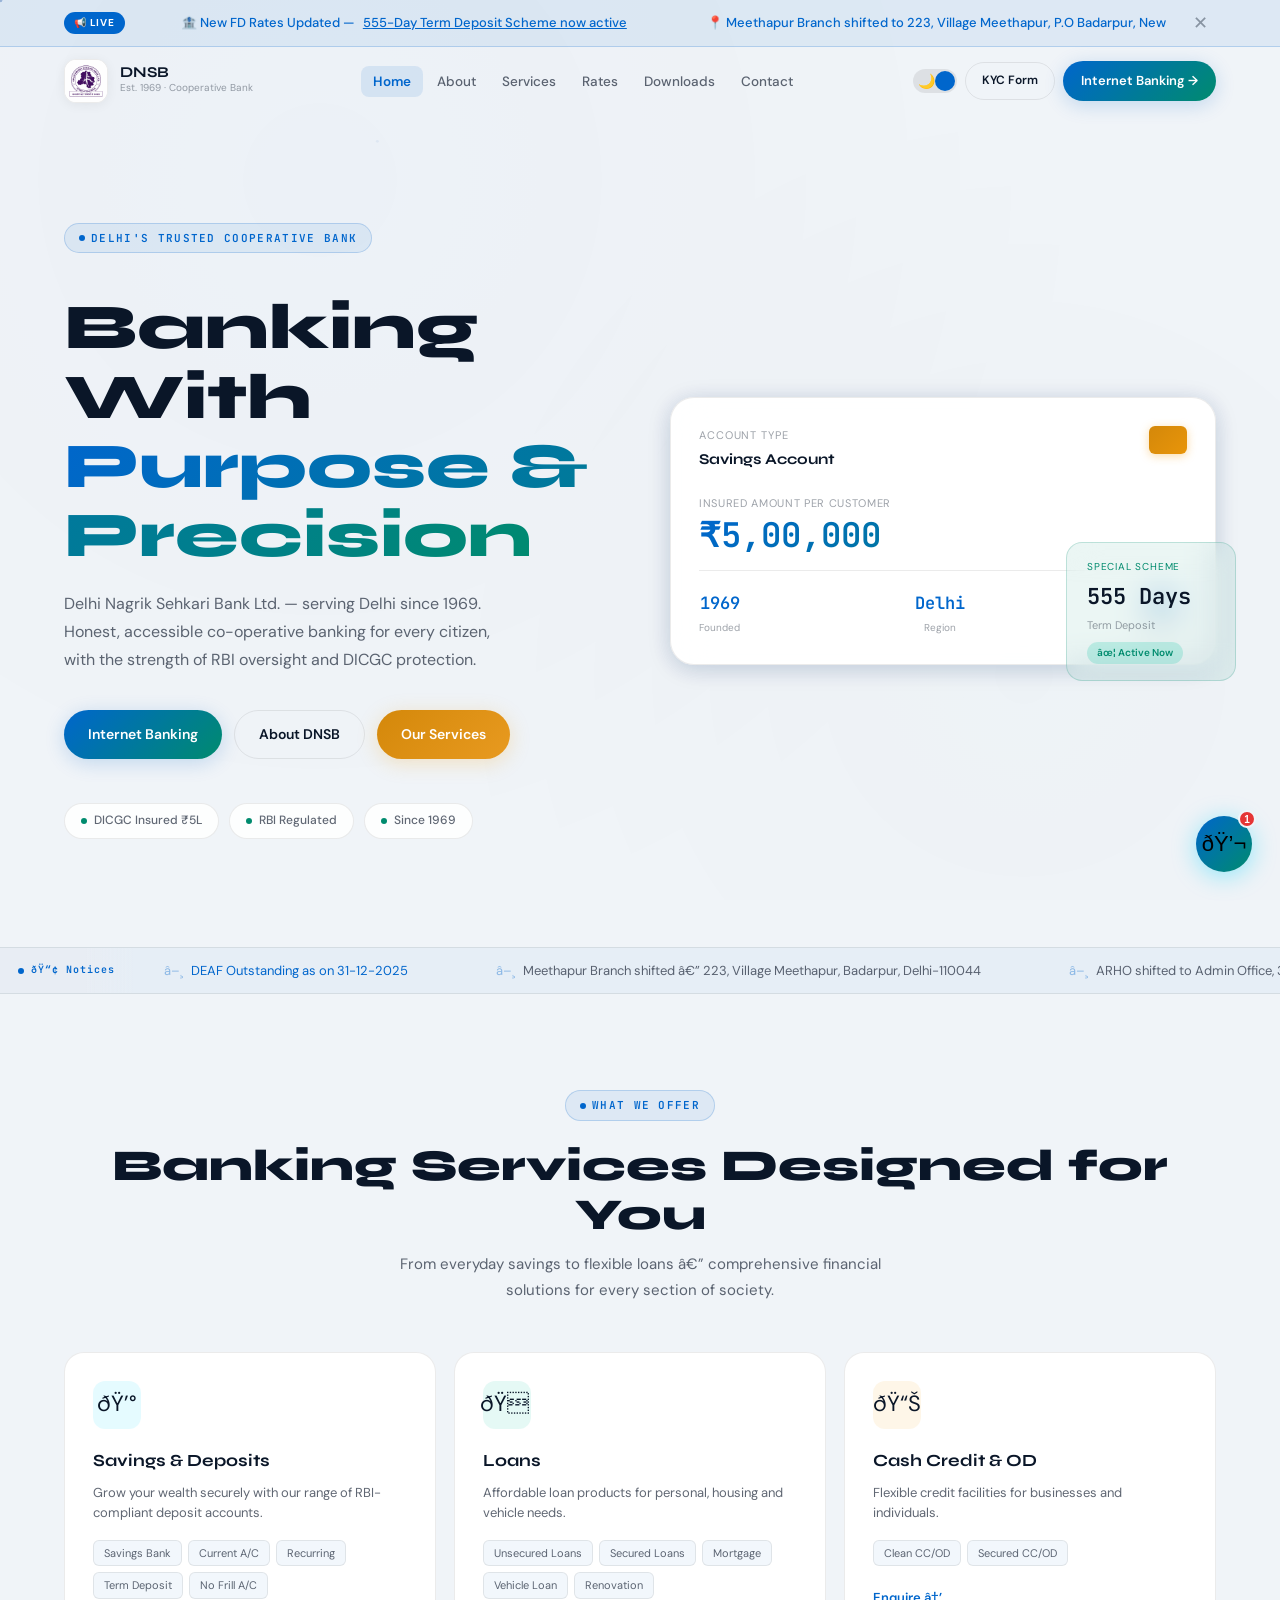
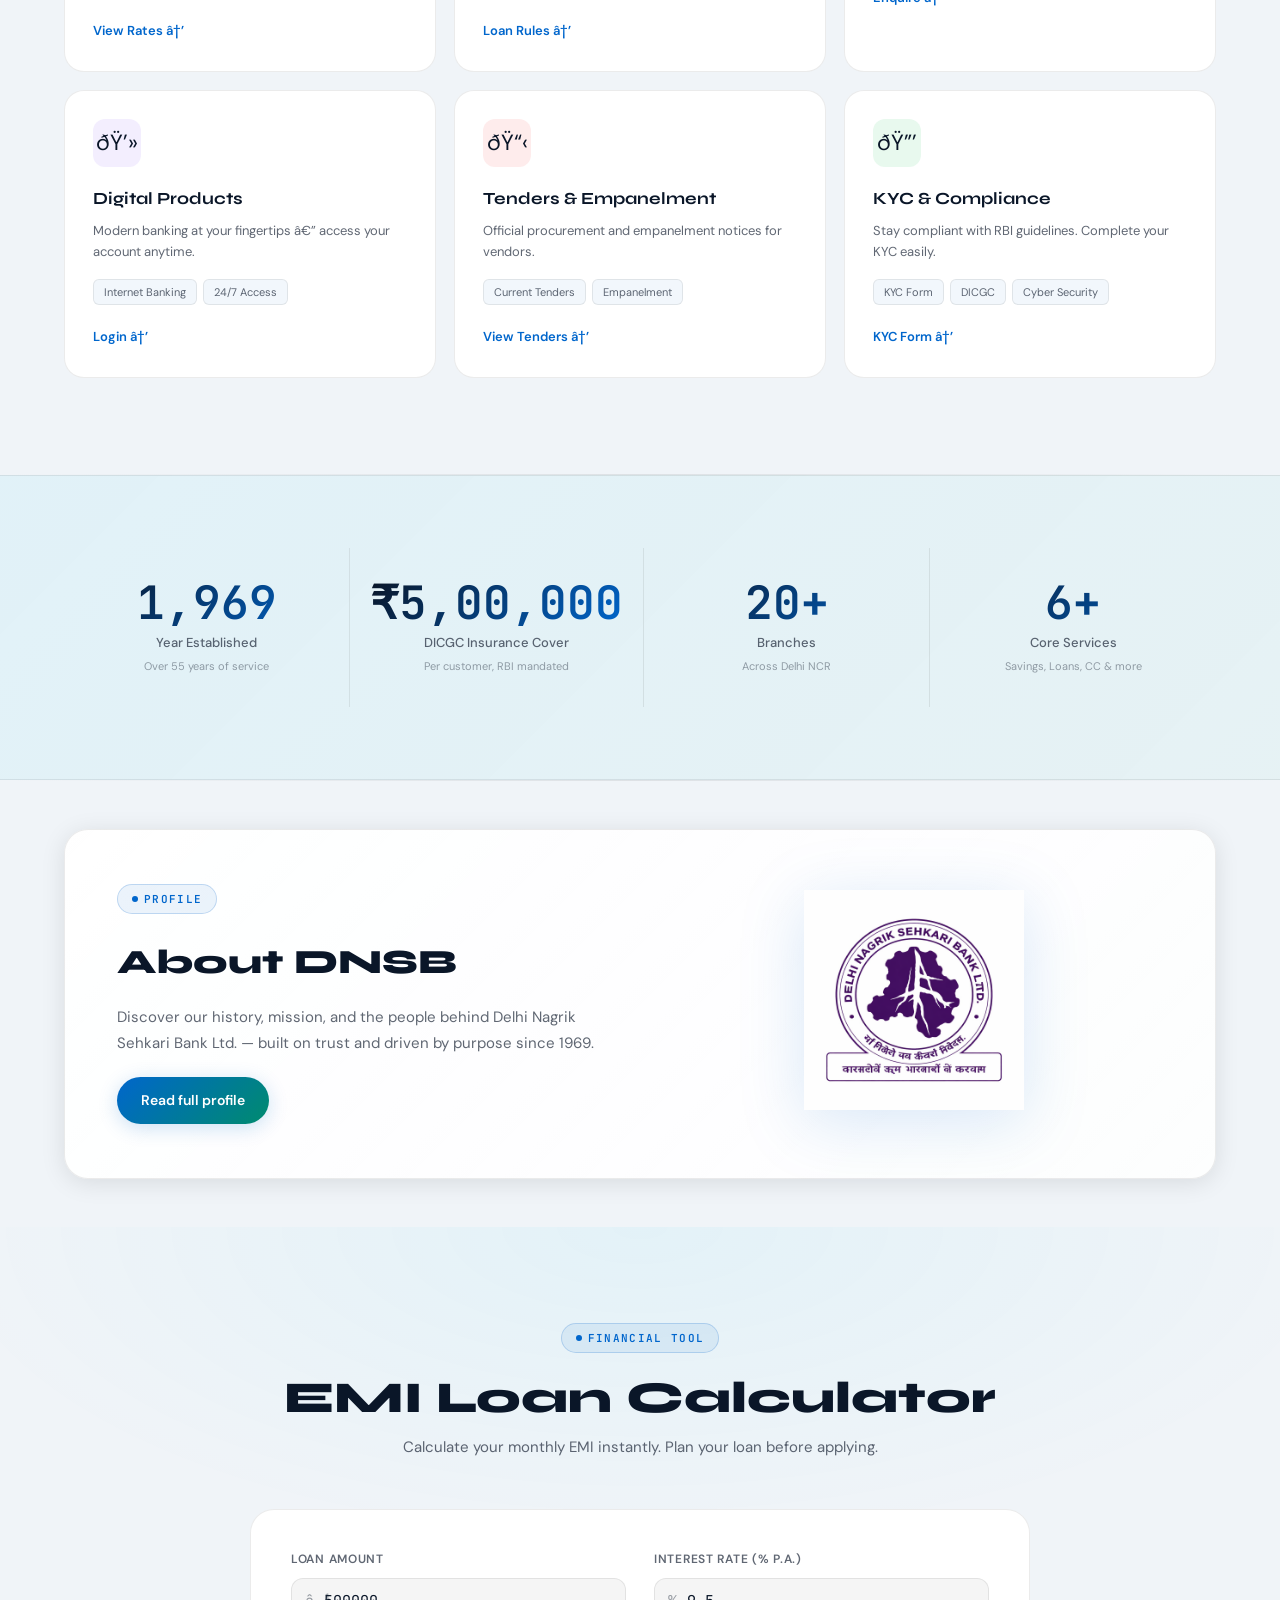
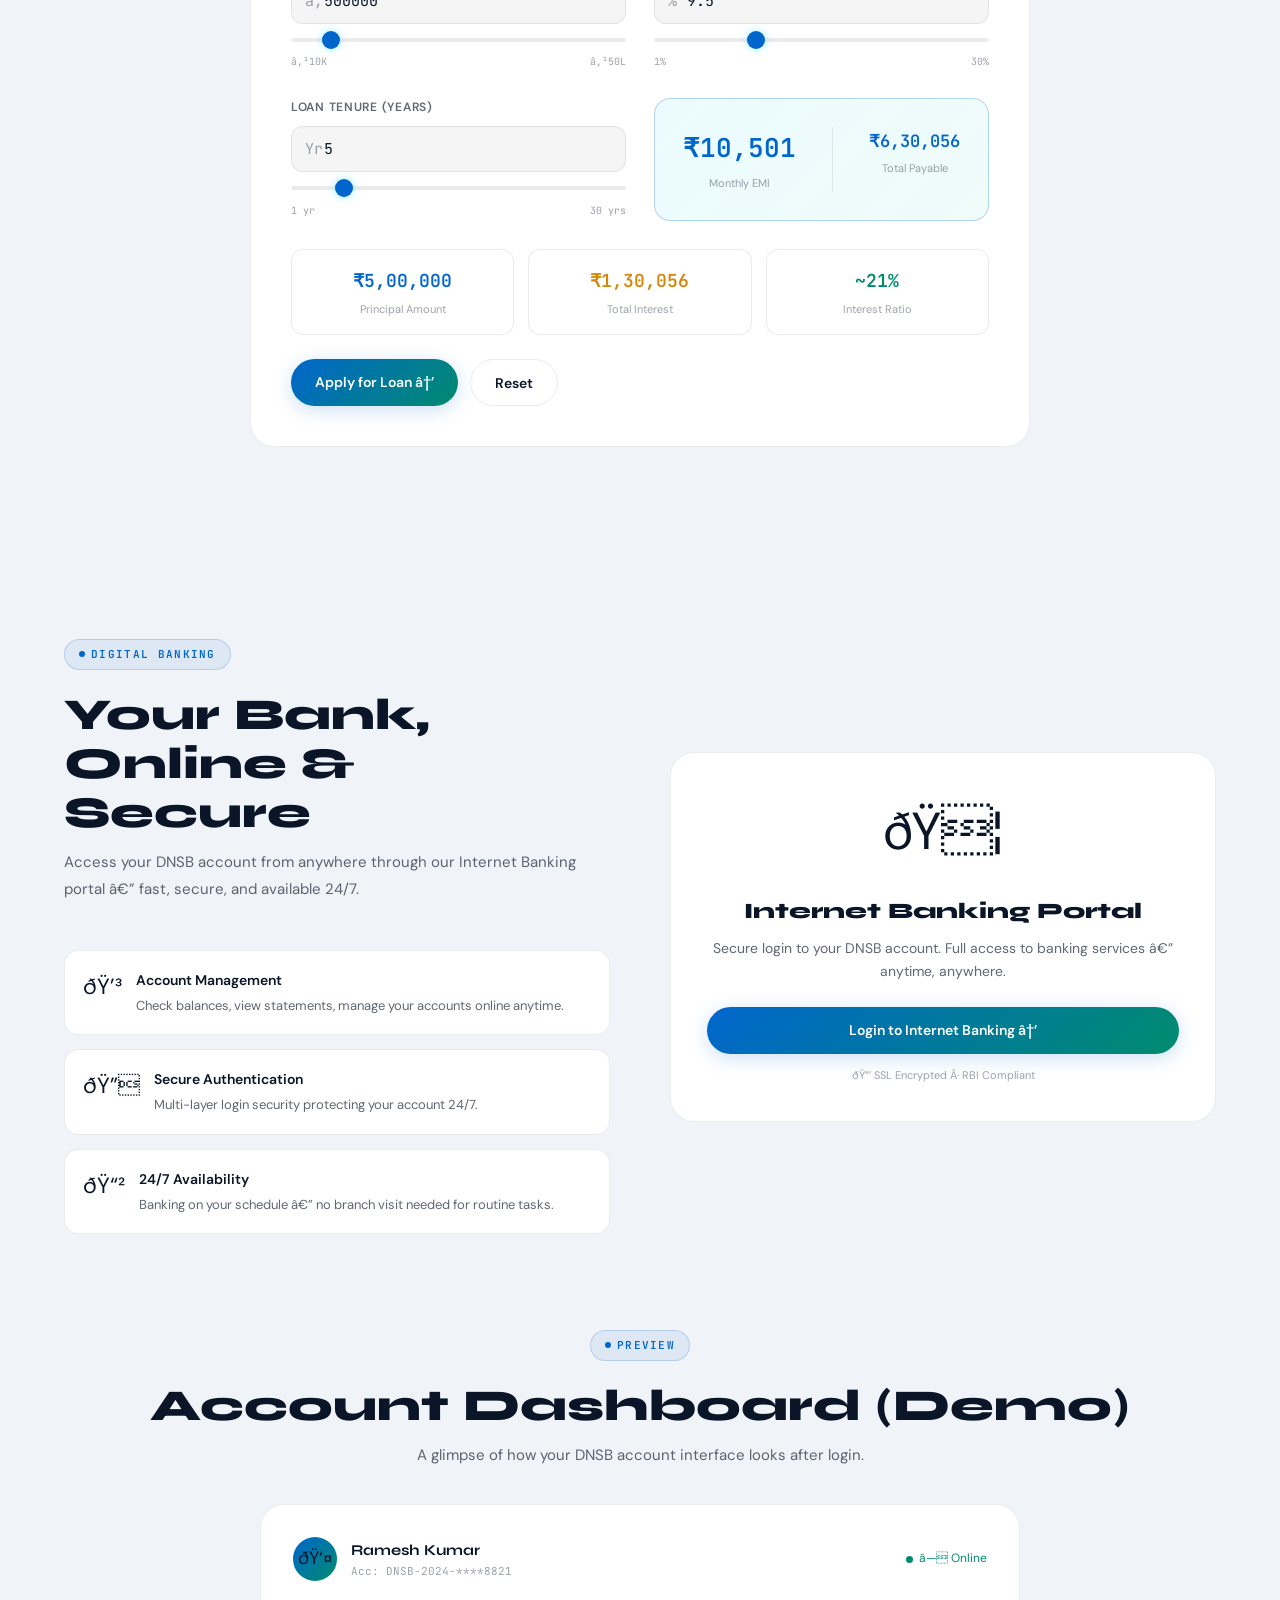
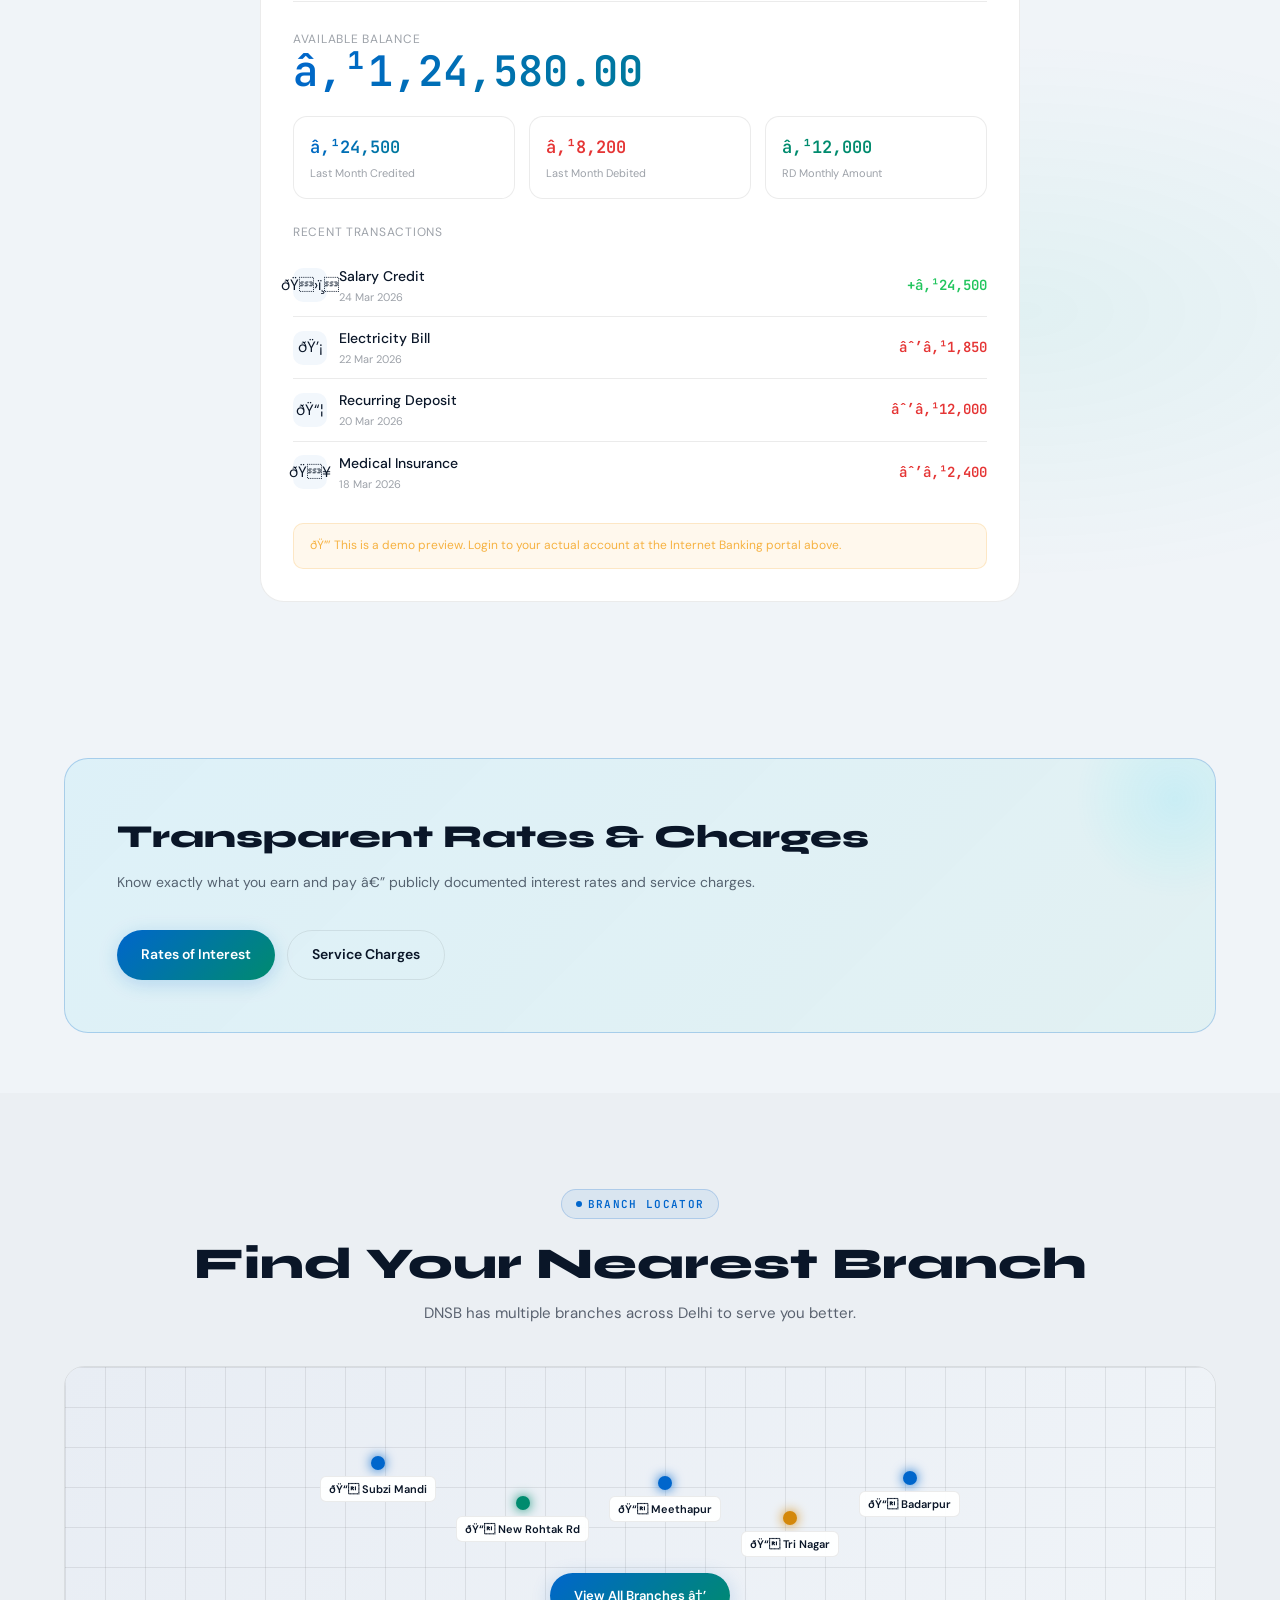
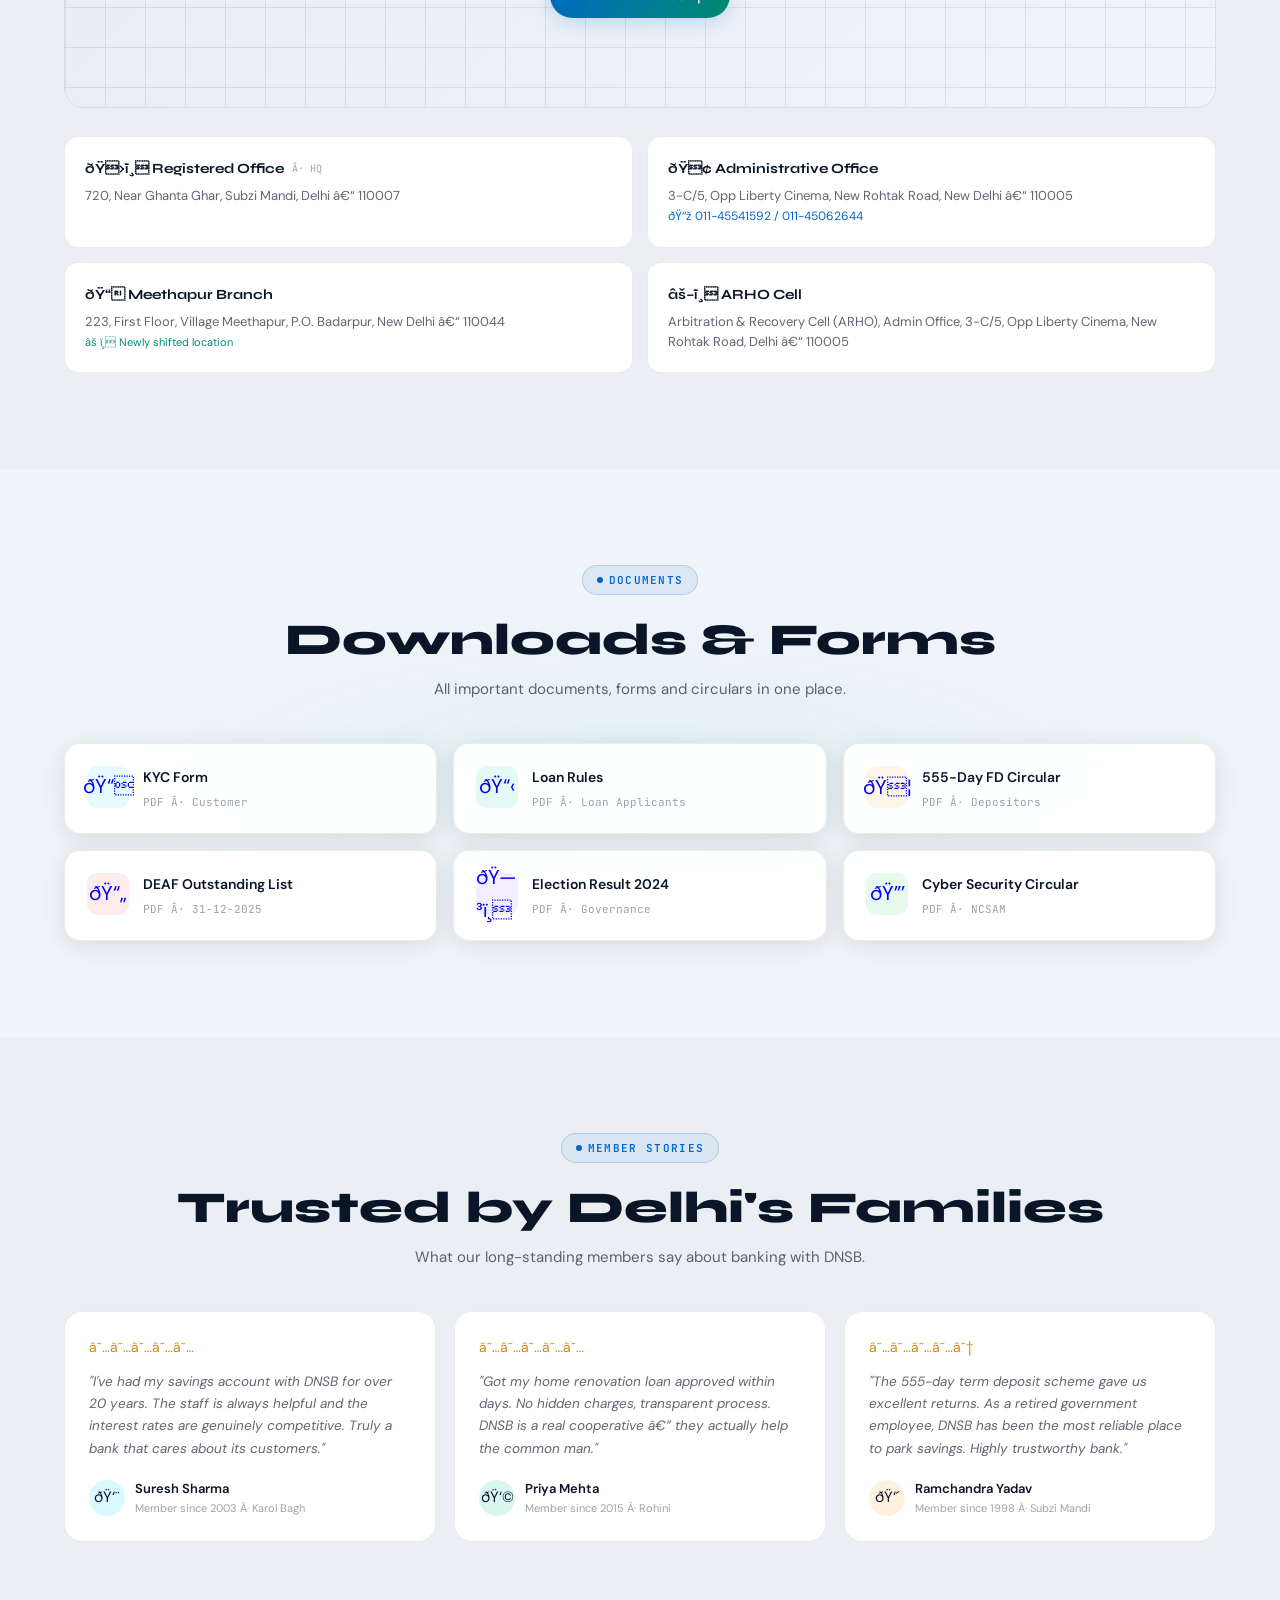
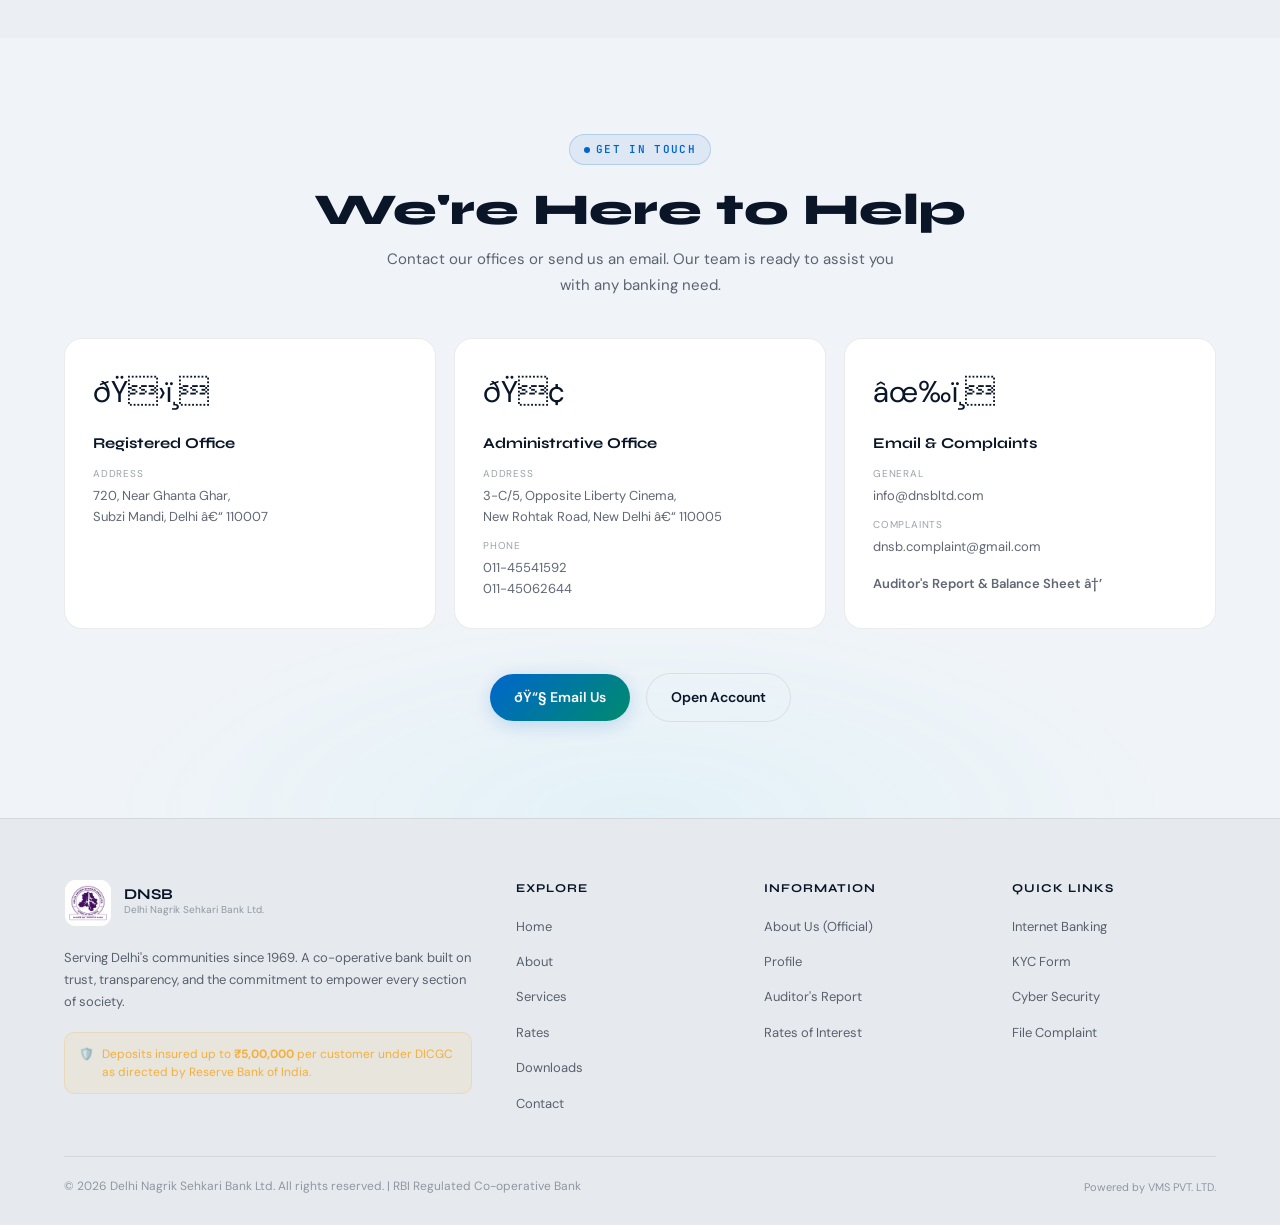
==== index.html @ 51af4688 "this is my first commit" ====
<!DOCTYPE html>
<html lang="en" data-theme="light">
<head>
<meta charset="UTF-8"/>
<meta name="viewport" content="width=device-width, initial-scale=1.0"/>
<title>Delhi Nagrik Sehkari Bank Ltd. — DNSB</title>
<link rel="preconnect" href="https://fonts.googleapis.com"/>
<link rel="preconnect" href="https://fonts.gstatic.com" crossorigin/>
<link href="https://fonts.googleapis.com/css2?family=Syne:wght@400;600;700;800&family=DM+Sans:ital,wght@0,300;0,400;0,500;0,600;1,400&family=JetBrains+Mono:wght@400;600&display=swap" rel="stylesheet"/>
    <link rel="stylesheet" href="css/main.css"/>
</head>
<body>

<canvas id="bg-canvas"></canvas>

<!-- Header: edit components/header.html (needs http://127.0.0.1 or similar â€” not file://) -->
<div id="header-mount" class="components-mount"></div>

<!-- ================================================================ HERO ================================================================ -->
<section id="hero" class="section" style="padding-top:60px;padding-bottom:60px">
  <div class="container">
    <div class="hero-grid">
      <div class="reveal-left">
        <div style="margin-bottom:20px"><span class="tag">Delhi's Trusted Cooperative Bank</span></div>
        <h1 class="hero-title">Banking With <span class="gradient-text">Purpose &amp; Precision</span></h1>
        <p class="hero-desc">Delhi Nagrik Sehkari Bank Ltd. — serving Delhi since 1969. Honest, accessible co-operative banking for every citizen, with the strength of RBI oversight and DICGC protection.</p>
        <div class="hero-ctas">
          <a href="https://online.dnsbltd.com/ibs-jsp/faces/pages/user/login.xhtml" target="_blank" rel="noopener noreferrer" class="btn btn-primary">Internet Banking</a>
          <a href="about.html" class="btn btn-ghost">About DNSB</a>
          <a href="services.html" class="btn btn-gold">Our Services</a>
        </div>
        <div class="hero-trust">
          <div class="trust-pill"><span class="dot"></span> DICGC Insured ₹5L</div>
          <div class="trust-pill"><span class="dot"></span> RBI Regulated</div>
          <div class="trust-pill"><span class="dot"></span> Since 1969</div>
        </div>
      </div>
      <div class="hero-visual reveal-right">
        <div class="h-card">
          <div class="hc-top">
            <div>
              <div class="hc-label">Account Type</div>
              <div class="hc-name">Savings Account</div>
            </div>
            <div class="hc-chip"></div>
          </div>
          <div class="hc-amount-label">INSURED AMOUNT PER CUSTOMER</div>
          <div class="hc-amount gradient-text">₹5,00,000</div>
          <div class="hc-divider"></div>
          <div class="hc-row">
            <div><div class="hc-stat-val">1969</div><div class="hc-stat-key">Founded</div></div>
            <div><div class="hc-stat-val">Delhi</div><div class="hc-stat-key">Region</div></div>
            <div><div class="hc-stat-val">RBI</div><div class="hc-stat-key">Regulated</div></div>
          </div>
        </div>
        <div class="mini-float">
          <div class="mf-title">Special Scheme</div>
          <div class="mf-val">555 Days</div>
          <div class="mf-sub">Term Deposit</div>
          <div class="mf-badge">âœ¦ Active Now</div>
        </div>
      </div>
    </div>
  </div>
</section>

<!-- MARQUEE -->
<div id="marquee-bar">
  <div class="mq-label">ðŸ“¢ Notices</div>
  <div style="overflow:hidden">
    <div class="mq-track">
      <span class="mq-item"><span class="mq-dot">â–¸</span><a href="https://dnsbltd.com/wp-content/uploads/2026/02/LIST-OF-DEAF-OUTSTANDING-31122025.pdf" target="_blank">DEAF Outstanding as on 31-12-2025</a></span>
      <span class="mq-item"><span class="mq-dot">â–¸</span>Meethapur Branch shifted â€” 223, Village Meethapur, Badarpur, Delhi-110044</span>
      <span class="mq-item"><span class="mq-dot">â–¸</span>ARHO shifted to Admin Office, 3-C/5, Opp Liberty Cinema, New Rohtak Road, Delhi-110005</span>
      <span class="mq-item"><span class="mq-dot">â–¸</span><a href="https://dnsbltd.com/wp-content/uploads/2025/03/CIR872.pdf" target="_blank">Term Deposit Scheme for 555 Days â€” View Circular</a></span>
      <span class="mq-item"><span class="mq-dot">â–¸</span><a href="https://dnsbltd.com/wp-content/uploads/2024/10/RESULT-OF-ELECTION-2024-DNSBL.pdf" target="_blank">Election Result 2024 â€” DNSBL Published</a></span>
      <span class="mq-item"><span class="mq-dot">â–¸</span><a href="https://dnsbltd.com/wp-content/uploads/2026/02/LIST-OF-DEAF-OUTSTANDING-31122025.pdf" target="_blank">DEAF Outstanding as on 31-12-2025</a></span>
      <span class="mq-item"><span class="mq-dot">â–¸</span>Meethapur Branch shifted â€” 223, Village Meethapur, Badarpur, Delhi-110044</span>
      <span class="mq-item"><span class="mq-dot">â–¸</span>ARHO shifted to Admin Office, 3-C/5, Opp Liberty Cinema, New Rohtak Road, Delhi-110005</span>
      <span class="mq-item"><span class="mq-dot">â–¸</span><a href="https://dnsbltd.com/wp-content/uploads/2025/03/CIR872.pdf" target="_blank">Term Deposit Scheme for 555 Days â€” View Circular</a></span>
      <span class="mq-item"><span class="mq-dot">â–¸</span><a href="https://dnsbltd.com/wp-content/uploads/2024/10/RESULT-OF-ELECTION-2024-DNSBL.pdf" target="_blank">Election Result 2024 â€” DNSBL Published</a></span>
    </div>
  </div>
</div>

<!-- ================================================================ SERVICES ================================================================ -->
<section id="services" class="section">
  <div class="container">
    <div class="reveal" style="text-align:center;margin-bottom:48px">
      <span class="tag">What We Offer</span>
      <h2 class="section-title">Banking Services Designed for You</h2>
      <p class="section-sub" style="margin:0 auto">From everyday savings to flexible loans â€” comprehensive financial solutions for every section of society.</p>
    </div>
    <div class="svc-grid">
      <div class="svc-card reveal"><div class="svc-icon" style="background:rgba(0,212,255,0.1)">ðŸ’°</div><h3>Savings & Deposits</h3><p>Grow your wealth securely with our range of RBI-compliant deposit accounts.</p><div class="svc-tags"><span class="svc-tag">Savings Bank</span><span class="svc-tag">Current A/C</span><span class="svc-tag">Recurring</span><span class="svc-tag">Term Deposit</span><span class="svc-tag">No Frill A/C</span></div><a href="#rates-cta" class="svc-link">View Rates â†’</a></div>
      <div class="svc-card reveal" style="transition-delay:.07s"><div class="svc-icon" style="background:rgba(0,196,160,0.1)">ðŸ </div><h3>Loans</h3><p>Affordable loan products for personal, housing and vehicle needs.</p><div class="svc-tags"><span class="svc-tag">Unsecured Loans</span><span class="svc-tag">Secured Loans</span><span class="svc-tag">Mortgage</span><span class="svc-tag">Vehicle Loan</span><span class="svc-tag">Renovation</span></div><a href="http://aptechdelhi.co.in/delhibanksss/wp-content/uploads/2018/07/LOAN-RULES-DNSBL.pdf" target="_blank" class="svc-link">Loan Rules â†’</a></div>
      <div class="svc-card reveal" style="transition-delay:.14s"><div class="svc-icon" style="background:rgba(245,166,35,0.1)">ðŸ“Š</div><h3>Cash Credit &amp; OD</h3><p>Flexible credit facilities for businesses and individuals.</p><div class="svc-tags"><span class="svc-tag">Clean CC/OD</span><span class="svc-tag">Secured CC/OD</span></div><a href="#contact" class="svc-link">Enquire â†’</a></div>
      <div class="svc-card reveal" style="transition-delay:.21s"><div class="svc-icon" style="background:rgba(139,92,246,0.1)">ðŸ’»</div><h3>Digital Products</h3><p>Modern banking at your fingertips â€” access your account anytime.</p><div class="svc-tags"><span class="svc-tag">Internet Banking</span><span class="svc-tag">24/7 Access</span></div><a href="https://online.dnsbltd.com/ibs-jsp/faces/pages/user/login.xhtml" target="_blank" class="svc-link">Login â†’</a></div>
      <div class="svc-card reveal" style="transition-delay:.28s"><div class="svc-icon" style="background:rgba(239,68,68,0.1)">ðŸ“‹</div><h3>Tenders &amp; Empanelment</h3><p>Official procurement and empanelment notices for vendors.</p><div class="svc-tags"><span class="svc-tag">Current Tenders</span><span class="svc-tag">Empanelment</span></div><a href="https://dnsbltd.com/" target="_blank" class="svc-link">View Tenders â†’</a></div>
      <div class="svc-card reveal" style="transition-delay:.35s"><div class="svc-icon" style="background:rgba(34,197,94,0.1)">ðŸ”’</div><h3>KYC &amp; Compliance</h3><p>Stay compliant with RBI guidelines. Complete your KYC easily.</p><div class="svc-tags"><span class="svc-tag">KYC Form</span><span class="svc-tag">DICGC</span><span class="svc-tag">Cyber Security</span></div><a href="http://dnsbltd.com/wp-content/uploads/2018/04/KYC%20FORM.pdf" target="_blank" class="svc-link">KYC Form â†’</a></div>
    </div>
  </div>
</section>

<div class="section-divider"></div>

<!-- ================================================================ STATS ================================================================ -->
<section id="stats" class="section" style="padding:72px 0">
  <div class="container">
    <div class="stats-grid">
      <div class="stat-item reveal"><div class="stat-num" data-target="1969" data-type="year">0</div><div class="stat-label">Year Established</div><div class="stat-sub">Over 55 years of service</div></div>
      <div class="stat-item reveal" style="transition-delay:.1s"><div class="stat-num" data-target="500000" data-prefix="₹" data-suffix="" data-format="inr">₹0</div><div class="stat-label">DICGC Insurance Cover</div><div class="stat-sub">Per customer, RBI mandated</div></div>
      <div class="stat-item reveal" style="transition-delay:.2s"><div class="stat-num" data-target="20" data-suffix="+">0</div><div class="stat-label">Branches</div><div class="stat-sub">Across Delhi NCR</div></div>
      <div class="stat-item reveal" style="transition-delay:.3s"><div class="stat-num" data-target="6" data-suffix="+">0</div><div class="stat-label">Core Services</div><div class="stat-sub">Savings, Loans, CC &amp; more</div></div>
    </div>
  </div>
</section>

<div class="section-divider"></div>

<!-- ================================================================ ABOUT TEASER ================================================================ -->
<section id="about" class="home-about-teaser section" style="padding-top:48px;padding-bottom:48px">
  <div class="container">
    <div class="teaser-inner reveal">
      <div>
        <span class="tag">Profile</span>
        <h2>About DNSB</h2>
        <p>Discover our history, mission, and the people behind Delhi Nagrik Sehkari Bank Ltd. — built on trust and driven by purpose since 1969.</p>
        <a href="about.html" class="btn btn-primary">Read full profile</a>
      </div>
      <div style="text-align:center;padding:12px 0">
        <img src="logo.png" alt="Delhi Nagrik Sehkari Bank Ltd." style="max-width:220px;width:100%;height:auto;object-fit:contain;filter:drop-shadow(0 12px 32px rgba(0,100,200,0.15))"/>
      </div>
    </div>
  </div>
</section>

<!-- ================================================================ LOAN CALCULATOR ================================================================ -->
<section id="calculator" class="section" style="background:radial-gradient(ellipse 80% 50% at 50% 0%, rgba(0,212,255,0.05), transparent 70%)">
  <div class="container">
    <div class="reveal" style="text-align:center;margin-bottom:48px">
      <span class="tag">Financial Tool</span>
      <h2 class="section-title">EMI Loan Calculator</h2>
      <p class="section-sub" style="margin:0 auto">Calculate your monthly EMI instantly. Plan your loan before applying.</p>
    </div>
    <div class="calc-wrap">
      <div class="calc-card reveal">
        <div class="calc-grid">
          <div class="calc-group">
            <label>Loan Amount</label>
            <div class="calc-input-wrap">
              <span class="calc-prefix">â‚¹</span>
              <input type="number" id="loan-amount" value="500000" min="10000" max="10000000" oninput="calcEMI()"/>
            </div>
            <input type="range" id="amt-slider" min="10000" max="5000000" step="10000" value="500000" oninput="syncSlider('amt');calcEMI()"/>
            <div class="range-labels"><span>â‚¹10K</span><span>â‚¹50L</span></div>
          </div>
          <div class="calc-group">
            <label>Interest Rate (% p.a.)</label>
            <div class="calc-input-wrap">
              <span class="calc-prefix">%</span>
              <input type="number" id="loan-rate" value="9.5" min="1" max="30" step="0.1" oninput="calcEMI()"/>
            </div>
            <input type="range" id="rate-slider" min="1" max="30" step="0.1" value="9.5" oninput="syncSlider('rate');calcEMI()"/>
            <div class="range-labels"><span>1%</span><span>30%</span></div>
          </div>
          <div class="calc-group">
            <label>Loan Tenure (Years)</label>
            <div class="calc-input-wrap">
              <span class="calc-prefix">Yr</span>
              <input type="number" id="loan-tenure" value="5" min="1" max="30" oninput="calcEMI()"/>
            </div>
            <input type="range" id="tenure-slider" min="1" max="30" step="1" value="5" oninput="syncSlider('tenure');calcEMI()"/>
            <div class="range-labels"><span>1 yr</span><span>30 yrs</span></div>
          </div>
          <div class="calc-group" style="align-self:end">
            <div class="emi-result">
              <div><div class="emi-val" id="emi-monthly">â‚¹0</div><div class="emi-key">Monthly EMI</div></div>
              <div class="emi-divider"></div>
              <div><div class="emi-val" id="emi-total" style="font-size:17px">â‚¹0</div><div class="emi-key">Total Payable</div></div>
            </div>
          </div>
        </div>
        <div style="display:grid;grid-template-columns:1fr 1fr 1fr;gap:14px;margin-bottom:24px">
          <div style="background:var(--bg-surface);border:1px solid var(--border);border-radius:12px;padding:16px;text-align:center">
            <div style="font-family:'JetBrains Mono',monospace;font-size:18px;font-weight:600;color:var(--accent)" id="emi-principal">â‚¹0</div>
            <div style="font-size:11px;color:var(--text-muted);margin-top:4px">Principal Amount</div>
          </div>
          <div style="background:var(--bg-surface);border:1px solid var(--border);border-radius:12px;padding:16px;text-align:center">
            <div style="font-family:'JetBrains Mono',monospace;font-size:18px;font-weight:600;color:var(--accent-gold)" id="emi-interest">â‚¹0</div>
            <div style="font-size:11px;color:var(--text-muted);margin-top:4px">Total Interest</div>
          </div>
          <div style="background:var(--bg-surface);border:1px solid var(--border);border-radius:12px;padding:16px;text-align:center">
            <div style="font-family:'JetBrains Mono',monospace;font-size:18px;font-weight:600;color:var(--accent-2)" id="emi-savings">~0%</div>
            <div style="font-size:11px;color:var(--text-muted);margin-top:4px">Interest Ratio</div>
          </div>
        </div>
        <div style="display:flex;gap:12px;flex-wrap:wrap">
          <a href="#contact" class="btn btn-primary">Apply for Loan â†’</a>
          <button class="btn btn-ghost" onclick="resetCalc()">Reset</button>
        </div>
      </div>
    </div>
  </div>
</section>

<!-- ================================================================ DIGITAL BANKING ================================================================ -->
<section id="digital" class="section">
  <div class="container">
    <div class="digital-grid">
      <div class="reveal-left">
        <span class="tag">Digital Banking</span>
        <h2 class="section-title">Your Bank, Online &amp; Secure</h2>
        <p class="section-sub">Access your DNSB account from anywhere through our Internet Banking portal â€” fast, secure, and available 24/7.</p>
        <div class="d-features">
          <div class="d-feat"><div class="d-ico">ðŸ’³</div><div><div class="d-title">Account Management</div><div class="d-desc">Check balances, view statements, manage your accounts online anytime.</div></div></div>
          <div class="d-feat"><div class="d-ico">ðŸ”</div><div><div class="d-title">Secure Authentication</div><div class="d-desc">Multi-layer login security protecting your account 24/7.</div></div></div>
          <div class="d-feat"><div class="d-ico">ðŸ“²</div><div><div class="d-title">24/7 Availability</div><div class="d-desc">Banking on your schedule â€” no branch visit needed for routine tasks.</div></div></div>
        </div>
      </div>
      <div class="reveal-right">
        <div class="ib-card">
          <div class="ib-ico">ðŸ¦</div>
          <div class="ib-title">Internet Banking Portal</div>
          <div class="ib-desc">Secure login to your DNSB account. Full access to banking services â€” anytime, anywhere.</div>
          <a href="https://online.dnsbltd.com/ibs-jsp/faces/pages/user/login.xhtml" target="_blank" class="btn btn-primary" style="width:100%">Login to Internet Banking â†’</a>
          <div class="ib-secure">ðŸ”’ SSL Encrypted Â· RBI Compliant</div>
        </div>
      </div>
    </div>
  </div>
</section>

<!-- ================================================================ DEMO DASHBOARD ================================================================ -->
<section id="dashboard" class="section" style="padding-top:0">
  <div class="container">
    <div class="reveal" style="text-align:center;margin-bottom:36px">
      <span class="tag">Preview</span>
      <h2 class="section-title">Account Dashboard (Demo)</h2>
      <p class="section-sub" style="margin:0 auto">A glimpse of how your DNSB account interface looks after login.</p>
    </div>
    <div class="dashboard-card reveal">
      <div class="dash-header">
        <div class="dash-user">
          <div class="dash-avatar">ðŸ‘¤</div>
          <div><div class="dash-name">Ramesh Kumar</div><div class="dash-id">Acc: DNSB-2024-****8821</div></div>
        </div>
        <div class="dash-status">â— Online</div>
      </div>
      <div>
        <div class="dash-bal-label">Available Balance</div>
        <div class="dash-bal gradient-text">â‚¹1,24,580.00</div>
      </div>
      <div class="dash-cards">
        <div class="dash-mini"><div class="dm-val gradient-text">â‚¹24,500</div><div class="dm-key">Last Month Credited</div></div>
        <div class="dash-mini"><div class="dm-val" style="color:var(--accent-danger)">â‚¹8,200</div><div class="dm-key">Last Month Debited</div></div>
        <div class="dash-mini"><div class="dm-val" style="color:var(--accent-2)">â‚¹12,000</div><div class="dm-key">RD Monthly Amount</div></div>
      </div>
      <div class="dash-txns">
        <div class="txn-title">Recent Transactions</div>
        <div class="txn-item"><div class="txn-left"><div class="txn-ico">ðŸ›ï¸</div><div><div class="txn-name">Salary Credit</div><div class="txn-date">24 Mar 2026</div></div></div><div class="txn-amt cr">+â‚¹24,500</div></div>
        <div class="txn-item"><div class="txn-left"><div class="txn-ico">ðŸ’¡</div><div><div class="txn-name">Electricity Bill</div><div class="txn-date">22 Mar 2026</div></div></div><div class="txn-amt dr">âˆ’â‚¹1,850</div></div>
        <div class="txn-item"><div class="txn-left"><div class="txn-ico">ðŸ“¦</div><div><div class="txn-name">Recurring Deposit</div><div class="txn-date">20 Mar 2026</div></div></div><div class="txn-amt dr">âˆ’â‚¹12,000</div></div>
        <div class="txn-item"><div class="txn-left"><div class="txn-ico">ðŸ¥</div><div><div class="txn-name">Medical Insurance</div><div class="txn-date">18 Mar 2026</div></div></div><div class="txn-amt dr">âˆ’â‚¹2,400</div></div>
      </div>
      <div class="dash-note">ðŸ”’ This is a demo preview. Login to your actual account at the Internet Banking portal above.</div>
    </div>
  </div>
</section>

<!-- ================================================================ RATES CTA ================================================================ -->
<section id="rates-cta" class="section" style="padding:60px 0">
  <div class="container">
    <div class="rates-box reveal">
      <div>
        <h2>Transparent Rates &amp; Charges</h2>
        <p>Know exactly what you earn and pay â€” publicly documented interest rates and service charges.</p>
      </div>
      <div class="rates-actions">
        <a href="https://dnsbltd.com/rates-of-interest/" target="_blank" class="btn btn-primary">Rates of Interest</a>
        <a href="https://dnsbltd.com/services-charges/" target="_blank" class="btn btn-ghost">Service Charges</a>
      </div>
    </div>
  </div>
</section>

<!-- ================================================================ BRANCHES ================================================================ -->
<section id="branches" class="section">
  <div class="container">
    <div class="reveal" style="text-align:center;margin-bottom:40px">
      <span class="tag">Branch Locator</span>
      <h2 class="section-title">Find Your Nearest Branch</h2>
      <p class="section-sub" style="margin:0 auto">DNSB has multiple branches across Delhi to serve you better.</p>
    </div>
    <div class="branch-map-wrap reveal">
      <div class="branch-map-placeholder">
        <div class="map-grid"></div>
        <div class="map-pins">
          <div class="map-pin"><div class="pin-dot"></div><div class="pin-label">ðŸ“ Subzi Mandi</div></div>
          <div class="map-pin" style="margin-top:40px"><div class="pin-dot" style="background:var(--accent-2);box-shadow:0 0 12px var(--accent-2)"></div><div class="pin-label">ðŸ“ New Rohtak Rd</div></div>
          <div class="map-pin" style="margin-top:20px"><div class="pin-dot"></div><div class="pin-label">ðŸ“ Meethapur</div></div>
          <div class="map-pin" style="margin-top:55px"><div class="pin-dot" style="background:var(--accent-gold);box-shadow:0 0 12px var(--accent-gold)"></div><div class="pin-label">ðŸ“ Tri Nagar</div></div>
          <div class="map-pin" style="margin-top:15px"><div class="pin-dot"></div><div class="pin-label">ðŸ“ Badarpur</div></div>
        </div>
        <div class="map-cta">
          <a href="https://dnsbltd.com/contact-us/" target="_blank" class="btn btn-primary" style="font-size:13px">View All Branches â†’</a>
        </div>
      </div>
    </div>
    <div class="branch-list">
      <div class="b-card reveal"><div class="b-name">ðŸ›ï¸ Registered Office<span style="font-size:10px;font-weight:400;color:var(--text-muted);font-family:'JetBrains Mono',monospace"> Â· HQ</span></div><div class="b-addr">720, Near Ghanta Ghar, Subzi Mandi, Delhi â€“ 110007</div></div>
      <div class="b-card reveal" style="transition-delay:.08s"><div class="b-name">ðŸ¢ Administrative Office</div><div class="b-addr">3-C/5, Opp Liberty Cinema, New Rohtak Road, New Delhi â€“ 110005<br/><span style="color:var(--accent);font-size:12px">ðŸ“ž 011-45541592 / 011-45062644</span></div></div>
      <div class="b-card reveal" style="transition-delay:.16s"><div class="b-name">ðŸ“ Meethapur Branch</div><div class="b-addr">223, First Floor, Village Meethapur, P.O. Badarpur, New Delhi â€“ 110044<br/><span style="color:var(--accent-2);font-size:11px">âš ï¸ Newly shifted location</span></div></div>
      <div class="b-card reveal" style="transition-delay:.24s"><div class="b-name">âš–ï¸ ARHO Cell</div><div class="b-addr">Arbitration &amp; Recovery Cell (ARHO), Admin Office, 3-C/5, Opp Liberty Cinema, New Rohtak Road, Delhi â€“ 110005</div></div>
    </div>
  </div>
</section>

<!-- ================================================================ DOWNLOADS ================================================================ -->
<section id="downloads" class="section" style="background:radial-gradient(ellipse 70% 40% at 50% 50%, rgba(0,196,160,0.05), transparent 70%)">
  <div class="container">
    <div class="reveal" style="text-align:center;margin-bottom:40px">
      <span class="tag">Documents</span>
      <h2 class="section-title">Downloads &amp; Forms</h2>
      <p class="section-sub" style="margin:0 auto">All important documents, forms and circulars in one place.</p>
    </div>
    <div class="dl-grid">
      <a href="http://dnsbltd.com/wp-content/uploads/2018/04/KYC%20FORM.pdf" target="_blank" class="dl-card reveal glass-card">
        <div class="dl-ico" style="background:rgba(0,212,255,0.1)">ðŸ“</div>
        <div><div class="dl-name">KYC Form</div><div class="dl-type">PDF Â· Customer</div></div>
      </a>
      <a href="http://aptechdelhi.co.in/delhibanksss/wp-content/uploads/2018/07/LOAN-RULES-DNSBL.pdf" target="_blank" class="dl-card reveal glass-card" style="transition-delay:.07s">
        <div class="dl-ico" style="background:rgba(0,196,160,0.1)">ðŸ“‹</div>
        <div><div class="dl-name">Loan Rules</div><div class="dl-type">PDF Â· Loan Applicants</div></div>
      </a>
      <a href="https://dnsbltd.com/wp-content/uploads/2025/03/CIR872.pdf" target="_blank" class="dl-card reveal glass-card" style="transition-delay:.14s">
        <div class="dl-ico" style="background:rgba(245,166,35,0.1)">ðŸ¦</div>
        <div><div class="dl-name">555-Day FD Circular</div><div class="dl-type">PDF Â· Depositors</div></div>
      </a>
      <a href="https://dnsbltd.com/wp-content/uploads/2026/02/LIST-OF-DEAF-OUTSTANDING-31122025.pdf" target="_blank" class="dl-card reveal glass-card" style="transition-delay:.21s">
        <div class="dl-ico" style="background:rgba(239,68,68,0.1)">ðŸ“„</div>
        <div><div class="dl-name">DEAF Outstanding List</div><div class="dl-type">PDF Â· 31-12-2025</div></div>
      </a>
      <a href="https://dnsbltd.com/wp-content/uploads/2024/10/RESULT-OF-ELECTION-2024-DNSBL.pdf" target="_blank" class="dl-card reveal glass-card" style="transition-delay:.28s">
        <div class="dl-ico" style="background:rgba(139,92,246,0.1)">ðŸ—³ï¸</div>
        <div><div class="dl-name">Election Result 2024</div><div class="dl-type">PDF Â· Governance</div></div>
      </a>
      <a href="https://dnsbltd.com/wp-content/uploads/2023/08/CIR780.pdf" target="_blank" class="dl-card reveal glass-card" style="transition-delay:.35s">
        <div class="dl-ico" style="background:rgba(34,197,94,0.1)">ðŸ”’</div>
        <div><div class="dl-name">Cyber Security Circular</div><div class="dl-type">PDF Â· NCSAM</div></div>
      </a>
    </div>
  </div>
</section>

<!-- ================================================================ TESTIMONIALS ================================================================ -->
<section id="testimonials" class="section">
  <div class="container">
    <div class="reveal" style="text-align:center;margin-bottom:40px">
      <span class="tag">Member Stories</span>
      <h2 class="section-title">Trusted by Delhi's Families</h2>
      <p class="section-sub" style="margin:0 auto">What our long-standing members say about banking with DNSB.</p>
    </div>
    <div class="testi-grid">
      <div class="testi-card reveal">
        <div class="testi-stars">â˜…â˜…â˜…â˜…â˜…</div>
        <div class="testi-text">"I've had my savings account with DNSB for over 20 years. The staff is always helpful and the interest rates are genuinely competitive. Truly a bank that cares about its customers."</div>
        <div class="testi-author"><div class="testi-av" style="background:rgba(0,212,255,0.15)">ðŸ‘¨</div><div><div class="testi-name">Suresh Sharma</div><div class="testi-since">Member since 2003 Â· Karol Bagh</div></div></div>
      </div>
      <div class="testi-card reveal" style="transition-delay:.1s">
        <div class="testi-stars">â˜…â˜…â˜…â˜…â˜…</div>
        <div class="testi-text">"Got my home renovation loan approved within days. No hidden charges, transparent process. DNSB is a real cooperative â€” they actually help the common man."</div>
        <div class="testi-author"><div class="testi-av" style="background:rgba(0,196,160,0.15)">ðŸ‘©</div><div><div class="testi-name">Priya Mehta</div><div class="testi-since">Member since 2015 Â· Rohini</div></div></div>
      </div>
      <div class="testi-card reveal" style="transition-delay:.2s">
        <div class="testi-stars">â˜…â˜…â˜…â˜…â˜†</div>
        <div class="testi-text">"The 555-day term deposit scheme gave us excellent returns. As a retired government employee, DNSB has been the most reliable place to park savings. Highly trustworthy bank."</div>
        <div class="testi-author"><div class="testi-av" style="background:rgba(245,166,35,0.15)">ðŸ‘´</div><div><div class="testi-name">Ramchandra Yadav</div><div class="testi-since">Member since 1998 Â· Subzi Mandi</div></div></div>
      </div>
    </div>
  </div>
</section>

<!-- ================================================================ CONTACT ================================================================ -->
<section id="contact" class="section" style="background:radial-gradient(ellipse 60% 40% at 50% 100%, rgba(0,212,255,0.05), transparent 70%)">
  <div class="container">
    <div class="reveal" style="text-align:center;margin-bottom:40px">
      <span class="tag">Get in Touch</span>
      <h2 class="section-title">We're Here to Help</h2>
      <p class="section-sub" style="margin:0 auto">Contact our offices or send us an email. Our team is ready to assist you with any banking need.</p>
    </div>
    <div class="contact-grid">
      <div class="ct-card reveal"><div class="ct-ico">ðŸ›ï¸</div><h4>Registered Office</h4><div class="ct-label">Address</div><p>720, Near Ghanta Ghar,<br/>Subzi Mandi, Delhi â€“ 110007</p></div>
      <div class="ct-card reveal" style="transition-delay:.1s"><div class="ct-ico">ðŸ¢</div><h4>Administrative Office</h4><div class="ct-label">Address</div><p>3-C/5, Opposite Liberty Cinema,<br/>New Rohtak Road, New Delhi â€“ 110005</p><div class="ct-label">Phone</div><a href="tel:01145541592">011-45541592</a><a href="tel:01145062644">011-45062644</a></div>
      <div class="ct-card reveal" style="transition-delay:.2s"><div class="ct-ico">âœ‰ï¸</div><h4>Email &amp; Complaints</h4><div class="ct-label">General</div><a href="mailto:info@dnsbltd.com">info@dnsbltd.com</a><div class="ct-label">Complaints</div><a href="mailto:dnsb.complaint@gmail.com">dnsb.complaint@gmail.com</a><div style="margin-top:16px"><a href="https://dnsbltd.com/auditors-report-balance-sheet/" target="_blank" class="svc-link">Auditor's Report &amp; Balance Sheet â†’</a></div></div>
    </div>
    <div style="text-align:center;margin-top:44px" class="reveal">
      <a href="mailto:info@dnsbltd.com" class="btn btn-primary" style="margin-right:12px">ðŸ“§ Email Us</a>
      <a href="https://dnsbltd.com/wp-content/uploads/2018/04/KYC%20FORM.pdf" target="_blank" class="btn btn-ghost">Open Account</a>
    </div>
  </div>
</section>

<!-- Footer: edit components/footer.html -->
<div id="footer-mount" class="components-mount"></div>

<!-- CHATBOT FAB -->
<button id="chat-fab" onclick="toggleChat()" title="Chat with DNSB">
  ðŸ’¬<span class="chat-notif">1</span>
</button>

<!-- CHAT WINDOW -->
<div id="chat-window">
  <div class="chat-head">
    <div class="chat-av">ðŸ¦</div>
    <div><div class="chat-hname">DNSB Assistant</div><div class="chat-hstatus">Online Â· Powered by AI</div></div>
    <button class="chat-hclose" onclick="toggleChat()">âœ•</button>
  </div>
  <div class="chat-body" id="chat-body"></div>
  <div class="chat-faqs" id="chat-faqs">
    <span class="chat-faq" onclick="sendFAQ(this,'How to open an account?')">Open Account</span>
    <span class="chat-faq" onclick="sendFAQ(this,'What loans are available?')">Loan Info</span>
    <span class="chat-faq" onclick="sendFAQ(this,'Where are the branches?')">Branch Details</span>
    <span class="chat-faq" onclick="sendFAQ(this,'What is the DICGC insurance?')">DICGC Info</span>
    <span class="chat-faq" onclick="sendFAQ(this,'What is the 555-day FD scheme?')">FD Scheme</span>
  </div>
  <div class="chat-foot">
    <input type="text" id="chat-input" placeholder="Ask me anything..." onkeydown="if(event.key==='Enter')sendChat()"/>
    <button id="chat-send" onclick="sendChat()">âž¤</button>
  </div>
</div>

<!-- SCROLL TOP -->
<button type="button" id="to-top" onclick="window.scrollTo({top:0,behavior:'smooth'})" aria-label="Back to top">↑</button>

<script src="js/site-shared.js"></script>
<script>
// =========================================================
// REVEAL ON SCROLL
// =========================================================
const ro = new IntersectionObserver(entries => {
  entries.forEach(e => { if (e.isIntersecting) e.target.classList.add('in'); });
}, { threshold: 0.1 });
document.querySelectorAll('.reveal,.reveal-left,.reveal-right').forEach(el => ro.observe(el));

// =========================================================
// STATS COUNTER
// =========================================================
function animateCounter(el) {
  const target = parseInt(el.dataset.target);
  const type = el.dataset.type;
  const prefix = el.dataset.prefix || '';
  const suffix = el.dataset.suffix || '';
  const fmt = el.dataset.format;
  const dur = 1800, start = performance.now();
  const startVal = type === 'year' ? 1900 : 0;

  function step(now) {
    const t = Math.min((now - start) / dur, 1);
    const ease = 1 - Math.pow(1 - t, 3);
    const val = Math.floor(startVal + ease * (target - startVal));
    if (fmt === 'inr') {
      el.textContent = '\u20B9' + val.toLocaleString('en-IN');
    } else {
      el.textContent = prefix + val.toLocaleString() + (t < 1 ? '' : suffix);
    }
    if (t < 1) requestAnimationFrame(step);
    else if (fmt === 'inr') el.textContent = '\u20B95,00,000';
    else el.textContent = prefix + target.toLocaleString() + suffix;
  }
  requestAnimationFrame(step);
}

const statsObs = new IntersectionObserver(entries => {
  entries.forEach(e => {
    if (e.isIntersecting) {
      e.target.querySelectorAll('.stat-num[data-target]').forEach(animateCounter);
      statsObs.unobserve(e.target);
    }
  });
}, { threshold: 0.4 });
document.querySelectorAll('#stats').forEach(s => statsObs.observe(s));

// =========================================================
// EMI CALCULATOR
// =========================================================
function fmtINR(n) {
  return '\u20B9' + Math.round(n).toLocaleString('en-IN');
}

function calcEMI() {
  const P = parseFloat(document.getElementById('loan-amount').value) || 0;
  const annualR = parseFloat(document.getElementById('loan-rate').value) || 0;
  const years = parseFloat(document.getElementById('loan-tenure').value) || 1;
  const r = annualR / 12 / 100;
  const n = years * 12;

  // sync sliders
  document.getElementById('amt-slider').value = P;
  document.getElementById('rate-slider').value = annualR;
  document.getElementById('tenure-slider').value = years;

  let emi = 0, totalPayable = 0, totalInterest = 0;
  if (r > 0) {
    emi = P * r * Math.pow(1+r,n) / (Math.pow(1+r,n) - 1);
  } else {
    emi = P / n;
  }
  totalPayable = emi * n;
  totalInterest = totalPayable - P;
  const ratio = P > 0 ? Math.round((totalInterest / totalPayable) * 100) : 0;

  document.getElementById('emi-monthly').textContent = fmtINR(emi);
  document.getElementById('emi-total').textContent = fmtINR(totalPayable);
  document.getElementById('emi-principal').textContent = fmtINR(P);
  document.getElementById('emi-interest').textContent = fmtINR(totalInterest);
  document.getElementById('emi-savings').textContent = '~' + ratio + '%';
}

function syncSlider(type) {
  if (type === 'amt') document.getElementById('loan-amount').value = document.getElementById('amt-slider').value;
  if (type === 'rate') document.getElementById('loan-rate').value = document.getElementById('rate-slider').value;
  if (type === 'tenure') document.getElementById('loan-tenure').value = document.getElementById('tenure-slider').value;
}
function resetCalc() {
  document.getElementById('loan-amount').value = 500000;
  document.getElementById('loan-rate').value = 9.5;
  document.getElementById('loan-tenure').value = 5;
  calcEMI();
}
calcEMI();

// =========================================================
// CHATBOT
// =========================================================
let chatOpen = false;
const chatBody = document.getElementById('chat-body');
const chatFaqs = document.getElementById('chat-faqs');

function toggleChat() {
  chatOpen = !chatOpen;
  const win = document.getElementById('chat-window');
  win.classList.toggle('open', chatOpen);
  document.querySelector('.chat-notif').style.display = 'none';
  if (chatOpen && chatBody.children.length === 0) {
    setTimeout(() => addBotMsg("ðŸ‘‹ Namaskar! Welcome to DNSB. How can I help you today?"), 400);
    setTimeout(() => addBotMsg("You can ask me about account opening, loans, branch locations, or any other banking queries."), 1200);
  }
}

function addBotMsg(text, delay=0) {
  const typing = document.createElement('div');
  typing.className = 'chat-msg bot typing';
  typing.innerHTML = '<span class="dot-typing"></span><span class="dot-typing"></span><span class="dot-typing"></span>';
  chatBody.appendChild(typing);
  chatBody.scrollTop = chatBody.scrollHeight;
  setTimeout(() => {
    typing.remove();
    const msg = document.createElement('div');
    msg.className = 'chat-msg bot';
    msg.innerHTML = text;
    chatBody.appendChild(msg);
    chatBody.scrollTop = chatBody.scrollHeight;
  }, 900 + delay);
}

function addUserMsg(text) {
  const msg = document.createElement('div');
  msg.className = 'chat-msg user';
  msg.textContent = text;
  chatBody.appendChild(msg);
  chatBody.scrollTop = chatBody.scrollHeight;
}

function sendFAQ(el, text) {
  el.style.opacity = '0.4'; el.style.pointerEvents = 'none';
  addUserMsg(text);
  handleBot(text);
}

function sendChat() {
  const inp = document.getElementById('chat-input');
  const text = inp.value.trim();
  if (!text) return;
  inp.value = '';
  addUserMsg(text);
  handleBot(text);
}

// AI-powered chatbot via Claude API
async function handleBot(msg) {
  const lower = msg.toLowerCase();

  // Rule-based quick answers for common queries
  if (lower.includes('branch') || lower.includes('location') || lower.includes('address') || lower.includes('kahan')) {
    addBotMsg("ðŸ“ <strong>DNSB Branches:</strong><br/>â€¢ <b>Registered Office:</b> 720, Near Ghanta Ghar, Subzi Mandi, Delhi-110007<br/>â€¢ <b>Admin Office:</b> 3-C/5, Opp Liberty Cinema, New Rohtak Rd, Delhi-110005<br/>â€¢ <b>Meethapur Branch:</b> 223, Village Meethapur, Badarpur, Delhi-110044<br/><br/>ðŸ“ž Call: 011-45541592");
    return;
  }
  if (lower.includes('open account') || lower.includes('saving') || lower.includes('account kholna')) {
    addBotMsg("ðŸ¦ <strong>Account Opening at DNSB:</strong><br/>1ï¸âƒ£ Visit your nearest branch<br/>2ï¸âƒ£ Fill the KYC form (download below)<br/>3ï¸âƒ£ Submit: Aadhaar, PAN, photo, address proof<br/>4ï¸âƒ£ Initial deposit as required<br/><br/>ðŸ“„ <a href='http://dnsbltd.com/wp-content/uploads/2018/04/KYC%20FORM.pdf' target='_blank' style='color:var(--accent)'>Download KYC Form â†’</a>");
    return;
  }
  if (lower.includes('loan') || lower.includes('emi') || lower.includes('rin')) {
    addBotMsg("ðŸ’° <strong>DNSB Loan Products:</strong><br/>â€¢ Unsecured Loans (no collateral)<br/>â€¢ Secured Loans (with collateral)<br/>â€¢ Registered Mortgage<br/>â€¢ Vehicle Loan<br/>â€¢ Home Renovation / Plot Purchase<br/><br/>Use our <a href='#calculator' style='color:var(--accent)' onclick='toggleChat()'>EMI Calculator</a> to plan your loan. Or visit any branch!");
    return;
  }
  if (lower.includes('dicgc') || lower.includes('insurance') || lower.includes('insure') || lower.includes('deposit safe')) {
    addBotMsg("ðŸ›¡ï¸ <strong>DICGC Insurance:</strong><br/>Your deposits at DNSB are insured up to <strong>â‚¹5,00,000 per customer</strong> under RBI's Deposit Insurance &amp; Credit Guarantee Corporation (DICGC). This means your money is safe even in unexpected situations.");
    return;
  }
  if (lower.includes('fd') || lower.includes('fixed') || lower.includes('555') || lower.includes('term deposit')) {
    addBotMsg("ðŸ“ˆ <strong>555-Day Term Deposit Scheme:</strong><br/>DNSB has an active special FD scheme for 555 days with attractive interest rates.<br/><br/>ðŸ“„ <a href='https://dnsbltd.com/wp-content/uploads/2025/03/CIR872.pdf' target='_blank' style='color:var(--accent)'>Download Circular â†’</a><br/><br/>Visit any branch or call 011-45541592 for details.");
    return;
  }
  if (lower.includes('internet banking') || lower.includes('online') || lower.includes('login')) {
    addBotMsg("ðŸ’» <strong>Internet Banking:</strong><br/>Access your account at:<br/><a href='https://online.dnsbltd.com/ibs-jsp/faces/pages/user/login.xhtml' target='_blank' style='color:var(--accent)'>online.dnsbltd.com â†’</a><br/><br/>For login issues, contact: <a href='mailto:info@dnsbltd.com' style='color:var(--accent)'>info@dnsbltd.com</a>");
    return;
  }
  if (lower.includes('kyc') || lower.includes('document')) {
    addBotMsg("ðŸ“ <strong>KYC Requirements:</strong><br/>â€¢ Aadhaar Card<br/>â€¢ PAN Card<br/>â€¢ Passport-size photo<br/>â€¢ Address proof<br/><br/><a href='http://dnsbltd.com/wp-content/uploads/2018/04/KYC%20FORM.pdf' target='_blank' style='color:var(--accent)'>Download KYC Form â†’</a>");
    return;
  }
  if (lower.includes('phone') || lower.includes('call') || lower.includes('contact') || lower.includes('email')) {
    addBotMsg("ðŸ“ž <strong>Contact DNSB:</strong><br/>Phone: <a href='tel:01145541592' style='color:var(--accent)'>011-45541592</a> / <a href='tel:01145062644' style='color:var(--accent)'>011-45062644</a><br/>Email: <a href='mailto:info@dnsbltd.com' style='color:var(--accent)'>info@dnsbltd.com</a><br/>Complaints: <a href='mailto:dnsb.complaint@gmail.com' style='color:var(--accent)'>dnsb.complaint@gmail.com</a>");
    return;
  }

  // AI fallback via Claude API
  try {
    const typing = document.createElement('div');
    typing.className = 'chat-msg bot typing';
    typing.innerHTML = '<span class="dot-typing"></span><span class="dot-typing"></span><span class="dot-typing"></span>';
    chatBody.appendChild(typing);
    chatBody.scrollTop = chatBody.scrollHeight;

    const res = await fetch('https://api.anthropic.com/v1/messages', {
      method: 'POST',
      headers: { 'Content-Type': 'application/json' },
      body: JSON.stringify({
        model: 'claude-sonnet-4-20250514',
        max_tokens: 1000,
        system: `You are a helpful banking assistant for Delhi Nagrik Sehkari Bank Ltd. (DNSB), a cooperative bank in Delhi established in 1969 by Late Sh. T.C. Gupta. You answer questions about the bank concisely and helpfully. Key facts: Founded 1969, serves economically weaker sections, DICGC insured â‚¹5L per customer, offices at Subzi Mandi and New Rohtak Road Delhi, phone 011-45541592, email info@dnsbltd.com, internet banking at online.dnsbltd.com. Keep answers under 80 words, friendly, and in simple English or Hindi mix if user speaks Hindi. Use relevant emojis sparingly.`,
        messages: [{ role: 'user', content: msg }]
      })
    });
    const data = await res.json();
    typing.remove();
    const text = data.content?.map(b => b.text || '').join('') || "I'm unable to answer that right now. Please call 011-45541592 or email info@dnsbltd.com for assistance.";
    const m = document.createElement('div');
    m.className = 'chat-msg bot';
    m.textContent = text;
    chatBody.appendChild(m);
    chatBody.scrollTop = chatBody.scrollHeight;
  } catch(e) {
    document.querySelectorAll('.chat-msg.bot.typing').forEach(el => el.remove());
    addBotMsg("I couldn't process that right now. Please call <strong>011-45541592</strong> or email <a href='mailto:info@dnsbltd.com' style='color:var(--accent)'>info@dnsbltd.com</a> for help.");
  }
}
</script>
</body>
</html>
---- css/main.css ----
/* ================================================================
   DESIGN TOKENS â€” DARK & LIGHT
================================================================ */
:root {
  --transition-theme: background 0.4s ease, color 0.4s ease, border-color 0.4s ease, box-shadow 0.4s ease;
}

[data-theme="dark"] {
  --bg-base:      #020B18;
  --bg-mid:       #071428;
  --bg-surface:   rgba(8,22,48,0.72);
  --bg-card:      rgba(10,26,52,0.8);
  --bg-hover:     rgba(0,212,255,0.06);
  --border:       rgba(255,255,255,0.08);
  --border-accent:rgba(0,212,255,0.2);
  --text-primary: #E8F4FD;
  --text-secondary:rgba(232,244,253,0.62);
  --text-muted:   rgba(232,244,253,0.36);
  --accent:       #00D4FF;
  --accent-2:     #00C4A0;
  --accent-gold:  #F5A623;
  --accent-danger:#FF5757;
  --shadow-card:  0 8px 32px rgba(0,0,0,0.5);
  --shadow-glow:  0 0 40px rgba(0,212,255,0.15);
  --nb-bg:        rgba(0,212,255,0.1);
  --nb-border:    rgba(0,212,255,0.2);
  --nb-text:      #00D4FF;
  --input-bg:     rgba(255,255,255,0.05);
  --scrollbar:    rgba(0,212,255,0.3);
}

[data-theme="light"] {
  --bg-base:      #F0F4F8;
  --bg-mid:       #E8EDF4;
  --bg-surface:   rgba(255,255,255,0.85);
  --bg-card:      rgba(255,255,255,0.95);
  --bg-hover:     rgba(0,100,200,0.05);
  --border:       rgba(0,0,0,0.08);
  --border-accent:rgba(0,100,200,0.25);
  --text-primary: #0A1628;
  --text-secondary:rgba(10,22,40,0.65);
  --text-muted:   rgba(10,22,40,0.4);
  --accent:       #0066CC;
  --accent-2:     #008B6E;
  --accent-gold:  #D4880A;
  --accent-danger:#E53535;
  --shadow-card:  0 4px 24px rgba(0,0,0,0.1);
  --shadow-glow:  0 4px 24px rgba(0,100,200,0.12);
  --nb-bg:        rgba(0,100,200,0.08);
  --nb-border:    rgba(0,100,200,0.2);
  --nb-text:      #0066CC;
  --input-bg:     rgba(0,0,0,0.04);
  --scrollbar:    rgba(0,100,200,0.3);
}

*, *::before, *::after { box-sizing: border-box; margin: 0; padding: 0; }
html { scroll-behavior: smooth; }

body {
  background: var(--bg-base);
  color: var(--text-primary);
  font-family: 'DM Sans', sans-serif;
  font-size: 16px; line-height: 1.65;
  overflow-x: hidden;
  transition: var(--transition-theme);
}

::-webkit-scrollbar { width: 5px; }
::-webkit-scrollbar-track { background: transparent; }
::-webkit-scrollbar-thumb { background: var(--scrollbar); border-radius: 10px; }

/* ================================================================
   BG CANVAS
================================================================ */
#bg-canvas {
  position: fixed; inset: 0; z-index: 0; pointer-events: none;
  opacity: 1; transition: opacity 0.4s;
}
[data-theme="light"] #bg-canvas { opacity: 0.3; }

/* ================================================================
   UTILITIES
================================================================ */
.container { max-width: 1200px; margin: 0 auto; padding: 0 24px; }
.components-mount { display: contents; }

.tag {
  display: inline-flex; align-items: center; gap: 6px;
  font-family: 'JetBrains Mono', monospace; font-size: 11px; font-weight: 600;
  letter-spacing: 0.12em; text-transform: uppercase;
  color: var(--accent); background: rgba(0,212,255,0.08);
  border: 1px solid rgba(0,212,255,0.2); border-radius: 100px; padding: 5px 14px;
  margin-bottom: 20px;
}
[data-theme="light"] .tag { background: rgba(0,100,200,0.08); border-color: rgba(0,100,200,0.2); }
.tag::before { content:''; width:6px; height:6px; background:var(--accent); border-radius:50%; animation: blink 2s infinite; }
@keyframes blink { 0%,100%{opacity:1} 50%{opacity:0.3} }

.section-title {
  font-family: 'Syne', sans-serif; font-size: clamp(28px,4vw,44px); font-weight: 800;
  line-height: 1.12; color: var(--text-primary); margin-bottom: 12px;
}
.section-sub { color: var(--text-secondary); font-size: 15px; max-width: 520px; line-height: 1.75; margin-bottom: 48px; }
.gradient-text {
  background: linear-gradient(135deg, var(--accent), var(--accent-2));
  -webkit-background-clip: text; -webkit-text-fill-color: transparent; background-clip: text;
}

.btn {
  display: inline-flex; align-items: center; justify-content: center; gap: 8px;
  font-family: 'DM Sans', sans-serif; font-weight: 600; font-size: 14px;
  padding: 12px 24px; border-radius: 100px; cursor: pointer; border: none;
  text-decoration: none; transition: all 0.3s cubic-bezier(0.4,0,0.2,1);
  white-space: nowrap; position: relative; overflow: hidden;
}
.btn::after {
  content:''; position:absolute; inset:0; background:rgba(255,255,255,0.15);
  opacity:0; transition: opacity 0.2s;
}
.btn:hover::after { opacity:1; }

.btn-primary {
  background: linear-gradient(135deg, var(--accent), var(--accent-2));
  color: #fff; box-shadow: 0 4px 20px rgba(0,212,255,0.25);
}
[data-theme="light"] .btn-primary { color: #fff; box-shadow: 0 4px 20px rgba(0,100,200,0.2); }
.btn-primary:hover { transform: translateY(-2px); box-shadow: 0 8px 30px rgba(0,212,255,0.4); }

.btn-ghost {
  background: transparent; color: var(--text-primary);
  border: 1px solid var(--border);
}
.btn-ghost:hover { border-color: var(--border-accent); background: var(--bg-hover); }

.btn-gold {
  background: linear-gradient(135deg, var(--accent-gold), #e89a20);
  color: #fff; box-shadow: 0 4px 20px rgba(245,166,35,0.25);
}
.btn-gold:hover { transform: translateY(-2px); box-shadow: 0 8px 30px rgba(245,166,35,0.4); }

.glass-card {
  background: var(--bg-card); border: 1px solid var(--border);
  border-radius: 20px; backdrop-filter: blur(20px); -webkit-backdrop-filter: blur(20px);
  box-shadow: var(--shadow-card);
}

.reveal { opacity:0; transform:translateY(28px); transition: opacity 0.55s ease, transform 0.55s ease; }
.reveal.in { opacity:1; transform:none; }
.reveal-left { opacity:0; transform:translateX(-28px); transition: opacity 0.55s ease, transform 0.55s ease; }
.reveal-left.in { opacity:1; transform:none; }
.reveal-right { opacity:0; transform:translateX(28px); transition: opacity 0.55s ease, transform 0.55s ease; }
.reveal-right.in { opacity:1; transform:none; }

/* ================================================================
   NOTIFICATION BAR
================================================================ */
#notif-bar {
  position: relative; z-index: 200;
  background: var(--nb-bg); border-bottom: 1px solid var(--nb-border);
  padding: 10px 0; overflow: hidden;
}
.notif-inner {
  display: flex; align-items: center; justify-content: space-between;
  gap: 16px; flex-wrap: nowrap;
}
.notif-badge {
  flex-shrink: 0;
  background: var(--accent); color: #fff;
  font-size: 10px; font-weight: 700; letter-spacing: 0.08em;
  padding: 3px 10px; border-radius: 100px; text-transform: uppercase;
}
.notif-scroll { flex:1; overflow:hidden; }
.notif-track { display:flex; animation: notif-move 30s linear infinite; }
.notif-track:hover { animation-play-state: paused; }
.notif-item {
  white-space: nowrap; padding: 0 40px; font-size: 13px; color: var(--nb-text); font-weight: 500;
  display: flex; align-items: center; gap: 8px;
}
.notif-item a { color: inherit; text-decoration: underline; }
@keyframes notif-move { from{transform:translateX(0)} to{transform:translateX(-50%)} }
.notif-close {
  flex-shrink:0; background:none; border:none; cursor:pointer;
  color: var(--text-muted); font-size: 18px; padding: 4px 8px; line-height:1;
}
.notif-close:hover { color: var(--text-primary); }

/* ================================================================
   NAVBAR
================================================================ */
#navbar {
  position: sticky; top: 0; z-index: 100;
  transition: all 0.3s ease;
}
#navbar.scrolled {
  background: var(--bg-surface); backdrop-filter: blur(24px);
  border-bottom: 1px solid var(--border); box-shadow: 0 4px 32px rgba(0,0,0,0.25);
}

.nav-inner {
  display: flex; align-items: center; justify-content: space-between;
  height: 68px; max-width: 1200px; margin: 0 auto; padding: 0 24px;
}

.nav-logo { display: flex; align-items: center; gap: 12px; text-decoration: none; }
.nav-logo-img {
  width: 44px; height: 44px; object-fit: contain; border-radius: 12px;
  flex-shrink: 0;
  background: var(--bg-card);
  border: 1px solid var(--border);
  box-shadow: 0 2px 12px rgba(0,0,0,0.06);
}
[data-theme="dark"] .nav-logo-img {
  background: rgba(255,255,255,0.06);
  border-color: rgba(255,255,255,0.1);
  box-shadow: 0 2px 16px rgba(0,0,0,0.3);
}
.footer-logo-img {
  width: 48px; height: 48px; object-fit: contain; border-radius: 12px;
  flex-shrink: 0; border: 1px solid var(--border); background: var(--bg-surface);
}
.nav-logo-icon {
  width: 38px; height: 38px; border-radius: 10px; flex-shrink:0;
  background: linear-gradient(135deg, var(--accent), var(--accent-2));
  display: flex; align-items: center; justify-content: center;
  font-family: 'Syne', sans-serif; font-weight: 800; font-size: 14px; color: #fff;
}
.nav-logo-name { font-family: 'Syne', sans-serif; font-weight: 700; font-size: 15px; color: var(--text-primary); line-height: 1; }
.nav-logo-sub { font-size: 10px; color: var(--text-muted); }

.nav-links { display: flex; align-items: center; gap: 2px; list-style: none; }
.nav-links a {
  color: var(--text-secondary); font-size: 13.5px; font-weight: 500;
  text-decoration: none; padding: 7px 12px; border-radius: 8px; transition: all 0.2s;
}
.nav-links a:hover { color: var(--text-primary); background: var(--bg-hover); }
.nav-links a.nav-active {
  color: var(--accent);
  background: rgba(0,212,255,0.08);
  font-weight: 600;
}
[data-theme="light"] .nav-links a.nav-active {
  background: rgba(0,100,200,0.1);
}

.nav-right { display: flex; align-items: center; gap: 8px; }

/* Theme toggle */
.theme-toggle {
  width: 44px; height: 24px; border-radius: 100px; cursor: pointer; border: none;
  background: var(--border); position: relative; flex-shrink:0; transition: background 0.3s;
}
.theme-toggle::after {
  content: ''; position: absolute; top: 2px; left: 2px;
  width: 20px; height: 20px; border-radius: 50%; background: var(--accent);
  transition: transform 0.3s cubic-bezier(0.4,0,0.2,1);
  display: flex; align-items: center; justify-content: center;
}
[data-theme="light"] .theme-toggle::after { transform: translateX(20px); background: var(--accent); }
.theme-icon { font-size: 14px; position: absolute; top: 50%; transform: translateY(-50%); pointer-events: none; }
.theme-icon-moon { left: 5px; }
.theme-icon-sun { right: 5px; }

.hamburger { display:none; flex-direction:column; gap:5px; cursor:pointer; padding:8px; background:none; border:none; }
.hamburger span { display:block; width:22px; height:2px; background:var(--text-primary); border-radius:2px; transition:all 0.3s; }

@media(max-width:960px) {
  .nav-links { display:none; }
  .hamburger { display:flex; }
  .nav-right .btn-ghost { display:none; }
}

/* ================================================================
   MOBILE OVERLAY NAV
================================================================ */
#mob-nav {
  display:none; position:fixed; inset:0; z-index:999;
  background: var(--bg-base); backdrop-filter:blur(20px);
  flex-direction:column; align-items:center; justify-content:center; gap:24px;
}
#mob-nav.open { display:flex; }
#mob-nav a { font-family:'Syne',sans-serif; font-size:24px; font-weight:700; color:var(--text-secondary); text-decoration:none; transition:color 0.2s; }
#mob-nav a:hover { color:var(--accent); }
#mob-close { position:absolute; top:20px; right:20px; font-size:24px; background:none; border:none; cursor:pointer; color:var(--text-muted); }

/* ================================================================
   HERO
================================================================ */
#hero {
  position: relative; z-index: 1;
  min-height: calc(100vh - 68px); padding: 80px 0 60px;
  display: flex; align-items: center;
}
.hero-grid { display: grid; grid-template-columns: 1fr 1fr; gap: 60px; align-items: center; }

.hero-title {
  font-family: 'Syne', sans-serif; font-size: clamp(36px,5.5vw,64px);
  font-weight: 800; line-height: 1.08; margin-bottom: 20px; color: var(--text-primary);
}
.hero-desc { font-size: 16px; color: var(--text-secondary); max-width: 460px; line-height: 1.75; margin-bottom: 36px; }
.hero-ctas { display:flex; gap:12px; flex-wrap:wrap; margin-bottom:44px; }

.hero-trust { display:flex; gap:10px; flex-wrap:wrap; }
.trust-pill {
  display:flex; align-items:center; gap:7px;
  background: var(--bg-surface); border: 1px solid var(--border);
  border-radius:100px; padding: 7px 16px; font-size: 12px; font-weight: 500;
  color: var(--text-secondary); backdrop-filter:blur(12px);
}
.trust-pill .dot { width:6px; height:6px; border-radius:50%; background:var(--accent-2); }

/* Floating card */
.hero-visual { position:relative; }
.h-card {
  background: var(--bg-card); border: 1px solid var(--border);
  border-radius: 24px; padding: 28px; backdrop-filter: blur(20px);
  box-shadow: var(--shadow-card), var(--shadow-glow);
  animation: float-y 5s ease-in-out infinite;
}
@keyframes float-y { 0%,100%{transform:translateY(0)} 50%{transform:translateY(-12px)} }

.hc-top { display:flex; justify-content:space-between; align-items:flex-start; margin-bottom:22px; }
.hc-chip { width:38px; height:28px; border-radius:6px; background:linear-gradient(135deg,var(--accent-gold),#e8950a); box-shadow:0 2px 10px rgba(245,166,35,0.4); }
.hc-label { font-size:11px; color:var(--text-muted); text-transform:uppercase; letter-spacing:0.08em; }
.hc-name { font-family:'Syne',sans-serif; font-weight:700; font-size:15px; color:var(--text-primary); margin-top:3px; }
.hc-amount { font-family:'JetBrains Mono',monospace; font-size:34px; font-weight:600; line-height:1; }
.hc-amount-label { font-size:11px; color:var(--text-muted); margin-bottom:6px; letter-spacing:0.06em; }
.hc-divider { height:1px; background:var(--border); margin:18px 0; }
.hc-row { display:flex; justify-content:space-between; }
.hc-stat-val { font-family:'JetBrains Mono',monospace; font-size:17px; font-weight:600; color:var(--accent); text-align:center; }
.hc-stat-key { font-size:10px; color:var(--text-muted); text-align:center; margin-top:3px; }

.mini-float {
  position:absolute; bottom:-16px; right:-20px;
  background: rgba(0,196,160,0.12); border: 1px solid rgba(0,196,160,0.3);
  border-radius:16px; backdrop-filter:blur(16px); padding:16px 20px; min-width:170px;
  animation: float-y 5s 1s ease-in-out infinite reverse;
}
[data-theme="light"] .mini-float { background: rgba(0,139,110,0.08); border-color: rgba(0,139,110,0.2); }
.mf-title { font-size:10px; color:var(--accent-2); text-transform:uppercase; letter-spacing:0.08em; margin-bottom:4px; }
.mf-val { font-family:'JetBrains Mono',monospace; font-size:22px; font-weight:600; color:var(--text-primary); }
.mf-sub { font-size:11px; color:var(--text-muted); }
.mf-badge { display:inline-block; margin-top:8px; background:rgba(0,196,160,0.2); color:var(--accent-2); border-radius:100px; font-size:10px; padding:3px 10px; font-weight:600; }

@media(max-width:900px) { .hero-grid { grid-template-columns:1fr; } .hero-visual { display:none; } }

/* ================================================================
   MARQUEE / NOTICES
================================================================ */
#marquee-bar {
  position:relative; z-index:1;
  background: rgba(0,212,255,0.04); border-top: 1px solid var(--border); border-bottom: 1px solid var(--border);
  padding: 12px 0; overflow: hidden;
}
[data-theme="light"] #marquee-bar { background: rgba(0,100,200,0.04); }
.mq-label {
  position:absolute; left:0; top:0; bottom:0; z-index:2;
  display:flex; align-items:center; padding:0 18px;
  background: linear-gradient(90deg, var(--bg-mid) 65%, transparent);
  font-family:'JetBrains Mono',monospace; font-size:10px; font-weight:600;
  color:var(--accent); letter-spacing:0.1em; gap:7px; white-space:nowrap;
}
.mq-label::before { content:''; width:6px; height:6px; background:var(--accent); border-radius:50%; animation:blink 1.5s infinite; }
.mq-track { display:flex; animation: mq-scroll 40s linear infinite; padding-left:120px; }
.mq-track:hover { animation-play-state:paused; }
.mq-item { white-space:nowrap; padding:0 44px; font-size:13px; color:var(--text-secondary); display:flex; align-items:center; gap:8px; }
.mq-item a { color:var(--accent); text-decoration:none; }
.mq-item a:hover { text-decoration:underline; }
.mq-dot { color:var(--accent); opacity:0.4; }
@keyframes mq-scroll { from{transform:translateX(0)} to{transform:translateX(-50%)} }

/* ================================================================
   SECTION SHARED
================================================================ */
.section { position:relative; z-index:1; padding: 96px 0; }
.section-divider { height:1px; background:linear-gradient(90deg,transparent,var(--border),transparent); }

/* ================================================================
   SERVICES
================================================================ */
.svc-grid { display:grid; grid-template-columns:repeat(3,1fr); gap:18px; }
.svc-card {
  background: var(--bg-card); border: 1px solid var(--border);
  border-radius: 20px; padding: 28px; cursor:pointer;
  transition: all 0.3s cubic-bezier(0.4,0,0.2,1); position:relative; overflow:hidden;
}
.svc-card::before {
  content:''; position:absolute; inset:0; border-radius:inherit;
  background: linear-gradient(135deg, rgba(0,212,255,0.06), transparent 60%);
  opacity:0; transition: opacity 0.3s;
}
.svc-card:hover { border-color: var(--border-accent); transform: translateY(-5px); box-shadow: var(--shadow-glow); }
.svc-card:hover::before { opacity:1; }

.svc-icon { width:48px; height:48px; border-radius:12px; display:flex; align-items:center; justify-content:center; font-size:22px; margin-bottom:18px; }
.svc-card h3 { font-family:'Syne',sans-serif; font-weight:700; font-size:17px; margin-bottom:8px; color:var(--text-primary); }
.svc-card p { font-size:13px; color:var(--text-secondary); line-height:1.6; margin-bottom:16px; }
.svc-tags { display:flex; flex-wrap:wrap; gap:6px; margin-bottom:18px; }
.svc-tag { font-size:11px; background:var(--bg-hover); border:1px solid var(--border); color:var(--text-secondary); border-radius:6px; padding:3px 10px; }
.svc-link { font-size:13px; font-weight:600; color:var(--accent); text-decoration:none; display:inline-flex; align-items:center; gap:5px; transition:gap 0.2s; }
.svc-link:hover { gap:9px; }

@media(max-width:900px) { .svc-grid { grid-template-columns:1fr 1fr; } }
@media(max-width:560px) { .svc-grid { grid-template-columns:1fr; } }

/* ================================================================
   STATS
================================================================ */
#stats { background: linear-gradient(135deg, rgba(0,212,255,0.06), rgba(0,196,160,0.04)); border-top:1px solid var(--border); border-bottom:1px solid var(--border); }
.stats-grid { display:grid; grid-template-columns:repeat(4,1fr); }
.stat-item { padding:32px 20px; text-align:center; border-right:1px solid var(--border); }
.stat-item:last-child { border-right:none; }
.stat-num {
  font-family:'JetBrains Mono',monospace; font-size:clamp(30px,4vw,46px); font-weight:600; line-height:1;
  background: linear-gradient(135deg, var(--text-primary), var(--accent));
  -webkit-background-clip:text; -webkit-text-fill-color:transparent; background-clip:text;
}
.stat-label { font-size:13px; color:var(--text-secondary); margin-top:6px; font-weight:500; }
.stat-sub { font-size:11px; color:var(--text-muted); margin-top:3px; }
@media(max-width:680px) { .stats-grid { grid-template-columns:1fr 1fr; } .stat-item { border-right:none; border-bottom:1px solid var(--border); } .stat-item:last-child { border-bottom:none; } }

/* ================================================================
   ABOUT
================================================================ */
.about-grid { display:grid; grid-template-columns:1fr 1fr; gap:72px; align-items:center; }
.about-text blockquote {
  border-left: 2px solid var(--accent); padding: 14px 18px;
  background: var(--bg-hover); border-radius: 0 10px 10px 0;
  margin: 24px 0; font-size:14.5px; color:var(--text-secondary); font-style:italic; line-height:1.7;
}
.founder-card {
  display:flex; align-items:center; gap:14px; background:var(--bg-surface);
  border:1px solid var(--border); border-radius:14px; padding:14px 18px; margin-top:24px;
}
.founder-av { width:46px; height:46px; border-radius:50%; background:linear-gradient(135deg,var(--accent-gold),#e8950a); display:flex; align-items:center; justify-content:center; font-size:20px; flex-shrink:0; }
.founder-name { font-family:'Syne',sans-serif; font-weight:700; font-size:14px; color:var(--text-primary); }
.founder-role { font-size:11px; color:var(--text-muted); }

.about-highlights { display:flex; flex-direction:column; gap:14px; }
.hl-card { display:flex; gap:14px; background:var(--bg-card); border:1px solid var(--border); border-radius:14px; padding:20px; transition:all 0.25s; }
.hl-card:hover { border-color:var(--border-accent); background:var(--bg-hover); }
.hl-ico { font-size:24px; flex-shrink:0; }
.hl-title { font-weight:600; font-size:14px; color:var(--text-primary); margin-bottom:4px; }
.hl-desc { font-size:13px; color:var(--text-secondary); line-height:1.5; }
@media(max-width:900px) { .about-grid { grid-template-columns:1fr; gap:48px; } }

/* ================================================================
   LOAN CALCULATOR
================================================================ */
#calculator { background: radial-gradient(ellipse 80% 50% at 50% 0%, rgba(0,212,255,0.05), transparent 70%); }
.calc-wrap { max-width: 780px; margin: 0 auto; }
.calc-card { background:var(--bg-card); border:1px solid var(--border); border-radius:24px; padding:40px; }
.calc-grid { display:grid; grid-template-columns:1fr 1fr; gap:28px; margin-bottom:28px; }
.calc-group label { font-size:12px; font-weight:600; color:var(--text-secondary); text-transform:uppercase; letter-spacing:0.06em; display:block; margin-bottom:8px; }
.calc-input-wrap { position:relative; }
.calc-prefix { position:absolute; left:14px; top:50%; transform:translateY(-50%); font-size:15px; color:var(--text-muted); font-family:'JetBrains Mono',monospace; }
input[type="number"], input[type="range"] { width:100%; }
input[type="number"] {
  background: var(--input-bg); border:1px solid var(--border); color:var(--text-primary);
  border-radius:12px; padding: 12px 14px 12px 32px; font-size:15px; font-family:'JetBrains Mono',monospace;
  outline:none; transition: border-color 0.2s;
  -moz-appearance: textfield; appearance: textfield;
}
input[type="number"]::-webkit-inner-spin-button, input[type="number"]::-webkit-outer-spin-button { -webkit-appearance:none; }
input[type="number"]:focus { border-color:var(--accent); box-shadow:0 0 0 3px rgba(0,212,255,0.1); }
input[type="range"] {
  -webkit-appearance:none; height:4px; background: var(--border); border-radius:4px; outline:none; margin-top:8px;
}
input[type="range"]::-webkit-slider-thumb {
  -webkit-appearance:none; width:18px; height:18px; background:var(--accent);
  border-radius:50%; cursor:pointer; box-shadow:0 0 8px rgba(0,212,255,0.4);
}
.range-labels { display:flex; justify-content:space-between; font-size:10px; color:var(--text-muted); font-family:'JetBrains Mono',monospace; margin-top:4px; }

.emi-result {
  background: linear-gradient(135deg, rgba(0,212,255,0.08), rgba(0,196,160,0.06));
  border: 1px solid var(--border-accent); border-radius:16px; padding:28px;
  display:grid; grid-template-columns:repeat(3,1fr); gap:16px; text-align:center;
}
.emi-val { font-family:'JetBrains Mono',monospace; font-size:clamp(18px,2.5vw,26px); font-weight:600; color:var(--accent); }
.emi-key { font-size:11px; color:var(--text-muted); margin-top:4px; }
.emi-divider { width:1px; background:var(--border); align-self:stretch; margin:0 auto; }
@media(max-width:600px) { .calc-grid{grid-template-columns:1fr;} .emi-result{grid-template-columns:1fr;} .emi-divider{display:none;height:1px;width:100%;} }

/* ================================================================
   DIGITAL / INTERNET BANKING
================================================================ */
.digital-grid { display:grid; grid-template-columns:1fr 1fr; gap:60px; align-items:center; }
.d-features { display:flex; flex-direction:column; gap:14px; margin-top:24px; }
.d-feat { display:flex; gap:14px; background:var(--bg-card); border:1px solid var(--border); border-radius:14px; padding:18px; transition:all 0.25s; }
.d-feat:hover { border-color:var(--border-accent); }
.d-ico { font-size:22px; flex-shrink:0; }
.d-title { font-weight:600; font-size:14px; color:var(--text-primary); margin-bottom:3px; }
.d-desc { font-size:13px; color:var(--text-secondary); }

.ib-card { background:var(--bg-card); border:1px solid var(--border); border-radius:24px; padding:36px; text-align:center; }
.ib-ico { font-size:52px; margin-bottom:18px; }
.ib-title { font-family:'Syne',sans-serif; font-weight:800; font-size:22px; margin-bottom:8px; }
.ib-desc { font-size:14px; color:var(--text-secondary); line-height:1.65; margin-bottom:24px; }
.ib-secure { font-size:11px; color:var(--text-muted); margin-top:12px; display:flex; align-items:center; justify-content:center; gap:5px; }
@media(max-width:900px) { .digital-grid{grid-template-columns:1fr;} }

/* ================================================================
   DEMO DASHBOARD
================================================================ */
#dashboard { background: radial-gradient(ellipse 60% 40% at 80% 60%, rgba(0,196,160,0.06), transparent 70%); }
.dashboard-card { background:var(--bg-card); border:1px solid var(--border); border-radius:24px; padding:32px; max-width:760px; margin:0 auto; }
.dash-header { display:flex; justify-content:space-between; align-items:center; margin-bottom:28px; padding-bottom:20px; border-bottom:1px solid var(--border); }
.dash-user { display:flex; align-items:center; gap:14px; }
.dash-avatar { width:44px; height:44px; border-radius:50%; background:linear-gradient(135deg,var(--accent),var(--accent-2)); display:flex; align-items:center; justify-content:center; font-size:18px; }
.dash-name { font-family:'Syne',sans-serif; font-weight:700; font-size:15px; color:var(--text-primary); }
.dash-id { font-size:11px; color:var(--text-muted); font-family:'JetBrains Mono',monospace; }
.dash-status { display:flex; align-items:center; gap:6px; font-size:12px; color:var(--accent-2); }
.dash-status::before { content:''; width:7px; height:7px; background:var(--accent-2); border-radius:50%; animation:blink 2s infinite; }
.dash-bal { font-family:'JetBrains Mono',monospace; font-size:clamp(28px,4vw,42px); font-weight:600; line-height:1; margin-bottom:6px; }
.dash-bal-label { font-size:12px; color:var(--text-muted); text-transform:uppercase; letter-spacing:0.06em; }
.dash-cards { display:grid; grid-template-columns:repeat(3,1fr); gap:14px; margin-top:24px; }
.dash-mini { background:var(--bg-surface); border:1px solid var(--border); border-radius:14px; padding:16px; }
.dm-val { font-family:'JetBrains Mono',monospace; font-size:17px; font-weight:600; color:var(--text-primary); }
.dm-key { font-size:11px; color:var(--text-muted); margin-top:3px; }
.dash-txns { margin-top:24px; }
.txn-title { font-size:12px; color:var(--text-muted); text-transform:uppercase; letter-spacing:0.06em; margin-bottom:12px; }
.txn-item { display:flex; justify-content:space-between; align-items:center; padding:10px 0; border-bottom:1px solid var(--border); }
.txn-item:last-child { border-bottom:none; }
.txn-left { display:flex; align-items:center; gap:12px; }
.txn-ico { width:34px; height:34px; border-radius:10px; background:var(--bg-hover); display:flex; align-items:center; justify-content:center; font-size:15px; }
.txn-name { font-size:14px; font-weight:500; color:var(--text-primary); }
.txn-date { font-size:11px; color:var(--text-muted); }
.txn-amt { font-family:'JetBrains Mono',monospace; font-size:14px; font-weight:600; }
.txn-amt.cr { color: #22c55e; }
.txn-amt.dr { color: var(--accent-danger); }
.dash-note { margin-top:20px; background:rgba(245,166,35,0.08); border:1px solid rgba(245,166,35,0.2); border-radius:10px; padding:12px 16px; font-size:12px; color:rgba(245,166,35,0.85); display:flex; gap:8px; }
@media(max-width:600px) { .dash-cards{grid-template-columns:1fr 1fr;} }

/* ================================================================
   BRANCH LOCATOR
================================================================ */
#branches {}
.branch-map-wrap { border-radius:20px; overflow:hidden; border:1px solid var(--border); }
.branch-map-placeholder {
  width:100%; height:340px;
  background: linear-gradient(135deg, var(--bg-mid), var(--bg-base));
  display:flex; flex-direction:column; align-items:center; justify-content:center; gap:16px;
  position:relative; overflow:hidden;
}
.map-grid {
  position:absolute; inset:0;
  background-image: linear-gradient(var(--border) 1px, transparent 1px), linear-gradient(90deg, var(--border) 1px, transparent 1px);
  background-size: 40px 40px;
}
.map-pins { display:flex; gap:20px; flex-wrap:wrap; justify-content:center; position:relative; z-index:1; }
.map-pin { display:flex; flex-direction:column; align-items:center; gap:6px; cursor:pointer; }
.pin-dot { width:14px; height:14px; border-radius:50%; background:var(--accent); box-shadow:0 0 12px var(--accent); animation:pin-pulse 2s ease-in-out infinite; }
@keyframes pin-pulse { 0%,100%{box-shadow:0 0 6px var(--accent)} 50%{box-shadow:0 0 20px var(--accent),0 0 40px rgba(0,212,255,0.3)} }
.pin-label { font-size:11px; font-weight:600; color:var(--text-primary); background:var(--bg-card); border:1px solid var(--border); border-radius:6px; padding:3px 8px; white-space:nowrap; }
.map-cta { position:relative; z-index:1; }

.branch-list { margin-top:28px; display:grid; grid-template-columns:1fr 1fr; gap:14px; }
.b-card { background:var(--bg-card); border:1px solid var(--border); border-radius:14px; padding:20px; transition:all 0.25s; }
.b-card:hover { border-color:var(--border-accent); }
.b-name { font-family:'Syne',sans-serif; font-weight:700; font-size:14px; color:var(--text-primary); margin-bottom:6px; display:flex; align-items:center; gap:8px; }
.b-addr { font-size:13px; color:var(--text-secondary); line-height:1.55; }
@media(max-width:600px) { .branch-list{grid-template-columns:1fr;} }

/* ================================================================
   DOWNLOADS
================================================================ */
.dl-grid { display:grid; grid-template-columns:repeat(3,1fr); gap:16px; }
.dl-card { background:var(--bg-card); border:1px solid var(--border); border-radius:16px; padding:22px; display:flex; gap:14px; align-items:flex-start; transition:all 0.25s; text-decoration:none; }
.dl-card:hover { border-color:var(--border-accent); transform:translateY(-3px); box-shadow:var(--shadow-glow); }
.dl-ico { width:42px; height:42px; border-radius:10px; display:flex; align-items:center; justify-content:center; font-size:20px; flex-shrink:0; }
.dl-name { font-size:14px; font-weight:600; color:var(--text-primary); margin-bottom:4px; }
.dl-type { font-size:11px; color:var(--text-muted); font-family:'JetBrains Mono',monospace; }
@media(max-width:700px) { .dl-grid{grid-template-columns:1fr 1fr;} }
@media(max-width:460px) { .dl-grid{grid-template-columns:1fr;} }

/* Downloads page — rich cards (scoped so home #downloads links unchanged) */
#downloads-page {
  position: relative;
  z-index: 1;
}
#downloads-page .downloads-section h2 {
  font-family: 'Syne', sans-serif;
  font-weight: 800;
  color: var(--text-primary);
  letter-spacing: -0.02em;
  border-bottom: 1px solid var(--border);
  padding-bottom: 16px;
}
#downloads-page .dl-grid {
  gap: 18px;
}
#downloads-page .dl-card {
  display: flex;
  align-items: center;
  gap: 20px;
  flex-wrap: wrap;
  padding: 24px 26px;
  border-radius: 20px;
  background: var(--bg-card);
  border: 1px solid var(--border);
  box-shadow: var(--shadow-card);
  transition: border-color 0.25s, box-shadow 0.25s, transform 0.25s;
  text-decoration: none;
}
#downloads-page .dl-card:hover {
  border-color: var(--border-accent);
  box-shadow: var(--shadow-glow);
  transform: translateY(-3px);
}
#downloads-page .dl-icon {
  width: 56px;
  height: 56px;
  border-radius: 16px;
  display: flex;
  align-items: center;
  justify-content: center;
  font-size: 28px;
  line-height: 1;
  background: linear-gradient(145deg, rgba(0,212,255,0.12), rgba(0,196,160,0.08));
  border: 1px solid var(--border);
  flex-shrink: 0;
}
[data-theme="light"] #downloads-page .dl-icon {
  background: linear-gradient(145deg, rgba(0,100,200,0.1), rgba(0,139,110,0.06));
}
#downloads-page .dl-info {
  flex: 1;
  min-width: min(100%, 220px);
}
#downloads-page .dl-title {
  font-family: 'Syne', sans-serif;
  font-weight: 700;
  font-size: 15px;
  color: var(--text-primary);
  margin-bottom: 6px;
  line-height: 1.35;
}
#downloads-page .dl-sub {
  font-size: 13px;
  color: var(--text-secondary);
  line-height: 1.5;
  margin: 0;
}
#downloads-page a.dl-btn {
  display: inline-flex;
  align-items: center;
  justify-content: center;
  gap: 10px;
  padding: 11px 20px;
  border-radius: 100px;
  font-family: 'DM Sans', sans-serif;
  font-weight: 600;
  font-size: 13px;
  text-decoration: none;
  color: #fff !important;
  background: linear-gradient(135deg, var(--accent), var(--accent-2));
  box-shadow: 0 4px 16px rgba(0,212,255,0.25);
  transition: transform 0.2s, box-shadow 0.2s;
  flex-shrink: 0;
  margin-left: auto;
}
[data-theme="light"] #downloads-page a.dl-btn {
  box-shadow: 0 4px 16px rgba(0,100,200,0.18);
}
#downloads-page a.dl-btn:hover {
  transform: translateY(-2px);
  box-shadow: 0 8px 24px rgba(0,212,255,0.35);
  color: #fff !important;
}
#downloads-page a.dl-btn img {
  width: 22px;
  height: 22px;
  object-fit: contain;
  margin: 0;
}
@media (max-width: 640px) {
  #downloads-page a.dl-btn {
    width: 100%;
    margin-left: 0;
  }
}

/* ================================================================
   TESTIMONIALS
================================================================ */
.testi-grid { display:grid; grid-template-columns:repeat(3,1fr); gap:18px; }
.testi-card { background:var(--bg-card); border:1px solid var(--border); border-radius:18px; padding:24px; transition:all 0.25s; }
.testi-card:hover { border-color:var(--border-accent); }
.testi-stars { color:var(--accent-gold); font-size:14px; margin-bottom:12px; }
.testi-text { font-size:13.5px; color:var(--text-secondary); line-height:1.65; margin-bottom:18px; font-style:italic; }
.testi-author { display:flex; align-items:center; gap:10px; }
.testi-av { width:36px; height:36px; border-radius:50%; display:flex; align-items:center; justify-content:center; font-size:15px; flex-shrink:0; }
.testi-name { font-size:13px; font-weight:600; color:var(--text-primary); }
.testi-since { font-size:11px; color:var(--text-muted); }
@media(max-width:800px) { .testi-grid{grid-template-columns:1fr;} }

/* ================================================================
   RATES CTA
================================================================ */
.rates-box {
  background: linear-gradient(135deg, rgba(0,212,255,0.08), rgba(0,196,160,0.06));
  border: 1px solid var(--border-accent); border-radius:24px; padding:52px;
  display:flex; justify-content:space-between; align-items:center; gap:36px; flex-wrap:wrap;
  position:relative; overflow:hidden;
}
.rates-box::before { content:''; position:absolute; top:-60px; right:-60px; width:200px; height:200px; border-radius:50%; background:radial-gradient(circle,rgba(0,212,255,0.1),transparent 70%); }
.rates-box h2 { font-family:'Syne',sans-serif; font-size:clamp(20px,3vw,32px); font-weight:800; margin-bottom:8px; }
.rates-box p { color:var(--text-secondary); font-size:14px; }
.rates-actions { display:flex; gap:12px; flex-wrap:wrap; flex-shrink:0; }

/* ================================================================
   CONTACT
================================================================ */
.contact-grid { display:grid; grid-template-columns:repeat(3,1fr); gap:18px; }
.ct-card { background:var(--bg-card); border:1px solid var(--border); border-radius:18px; padding:28px; transition:all 0.25s; }
.ct-card:hover { border-color:var(--border-accent); }
.ct-ico { font-size:30px; margin-bottom:14px; }
.ct-card h4 { font-family:'Syne',sans-serif; font-weight:700; font-size:15px; color:var(--text-primary); margin-bottom:10px; }
.ct-label { font-size:10px; color:var(--text-muted); text-transform:uppercase; letter-spacing:0.08em; margin-bottom:4px; margin-top:10px; }
.ct-card p, .ct-card a { font-size:13px; color:var(--text-secondary); line-height:1.6; text-decoration:none; display:block; }
.ct-card a:hover { color:var(--accent); }
@media(max-width:900px) { .contact-grid{grid-template-columns:1fr;} }

/* ================================================================
   FOOTER
================================================================ */
#footer { background: rgba(0,0,0,0.25); border-top:1px solid var(--border); padding:60px 0 28px; position:relative; z-index:1; }
[data-theme="light"] #footer { background: rgba(0,0,0,0.04); }
.footer-grid { display:grid; grid-template-columns:2fr 1fr 1fr 1fr; gap:44px; margin-bottom:40px; }
.footer-tagline { font-size:13px; color:var(--text-secondary); line-height:1.7; margin:12px 0 18px; }
.dicgc-box { background:rgba(245,166,35,0.08); border:1px solid rgba(245,166,35,0.2); border-radius:10px; padding:12px 14px; font-size:12px; color:rgba(245,166,35,0.85); line-height:1.5; display:flex; gap:8px; }
.footer-col h5 { font-family:'Syne',sans-serif; font-size:12px; font-weight:700; color:var(--text-primary); text-transform:uppercase; letter-spacing:0.08em; margin-bottom:14px; }
.footer-col ul { list-style:none; display:flex; flex-direction:column; gap:9px; }
.footer-col ul a { font-size:13px; color:var(--text-secondary); text-decoration:none; transition:color 0.2s; }
.footer-col ul a:hover { color:var(--accent); }
.footer-bottom { display:flex; justify-content:space-between; align-items:center; padding-top:20px; border-top:1px solid var(--border); flex-wrap:wrap; gap:12px; }
.footer-copy { font-size:12px; color:var(--text-muted); }
@media(max-width:900px) { .footer-grid{grid-template-columns:1fr 1fr;} }
@media(max-width:500px) { .footer-grid{grid-template-columns:1fr;} }

/* ================================================================
   CHATBOT
================================================================ */
#chat-fab {
  position:fixed; bottom:28px; right:28px; z-index:500;
  width:56px; height:56px; border-radius:50%; border:none; cursor:pointer;
  background: linear-gradient(135deg, var(--accent), var(--accent-2));
  box-shadow: 0 4px 24px rgba(0,212,255,0.4); font-size:22px;
  display:flex; align-items:center; justify-content:center; transition:all 0.3s;
}
#chat-fab:hover { transform:scale(1.08); box-shadow: 0 8px 32px rgba(0,212,255,0.5); }
.chat-notif {
  position:absolute; top:-6px; right:-4px; width:18px; height:18px; border-radius:50%;
  background:var(--accent-danger); color:#fff; font-size:10px; font-weight:700;
  display:flex; align-items:center; justify-content:center; border:2px solid var(--bg-base);
  animation:blink 2s infinite;
}

#chat-window {
  position:fixed; bottom:96px; right:28px; z-index:500; width:360px;
  background:var(--bg-card); border:1px solid var(--border); border-radius:20px;
  box-shadow: 0 20px 60px rgba(0,0,0,0.4); display:none; flex-direction:column;
  overflow:hidden; transition:var(--transition-theme);
  max-height: 520px;
}
#chat-window.open { display:flex; animation: chat-pop 0.25s cubic-bezier(0.4,0,0.2,1); }
@keyframes chat-pop { from{opacity:0;transform:translateY(16px) scale(0.97)} to{opacity:1;transform:none} }

.chat-head {
  display:flex; align-items:center; gap:12px; padding:16px 18px;
  background: linear-gradient(135deg, rgba(0,212,255,0.1), rgba(0,196,160,0.08));
  border-bottom:1px solid var(--border); flex-shrink:0;
}
.chat-av { width:36px; height:36px; border-radius:50%; background:linear-gradient(135deg,var(--accent),var(--accent-2)); display:flex; align-items:center; justify-content:center; font-size:17px; }
.chat-hname { font-family:'Syne',sans-serif; font-weight:700; font-size:14px; color:var(--text-primary); }
.chat-hstatus { font-size:11px; color:var(--accent-2); display:flex; align-items:center; gap:4px; }
.chat-hstatus::before { content:''; width:6px; height:6px; background:var(--accent-2); border-radius:50%; animation:blink 2s infinite; }
.chat-hclose { margin-left:auto; background:none; border:none; cursor:pointer; color:var(--text-muted); font-size:18px; }

.chat-body { flex:1; overflow-y:auto; padding:16px; display:flex; flex-direction:column; gap:12px; }
.chat-msg { max-width:82%; padding:10px 14px; border-radius:14px; font-size:13.5px; line-height:1.55; }
.chat-msg.bot { background:var(--bg-surface); color:var(--text-primary); border:1px solid var(--border); align-self:flex-start; border-bottom-left-radius:4px; }
.chat-msg.user { background:linear-gradient(135deg,var(--accent),var(--accent-2)); color:#fff; align-self:flex-end; border-bottom-right-radius:4px; }
.chat-msg.typing { display:flex; align-items:center; gap:4px; padding: 12px 16px; }
.dot-typing { width:6px; height:6px; border-radius:50%; background:var(--text-muted); animation: typing-bounce 1.2s ease-in-out infinite; }
.dot-typing:nth-child(2) { animation-delay:0.2s; }
.dot-typing:nth-child(3) { animation-delay:0.4s; }
@keyframes typing-bounce { 0%,60%,100%{transform:translateY(0);opacity:0.4} 30%{transform:translateY(-6px);opacity:1} }

.chat-faqs { padding:0 16px 12px; display:flex; flex-wrap:wrap; gap:6px; flex-shrink:0; }
.chat-faq { background:var(--bg-hover); border:1px solid var(--border); border-radius:100px; padding:5px 12px; font-size:12px; color:var(--accent); cursor:pointer; transition:all 0.2s; white-space:nowrap; }
.chat-faq:hover { background:rgba(0,212,255,0.1); border-color:var(--border-accent); }

.chat-foot { display:flex; gap:8px; padding:12px 14px; border-top:1px solid var(--border); flex-shrink:0; }
#chat-input {
  flex:1; background:var(--input-bg); border:1px solid var(--border); color:var(--text-primary);
  border-radius:100px; padding:9px 16px; font-size:13px; outline:none; font-family:'DM Sans',sans-serif;
  transition: border-color 0.2s;
}
#chat-input:focus { border-color:var(--accent); }
#chat-input::placeholder { color:var(--text-muted); }
#chat-send { background:linear-gradient(135deg,var(--accent),var(--accent-2)); border:none; border-radius:50%; width:36px; height:36px; cursor:pointer; font-size:15px; display:flex; align-items:center; justify-content:center; flex-shrink:0; transition:all 0.2s; }
#chat-send:hover { transform:scale(1.08); }

@media(max-width:400px) { #chat-window{width:calc(100vw - 32px); right:16px; bottom:88px;} #chat-fab{right:16px; bottom:16px;} }

/* ================================================================
   SCROLL TO TOP
================================================================ */
#to-top {
  position:fixed; bottom:96px; right:28px; z-index:400; width:40px; height:40px; border-radius:50%;
  background:var(--bg-card); border:1px solid var(--border); cursor:pointer; font-size:16px;
  display:flex; align-items:center; justify-content:center; color:var(--text-secondary);
  opacity:0; transform:translateY(10px); transition:all 0.3s;
}
#to-top.vis { opacity:1; transform:none; }
#to-top:hover { border-color:var(--border-accent); color:var(--accent); }

/* Section bg alternation for light */
[data-theme="light"] .section:nth-child(even) { background: rgba(0,0,0,0.02); }

/* ================================================================
   INNER PAGES / ABOUT
================================================================ */
.page-main { position: relative; z-index: 1; min-height: 52vh; }

.page-hero {
  position: relative;
  padding: 88px 0 72px;
  overflow: hidden;
}
.page-hero::before {
  content: '';
  position: absolute;
  inset: 0;
  background:
    radial-gradient(ellipse 80% 60% at 20% -10%, rgba(0,212,255,0.12), transparent 55%),
    radial-gradient(ellipse 60% 50% at 90% 20%, rgba(0,196,160,0.08), transparent 45%);
  pointer-events: none;
  z-index: 0;
}
[data-theme="light"] .page-hero::before {
  background:
    radial-gradient(ellipse 80% 60% at 15% -10%, rgba(0,100,200,0.14), transparent 50%),
    radial-gradient(ellipse 60% 50% at 92% 15%, rgba(0,139,110,0.1), transparent 45%);
}
.page-hero .container { position: relative; z-index: 1; }
.page-kicker {
  font-family: 'JetBrains Mono', monospace;
  font-size: 11px; font-weight: 600; letter-spacing: 0.16em;
  text-transform: uppercase; color: var(--accent); margin-bottom: 14px;
}
.page-title {
  font-family: 'Syne', sans-serif;
  font-size: clamp(32px, 5vw, 52px);
  font-weight: 800; line-height: 1.08; margin-bottom: 16px;
  color: var(--text-primary);
}
.page-lead {
  font-size: 17px; color: var(--text-secondary);
  max-width: 560px; line-height: 1.75;
}

.about-story {
  padding: 88px 0;
  position: relative;
}
.about-story-grid {
  display: grid;
  grid-template-columns: 1.05fr 0.95fr;
  gap: 64px;
  align-items: start;
}
@media (max-width: 960px) {
  .about-story-grid { grid-template-columns: 1fr; gap: 48px; }
}

.story-quote-wrap {
  background: var(--bg-card);
  border: 1px solid var(--border);
  border-radius: 20px;
  padding: 32px 36px;
  margin: 28px 0;
  position: relative;
  box-shadow: var(--shadow-card);
}
.story-quote-wrap::before {
  content: '"';
  position: absolute;
  top: 8px; left: 20px;
  font-family: 'Syne', sans-serif; font-size: 72px; font-weight: 800;
  line-height: 1; color: var(--accent); opacity: 0.2;
}
.story-quote {
  font-size: clamp(17px, 2.2vw, 20px);
  line-height: 1.7;
  color: var(--text-primary);
  font-style: italic;
  padding-top: 20px;
  position: relative;
}

.founder-spotlight {
  display: flex;
  gap: 20px;
  align-items: center;
  padding: 28px;
  border-radius: 20px;
  background: linear-gradient(135deg, rgba(0,212,255,0.08), rgba(0,196,160,0.06));
  border: 1px solid var(--border-accent);
  margin-top: 28px;
}
[data-theme="light"] .founder-spotlight {
  background: linear-gradient(135deg, rgba(0,100,200,0.09), rgba(0,139,110,0.06));
}
.founder-spotlight-ico {
  width: 64px; height: 64px; border-radius: 16px; flex-shrink: 0;
  background: linear-gradient(135deg, var(--accent-gold), #d4880a);
  display: flex; align-items: center; justify-content: center;
  font-size: 28px;
  box-shadow: 0 8px 24px rgba(245,166,35,0.25);
}
.founder-spotlight h3 {
  font-family: 'Syne', sans-serif; font-weight: 700; font-size: 18px;
  margin-bottom: 4px; color: var(--text-primary);
}
.founder-spotlight p { font-size: 13px; color: var(--text-secondary); }

.pillars-grid {
  display: grid;
  gap: 16px;
}
.pillar-card {
  display: flex; gap: 18px;
  padding: 22px 24px;
  border-radius: 18px;
  background: var(--bg-card);
  border: 1px solid var(--border);
  transition: border-color 0.25s, box-shadow 0.25s, transform 0.25s;
}
.pillar-card:hover {
  border-color: var(--border-accent);
  box-shadow: var(--shadow-glow);
  transform: translateY(-2px);
}
.pillar-emoji {
  width: 48px; height: 48px; border-radius: 14px;
  display: flex; align-items: center; justify-content: center;
  font-size: 22px; flex-shrink: 0;
  background: var(--bg-hover);
  border: 1px solid var(--border);
}
.pillar-card h4 {
  font-family: 'Syne', sans-serif; font-size: 15px; font-weight: 700;
  margin-bottom: 6px; color: var(--text-primary);
}
.pillar-card p {
  font-size: 13.5px; color: var(--text-secondary); line-height: 1.6;
}

.board-section {
  padding: 88px 0 100px;
  background: linear-gradient(180deg, transparent, rgba(0,212,255,0.04));
  border-top: 1px solid var(--border);
}
[data-theme="light"] .board-section {
  background: linear-gradient(180deg, transparent, rgba(0,100,200,0.04));
}
.board-head { text-align: center; margin-bottom: 48px; }
.board-date {
  display: inline-flex; align-items: center; gap: 8px;
  margin-top: 12px;
  font-family: 'JetBrains Mono', monospace; font-size: 12px;
  color: var(--accent); font-weight: 600;
  padding: 6px 14px; border-radius: 100px;
  border: 1px solid var(--border-accent);
  background: var(--bg-surface);
}

.directors-grid {
  display: grid;
  grid-template-columns: repeat(4, 1fr);
  gap: 20px;
}
@media (max-width: 1100px) { .directors-grid { grid-template-columns: repeat(3, 1fr); } }
@media (max-width: 800px) { .directors-grid { grid-template-columns: repeat(2, 1fr); } }
@media (max-width: 520px) { .directors-grid { grid-template-columns: 1fr; } }

.director-card {
  position: relative;
  border-radius: 20px;
  padding: 22px 20px;
  background: var(--bg-card);
  border: 1px solid var(--border);
  overflow: hidden;
  transition: transform 0.25s, border-color 0.25s, box-shadow 0.25s;
}
.director-card::before {
  content: '';
  position: absolute; top: 0; left: 0; right: 0; height: 3px;
  background: linear-gradient(90deg, var(--accent), var(--accent-2));
  opacity: 0.85;
}
.director-card:hover {
  transform: translateY(-4px);
  border-color: var(--border-accent);
  box-shadow: var(--shadow-glow);
}
.director-av {
  width: 48px; height: 48px; border-radius: 14px;
  font-family: 'Syne', sans-serif; font-weight: 800; font-size: 14px;
  display: flex; align-items: center; justify-content: center;
  color: #fff;
  background: linear-gradient(145deg, var(--accent), var(--accent-2));
  margin-bottom: 14px;
  letter-spacing: -0.02em;
}
.director-name {
  font-family: 'Syne', sans-serif; font-weight: 700; font-size: 15px;
  color: var(--text-primary); line-height: 1.25; margin-bottom: 6px;
}
.director-role {
  font-size: 12px; color: var(--accent-2); font-weight: 600;
  margin-bottom: 14px; min-height: 2.4em;
}
.director-phone {
  display: inline-flex; align-items: center; gap: 8px;
  font-family: 'JetBrains Mono', monospace; font-size: 12px;
  color: var(--text-secondary);
  text-decoration: none;
  padding: 8px 12px; border-radius: 10px;
  background: var(--bg-hover); border: 1px solid var(--border);
  transition: color 0.2s, border-color 0.2s;
}
.director-phone:hover { color: var(--accent); border-color: var(--border-accent); }

.placeholder-block {
  padding: 100px 0 120px; text-align: center;
}
.placeholder-block h1 {
  font-family: 'Syne', sans-serif; font-size: clamp(28px, 4vw, 40px);
  margin-bottom: 12px;
}
.placeholder-block p { color: var(--text-secondary); margin-bottom: 24px; }

.home-about-teaser {
  padding: 72px 0;
  position: relative;
  z-index: 1;
}
.teaser-inner {
  display: grid;
  grid-template-columns: 1fr 1fr;
  gap: 48px;
  align-items: center;
  padding: 48px 52px;
  border-radius: 24px;
  border: 1px solid var(--border);
  background: linear-gradient(135deg, var(--bg-card), var(--bg-surface));
  box-shadow: var(--shadow-card);
}
@media (max-width: 900px) { .teaser-inner { grid-template-columns: 1fr; padding: 36px 28px; } }
.teaser-inner h2 {
  font-family: 'Syne', sans-serif; font-size: clamp(24px, 3vw, 34px);
  font-weight: 800; margin-bottom: 14px;
}
.teaser-inner p { color: var(--text-secondary); font-size: 15px; line-height: 1.75; margin-bottom: 20px; }

/* ================================================================
   SERVICES PAGE (detailed)
================================================================ */
#services-page {
  position: relative;
  z-index: 1;
}
.services-grid {
  display: grid;
  grid-template-columns: repeat(3, 1fr);
  gap: 24px;
}
@media (max-width: 960px) {
  .services-grid { grid-template-columns: 1fr; }
}
.service-card {
  background: var(--bg-card);
  border: 1px solid var(--border);
  border-radius: 22px;
  padding: 28px 26px;
  transition: border-color 0.25s, box-shadow 0.25s, transform 0.25s;
  box-shadow: var(--shadow-card);
}
.service-card:hover {
  border-color: var(--border-accent);
  box-shadow: var(--shadow-glow);
  transform: translateY(-4px);
}
.service-card h3 {
  font-family: 'Syne', sans-serif;
  font-size: clamp(1rem, 2.2vw, 1.2rem);
  font-weight: 700;
  color: var(--text-primary);
  margin-bottom: 20px;
  display: flex;
  align-items: center;
  gap: 14px;
  line-height: 1.35;
  flex-wrap: wrap;
}
.service-card h3 img {
  width: 52px;
  height: 52px;
  object-fit: contain;
  border-radius: 12px;
  background: var(--bg-hover);
  border: 1px solid var(--border);
  flex-shrink: 0;
}
.service-list {
  list-style: none;
  display: flex;
  flex-direction: column;
  gap: 10px;
}
.service-list li {
  position: relative;
  padding-left: 22px;
  font-size: 14px;
  color: var(--text-secondary);
  line-height: 1.55;
}
.service-list li::before {
  content: '';
  position: absolute;
  left: 0;
  top: 0.55em;
  width: 7px;
  height: 7px;
  border-radius: 50%;
  background: linear-gradient(135deg, var(--accent), var(--accent-2));
}
.cyber-security-banner {
  display: flex;
  align-items: center;
  justify-content: space-between;
  gap: 28px;
  flex-wrap: wrap;
  padding: 32px 36px;
  border-radius: 22px;
  background: linear-gradient(135deg, rgba(0,212,255,0.1), rgba(0,196,160,0.07));
  border: 1px solid var(--border-accent);
}
[data-theme="light"] .cyber-security-banner {
  background: linear-gradient(135deg, rgba(0,100,200,0.1), rgba(0,139,110,0.06));
}
.cyber-security-banner h3 {
  font-family: 'Syne', sans-serif;
  font-size: clamp(1.1rem, 2.5vw, 1.35rem);
  font-weight: 700;
  margin-bottom: 10px;
  color: var(--text-primary);
}
.cyber-security-banner p {
  font-size: 14px;
  color: var(--text-secondary);
  line-height: 1.7;
  max-width: 640px;
  margin: 0;
}
a.cyber-btn {
  flex-shrink: 0;
  padding: 14px 22px;
  border-radius: 100px;
  font-weight: 600;
  font-size: 14px;
  text-decoration: none;
  color: #fff !important;
  background: linear-gradient(135deg, var(--accent), var(--accent-2));
  box-shadow: 0 4px 20px rgba(0,212,255,0.25);
  transition: transform 0.2s, box-shadow 0.2s;
}
a.cyber-btn:hover {
  transform: translateY(-2px);
  box-shadow: 0 8px 28px rgba(0,212,255,0.35);
  color: #fff !important;
}
[data-theme="light"] a.cyber-btn {
  box-shadow: 0 4px 20px rgba(0,100,200,0.2);
}

/* ================================================================
   RATES & CHARGES PAGE
================================================================ */
#rates-page {
  position: relative;
  z-index: 1;
}
.rc-tabs {
  display: flex;
  justify-content: center;
  gap: 10px;
  flex-wrap: wrap;
  margin-bottom: 36px;
}
.rc-tab {
  font-family: 'Syne', sans-serif;
  font-weight: 700;
  font-size: 14px;
  padding: 12px 26px;
  border-radius: 100px;
  border: 1px solid var(--border);
  background: var(--bg-card);
  color: var(--text-secondary);
  cursor: pointer;
  transition: color 0.2s, border-color 0.2s, box-shadow 0.2s, background 0.2s;
}
.rc-tab:hover {
  color: var(--text-primary);
  border-color: var(--border-accent);
  background: var(--bg-hover);
}
.rc-tab.active {
  color: #fff;
  background: linear-gradient(135deg, var(--accent), var(--accent-2));
  border-color: transparent;
  box-shadow: 0 4px 18px rgba(0,212,255,0.25);
}
[data-theme="light"] .rc-tab.active {
  box-shadow: 0 4px 18px rgba(0,100,200,0.2);
}
.rc-content {
  display: none;
}
.rc-content.active {
  display: block;
}
.rates-table-wrap {
  background: var(--bg-card);
  border: 1px solid var(--border);
  border-radius: 18px;
  margin-bottom: 22px;
  overflow: hidden;
  box-shadow: var(--shadow-card);
  transition: border-color 0.25s;
}
.rates-table-wrap:hover {
  border-color: rgba(0,212,255,0.15);
}
.rt-header {
  display: flex;
  align-items: center;
  gap: 12px;
  padding: 16px 22px;
  font-family: 'Syne', sans-serif;
  font-weight: 800;
  font-size: 14px;
  letter-spacing: 0.02em;
  text-transform: uppercase;
  background: linear-gradient(90deg, rgba(0,212,255,0.12), rgba(0,196,160,0.06));
  border-bottom: 1px solid var(--border);
  color: var(--text-primary);
}
[data-theme="light"] .rt-header {
  background: linear-gradient(90deg, rgba(0,100,200,0.1), rgba(0,139,110,0.05));
}
.rt-header span:first-child {
  font-size: 1.25rem;
  line-height: 1;
}
.rt-table {
  width: 100%;
  border-collapse: collapse;
  font-size: 13.5px;
}
.rt-table th {
  text-align: left;
  padding: 14px 20px;
  font-family: 'Syne', sans-serif;
  font-weight: 700;
  font-size: 11px;
  text-transform: uppercase;
  letter-spacing: 0.06em;
  color: var(--accent);
  background: var(--bg-surface);
  border-bottom: 1px solid var(--border);
}
.rt-table td {
  padding: 14px 20px;
  border-bottom: 1px solid var(--border);
  color: var(--text-secondary);
  vertical-align: top;
}
.rt-table tbody tr:last-child td {
  border-bottom: none;
}
.rt-table tbody tr:hover td {
  background: var(--bg-hover);
}
.rt-val {
  font-family: 'JetBrains Mono', monospace;
  font-size: 13px;
  font-weight: 600;
  color: var(--text-primary);
  white-space: normal;
}
.rt-val-acc {
  font-family: 'JetBrains Mono', monospace;
  font-weight: 700;
  color: var(--accent);
  font-size: 14px;
}
.rt-sub {
  display: block;
  font-size: 11px;
  font-weight: 400;
  font-family: 'DM Sans', sans-serif;
  color: var(--text-muted);
  margin-top: 6px;
  line-height: 1.4;
}
a.rt-pdf {
  display: inline-flex;
  align-items: center;
  gap: 12px;
  padding: 14px 22px;
  border-radius: 100px;
  font-weight: 600;
  font-size: 14px;
  text-decoration: none;
  color: var(--text-primary);
  background: var(--bg-card);
  border: 1px solid var(--border);
  transition: border-color 0.2s, box-shadow 0.2s, transform 0.2s;
}
a.rt-pdf:hover {
  border-color: var(--border-accent);
  box-shadow: var(--shadow-glow);
  transform: translateY(-2px);
}
a.rt-pdf img {
  width: 24px;
  height: 24px;
  margin: 0;
  object-fit: contain;
}

/* ================================================================
   CONTACT PAGE
================================================================ */
#contact-page {
  position: relative;
  z-index: 1;
}
.contact-cards-grid {
  display: grid;
  grid-template-columns: repeat(auto-fit, minmax(240px, 1fr));
  gap: 24px;
  margin-bottom: 80px;
}
.contact-box {
  background: var(--bg-card);
  border: 1px solid var(--border);
  border-radius: 20px;
  padding: 26px 24px;
  box-shadow: var(--shadow-card);
  transition: border-color 0.25s, box-shadow 0.25s, transform 0.25s;
}
.contact-box:hover {
  border-color: var(--border-accent);
  box-shadow: var(--shadow-glow);
  transform: translateY(-3px);
}
.cb-icon {
  width: 52px;
  height: 52px;
  border-radius: 14px;
  display: flex;
  align-items: center;
  justify-content: center;
  font-size: 26px;
  line-height: 1;
  margin-bottom: 16px;
  background: linear-gradient(145deg, rgba(0,212,255,0.12), rgba(0,196,160,0.08));
  border: 1px solid var(--border);
}
[data-theme="light"] .cb-icon {
  background: linear-gradient(145deg, rgba(0,100,200,0.1), rgba(0,139,110,0.06));
}
.contact-box h3 {
  font-family: 'Syne', sans-serif;
  font-weight: 700;
  font-size: 16px;
  color: var(--text-primary);
  margin-bottom: 12px;
  line-height: 1.25;
}
.contact-box p {
  font-size: 14px;
  color: var(--text-secondary);
  line-height: 1.65;
  margin: 0;
}
.contact-box a {
  color: var(--accent);
  text-decoration: none;
  font-weight: 500;
}
.contact-box a:hover {
  text-decoration: underline;
}
.branch-grid {
  display: grid;
  grid-template-columns: repeat(auto-fill, minmax(280px, 1fr));
  gap: 18px;
}
.branch-card {
  position: relative;
  background: var(--bg-card);
  border: 1px solid var(--border);
  border-radius: 18px;
  padding: 22px 22px 22px 24px;
  padding-top: 20px;
  box-shadow: var(--shadow-card);
  transition: border-color 0.25s, box-shadow 0.25s, transform 0.25s;
  overflow: hidden;
}
.branch-card::before {
  content: '';
  position: absolute;
  top: 0;
  left: 0;
  width: 4px;
  height: 100%;
  background: linear-gradient(180deg, var(--accent), var(--accent-2));
  opacity: 0.9;
}
.branch-card:hover {
  border-color: var(--border-accent);
  box-shadow: var(--shadow-glow);
  transform: translateY(-2px);
}
.bc-num {
  position: absolute;
  top: 14px;
  right: 16px;
  font-family: 'JetBrains Mono', monospace;
  font-size: 11px;
  font-weight: 600;
  color: var(--text-muted);
  opacity: 0.85;
}
.bc-title {
  font-family: 'Syne', sans-serif;
  font-weight: 800;
  font-size: 12px;
  letter-spacing: 0.06em;
  color: var(--accent);
  margin-bottom: 12px;
  padding-right: 28px;
  line-height: 1.3;
}
.bc-addr {
  font-size: 13px;
  color: var(--text-secondary);
  line-height: 1.55;
  margin-bottom: 14px;
}
.bc-phone {
  display: flex;
  flex-wrap: wrap;
  gap: 8px 14px;
  font-family: 'JetBrains Mono', monospace;
  font-size: 12px;
}
.bc-phone a {
  color: var(--text-primary);
  text-decoration: none;
  padding: 5px 10px;
  border-radius: 8px;
  background: var(--bg-hover);
  border: 1px solid var(--border);
  transition: color 0.2s, border-color 0.2s;
}
.bc-phone a:hover {
  color: var(--accent);
  border-color: var(--border-accent);
}
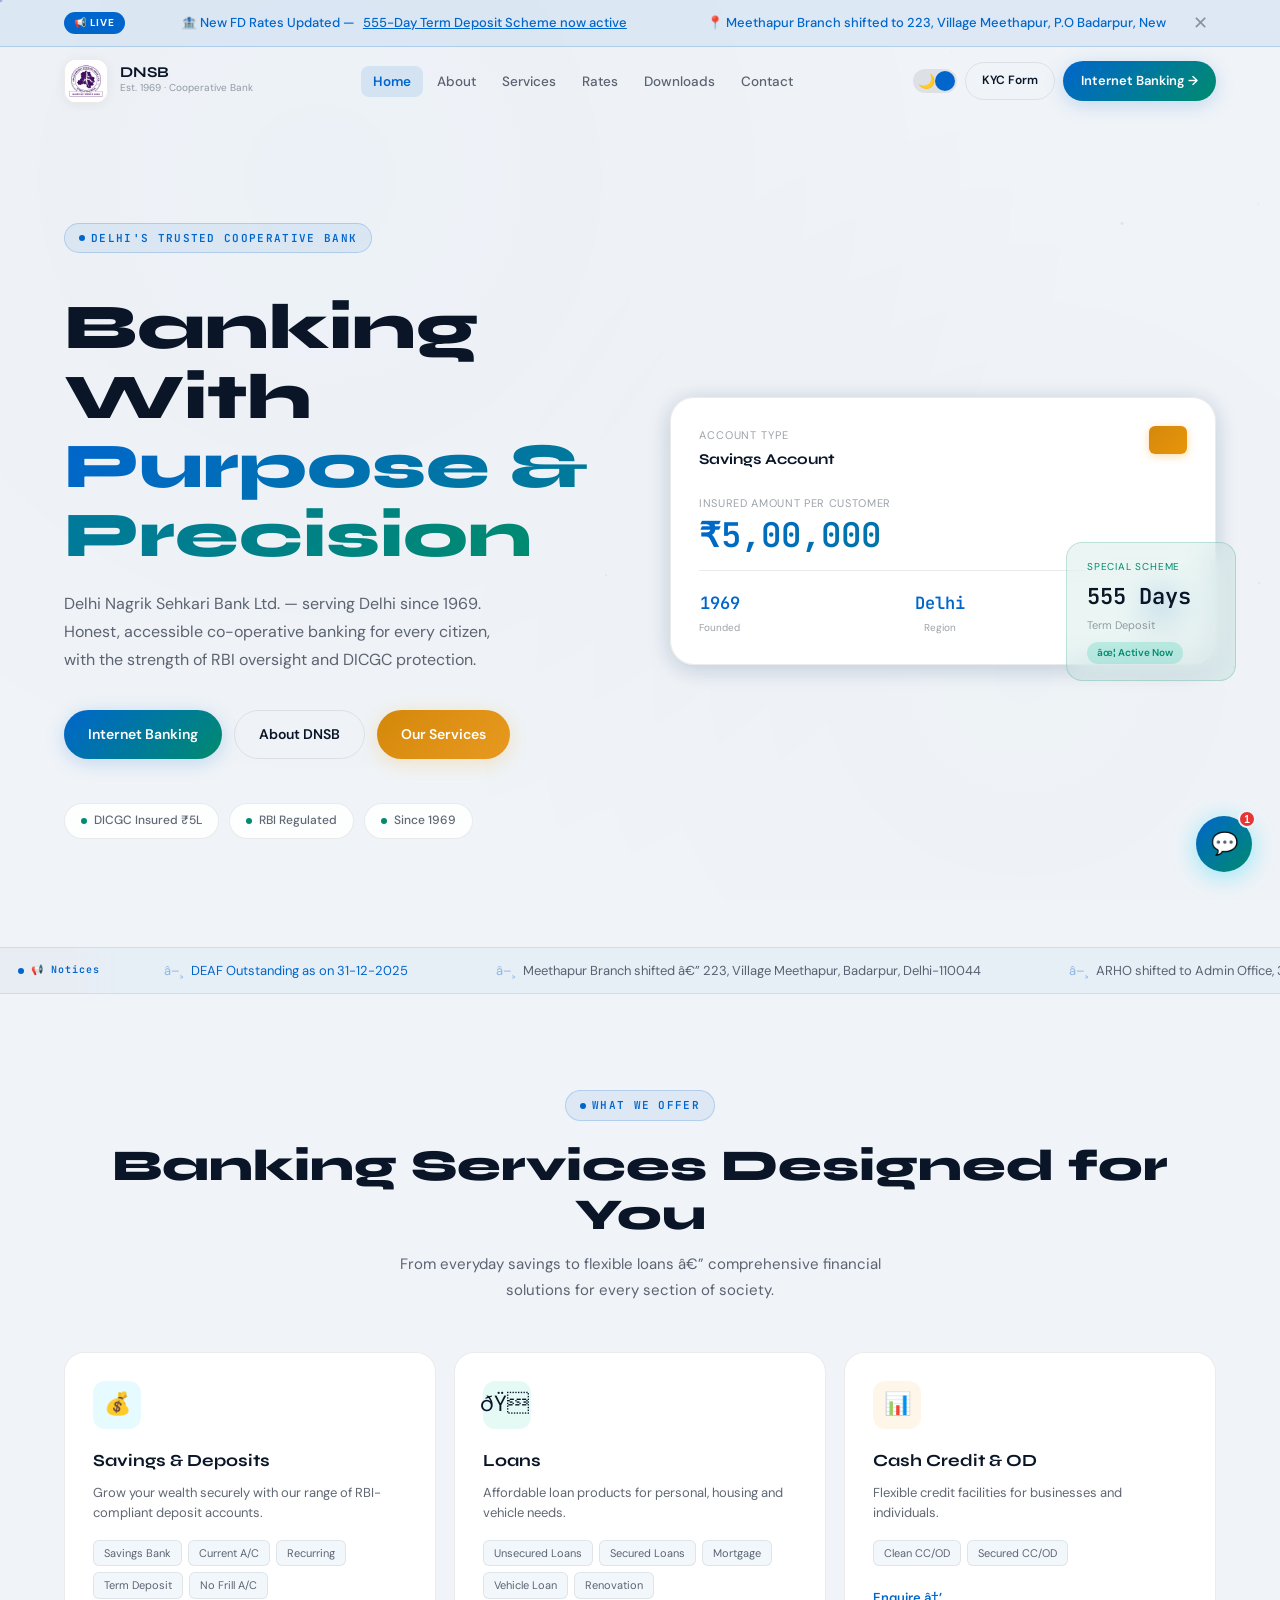
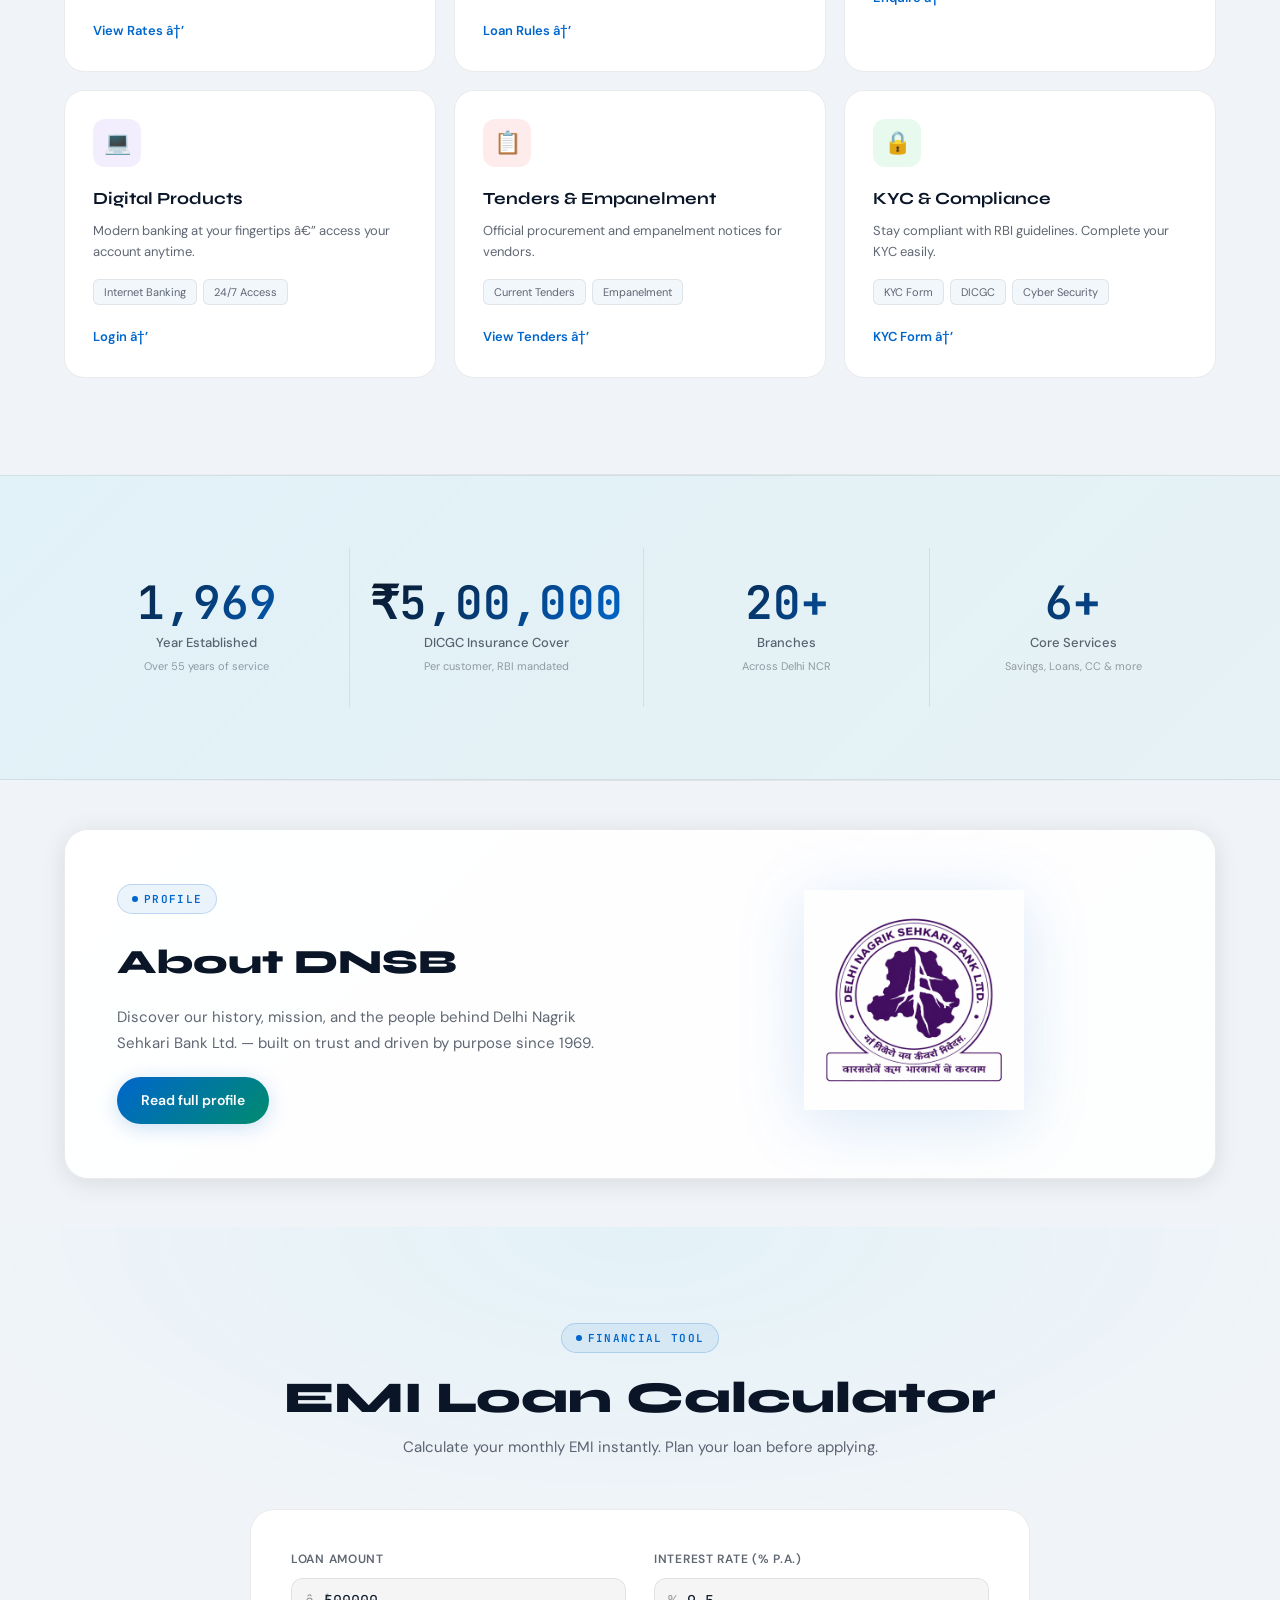
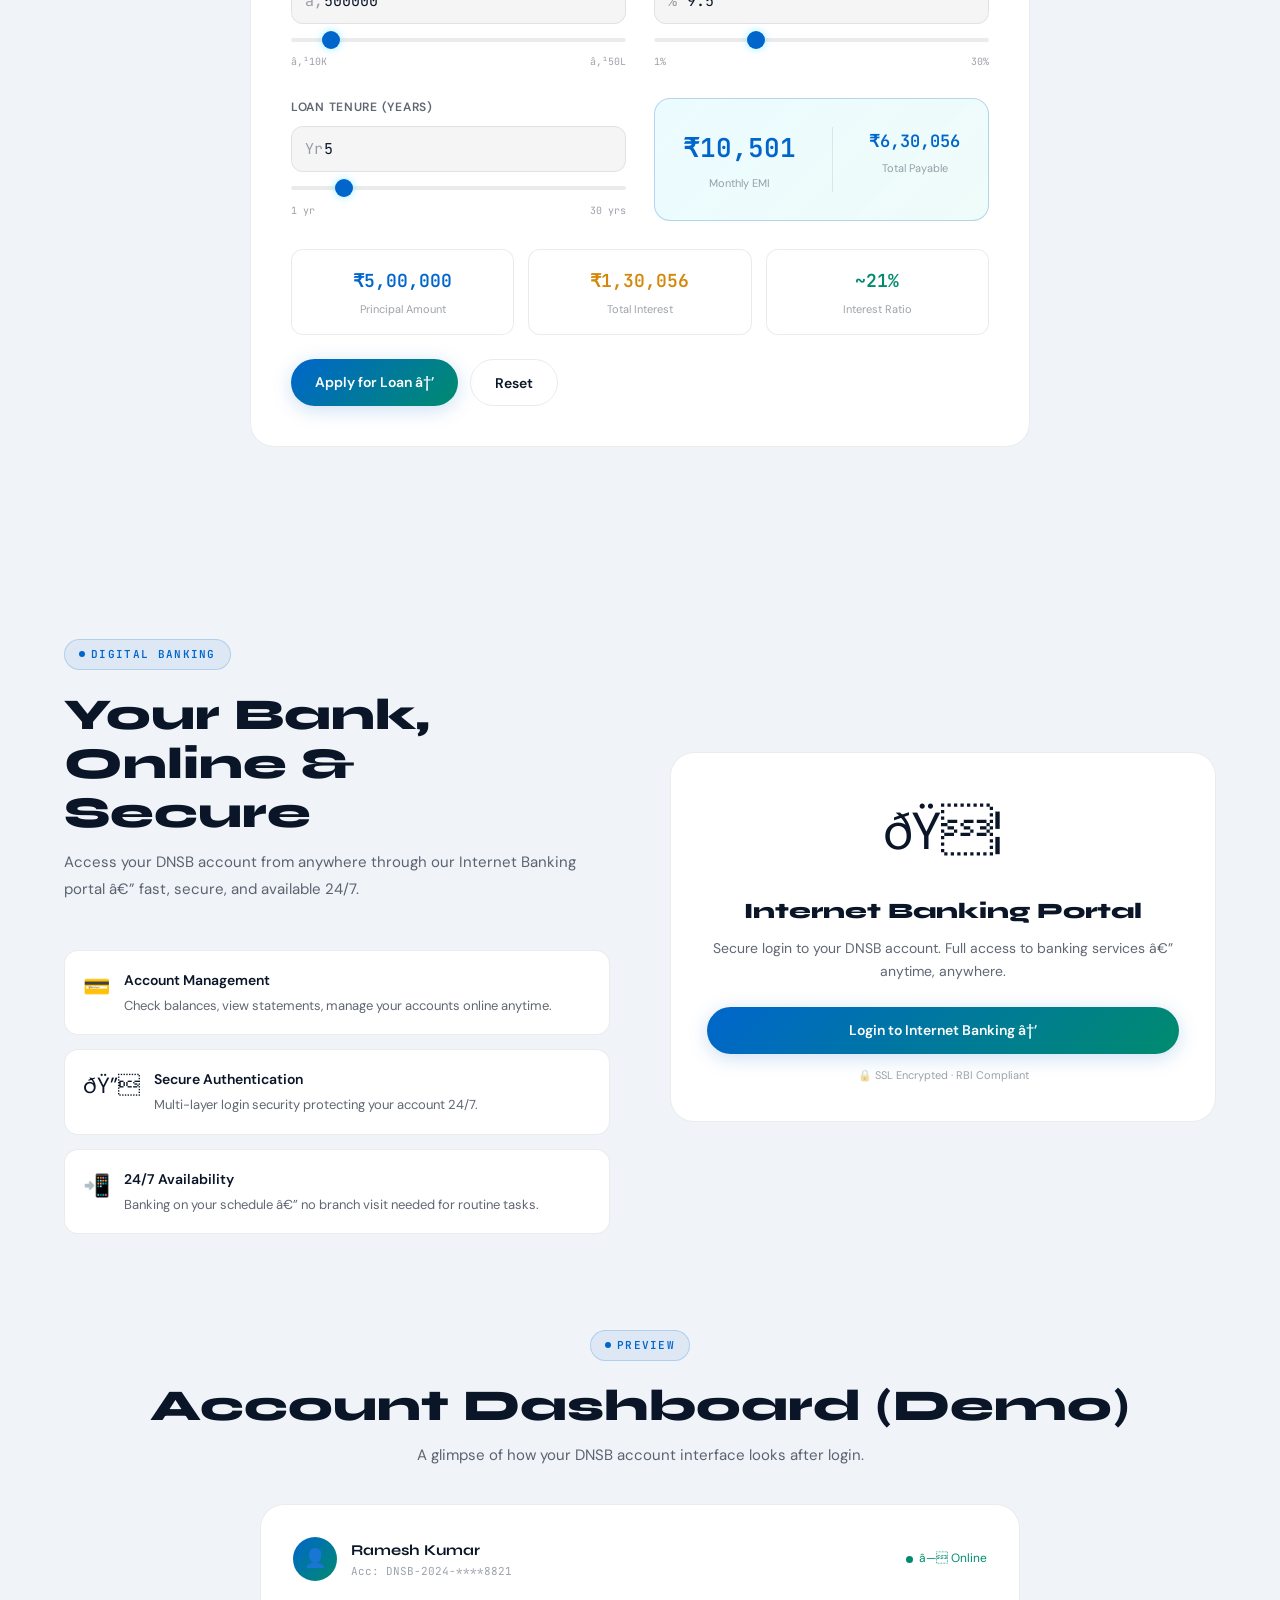
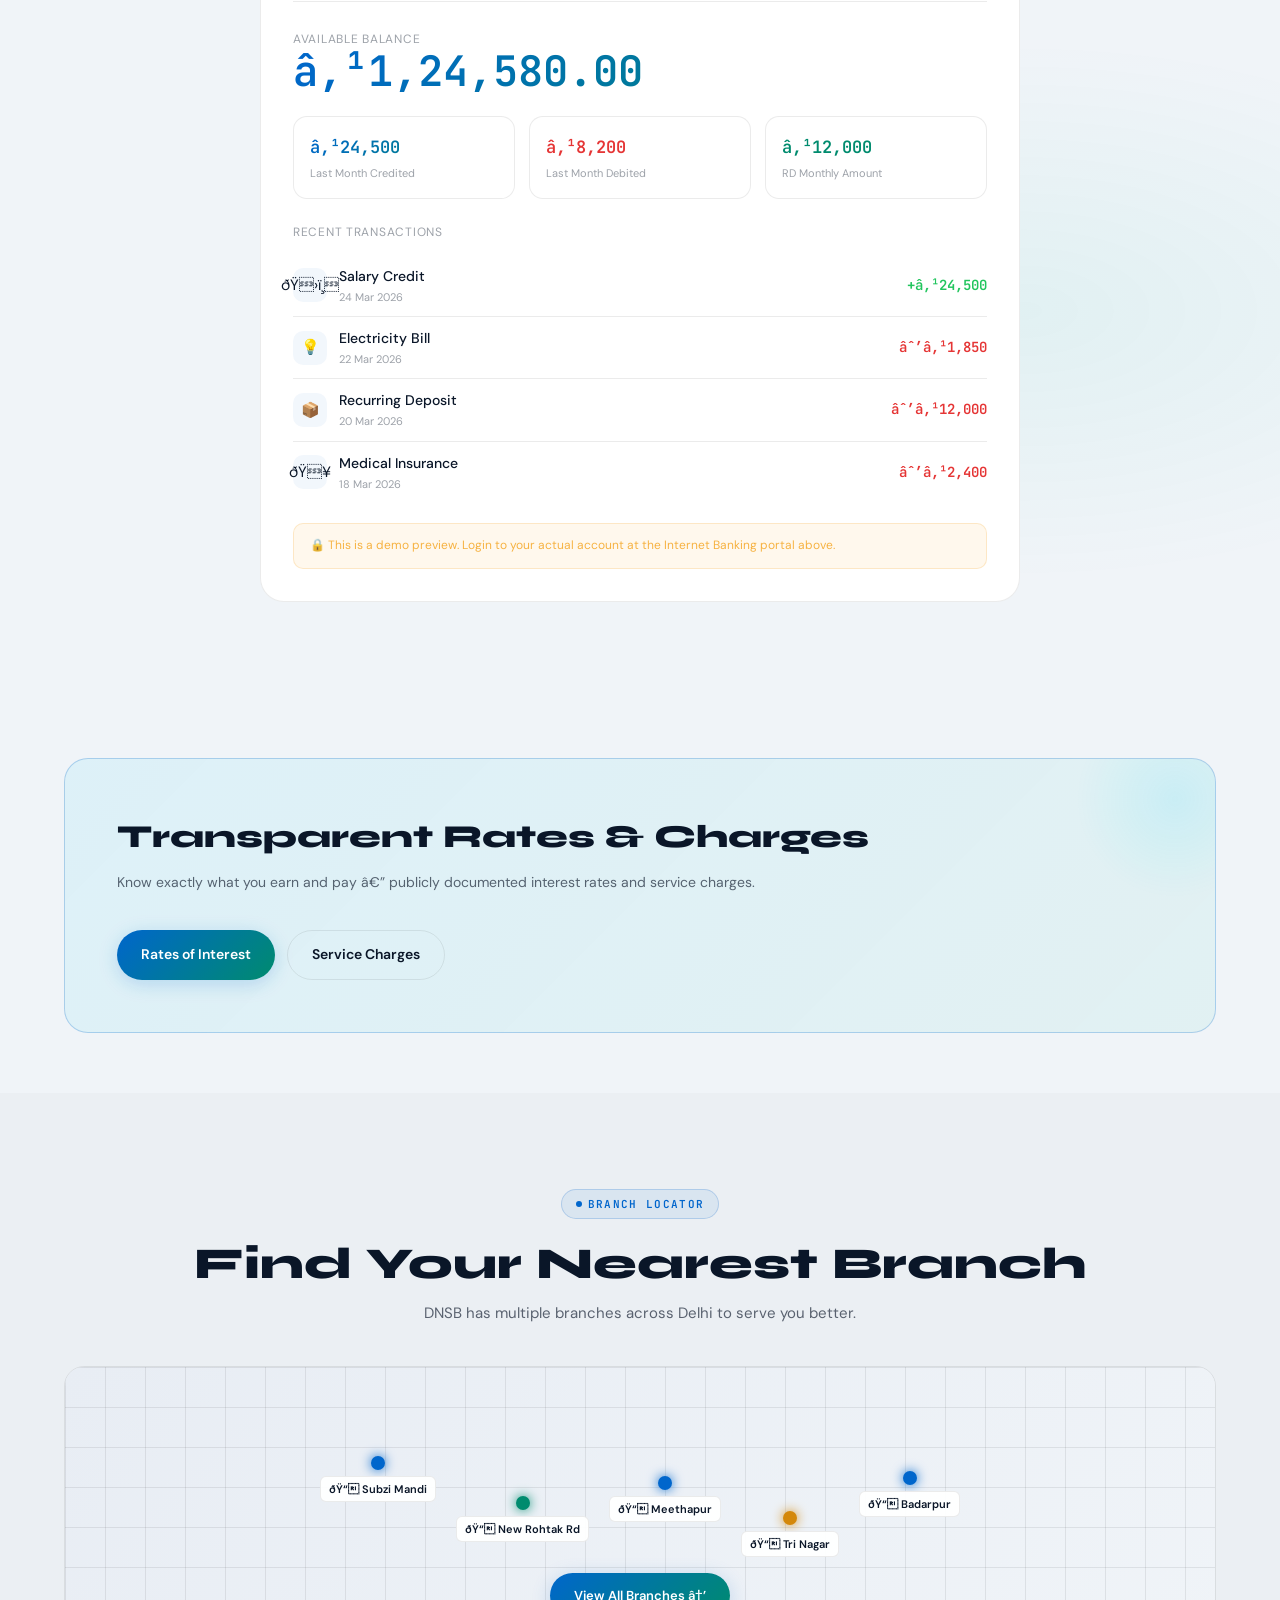
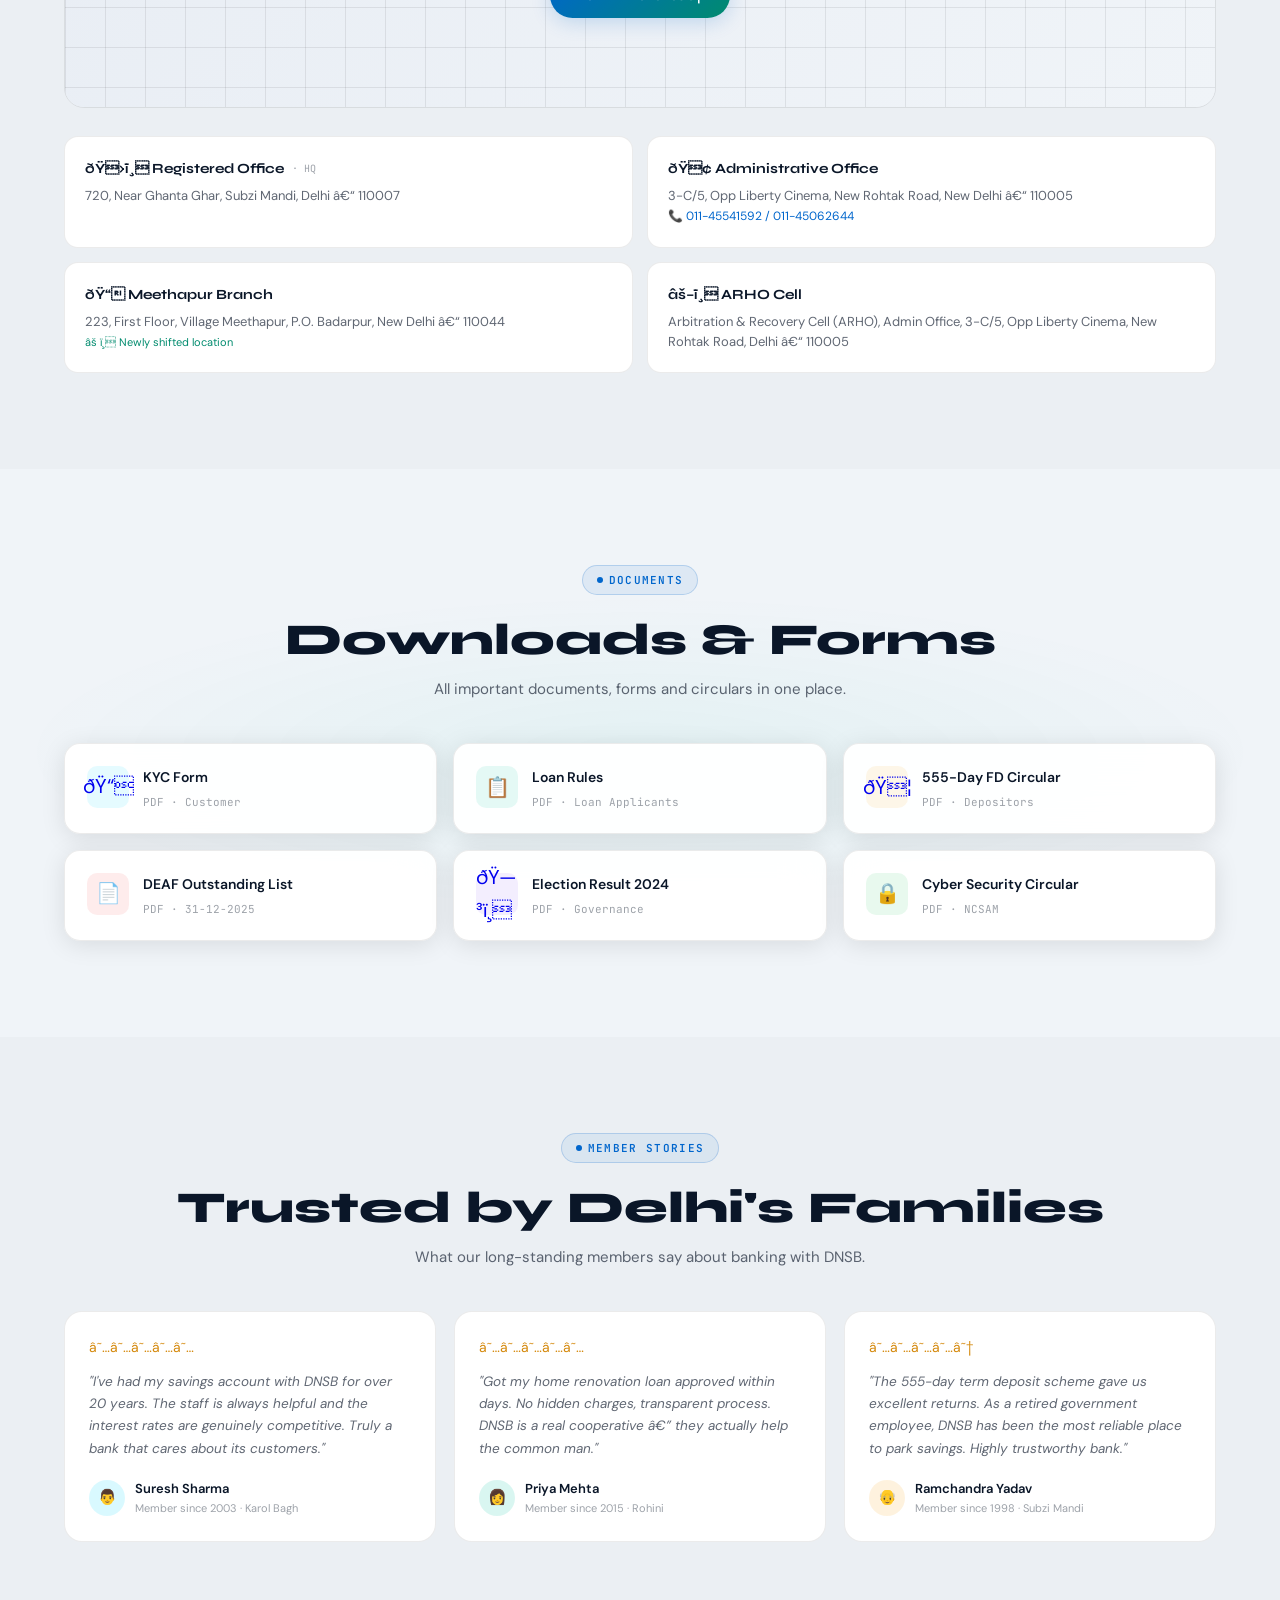
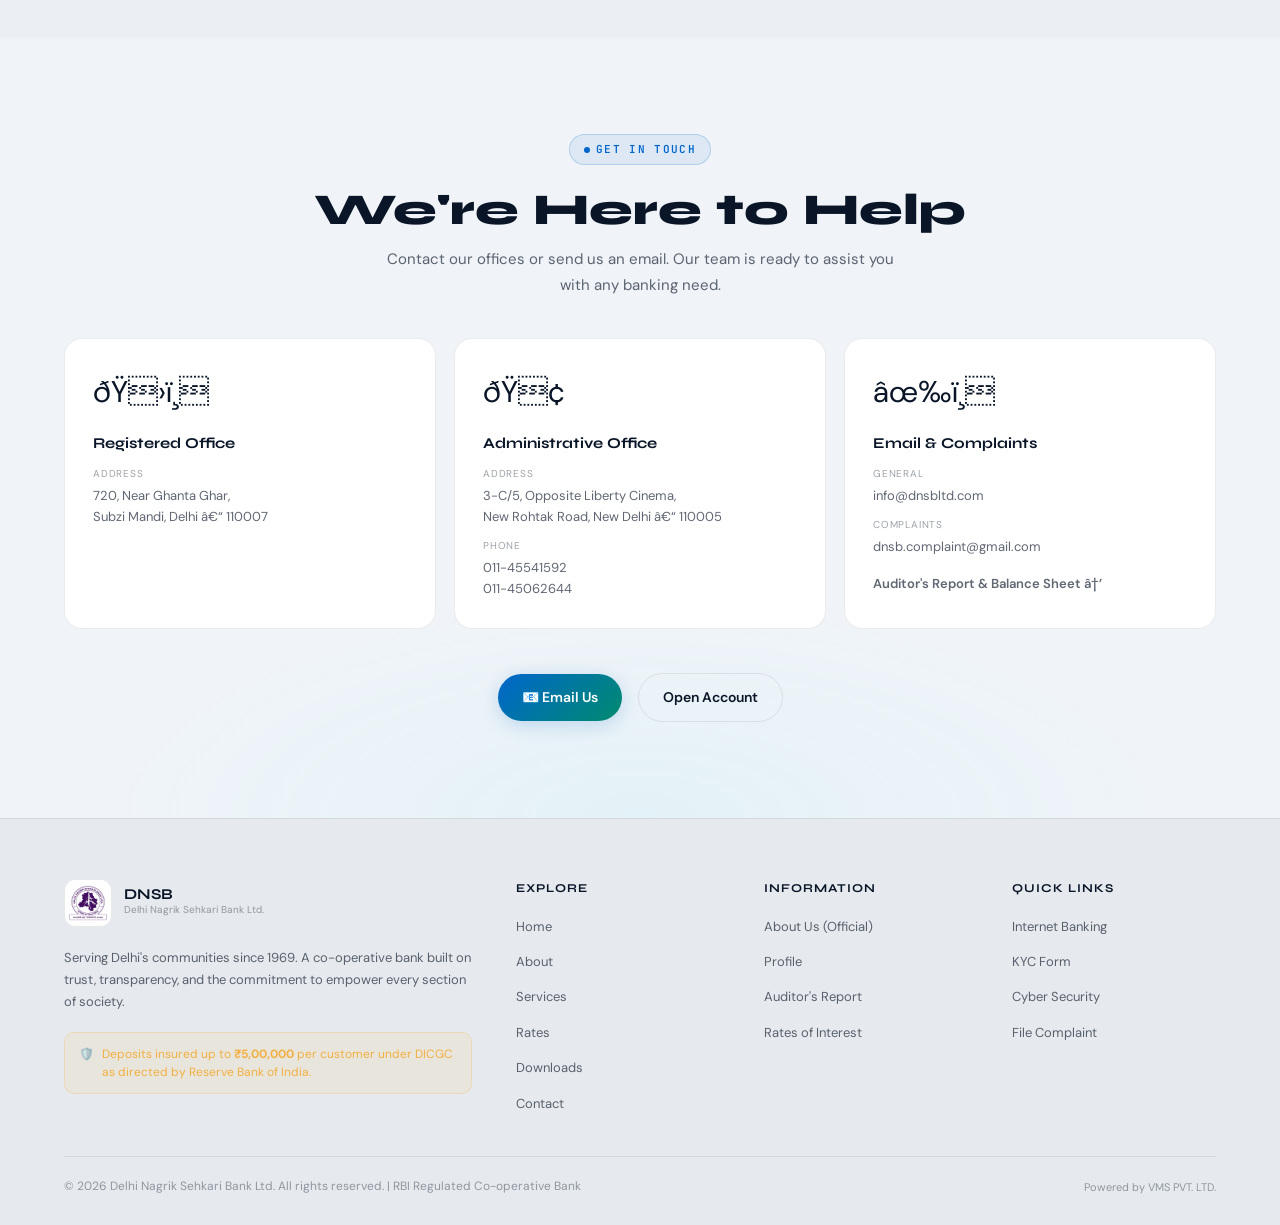
==== commit 2c0394c5: "fix some emogi fomated" ====
--- a/index.html
+++ b/index.html
@@ -66,7 +66,7 @@
 
 <!-- MARQUEE -->
 <div id="marquee-bar">
-  <div class="mq-label">ðŸ“¢ Notices</div>
+  <div class="mq-label">📢 Notices</div>
   <div style="overflow:hidden">
     <div class="mq-track">
       <span class="mq-item"><span class="mq-dot">â–¸</span><a href="https://dnsbltd.com/wp-content/uploads/2026/02/LIST-OF-DEAF-OUTSTANDING-31122025.pdf" target="_blank">DEAF Outstanding as on 31-12-2025</a></span>
@@ -92,12 +92,12 @@
       <p class="section-sub" style="margin:0 auto">From everyday savings to flexible loans â€” comprehensive financial solutions for every section of society.</p>
     </div>
     <div class="svc-grid">
-      <div class="svc-card reveal"><div class="svc-icon" style="background:rgba(0,212,255,0.1)">ðŸ’°</div><h3>Savings & Deposits</h3><p>Grow your wealth securely with our range of RBI-compliant deposit accounts.</p><div class="svc-tags"><span class="svc-tag">Savings Bank</span><span class="svc-tag">Current A/C</span><span class="svc-tag">Recurring</span><span class="svc-tag">Term Deposit</span><span class="svc-tag">No Frill A/C</span></div><a href="#rates-cta" class="svc-link">View Rates â†’</a></div>
+      <div class="svc-card reveal"><div class="svc-icon" style="background:rgba(0,212,255,0.1)">💰</div><h3>Savings & Deposits</h3><p>Grow your wealth securely with our range of RBI-compliant deposit accounts.</p><div class="svc-tags"><span class="svc-tag">Savings Bank</span><span class="svc-tag">Current A/C</span><span class="svc-tag">Recurring</span><span class="svc-tag">Term Deposit</span><span class="svc-tag">No Frill A/C</span></div><a href="#rates-cta" class="svc-link">View Rates â†’</a></div>
       <div class="svc-card reveal" style="transition-delay:.07s"><div class="svc-icon" style="background:rgba(0,196,160,0.1)">ðŸ </div><h3>Loans</h3><p>Affordable loan products for personal, housing and vehicle needs.</p><div class="svc-tags"><span class="svc-tag">Unsecured Loans</span><span class="svc-tag">Secured Loans</span><span class="svc-tag">Mortgage</span><span class="svc-tag">Vehicle Loan</span><span class="svc-tag">Renovation</span></div><a href="http://aptechdelhi.co.in/delhibanksss/wp-content/uploads/2018/07/LOAN-RULES-DNSBL.pdf" target="_blank" class="svc-link">Loan Rules â†’</a></div>
-      <div class="svc-card reveal" style="transition-delay:.14s"><div class="svc-icon" style="background:rgba(245,166,35,0.1)">ðŸ“Š</div><h3>Cash Credit &amp; OD</h3><p>Flexible credit facilities for businesses and individuals.</p><div class="svc-tags"><span class="svc-tag">Clean CC/OD</span><span class="svc-tag">Secured CC/OD</span></div><a href="#contact" class="svc-link">Enquire â†’</a></div>
-      <div class="svc-card reveal" style="transition-delay:.21s"><div class="svc-icon" style="background:rgba(139,92,246,0.1)">ðŸ’»</div><h3>Digital Products</h3><p>Modern banking at your fingertips â€” access your account anytime.</p><div class="svc-tags"><span class="svc-tag">Internet Banking</span><span class="svc-tag">24/7 Access</span></div><a href="https://online.dnsbltd.com/ibs-jsp/faces/pages/user/login.xhtml" target="_blank" class="svc-link">Login â†’</a></div>
-      <div class="svc-card reveal" style="transition-delay:.28s"><div class="svc-icon" style="background:rgba(239,68,68,0.1)">ðŸ“‹</div><h3>Tenders &amp; Empanelment</h3><p>Official procurement and empanelment notices for vendors.</p><div class="svc-tags"><span class="svc-tag">Current Tenders</span><span class="svc-tag">Empanelment</span></div><a href="https://dnsbltd.com/" target="_blank" class="svc-link">View Tenders â†’</a></div>
-      <div class="svc-card reveal" style="transition-delay:.35s"><div class="svc-icon" style="background:rgba(34,197,94,0.1)">ðŸ”’</div><h3>KYC &amp; Compliance</h3><p>Stay compliant with RBI guidelines. Complete your KYC easily.</p><div class="svc-tags"><span class="svc-tag">KYC Form</span><span class="svc-tag">DICGC</span><span class="svc-tag">Cyber Security</span></div><a href="http://dnsbltd.com/wp-content/uploads/2018/04/KYC%20FORM.pdf" target="_blank" class="svc-link">KYC Form â†’</a></div>
+      <div class="svc-card reveal" style="transition-delay:.14s"><div class="svc-icon" style="background:rgba(245,166,35,0.1)">📊</div><h3>Cash Credit &amp; OD</h3><p>Flexible credit facilities for businesses and individuals.</p><div class="svc-tags"><span class="svc-tag">Clean CC/OD</span><span class="svc-tag">Secured CC/OD</span></div><a href="#contact" class="svc-link">Enquire â†’</a></div>
+      <div class="svc-card reveal" style="transition-delay:.21s"><div class="svc-icon" style="background:rgba(139,92,246,0.1)">💻</div><h3>Digital Products</h3><p>Modern banking at your fingertips â€” access your account anytime.</p><div class="svc-tags"><span class="svc-tag">Internet Banking</span><span class="svc-tag">24/7 Access</span></div><a href="https://online.dnsbltd.com/ibs-jsp/faces/pages/user/login.xhtml" target="_blank" class="svc-link">Login â†’</a></div>
+      <div class="svc-card reveal" style="transition-delay:.28s"><div class="svc-icon" style="background:rgba(239,68,68,0.1)">📋</div><h3>Tenders &amp; Empanelment</h3><p>Official procurement and empanelment notices for vendors.</p><div class="svc-tags"><span class="svc-tag">Current Tenders</span><span class="svc-tag">Empanelment</span></div><a href="https://dnsbltd.com/" target="_blank" class="svc-link">View Tenders â†’</a></div>
+      <div class="svc-card reveal" style="transition-delay:.35s"><div class="svc-icon" style="background:rgba(34,197,94,0.1)">🔒</div><h3>KYC &amp; Compliance</h3><p>Stay compliant with RBI guidelines. Complete your KYC easily.</p><div class="svc-tags"><span class="svc-tag">KYC Form</span><span class="svc-tag">DICGC</span><span class="svc-tag">Cyber Security</span></div><a href="http://dnsbltd.com/wp-content/uploads/2018/04/KYC%20FORM.pdf" target="_blank" class="svc-link">KYC Form â†’</a></div>
     </div>
   </div>
 </section>
@@ -213,9 +213,9 @@
         <h2 class="section-title">Your Bank, Online &amp; Secure</h2>
         <p class="section-sub">Access your DNSB account from anywhere through our Internet Banking portal â€” fast, secure, and available 24/7.</p>
         <div class="d-features">
-          <div class="d-feat"><div class="d-ico">ðŸ’³</div><div><div class="d-title">Account Management</div><div class="d-desc">Check balances, view statements, manage your accounts online anytime.</div></div></div>
+          <div class="d-feat"><div class="d-ico">💳</div><div><div class="d-title">Account Management</div><div class="d-desc">Check balances, view statements, manage your accounts online anytime.</div></div></div>
           <div class="d-feat"><div class="d-ico">ðŸ”</div><div><div class="d-title">Secure Authentication</div><div class="d-desc">Multi-layer login security protecting your account 24/7.</div></div></div>
-          <div class="d-feat"><div class="d-ico">ðŸ“²</div><div><div class="d-title">24/7 Availability</div><div class="d-desc">Banking on your schedule â€” no branch visit needed for routine tasks.</div></div></div>
+          <div class="d-feat"><div class="d-ico">📲</div><div><div class="d-title">24/7 Availability</div><div class="d-desc">Banking on your schedule â€” no branch visit needed for routine tasks.</div></div></div>
         </div>
       </div>
       <div class="reveal-right">
@@ -224,7 +224,7 @@
           <div class="ib-title">Internet Banking Portal</div>
           <div class="ib-desc">Secure login to your DNSB account. Full access to banking services â€” anytime, anywhere.</div>
           <a href="https://online.dnsbltd.com/ibs-jsp/faces/pages/user/login.xhtml" target="_blank" class="btn btn-primary" style="width:100%">Login to Internet Banking â†’</a>
-          <div class="ib-secure">ðŸ”’ SSL Encrypted Â· RBI Compliant</div>
+          <div class="ib-secure">🔒 SSL Encrypted · RBI Compliant</div>
         </div>
       </div>
     </div>
@@ -242,7 +242,7 @@
     <div class="dashboard-card reveal">
       <div class="dash-header">
         <div class="dash-user">
-          <div class="dash-avatar">ðŸ‘¤</div>
+          <div class="dash-avatar">👤</div>
           <div><div class="dash-name">Ramesh Kumar</div><div class="dash-id">Acc: DNSB-2024-****8821</div></div>
         </div>
         <div class="dash-status">â— Online</div>
@@ -259,11 +259,11 @@
       <div class="dash-txns">
         <div class="txn-title">Recent Transactions</div>
         <div class="txn-item"><div class="txn-left"><div class="txn-ico">ðŸ›ï¸</div><div><div class="txn-name">Salary Credit</div><div class="txn-date">24 Mar 2026</div></div></div><div class="txn-amt cr">+â‚¹24,500</div></div>
-        <div class="txn-item"><div class="txn-left"><div class="txn-ico">ðŸ’¡</div><div><div class="txn-name">Electricity Bill</div><div class="txn-date">22 Mar 2026</div></div></div><div class="txn-amt dr">âˆ’â‚¹1,850</div></div>
-        <div class="txn-item"><div class="txn-left"><div class="txn-ico">ðŸ“¦</div><div><div class="txn-name">Recurring Deposit</div><div class="txn-date">20 Mar 2026</div></div></div><div class="txn-amt dr">âˆ’â‚¹12,000</div></div>
+        <div class="txn-item"><div class="txn-left"><div class="txn-ico">💡</div><div><div class="txn-name">Electricity Bill</div><div class="txn-date">22 Mar 2026</div></div></div><div class="txn-amt dr">âˆ’â‚¹1,850</div></div>
+        <div class="txn-item"><div class="txn-left"><div class="txn-ico">📦</div><div><div class="txn-name">Recurring Deposit</div><div class="txn-date">20 Mar 2026</div></div></div><div class="txn-amt dr">âˆ’â‚¹12,000</div></div>
         <div class="txn-item"><div class="txn-left"><div class="txn-ico">ðŸ¥</div><div><div class="txn-name">Medical Insurance</div><div class="txn-date">18 Mar 2026</div></div></div><div class="txn-amt dr">âˆ’â‚¹2,400</div></div>
       </div>
-      <div class="dash-note">ðŸ”’ This is a demo preview. Login to your actual account at the Internet Banking portal above.</div>
+      <div class="dash-note">🔒 This is a demo preview. Login to your actual account at the Internet Banking portal above.</div>
     </div>
   </div>
 </section>
@@ -308,8 +308,8 @@
       </div>
     </div>
     <div class="branch-list">
-      <div class="b-card reveal"><div class="b-name">ðŸ›ï¸ Registered Office<span style="font-size:10px;font-weight:400;color:var(--text-muted);font-family:'JetBrains Mono',monospace"> Â· HQ</span></div><div class="b-addr">720, Near Ghanta Ghar, Subzi Mandi, Delhi â€“ 110007</div></div>
-      <div class="b-card reveal" style="transition-delay:.08s"><div class="b-name">ðŸ¢ Administrative Office</div><div class="b-addr">3-C/5, Opp Liberty Cinema, New Rohtak Road, New Delhi â€“ 110005<br/><span style="color:var(--accent);font-size:12px">ðŸ“ž 011-45541592 / 011-45062644</span></div></div>
+      <div class="b-card reveal"><div class="b-name">ðŸ›ï¸ Registered Office<span style="font-size:10px;font-weight:400;color:var(--text-muted);font-family:'JetBrains Mono',monospace"> · HQ</span></div><div class="b-addr">720, Near Ghanta Ghar, Subzi Mandi, Delhi â€“ 110007</div></div>
+      <div class="b-card reveal" style="transition-delay:.08s"><div class="b-name">ðŸ¢ Administrative Office</div><div class="b-addr">3-C/5, Opp Liberty Cinema, New Rohtak Road, New Delhi â€“ 110005<br/><span style="color:var(--accent);font-size:12px">📞 011-45541592 / 011-45062644</span></div></div>
       <div class="b-card reveal" style="transition-delay:.16s"><div class="b-name">ðŸ“ Meethapur Branch</div><div class="b-addr">223, First Floor, Village Meethapur, P.O. Badarpur, New Delhi â€“ 110044<br/><span style="color:var(--accent-2);font-size:11px">âš ï¸ Newly shifted location</span></div></div>
       <div class="b-card reveal" style="transition-delay:.24s"><div class="b-name">âš–ï¸ ARHO Cell</div><div class="b-addr">Arbitration &amp; Recovery Cell (ARHO), Admin Office, 3-C/5, Opp Liberty Cinema, New Rohtak Road, Delhi â€“ 110005</div></div>
     </div>
@@ -327,27 +327,27 @@
     <div class="dl-grid">
       <a href="http://dnsbltd.com/wp-content/uploads/2018/04/KYC%20FORM.pdf" target="_blank" class="dl-card reveal glass-card">
         <div class="dl-ico" style="background:rgba(0,212,255,0.1)">ðŸ“</div>
-        <div><div class="dl-name">KYC Form</div><div class="dl-type">PDF Â· Customer</div></div>
+        <div><div class="dl-name">KYC Form</div><div class="dl-type">PDF · Customer</div></div>
       </a>
       <a href="http://aptechdelhi.co.in/delhibanksss/wp-content/uploads/2018/07/LOAN-RULES-DNSBL.pdf" target="_blank" class="dl-card reveal glass-card" style="transition-delay:.07s">
-        <div class="dl-ico" style="background:rgba(0,196,160,0.1)">ðŸ“‹</div>
-        <div><div class="dl-name">Loan Rules</div><div class="dl-type">PDF Â· Loan Applicants</div></div>
+        <div class="dl-ico" style="background:rgba(0,196,160,0.1)">📋</div>
+        <div><div class="dl-name">Loan Rules</div><div class="dl-type">PDF · Loan Applicants</div></div>
       </a>
       <a href="https://dnsbltd.com/wp-content/uploads/2025/03/CIR872.pdf" target="_blank" class="dl-card reveal glass-card" style="transition-delay:.14s">
         <div class="dl-ico" style="background:rgba(245,166,35,0.1)">ðŸ¦</div>
-        <div><div class="dl-name">555-Day FD Circular</div><div class="dl-type">PDF Â· Depositors</div></div>
+        <div><div class="dl-name">555-Day FD Circular</div><div class="dl-type">PDF · Depositors</div></div>
       </a>
       <a href="https://dnsbltd.com/wp-content/uploads/2026/02/LIST-OF-DEAF-OUTSTANDING-31122025.pdf" target="_blank" class="dl-card reveal glass-card" style="transition-delay:.21s">
-        <div class="dl-ico" style="background:rgba(239,68,68,0.1)">ðŸ“„</div>
-        <div><div class="dl-name">DEAF Outstanding List</div><div class="dl-type">PDF Â· 31-12-2025</div></div>
+        <div class="dl-ico" style="background:rgba(239,68,68,0.1)">📄</div>
+        <div><div class="dl-name">DEAF Outstanding List</div><div class="dl-type">PDF · 31-12-2025</div></div>
       </a>
       <a href="https://dnsbltd.com/wp-content/uploads/2024/10/RESULT-OF-ELECTION-2024-DNSBL.pdf" target="_blank" class="dl-card reveal glass-card" style="transition-delay:.28s">
         <div class="dl-ico" style="background:rgba(139,92,246,0.1)">ðŸ—³ï¸</div>
-        <div><div class="dl-name">Election Result 2024</div><div class="dl-type">PDF Â· Governance</div></div>
+        <div><div class="dl-name">Election Result 2024</div><div class="dl-type">PDF · Governance</div></div>
       </a>
       <a href="https://dnsbltd.com/wp-content/uploads/2023/08/CIR780.pdf" target="_blank" class="dl-card reveal glass-card" style="transition-delay:.35s">
-        <div class="dl-ico" style="background:rgba(34,197,94,0.1)">ðŸ”’</div>
-        <div><div class="dl-name">Cyber Security Circular</div><div class="dl-type">PDF Â· NCSAM</div></div>
+        <div class="dl-ico" style="background:rgba(34,197,94,0.1)">🔒</div>
+        <div><div class="dl-name">Cyber Security Circular</div><div class="dl-type">PDF · NCSAM</div></div>
       </a>
     </div>
   </div>
@@ -365,17 +365,17 @@
       <div class="testi-card reveal">
         <div class="testi-stars">â˜…â˜…â˜…â˜…â˜…</div>
         <div class="testi-text">"I've had my savings account with DNSB for over 20 years. The staff is always helpful and the interest rates are genuinely competitive. Truly a bank that cares about its customers."</div>
-        <div class="testi-author"><div class="testi-av" style="background:rgba(0,212,255,0.15)">ðŸ‘¨</div><div><div class="testi-name">Suresh Sharma</div><div class="testi-since">Member since 2003 Â· Karol Bagh</div></div></div>
+        <div class="testi-author"><div class="testi-av" style="background:rgba(0,212,255,0.15)">👨</div><div><div class="testi-name">Suresh Sharma</div><div class="testi-since">Member since 2003 · Karol Bagh</div></div></div>
       </div>
       <div class="testi-card reveal" style="transition-delay:.1s">
         <div class="testi-stars">â˜…â˜…â˜…â˜…â˜…</div>
         <div class="testi-text">"Got my home renovation loan approved within days. No hidden charges, transparent process. DNSB is a real cooperative â€” they actually help the common man."</div>
-        <div class="testi-author"><div class="testi-av" style="background:rgba(0,196,160,0.15)">ðŸ‘©</div><div><div class="testi-name">Priya Mehta</div><div class="testi-since">Member since 2015 Â· Rohini</div></div></div>
+        <div class="testi-author"><div class="testi-av" style="background:rgba(0,196,160,0.15)">👩</div><div><div class="testi-name">Priya Mehta</div><div class="testi-since">Member since 2015 · Rohini</div></div></div>
       </div>
       <div class="testi-card reveal" style="transition-delay:.2s">
         <div class="testi-stars">â˜…â˜…â˜…â˜…â˜†</div>
         <div class="testi-text">"The 555-day term deposit scheme gave us excellent returns. As a retired government employee, DNSB has been the most reliable place to park savings. Highly trustworthy bank."</div>
-        <div class="testi-author"><div class="testi-av" style="background:rgba(245,166,35,0.15)">ðŸ‘´</div><div><div class="testi-name">Ramchandra Yadav</div><div class="testi-since">Member since 1998 Â· Subzi Mandi</div></div></div>
+        <div class="testi-author"><div class="testi-av" style="background:rgba(245,166,35,0.15)">👴</div><div><div class="testi-name">Ramchandra Yadav</div><div class="testi-since">Member since 1998 · Subzi Mandi</div></div></div>
       </div>
     </div>
   </div>
@@ -395,7 +395,7 @@
       <div class="ct-card reveal" style="transition-delay:.2s"><div class="ct-ico">âœ‰ï¸</div><h4>Email &amp; Complaints</h4><div class="ct-label">General</div><a href="mailto:info@dnsbltd.com">info@dnsbltd.com</a><div class="ct-label">Complaints</div><a href="mailto:dnsb.complaint@gmail.com">dnsb.complaint@gmail.com</a><div style="margin-top:16px"><a href="https://dnsbltd.com/auditors-report-balance-sheet/" target="_blank" class="svc-link">Auditor's Report &amp; Balance Sheet â†’</a></div></div>
     </div>
     <div style="text-align:center;margin-top:44px" class="reveal">
-      <a href="mailto:info@dnsbltd.com" class="btn btn-primary" style="margin-right:12px">ðŸ“§ Email Us</a>
+      <a href="mailto:info@dnsbltd.com" class="btn btn-primary" style="margin-right:12px">📧 Email Us</a>
       <a href="https://dnsbltd.com/wp-content/uploads/2018/04/KYC%20FORM.pdf" target="_blank" class="btn btn-ghost">Open Account</a>
     </div>
   </div>
@@ -406,14 +406,14 @@
 
 <!-- CHATBOT FAB -->
 <button id="chat-fab" onclick="toggleChat()" title="Chat with DNSB">
-  ðŸ’¬<span class="chat-notif">1</span>
+  💬<span class="chat-notif">1</span>
 </button>
 
 <!-- CHAT WINDOW -->
 <div id="chat-window">
   <div class="chat-head">
     <div class="chat-av">ðŸ¦</div>
-    <div><div class="chat-hname">DNSB Assistant</div><div class="chat-hstatus">Online Â· Powered by AI</div></div>
+    <div><div class="chat-hname">DNSB Assistant</div><div class="chat-hstatus">Online · Powered by AI</div></div>
     <button class="chat-hclose" onclick="toggleChat()">âœ•</button>
   </div>
   <div class="chat-body" id="chat-body"></div>
@@ -543,7 +543,7 @@
   win.classList.toggle('open', chatOpen);
   document.querySelector('.chat-notif').style.display = 'none';
   if (chatOpen && chatBody.children.length === 0) {
-    setTimeout(() => addBotMsg("ðŸ‘‹ Namaskar! Welcome to DNSB. How can I help you today?"), 400);
+    setTimeout(() => addBotMsg("👋 Namaskar! Welcome to DNSB. How can I help you today?"), 400);
     setTimeout(() => addBotMsg("You can ask me about account opening, loans, branch locations, or any other banking queries."), 1200);
   }
 }
@@ -593,15 +593,15 @@
 
   // Rule-based quick answers for common queries
   if (lower.includes('branch') || lower.includes('location') || lower.includes('address') || lower.includes('kahan')) {
-    addBotMsg("ðŸ“ <strong>DNSB Branches:</strong><br/>â€¢ <b>Registered Office:</b> 720, Near Ghanta Ghar, Subzi Mandi, Delhi-110007<br/>â€¢ <b>Admin Office:</b> 3-C/5, Opp Liberty Cinema, New Rohtak Rd, Delhi-110005<br/>â€¢ <b>Meethapur Branch:</b> 223, Village Meethapur, Badarpur, Delhi-110044<br/><br/>ðŸ“ž Call: 011-45541592");
+    addBotMsg("ðŸ“ <strong>DNSB Branches:</strong><br/>â€¢ <b>Registered Office:</b> 720, Near Ghanta Ghar, Subzi Mandi, Delhi-110007<br/>â€¢ <b>Admin Office:</b> 3-C/5, Opp Liberty Cinema, New Rohtak Rd, Delhi-110005<br/>â€¢ <b>Meethapur Branch:</b> 223, Village Meethapur, Badarpur, Delhi-110044<br/><br/>📞 Call: 011-45541592");
     return;
   }
   if (lower.includes('open account') || lower.includes('saving') || lower.includes('account kholna')) {
-    addBotMsg("ðŸ¦ <strong>Account Opening at DNSB:</strong><br/>1ï¸âƒ£ Visit your nearest branch<br/>2ï¸âƒ£ Fill the KYC form (download below)<br/>3ï¸âƒ£ Submit: Aadhaar, PAN, photo, address proof<br/>4ï¸âƒ£ Initial deposit as required<br/><br/>ðŸ“„ <a href='http://dnsbltd.com/wp-content/uploads/2018/04/KYC%20FORM.pdf' target='_blank' style='color:var(--accent)'>Download KYC Form â†’</a>");
+    addBotMsg("ðŸ¦ <strong>Account Opening at DNSB:</strong><br/>1ï¸âƒ£ Visit your nearest branch<br/>2ï¸âƒ£ Fill the KYC form (download below)<br/>3ï¸âƒ£ Submit: Aadhaar, PAN, photo, address proof<br/>4ï¸âƒ£ Initial deposit as required<br/><br/>📄 <a href='http://dnsbltd.com/wp-content/uploads/2018/04/KYC%20FORM.pdf' target='_blank' style='color:var(--accent)'>Download KYC Form â†’</a>");
     return;
   }
   if (lower.includes('loan') || lower.includes('emi') || lower.includes('rin')) {
-    addBotMsg("ðŸ’° <strong>DNSB Loan Products:</strong><br/>â€¢ Unsecured Loans (no collateral)<br/>â€¢ Secured Loans (with collateral)<br/>â€¢ Registered Mortgage<br/>â€¢ Vehicle Loan<br/>â€¢ Home Renovation / Plot Purchase<br/><br/>Use our <a href='#calculator' style='color:var(--accent)' onclick='toggleChat()'>EMI Calculator</a> to plan your loan. Or visit any branch!");
+    addBotMsg("💰 <strong>DNSB Loan Products:</strong><br/>â€¢ Unsecured Loans (no collateral)<br/>â€¢ Secured Loans (with collateral)<br/>â€¢ Registered Mortgage<br/>â€¢ Vehicle Loan<br/>â€¢ Home Renovation / Plot Purchase<br/><br/>Use our <a href='#calculator' style='color:var(--accent)' onclick='toggleChat()'>EMI Calculator</a> to plan your loan. Or visit any branch!");
     return;
   }
   if (lower.includes('dicgc') || lower.includes('insurance') || lower.includes('insure') || lower.includes('deposit safe')) {
@@ -609,11 +609,11 @@
     return;
   }
   if (lower.includes('fd') || lower.includes('fixed') || lower.includes('555') || lower.includes('term deposit')) {
-    addBotMsg("ðŸ“ˆ <strong>555-Day Term Deposit Scheme:</strong><br/>DNSB has an active special FD scheme for 555 days with attractive interest rates.<br/><br/>ðŸ“„ <a href='https://dnsbltd.com/wp-content/uploads/2025/03/CIR872.pdf' target='_blank' style='color:var(--accent)'>Download Circular â†’</a><br/><br/>Visit any branch or call 011-45541592 for details.");
+    addBotMsg("📈 <strong>555-Day Term Deposit Scheme:</strong><br/>DNSB has an active special FD scheme for 555 days with attractive interest rates.<br/><br/>📄 <a href='https://dnsbltd.com/wp-content/uploads/2025/03/CIR872.pdf' target='_blank' style='color:var(--accent)'>Download Circular â†’</a><br/><br/>Visit any branch or call 011-45541592 for details.");
     return;
   }
   if (lower.includes('internet banking') || lower.includes('online') || lower.includes('login')) {
-    addBotMsg("ðŸ’» <strong>Internet Banking:</strong><br/>Access your account at:<br/><a href='https://online.dnsbltd.com/ibs-jsp/faces/pages/user/login.xhtml' target='_blank' style='color:var(--accent)'>online.dnsbltd.com â†’</a><br/><br/>For login issues, contact: <a href='mailto:info@dnsbltd.com' style='color:var(--accent)'>info@dnsbltd.com</a>");
+    addBotMsg("💻 <strong>Internet Banking:</strong><br/>Access your account at:<br/><a href='https://online.dnsbltd.com/ibs-jsp/faces/pages/user/login.xhtml' target='_blank' style='color:var(--accent)'>online.dnsbltd.com â†’</a><br/><br/>For login issues, contact: <a href='mailto:info@dnsbltd.com' style='color:var(--accent)'>info@dnsbltd.com</a>");
     return;
   }
   if (lower.includes('kyc') || lower.includes('document')) {
@@ -621,7 +621,7 @@
     return;
   }
   if (lower.includes('phone') || lower.includes('call') || lower.includes('contact') || lower.includes('email')) {
-    addBotMsg("ðŸ“ž <strong>Contact DNSB:</strong><br/>Phone: <a href='tel:01145541592' style='color:var(--accent)'>011-45541592</a> / <a href='tel:01145062644' style='color:var(--accent)'>011-45062644</a><br/>Email: <a href='mailto:info@dnsbltd.com' style='color:var(--accent)'>info@dnsbltd.com</a><br/>Complaints: <a href='mailto:dnsb.complaint@gmail.com' style='color:var(--accent)'>dnsb.complaint@gmail.com</a>");
+    addBotMsg("📞 <strong>Contact DNSB:</strong><br/>Phone: <a href='tel:01145541592' style='color:var(--accent)'>011-45541592</a> / <a href='tel:01145062644' style='color:var(--accent)'>011-45062644</a><br/>Email: <a href='mailto:info@dnsbltd.com' style='color:var(--accent)'>info@dnsbltd.com</a><br/>Complaints: <a href='mailto:dnsb.complaint@gmail.com' style='color:var(--accent)'>dnsb.complaint@gmail.com</a>");
     return;
   }
 
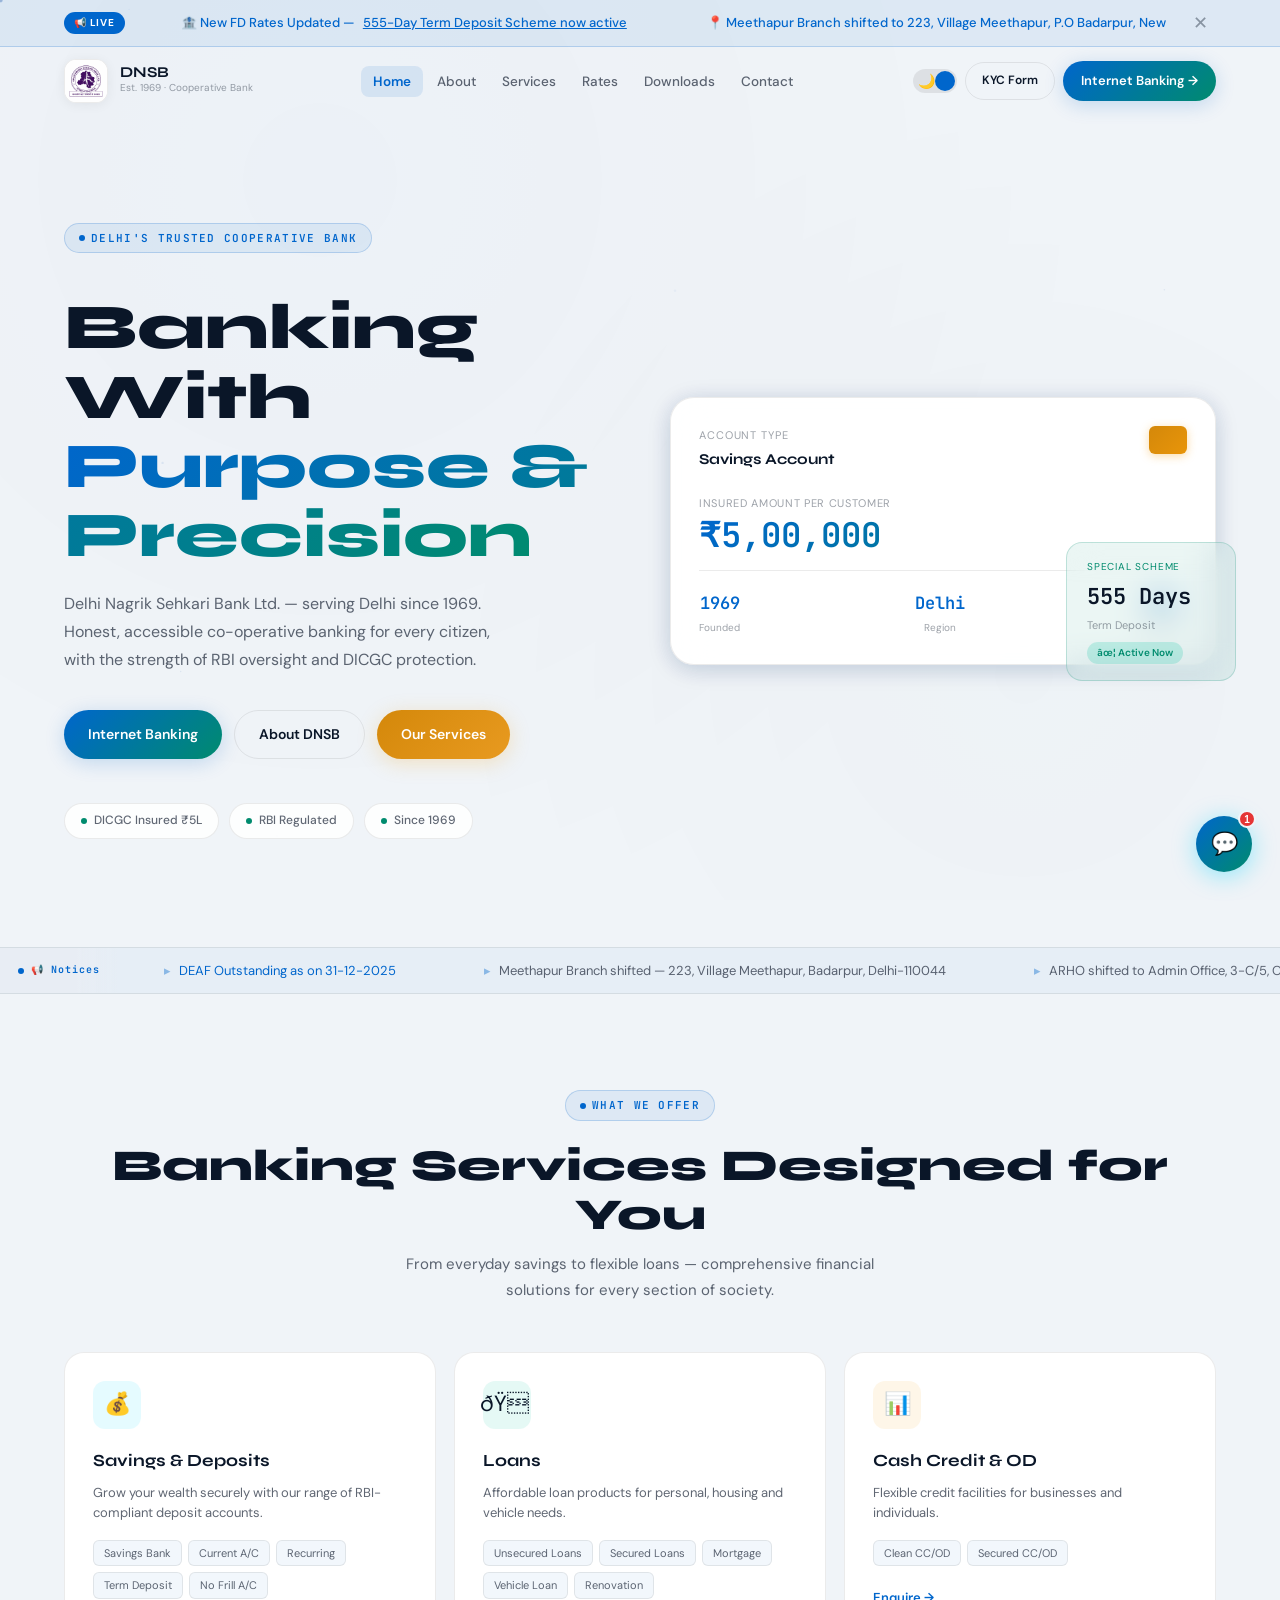
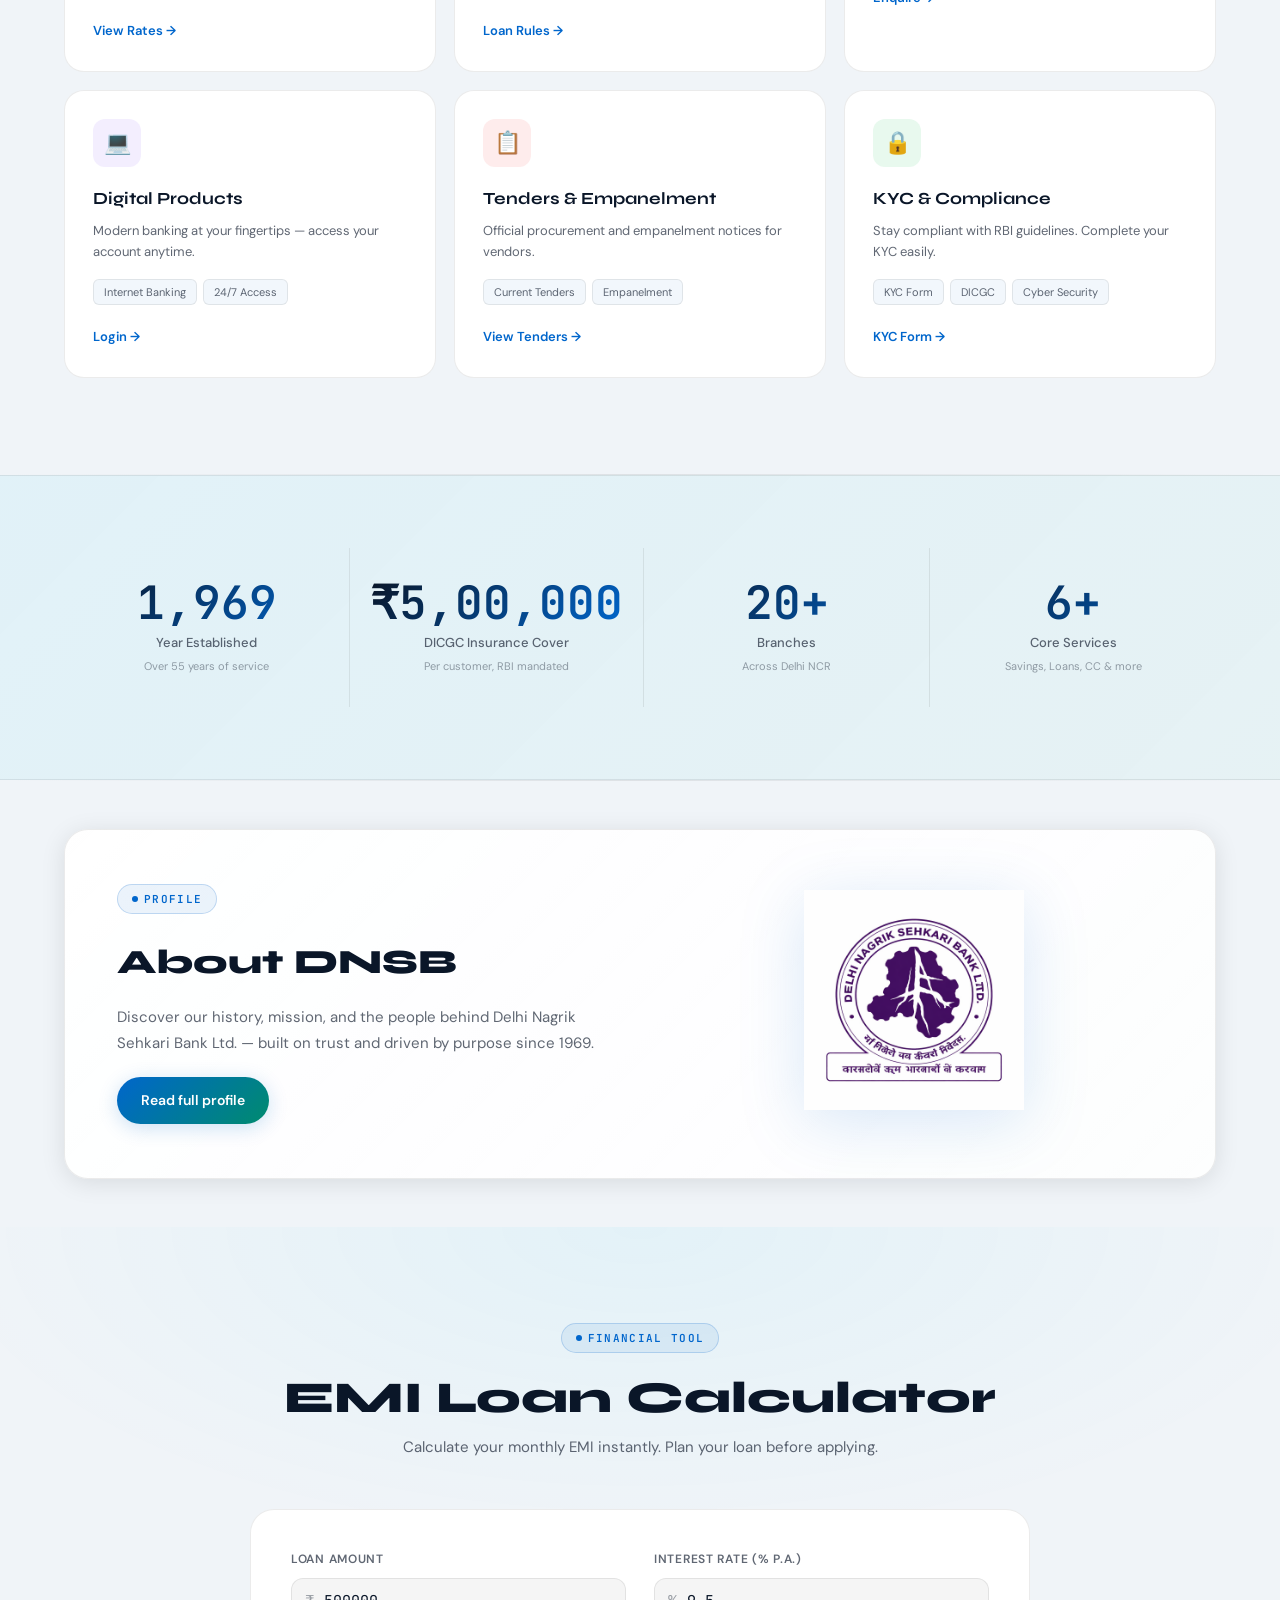
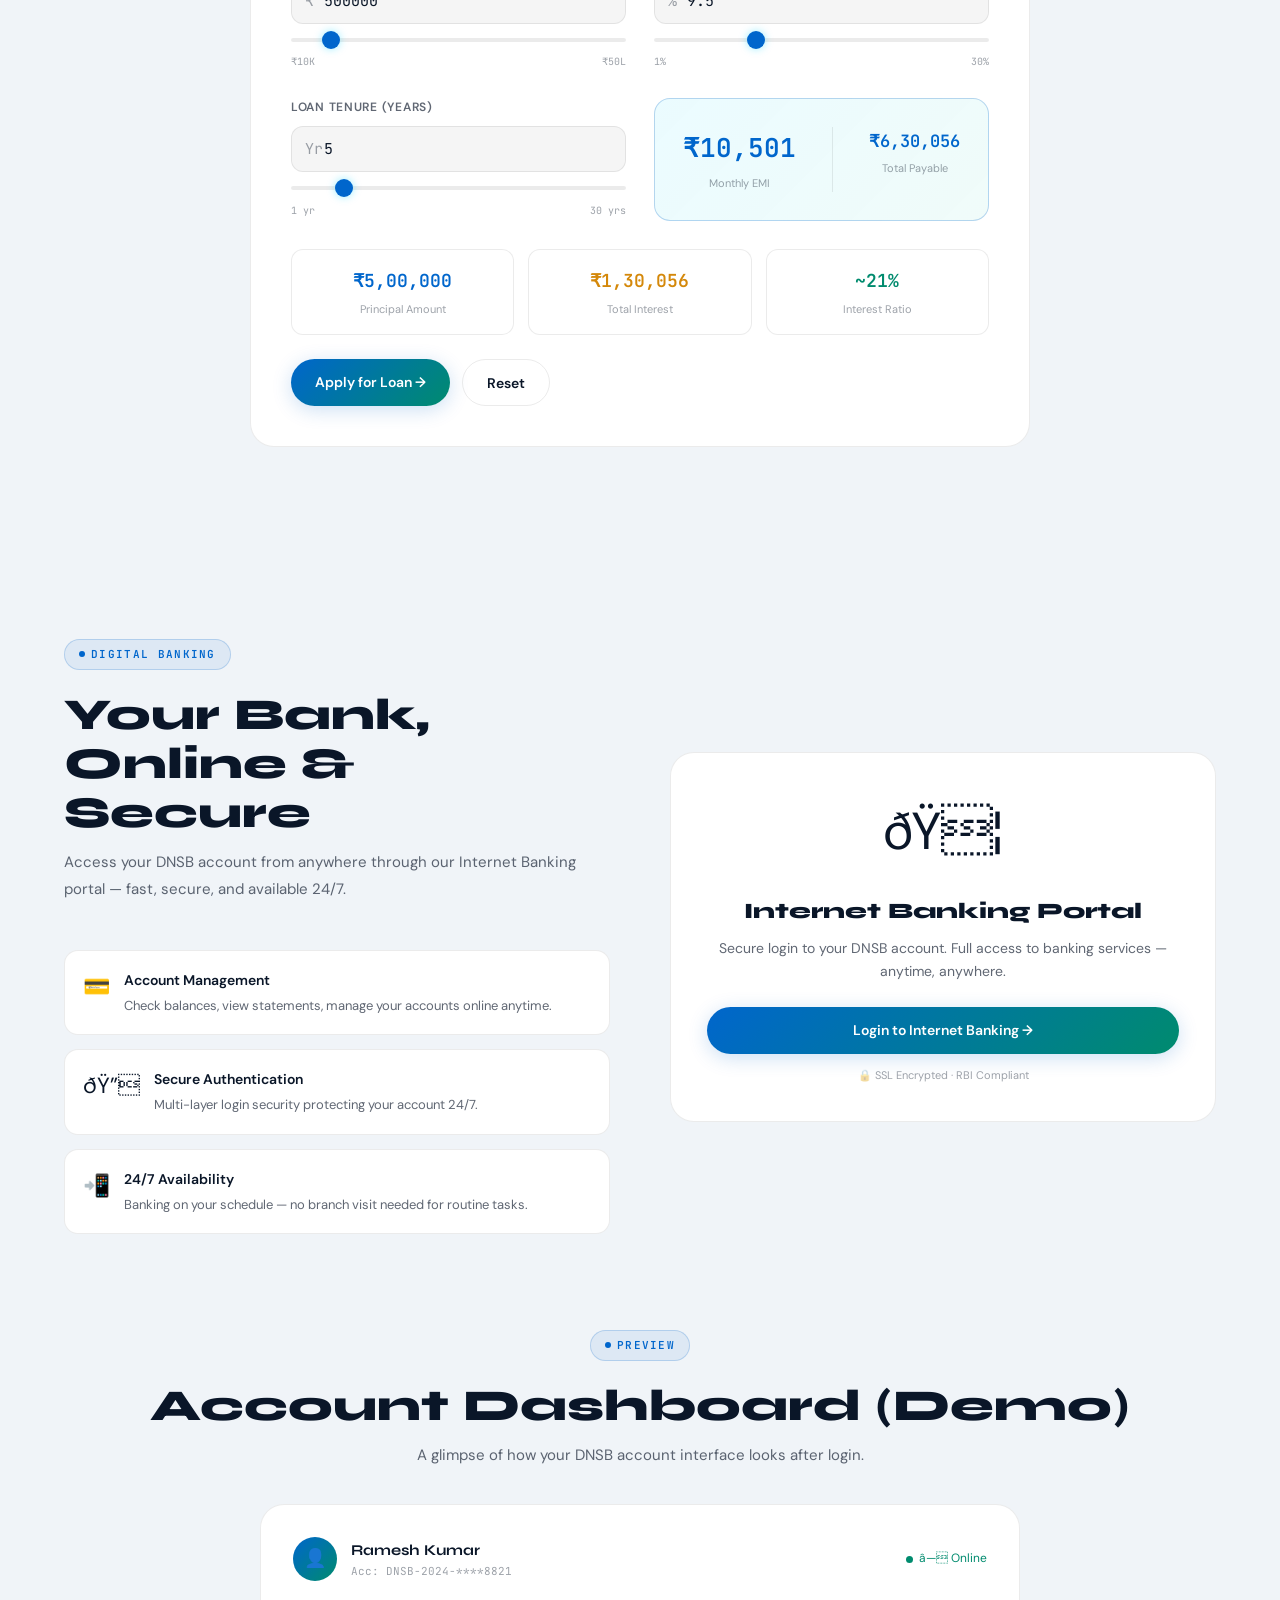
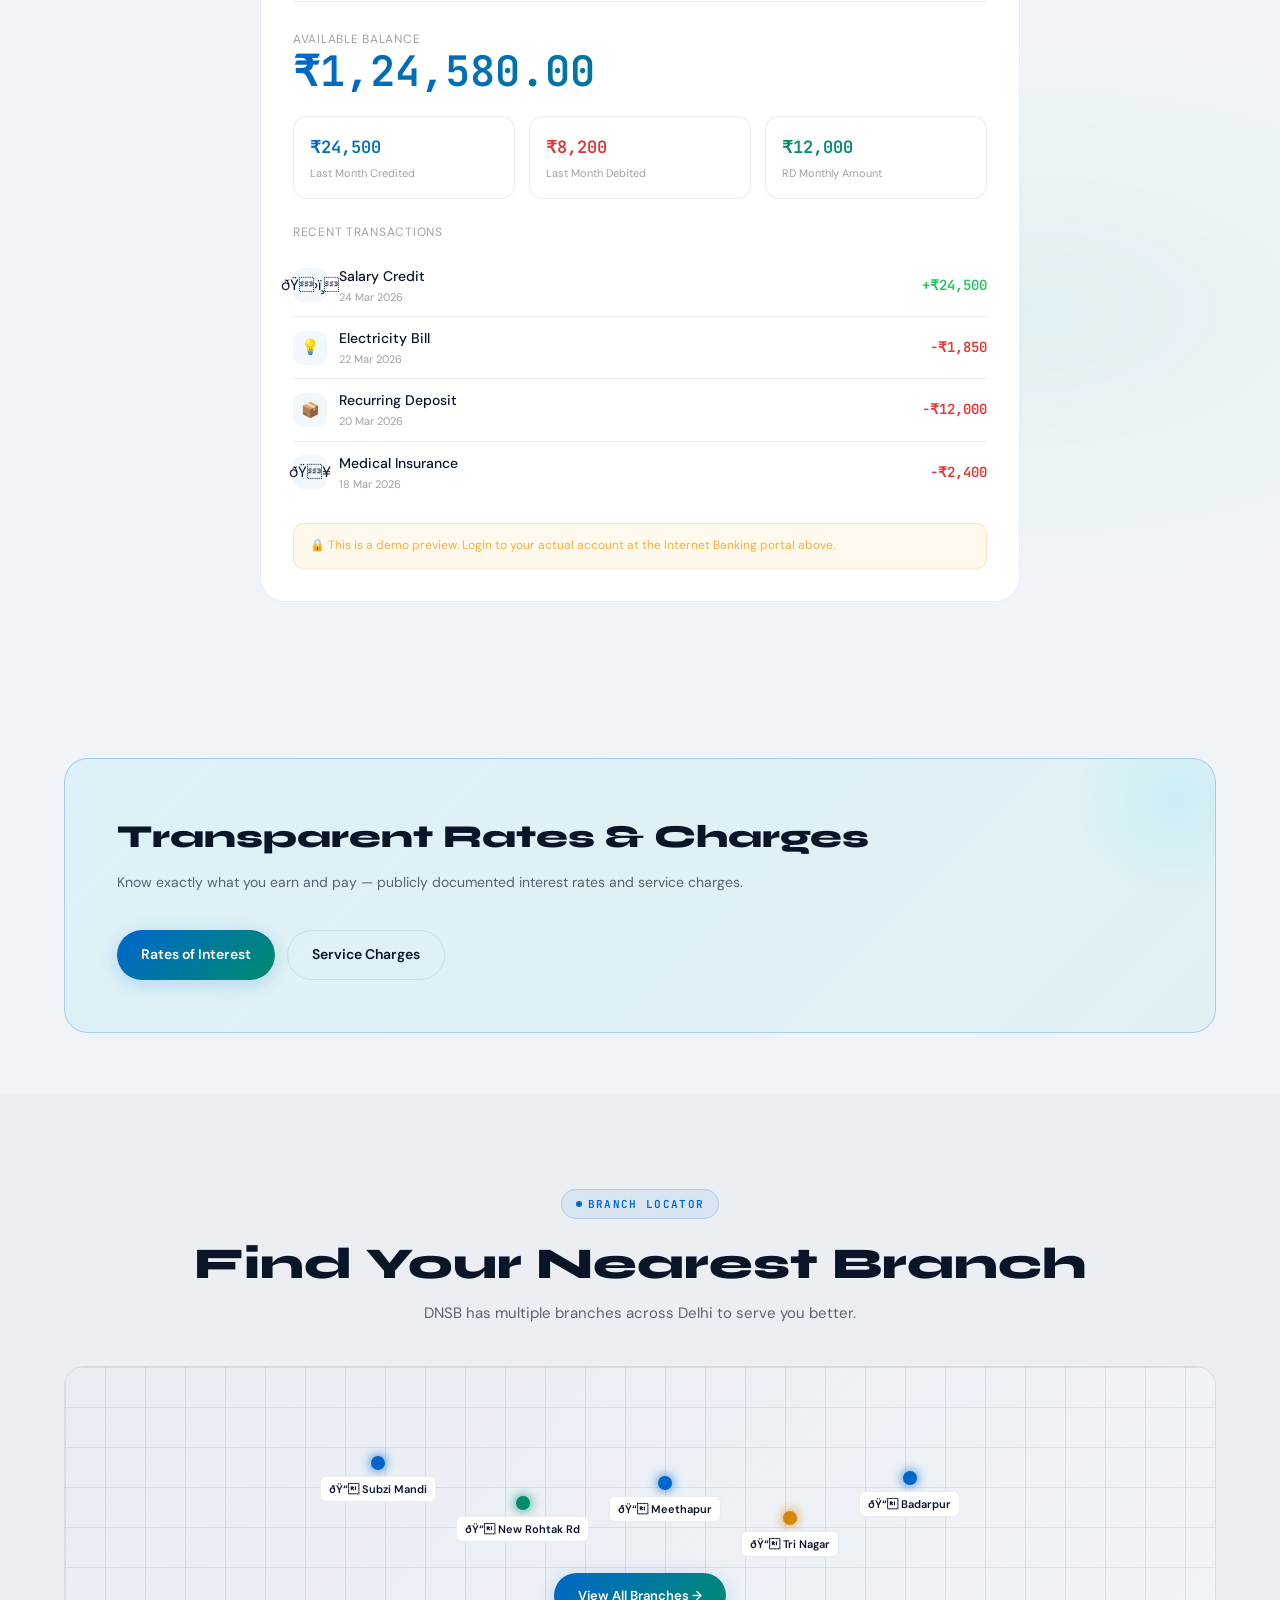
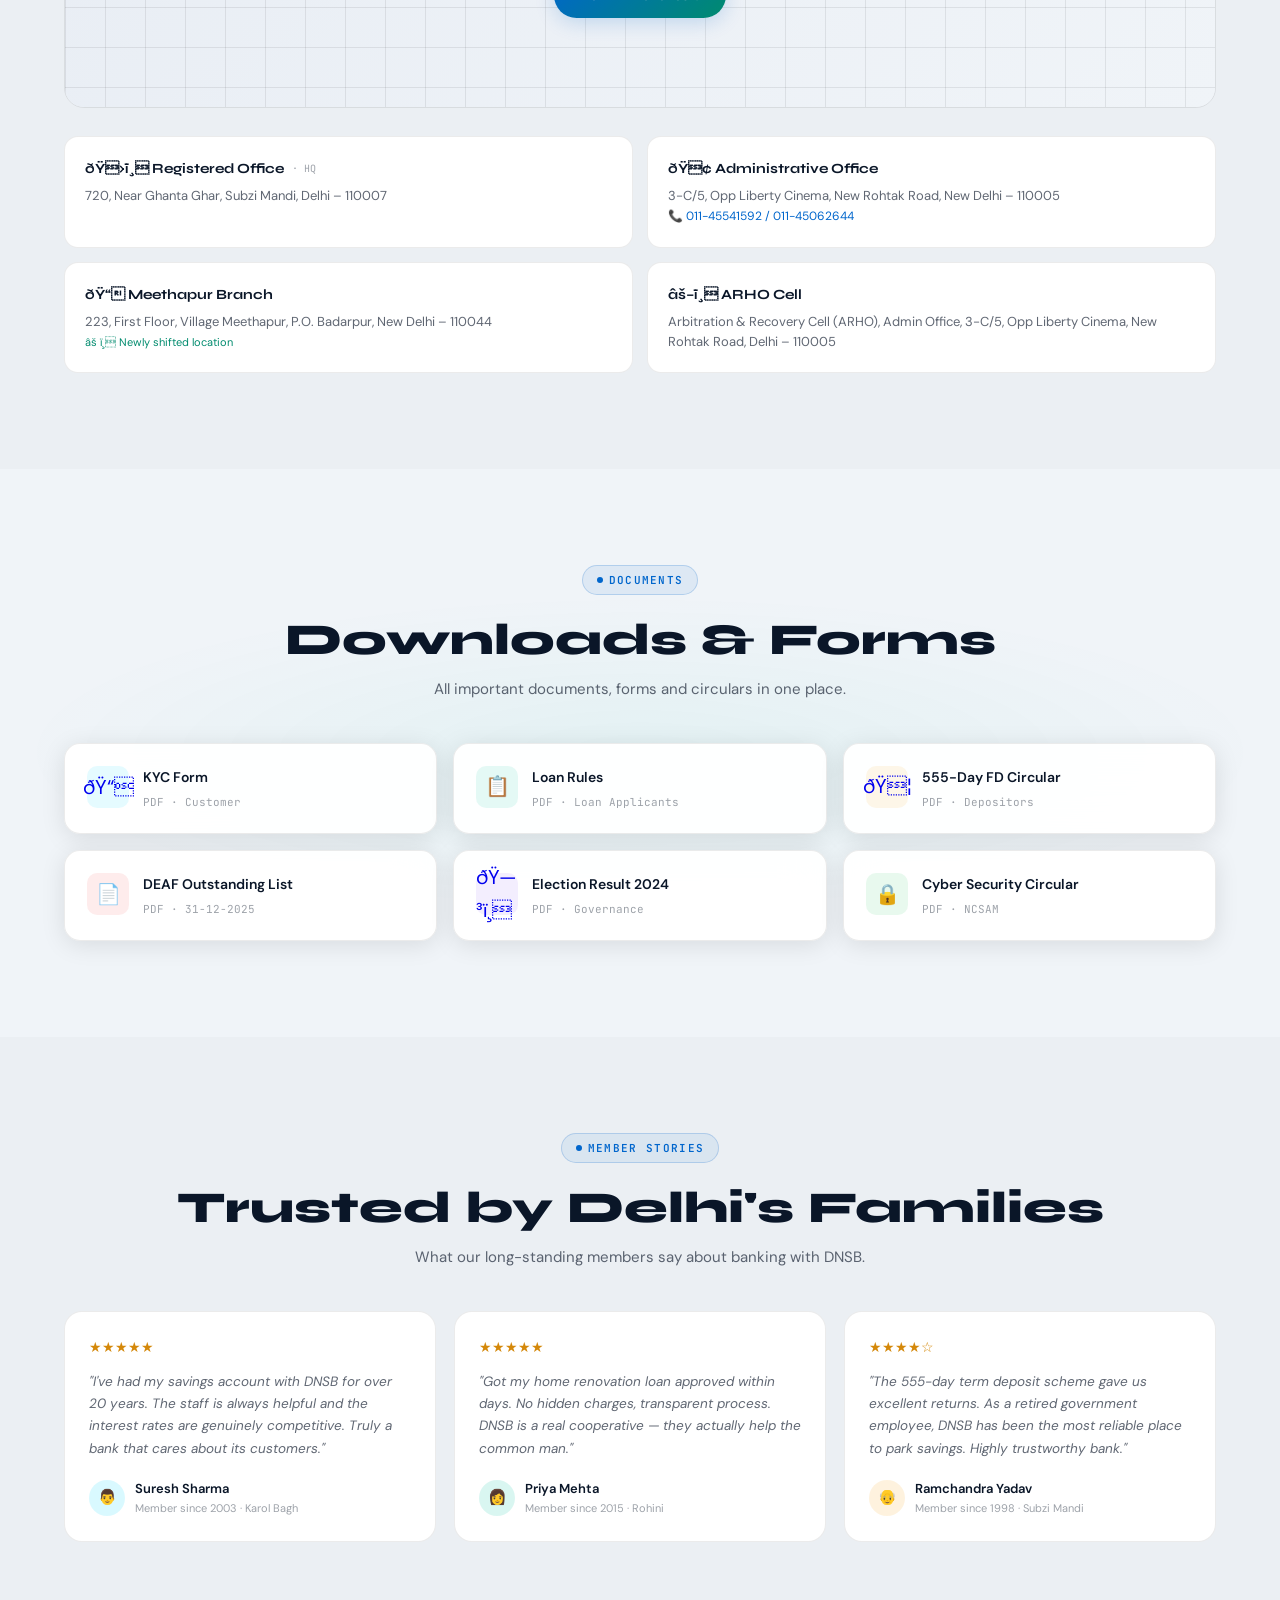
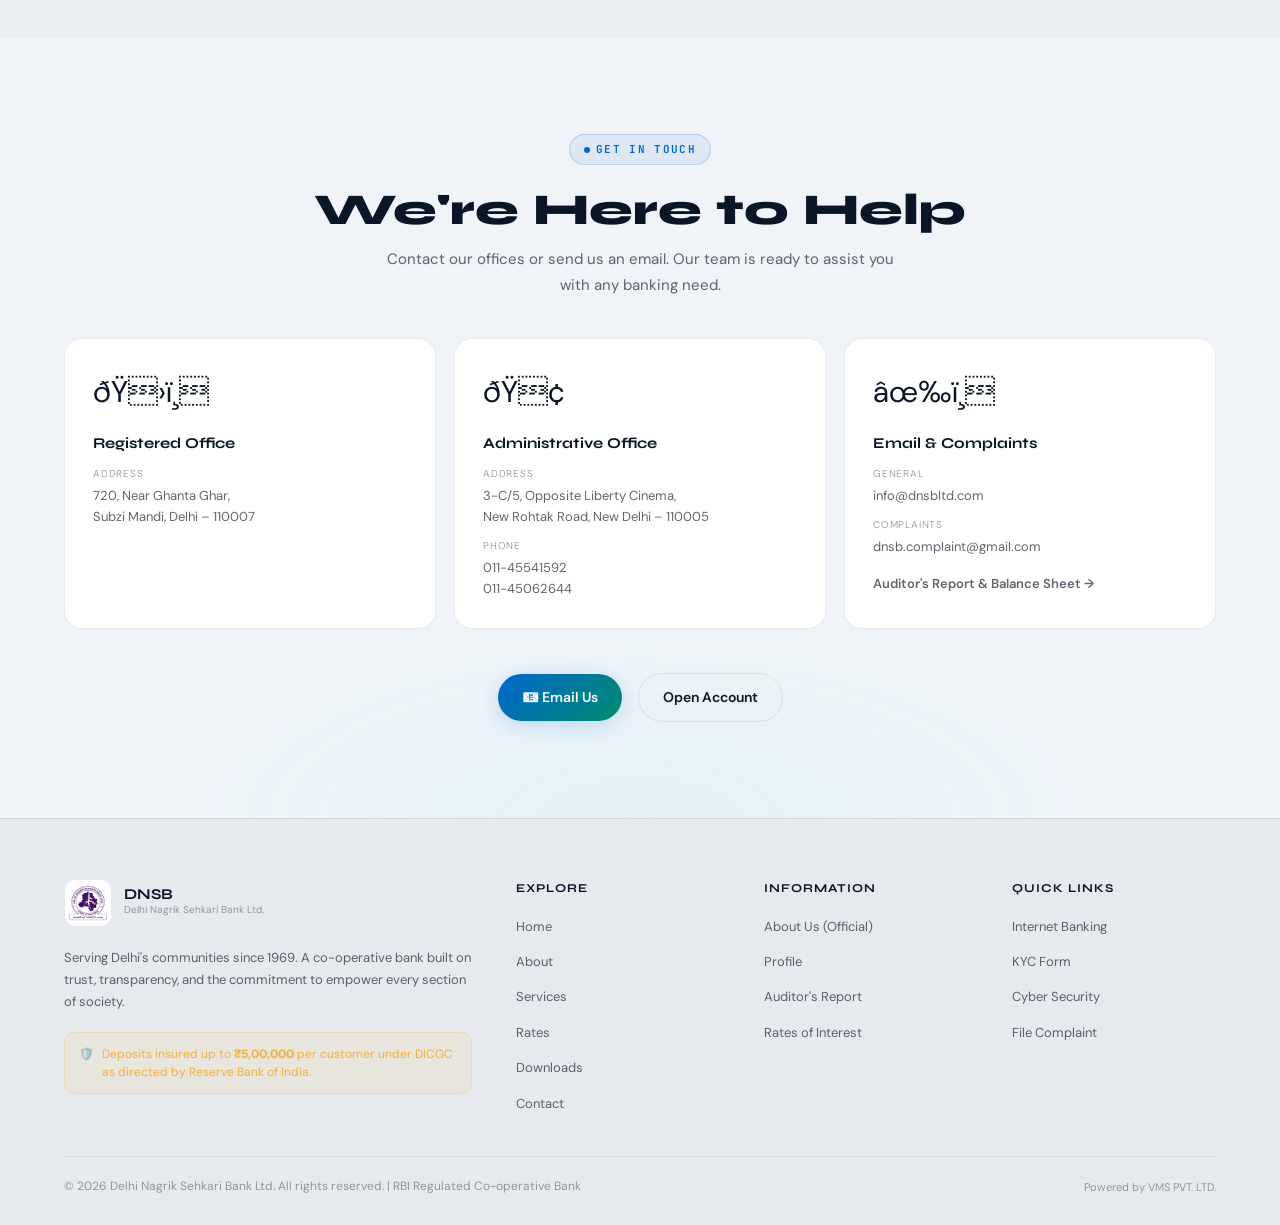
==== commit 875e8386: "this is new index" ====
--- a/index.html
+++ b/index.html
@@ -13,7 +13,7 @@
 
 <canvas id="bg-canvas"></canvas>
 
-<!-- Header: edit components/header.html (needs http://127.0.0.1 or similar â€” not file://) -->
+<!-- Header: edit components/header.html (needs http://127.0.0.1 or similar — not file://) -->
 <div id="header-mount" class="components-mount"></div>
 
 <!-- ================================================================ HERO ================================================================ -->
@@ -69,16 +69,16 @@
   <div class="mq-label">📢 Notices</div>
   <div style="overflow:hidden">
     <div class="mq-track">
-      <span class="mq-item"><span class="mq-dot">â–¸</span><a href="https://dnsbltd.com/wp-content/uploads/2026/02/LIST-OF-DEAF-OUTSTANDING-31122025.pdf" target="_blank">DEAF Outstanding as on 31-12-2025</a></span>
-      <span class="mq-item"><span class="mq-dot">â–¸</span>Meethapur Branch shifted â€” 223, Village Meethapur, Badarpur, Delhi-110044</span>
-      <span class="mq-item"><span class="mq-dot">â–¸</span>ARHO shifted to Admin Office, 3-C/5, Opp Liberty Cinema, New Rohtak Road, Delhi-110005</span>
-      <span class="mq-item"><span class="mq-dot">â–¸</span><a href="https://dnsbltd.com/wp-content/uploads/2025/03/CIR872.pdf" target="_blank">Term Deposit Scheme for 555 Days â€” View Circular</a></span>
-      <span class="mq-item"><span class="mq-dot">â–¸</span><a href="https://dnsbltd.com/wp-content/uploads/2024/10/RESULT-OF-ELECTION-2024-DNSBL.pdf" target="_blank">Election Result 2024 â€” DNSBL Published</a></span>
-      <span class="mq-item"><span class="mq-dot">â–¸</span><a href="https://dnsbltd.com/wp-content/uploads/2026/02/LIST-OF-DEAF-OUTSTANDING-31122025.pdf" target="_blank">DEAF Outstanding as on 31-12-2025</a></span>
-      <span class="mq-item"><span class="mq-dot">â–¸</span>Meethapur Branch shifted â€” 223, Village Meethapur, Badarpur, Delhi-110044</span>
-      <span class="mq-item"><span class="mq-dot">â–¸</span>ARHO shifted to Admin Office, 3-C/5, Opp Liberty Cinema, New Rohtak Road, Delhi-110005</span>
-      <span class="mq-item"><span class="mq-dot">â–¸</span><a href="https://dnsbltd.com/wp-content/uploads/2025/03/CIR872.pdf" target="_blank">Term Deposit Scheme for 555 Days â€” View Circular</a></span>
-      <span class="mq-item"><span class="mq-dot">â–¸</span><a href="https://dnsbltd.com/wp-content/uploads/2024/10/RESULT-OF-ELECTION-2024-DNSBL.pdf" target="_blank">Election Result 2024 â€” DNSBL Published</a></span>
+      <span class="mq-item"><span class="mq-dot">▸</span><a href="https://dnsbltd.com/wp-content/uploads/2026/02/LIST-OF-DEAF-OUTSTANDING-31122025.pdf" target="_blank">DEAF Outstanding as on 31-12-2025</a></span>
+      <span class="mq-item"><span class="mq-dot">▸</span>Meethapur Branch shifted — 223, Village Meethapur, Badarpur, Delhi-110044</span>
+      <span class="mq-item"><span class="mq-dot">▸</span>ARHO shifted to Admin Office, 3-C/5, Opp Liberty Cinema, New Rohtak Road, Delhi-110005</span>
+      <span class="mq-item"><span class="mq-dot">▸</span><a href="https://dnsbltd.com/wp-content/uploads/2025/03/CIR872.pdf" target="_blank">Term Deposit Scheme for 555 Days — View Circular</a></span>
+      <span class="mq-item"><span class="mq-dot">▸</span><a href="https://dnsbltd.com/wp-content/uploads/2024/10/RESULT-OF-ELECTION-2024-DNSBL.pdf" target="_blank">Election Result 2024 — DNSBL Published</a></span>
+      <span class="mq-item"><span class="mq-dot">▸</span><a href="https://dnsbltd.com/wp-content/uploads/2026/02/LIST-OF-DEAF-OUTSTANDING-31122025.pdf" target="_blank">DEAF Outstanding as on 31-12-2025</a></span>
+      <span class="mq-item"><span class="mq-dot">▸</span>Meethapur Branch shifted — 223, Village Meethapur, Badarpur, Delhi-110044</span>
+      <span class="mq-item"><span class="mq-dot">▸</span>ARHO shifted to Admin Office, 3-C/5, Opp Liberty Cinema, New Rohtak Road, Delhi-110005</span>
+      <span class="mq-item"><span class="mq-dot">▸</span><a href="https://dnsbltd.com/wp-content/uploads/2025/03/CIR872.pdf" target="_blank">Term Deposit Scheme for 555 Days — View Circular</a></span>
+      <span class="mq-item"><span class="mq-dot">▸</span><a href="https://dnsbltd.com/wp-content/uploads/2024/10/RESULT-OF-ELECTION-2024-DNSBL.pdf" target="_blank">Election Result 2024 — DNSBL Published</a></span>
     </div>
   </div>
 </div>
@@ -89,15 +89,15 @@
     <div class="reveal" style="text-align:center;margin-bottom:48px">
       <span class="tag">What We Offer</span>
       <h2 class="section-title">Banking Services Designed for You</h2>
-      <p class="section-sub" style="margin:0 auto">From everyday savings to flexible loans â€” comprehensive financial solutions for every section of society.</p>
+      <p class="section-sub" style="margin:0 auto">From everyday savings to flexible loans — comprehensive financial solutions for every section of society.</p>
     </div>
     <div class="svc-grid">
-      <div class="svc-card reveal"><div class="svc-icon" style="background:rgba(0,212,255,0.1)">💰</div><h3>Savings & Deposits</h3><p>Grow your wealth securely with our range of RBI-compliant deposit accounts.</p><div class="svc-tags"><span class="svc-tag">Savings Bank</span><span class="svc-tag">Current A/C</span><span class="svc-tag">Recurring</span><span class="svc-tag">Term Deposit</span><span class="svc-tag">No Frill A/C</span></div><a href="#rates-cta" class="svc-link">View Rates â†’</a></div>
-      <div class="svc-card reveal" style="transition-delay:.07s"><div class="svc-icon" style="background:rgba(0,196,160,0.1)">ðŸ </div><h3>Loans</h3><p>Affordable loan products for personal, housing and vehicle needs.</p><div class="svc-tags"><span class="svc-tag">Unsecured Loans</span><span class="svc-tag">Secured Loans</span><span class="svc-tag">Mortgage</span><span class="svc-tag">Vehicle Loan</span><span class="svc-tag">Renovation</span></div><a href="http://aptechdelhi.co.in/delhibanksss/wp-content/uploads/2018/07/LOAN-RULES-DNSBL.pdf" target="_blank" class="svc-link">Loan Rules â†’</a></div>
-      <div class="svc-card reveal" style="transition-delay:.14s"><div class="svc-icon" style="background:rgba(245,166,35,0.1)">📊</div><h3>Cash Credit &amp; OD</h3><p>Flexible credit facilities for businesses and individuals.</p><div class="svc-tags"><span class="svc-tag">Clean CC/OD</span><span class="svc-tag">Secured CC/OD</span></div><a href="#contact" class="svc-link">Enquire â†’</a></div>
-      <div class="svc-card reveal" style="transition-delay:.21s"><div class="svc-icon" style="background:rgba(139,92,246,0.1)">💻</div><h3>Digital Products</h3><p>Modern banking at your fingertips â€” access your account anytime.</p><div class="svc-tags"><span class="svc-tag">Internet Banking</span><span class="svc-tag">24/7 Access</span></div><a href="https://online.dnsbltd.com/ibs-jsp/faces/pages/user/login.xhtml" target="_blank" class="svc-link">Login â†’</a></div>
-      <div class="svc-card reveal" style="transition-delay:.28s"><div class="svc-icon" style="background:rgba(239,68,68,0.1)">📋</div><h3>Tenders &amp; Empanelment</h3><p>Official procurement and empanelment notices for vendors.</p><div class="svc-tags"><span class="svc-tag">Current Tenders</span><span class="svc-tag">Empanelment</span></div><a href="https://dnsbltd.com/" target="_blank" class="svc-link">View Tenders â†’</a></div>
-      <div class="svc-card reveal" style="transition-delay:.35s"><div class="svc-icon" style="background:rgba(34,197,94,0.1)">🔒</div><h3>KYC &amp; Compliance</h3><p>Stay compliant with RBI guidelines. Complete your KYC easily.</p><div class="svc-tags"><span class="svc-tag">KYC Form</span><span class="svc-tag">DICGC</span><span class="svc-tag">Cyber Security</span></div><a href="http://dnsbltd.com/wp-content/uploads/2018/04/KYC%20FORM.pdf" target="_blank" class="svc-link">KYC Form â†’</a></div>
+      <div class="svc-card reveal"><div class="svc-icon" style="background:rgba(0,212,255,0.1)">💰</div><h3>Savings & Deposits</h3><p>Grow your wealth securely with our range of RBI-compliant deposit accounts.</p><div class="svc-tags"><span class="svc-tag">Savings Bank</span><span class="svc-tag">Current A/C</span><span class="svc-tag">Recurring</span><span class="svc-tag">Term Deposit</span><span class="svc-tag">No Frill A/C</span></div><a href="#rates-cta" class="svc-link">View Rates →</a></div>
+      <div class="svc-card reveal" style="transition-delay:.07s"><div class="svc-icon" style="background:rgba(0,196,160,0.1)">ðŸ </div><h3>Loans</h3><p>Affordable loan products for personal, housing and vehicle needs.</p><div class="svc-tags"><span class="svc-tag">Unsecured Loans</span><span class="svc-tag">Secured Loans</span><span class="svc-tag">Mortgage</span><span class="svc-tag">Vehicle Loan</span><span class="svc-tag">Renovation</span></div><a href="http://aptechdelhi.co.in/delhibanksss/wp-content/uploads/2018/07/LOAN-RULES-DNSBL.pdf" target="_blank" class="svc-link">Loan Rules →</a></div>
+      <div class="svc-card reveal" style="transition-delay:.14s"><div class="svc-icon" style="background:rgba(245,166,35,0.1)">📊</div><h3>Cash Credit &amp; OD</h3><p>Flexible credit facilities for businesses and individuals.</p><div class="svc-tags"><span class="svc-tag">Clean CC/OD</span><span class="svc-tag">Secured CC/OD</span></div><a href="#contact" class="svc-link">Enquire →</a></div>
+      <div class="svc-card reveal" style="transition-delay:.21s"><div class="svc-icon" style="background:rgba(139,92,246,0.1)">💻</div><h3>Digital Products</h3><p>Modern banking at your fingertips — access your account anytime.</p><div class="svc-tags"><span class="svc-tag">Internet Banking</span><span class="svc-tag">24/7 Access</span></div><a href="https://online.dnsbltd.com/ibs-jsp/faces/pages/user/login.xhtml" target="_blank" class="svc-link">Login →</a></div>
+      <div class="svc-card reveal" style="transition-delay:.28s"><div class="svc-icon" style="background:rgba(239,68,68,0.1)">📋</div><h3>Tenders &amp; Empanelment</h3><p>Official procurement and empanelment notices for vendors.</p><div class="svc-tags"><span class="svc-tag">Current Tenders</span><span class="svc-tag">Empanelment</span></div><a href="https://dnsbltd.com/" target="_blank" class="svc-link">View Tenders →</a></div>
+      <div class="svc-card reveal" style="transition-delay:.35s"><div class="svc-icon" style="background:rgba(34,197,94,0.1)">🔒</div><h3>KYC &amp; Compliance</h3><p>Stay compliant with RBI guidelines. Complete your KYC easily.</p><div class="svc-tags"><span class="svc-tag">KYC Form</span><span class="svc-tag">DICGC</span><span class="svc-tag">Cyber Security</span></div><a href="http://dnsbltd.com/wp-content/uploads/2018/04/KYC%20FORM.pdf" target="_blank" class="svc-link">KYC Form →</a></div>
     </div>
   </div>
 </section>
@@ -149,11 +149,11 @@
           <div class="calc-group">
             <label>Loan Amount</label>
             <div class="calc-input-wrap">
-              <span class="calc-prefix">â‚¹</span>
+              <span class="calc-prefix">₹</span>
               <input type="number" id="loan-amount" value="500000" min="10000" max="10000000" oninput="calcEMI()"/>
             </div>
             <input type="range" id="amt-slider" min="10000" max="5000000" step="10000" value="500000" oninput="syncSlider('amt');calcEMI()"/>
-            <div class="range-labels"><span>â‚¹10K</span><span>â‚¹50L</span></div>
+            <div class="range-labels"><span>₹10K</span><span>₹50L</span></div>
           </div>
           <div class="calc-group">
             <label>Interest Rate (% p.a.)</label>
@@ -175,19 +175,19 @@
           </div>
           <div class="calc-group" style="align-self:end">
             <div class="emi-result">
-              <div><div class="emi-val" id="emi-monthly">â‚¹0</div><div class="emi-key">Monthly EMI</div></div>
+              <div><div class="emi-val" id="emi-monthly">₹0</div><div class="emi-key">Monthly EMI</div></div>
               <div class="emi-divider"></div>
-              <div><div class="emi-val" id="emi-total" style="font-size:17px">â‚¹0</div><div class="emi-key">Total Payable</div></div>
+              <div><div class="emi-val" id="emi-total" style="font-size:17px">₹0</div><div class="emi-key">Total Payable</div></div>
             </div>
           </div>
         </div>
         <div style="display:grid;grid-template-columns:1fr 1fr 1fr;gap:14px;margin-bottom:24px">
           <div style="background:var(--bg-surface);border:1px solid var(--border);border-radius:12px;padding:16px;text-align:center">
-            <div style="font-family:'JetBrains Mono',monospace;font-size:18px;font-weight:600;color:var(--accent)" id="emi-principal">â‚¹0</div>
+            <div style="font-family:'JetBrains Mono',monospace;font-size:18px;font-weight:600;color:var(--accent)" id="emi-principal">₹0</div>
             <div style="font-size:11px;color:var(--text-muted);margin-top:4px">Principal Amount</div>
           </div>
           <div style="background:var(--bg-surface);border:1px solid var(--border);border-radius:12px;padding:16px;text-align:center">
-            <div style="font-family:'JetBrains Mono',monospace;font-size:18px;font-weight:600;color:var(--accent-gold)" id="emi-interest">â‚¹0</div>
+            <div style="font-family:'JetBrains Mono',monospace;font-size:18px;font-weight:600;color:var(--accent-gold)" id="emi-interest">₹0</div>
             <div style="font-size:11px;color:var(--text-muted);margin-top:4px">Total Interest</div>
           </div>
           <div style="background:var(--bg-surface);border:1px solid var(--border);border-radius:12px;padding:16px;text-align:center">
@@ -196,7 +196,7 @@
           </div>
         </div>
         <div style="display:flex;gap:12px;flex-wrap:wrap">
-          <a href="#contact" class="btn btn-primary">Apply for Loan â†’</a>
+          <a href="#contact" class="btn btn-primary">Apply for Loan →</a>
           <button class="btn btn-ghost" onclick="resetCalc()">Reset</button>
         </div>
       </div>
@@ -211,19 +211,19 @@
       <div class="reveal-left">
         <span class="tag">Digital Banking</span>
         <h2 class="section-title">Your Bank, Online &amp; Secure</h2>
-        <p class="section-sub">Access your DNSB account from anywhere through our Internet Banking portal â€” fast, secure, and available 24/7.</p>
+        <p class="section-sub">Access your DNSB account from anywhere through our Internet Banking portal — fast, secure, and available 24/7.</p>
         <div class="d-features">
           <div class="d-feat"><div class="d-ico">💳</div><div><div class="d-title">Account Management</div><div class="d-desc">Check balances, view statements, manage your accounts online anytime.</div></div></div>
           <div class="d-feat"><div class="d-ico">ðŸ”</div><div><div class="d-title">Secure Authentication</div><div class="d-desc">Multi-layer login security protecting your account 24/7.</div></div></div>
-          <div class="d-feat"><div class="d-ico">📲</div><div><div class="d-title">24/7 Availability</div><div class="d-desc">Banking on your schedule â€” no branch visit needed for routine tasks.</div></div></div>
+          <div class="d-feat"><div class="d-ico">📲</div><div><div class="d-title">24/7 Availability</div><div class="d-desc">Banking on your schedule — no branch visit needed for routine tasks.</div></div></div>
         </div>
       </div>
       <div class="reveal-right">
         <div class="ib-card">
           <div class="ib-ico">ðŸ¦</div>
           <div class="ib-title">Internet Banking Portal</div>
-          <div class="ib-desc">Secure login to your DNSB account. Full access to banking services â€” anytime, anywhere.</div>
-          <a href="https://online.dnsbltd.com/ibs-jsp/faces/pages/user/login.xhtml" target="_blank" class="btn btn-primary" style="width:100%">Login to Internet Banking â†’</a>
+          <div class="ib-desc">Secure login to your DNSB account. Full access to banking services — anytime, anywhere.</div>
+          <a href="https://online.dnsbltd.com/ibs-jsp/faces/pages/user/login.xhtml" target="_blank" class="btn btn-primary" style="width:100%">Login to Internet Banking →</a>
           <div class="ib-secure">🔒 SSL Encrypted · RBI Compliant</div>
         </div>
       </div>
@@ -249,19 +249,19 @@
       </div>
       <div>
         <div class="dash-bal-label">Available Balance</div>
-        <div class="dash-bal gradient-text">â‚¹1,24,580.00</div>
+        <div class="dash-bal gradient-text">₹1,24,580.00</div>
       </div>
       <div class="dash-cards">
-        <div class="dash-mini"><div class="dm-val gradient-text">â‚¹24,500</div><div class="dm-key">Last Month Credited</div></div>
-        <div class="dash-mini"><div class="dm-val" style="color:var(--accent-danger)">â‚¹8,200</div><div class="dm-key">Last Month Debited</div></div>
-        <div class="dash-mini"><div class="dm-val" style="color:var(--accent-2)">â‚¹12,000</div><div class="dm-key">RD Monthly Amount</div></div>
+        <div class="dash-mini"><div class="dm-val gradient-text">₹24,500</div><div class="dm-key">Last Month Credited</div></div>
+        <div class="dash-mini"><div class="dm-val" style="color:var(--accent-danger)">₹8,200</div><div class="dm-key">Last Month Debited</div></div>
+        <div class="dash-mini"><div class="dm-val" style="color:var(--accent-2)">₹12,000</div><div class="dm-key">RD Monthly Amount</div></div>
       </div>
       <div class="dash-txns">
         <div class="txn-title">Recent Transactions</div>
-        <div class="txn-item"><div class="txn-left"><div class="txn-ico">ðŸ›ï¸</div><div><div class="txn-name">Salary Credit</div><div class="txn-date">24 Mar 2026</div></div></div><div class="txn-amt cr">+â‚¹24,500</div></div>
-        <div class="txn-item"><div class="txn-left"><div class="txn-ico">💡</div><div><div class="txn-name">Electricity Bill</div><div class="txn-date">22 Mar 2026</div></div></div><div class="txn-amt dr">âˆ’â‚¹1,850</div></div>
-        <div class="txn-item"><div class="txn-left"><div class="txn-ico">📦</div><div><div class="txn-name">Recurring Deposit</div><div class="txn-date">20 Mar 2026</div></div></div><div class="txn-amt dr">âˆ’â‚¹12,000</div></div>
-        <div class="txn-item"><div class="txn-left"><div class="txn-ico">ðŸ¥</div><div><div class="txn-name">Medical Insurance</div><div class="txn-date">18 Mar 2026</div></div></div><div class="txn-amt dr">âˆ’â‚¹2,400</div></div>
+        <div class="txn-item"><div class="txn-left"><div class="txn-ico">ðŸ›ï¸</div><div><div class="txn-name">Salary Credit</div><div class="txn-date">24 Mar 2026</div></div></div><div class="txn-amt cr">+₹24,500</div></div>
+        <div class="txn-item"><div class="txn-left"><div class="txn-ico">💡</div><div><div class="txn-name">Electricity Bill</div><div class="txn-date">22 Mar 2026</div></div></div><div class="txn-amt dr">−₹1,850</div></div>
+        <div class="txn-item"><div class="txn-left"><div class="txn-ico">📦</div><div><div class="txn-name">Recurring Deposit</div><div class="txn-date">20 Mar 2026</div></div></div><div class="txn-amt dr">−₹12,000</div></div>
+        <div class="txn-item"><div class="txn-left"><div class="txn-ico">ðŸ¥</div><div><div class="txn-name">Medical Insurance</div><div class="txn-date">18 Mar 2026</div></div></div><div class="txn-amt dr">−₹2,400</div></div>
       </div>
       <div class="dash-note">🔒 This is a demo preview. Login to your actual account at the Internet Banking portal above.</div>
     </div>
@@ -274,7 +274,7 @@
     <div class="rates-box reveal">
       <div>
         <h2>Transparent Rates &amp; Charges</h2>
-        <p>Know exactly what you earn and pay â€” publicly documented interest rates and service charges.</p>
+        <p>Know exactly what you earn and pay — publicly documented interest rates and service charges.</p>
       </div>
       <div class="rates-actions">
         <a href="https://dnsbltd.com/rates-of-interest/" target="_blank" class="btn btn-primary">Rates of Interest</a>
@@ -303,15 +303,15 @@
           <div class="map-pin" style="margin-top:15px"><div class="pin-dot"></div><div class="pin-label">ðŸ“ Badarpur</div></div>
         </div>
         <div class="map-cta">
-          <a href="https://dnsbltd.com/contact-us/" target="_blank" class="btn btn-primary" style="font-size:13px">View All Branches â†’</a>
+          <a href="https://dnsbltd.com/contact-us/" target="_blank" class="btn btn-primary" style="font-size:13px">View All Branches →</a>
         </div>
       </div>
     </div>
     <div class="branch-list">
-      <div class="b-card reveal"><div class="b-name">ðŸ›ï¸ Registered Office<span style="font-size:10px;font-weight:400;color:var(--text-muted);font-family:'JetBrains Mono',monospace"> · HQ</span></div><div class="b-addr">720, Near Ghanta Ghar, Subzi Mandi, Delhi â€“ 110007</div></div>
-      <div class="b-card reveal" style="transition-delay:.08s"><div class="b-name">ðŸ¢ Administrative Office</div><div class="b-addr">3-C/5, Opp Liberty Cinema, New Rohtak Road, New Delhi â€“ 110005<br/><span style="color:var(--accent);font-size:12px">📞 011-45541592 / 011-45062644</span></div></div>
-      <div class="b-card reveal" style="transition-delay:.16s"><div class="b-name">ðŸ“ Meethapur Branch</div><div class="b-addr">223, First Floor, Village Meethapur, P.O. Badarpur, New Delhi â€“ 110044<br/><span style="color:var(--accent-2);font-size:11px">âš ï¸ Newly shifted location</span></div></div>
-      <div class="b-card reveal" style="transition-delay:.24s"><div class="b-name">âš–ï¸ ARHO Cell</div><div class="b-addr">Arbitration &amp; Recovery Cell (ARHO), Admin Office, 3-C/5, Opp Liberty Cinema, New Rohtak Road, Delhi â€“ 110005</div></div>
+      <div class="b-card reveal"><div class="b-name">ðŸ›ï¸ Registered Office<span style="font-size:10px;font-weight:400;color:var(--text-muted);font-family:'JetBrains Mono',monospace"> · HQ</span></div><div class="b-addr">720, Near Ghanta Ghar, Subzi Mandi, Delhi – 110007</div></div>
+      <div class="b-card reveal" style="transition-delay:.08s"><div class="b-name">ðŸ¢ Administrative Office</div><div class="b-addr">3-C/5, Opp Liberty Cinema, New Rohtak Road, New Delhi – 110005<br/><span style="color:var(--accent);font-size:12px">📞 011-45541592 / 011-45062644</span></div></div>
+      <div class="b-card reveal" style="transition-delay:.16s"><div class="b-name">ðŸ“ Meethapur Branch</div><div class="b-addr">223, First Floor, Village Meethapur, P.O. Badarpur, New Delhi – 110044<br/><span style="color:var(--accent-2);font-size:11px">âš ï¸ Newly shifted location</span></div></div>
+      <div class="b-card reveal" style="transition-delay:.24s"><div class="b-name">âš–ï¸ ARHO Cell</div><div class="b-addr">Arbitration &amp; Recovery Cell (ARHO), Admin Office, 3-C/5, Opp Liberty Cinema, New Rohtak Road, Delhi – 110005</div></div>
     </div>
   </div>
 </section>
@@ -363,17 +363,17 @@
     </div>
     <div class="testi-grid">
       <div class="testi-card reveal">
-        <div class="testi-stars">â˜…â˜…â˜…â˜…â˜…</div>
+        <div class="testi-stars">★★★★★</div>
         <div class="testi-text">"I've had my savings account with DNSB for over 20 years. The staff is always helpful and the interest rates are genuinely competitive. Truly a bank that cares about its customers."</div>
         <div class="testi-author"><div class="testi-av" style="background:rgba(0,212,255,0.15)">👨</div><div><div class="testi-name">Suresh Sharma</div><div class="testi-since">Member since 2003 · Karol Bagh</div></div></div>
       </div>
       <div class="testi-card reveal" style="transition-delay:.1s">
-        <div class="testi-stars">â˜…â˜…â˜…â˜…â˜…</div>
-        <div class="testi-text">"Got my home renovation loan approved within days. No hidden charges, transparent process. DNSB is a real cooperative â€” they actually help the common man."</div>
+        <div class="testi-stars">★★★★★</div>
+        <div class="testi-text">"Got my home renovation loan approved within days. No hidden charges, transparent process. DNSB is a real cooperative — they actually help the common man."</div>
         <div class="testi-author"><div class="testi-av" style="background:rgba(0,196,160,0.15)">👩</div><div><div class="testi-name">Priya Mehta</div><div class="testi-since">Member since 2015 · Rohini</div></div></div>
       </div>
       <div class="testi-card reveal" style="transition-delay:.2s">
-        <div class="testi-stars">â˜…â˜…â˜…â˜…â˜†</div>
+        <div class="testi-stars">★★★★☆</div>
         <div class="testi-text">"The 555-day term deposit scheme gave us excellent returns. As a retired government employee, DNSB has been the most reliable place to park savings. Highly trustworthy bank."</div>
         <div class="testi-author"><div class="testi-av" style="background:rgba(245,166,35,0.15)">👴</div><div><div class="testi-name">Ramchandra Yadav</div><div class="testi-since">Member since 1998 · Subzi Mandi</div></div></div>
       </div>
@@ -390,9 +390,9 @@
       <p class="section-sub" style="margin:0 auto">Contact our offices or send us an email. Our team is ready to assist you with any banking need.</p>
     </div>
     <div class="contact-grid">
-      <div class="ct-card reveal"><div class="ct-ico">ðŸ›ï¸</div><h4>Registered Office</h4><div class="ct-label">Address</div><p>720, Near Ghanta Ghar,<br/>Subzi Mandi, Delhi â€“ 110007</p></div>
-      <div class="ct-card reveal" style="transition-delay:.1s"><div class="ct-ico">ðŸ¢</div><h4>Administrative Office</h4><div class="ct-label">Address</div><p>3-C/5, Opposite Liberty Cinema,<br/>New Rohtak Road, New Delhi â€“ 110005</p><div class="ct-label">Phone</div><a href="tel:01145541592">011-45541592</a><a href="tel:01145062644">011-45062644</a></div>
-      <div class="ct-card reveal" style="transition-delay:.2s"><div class="ct-ico">âœ‰ï¸</div><h4>Email &amp; Complaints</h4><div class="ct-label">General</div><a href="mailto:info@dnsbltd.com">info@dnsbltd.com</a><div class="ct-label">Complaints</div><a href="mailto:dnsb.complaint@gmail.com">dnsb.complaint@gmail.com</a><div style="margin-top:16px"><a href="https://dnsbltd.com/auditors-report-balance-sheet/" target="_blank" class="svc-link">Auditor's Report &amp; Balance Sheet â†’</a></div></div>
+      <div class="ct-card reveal"><div class="ct-ico">ðŸ›ï¸</div><h4>Registered Office</h4><div class="ct-label">Address</div><p>720, Near Ghanta Ghar,<br/>Subzi Mandi, Delhi – 110007</p></div>
+      <div class="ct-card reveal" style="transition-delay:.1s"><div class="ct-ico">ðŸ¢</div><h4>Administrative Office</h4><div class="ct-label">Address</div><p>3-C/5, Opposite Liberty Cinema,<br/>New Rohtak Road, New Delhi – 110005</p><div class="ct-label">Phone</div><a href="tel:01145541592">011-45541592</a><a href="tel:01145062644">011-45062644</a></div>
+      <div class="ct-card reveal" style="transition-delay:.2s"><div class="ct-ico">âœ‰ï¸</div><h4>Email &amp; Complaints</h4><div class="ct-label">General</div><a href="mailto:info@dnsbltd.com">info@dnsbltd.com</a><div class="ct-label">Complaints</div><a href="mailto:dnsb.complaint@gmail.com">dnsb.complaint@gmail.com</a><div style="margin-top:16px"><a href="https://dnsbltd.com/auditors-report-balance-sheet/" target="_blank" class="svc-link">Auditor's Report &amp; Balance Sheet →</a></div></div>
     </div>
     <div style="text-align:center;margin-top:44px" class="reveal">
       <a href="mailto:info@dnsbltd.com" class="btn btn-primary" style="margin-right:12px">📧 Email Us</a>
@@ -597,7 +597,7 @@
     return;
   }
   if (lower.includes('open account') || lower.includes('saving') || lower.includes('account kholna')) {
-    addBotMsg("ðŸ¦ <strong>Account Opening at DNSB:</strong><br/>1ï¸âƒ£ Visit your nearest branch<br/>2ï¸âƒ£ Fill the KYC form (download below)<br/>3ï¸âƒ£ Submit: Aadhaar, PAN, photo, address proof<br/>4ï¸âƒ£ Initial deposit as required<br/><br/>📄 <a href='http://dnsbltd.com/wp-content/uploads/2018/04/KYC%20FORM.pdf' target='_blank' style='color:var(--accent)'>Download KYC Form â†’</a>");
+    addBotMsg("ðŸ¦ <strong>Account Opening at DNSB:</strong><br/>1ï¸âƒ£ Visit your nearest branch<br/>2ï¸âƒ£ Fill the KYC form (download below)<br/>3ï¸âƒ£ Submit: Aadhaar, PAN, photo, address proof<br/>4ï¸âƒ£ Initial deposit as required<br/><br/>📄 <a href='http://dnsbltd.com/wp-content/uploads/2018/04/KYC%20FORM.pdf' target='_blank' style='color:var(--accent)'>Download KYC Form →</a>");
     return;
   }
   if (lower.includes('loan') || lower.includes('emi') || lower.includes('rin')) {
@@ -605,19 +605,19 @@
     return;
   }
   if (lower.includes('dicgc') || lower.includes('insurance') || lower.includes('insure') || lower.includes('deposit safe')) {
-    addBotMsg("ðŸ›¡ï¸ <strong>DICGC Insurance:</strong><br/>Your deposits at DNSB are insured up to <strong>â‚¹5,00,000 per customer</strong> under RBI's Deposit Insurance &amp; Credit Guarantee Corporation (DICGC). This means your money is safe even in unexpected situations.");
+    addBotMsg("ðŸ›¡ï¸ <strong>DICGC Insurance:</strong><br/>Your deposits at DNSB are insured up to <strong>₹5,00,000 per customer</strong> under RBI's Deposit Insurance &amp; Credit Guarantee Corporation (DICGC). This means your money is safe even in unexpected situations.");
     return;
   }
   if (lower.includes('fd') || lower.includes('fixed') || lower.includes('555') || lower.includes('term deposit')) {
-    addBotMsg("📈 <strong>555-Day Term Deposit Scheme:</strong><br/>DNSB has an active special FD scheme for 555 days with attractive interest rates.<br/><br/>📄 <a href='https://dnsbltd.com/wp-content/uploads/2025/03/CIR872.pdf' target='_blank' style='color:var(--accent)'>Download Circular â†’</a><br/><br/>Visit any branch or call 011-45541592 for details.");
+    addBotMsg("📈 <strong>555-Day Term Deposit Scheme:</strong><br/>DNSB has an active special FD scheme for 555 days with attractive interest rates.<br/><br/>📄 <a href='https://dnsbltd.com/wp-content/uploads/2025/03/CIR872.pdf' target='_blank' style='color:var(--accent)'>Download Circular →</a><br/><br/>Visit any branch or call 011-45541592 for details.");
     return;
   }
   if (lower.includes('internet banking') || lower.includes('online') || lower.includes('login')) {
-    addBotMsg("💻 <strong>Internet Banking:</strong><br/>Access your account at:<br/><a href='https://online.dnsbltd.com/ibs-jsp/faces/pages/user/login.xhtml' target='_blank' style='color:var(--accent)'>online.dnsbltd.com â†’</a><br/><br/>For login issues, contact: <a href='mailto:info@dnsbltd.com' style='color:var(--accent)'>info@dnsbltd.com</a>");
+    addBotMsg("💻 <strong>Internet Banking:</strong><br/>Access your account at:<br/><a href='https://online.dnsbltd.com/ibs-jsp/faces/pages/user/login.xhtml' target='_blank' style='color:var(--accent)'>online.dnsbltd.com →</a><br/><br/>For login issues, contact: <a href='mailto:info@dnsbltd.com' style='color:var(--accent)'>info@dnsbltd.com</a>");
     return;
   }
   if (lower.includes('kyc') || lower.includes('document')) {
-    addBotMsg("ðŸ“ <strong>KYC Requirements:</strong><br/>â€¢ Aadhaar Card<br/>â€¢ PAN Card<br/>â€¢ Passport-size photo<br/>â€¢ Address proof<br/><br/><a href='http://dnsbltd.com/wp-content/uploads/2018/04/KYC%20FORM.pdf' target='_blank' style='color:var(--accent)'>Download KYC Form â†’</a>");
+    addBotMsg("ðŸ“ <strong>KYC Requirements:</strong><br/>â€¢ Aadhaar Card<br/>â€¢ PAN Card<br/>â€¢ Passport-size photo<br/>â€¢ Address proof<br/><br/><a href='http://dnsbltd.com/wp-content/uploads/2018/04/KYC%20FORM.pdf' target='_blank' style='color:var(--accent)'>Download KYC Form →</a>");
     return;
   }
   if (lower.includes('phone') || lower.includes('call') || lower.includes('contact') || lower.includes('email')) {
@@ -639,7 +639,7 @@
       body: JSON.stringify({
         model: 'claude-sonnet-4-20250514',
         max_tokens: 1000,
-        system: `You are a helpful banking assistant for Delhi Nagrik Sehkari Bank Ltd. (DNSB), a cooperative bank in Delhi established in 1969 by Late Sh. T.C. Gupta. You answer questions about the bank concisely and helpfully. Key facts: Founded 1969, serves economically weaker sections, DICGC insured â‚¹5L per customer, offices at Subzi Mandi and New Rohtak Road Delhi, phone 011-45541592, email info@dnsbltd.com, internet banking at online.dnsbltd.com. Keep answers under 80 words, friendly, and in simple English or Hindi mix if user speaks Hindi. Use relevant emojis sparingly.`,
+        system: `You are a helpful banking assistant for Delhi Nagrik Sehkari Bank Ltd. (DNSB), a cooperative bank in Delhi established in 1969 by Late Sh. T.C. Gupta. You answer questions about the bank concisely and helpfully. Key facts: Founded 1969, serves economically weaker sections, DICGC insured ₹5L per customer, offices at Subzi Mandi and New Rohtak Road Delhi, phone 011-45541592, email info@dnsbltd.com, internet banking at online.dnsbltd.com. Keep answers under 80 words, friendly, and in simple English or Hindi mix if user speaks Hindi. Use relevant emojis sparingly.`,
         messages: [{ role: 'user', content: msg }]
       })
     });
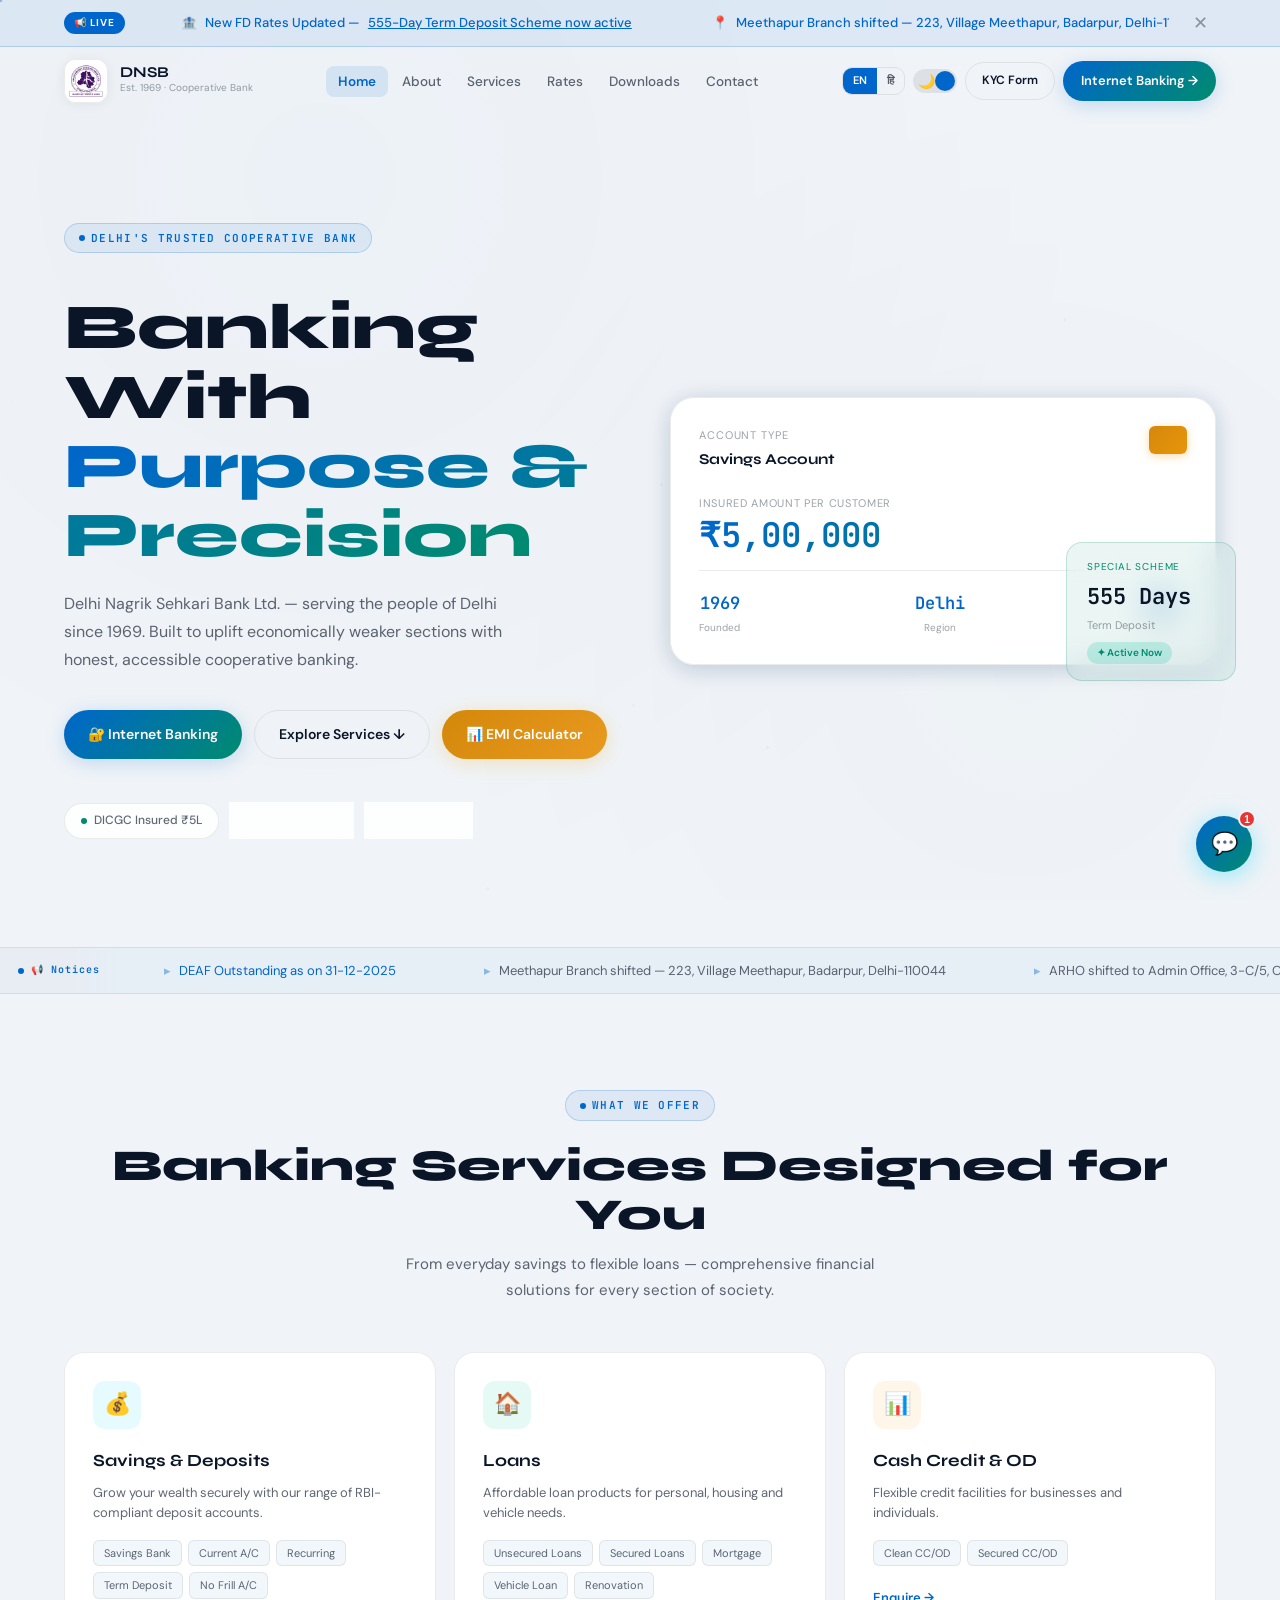
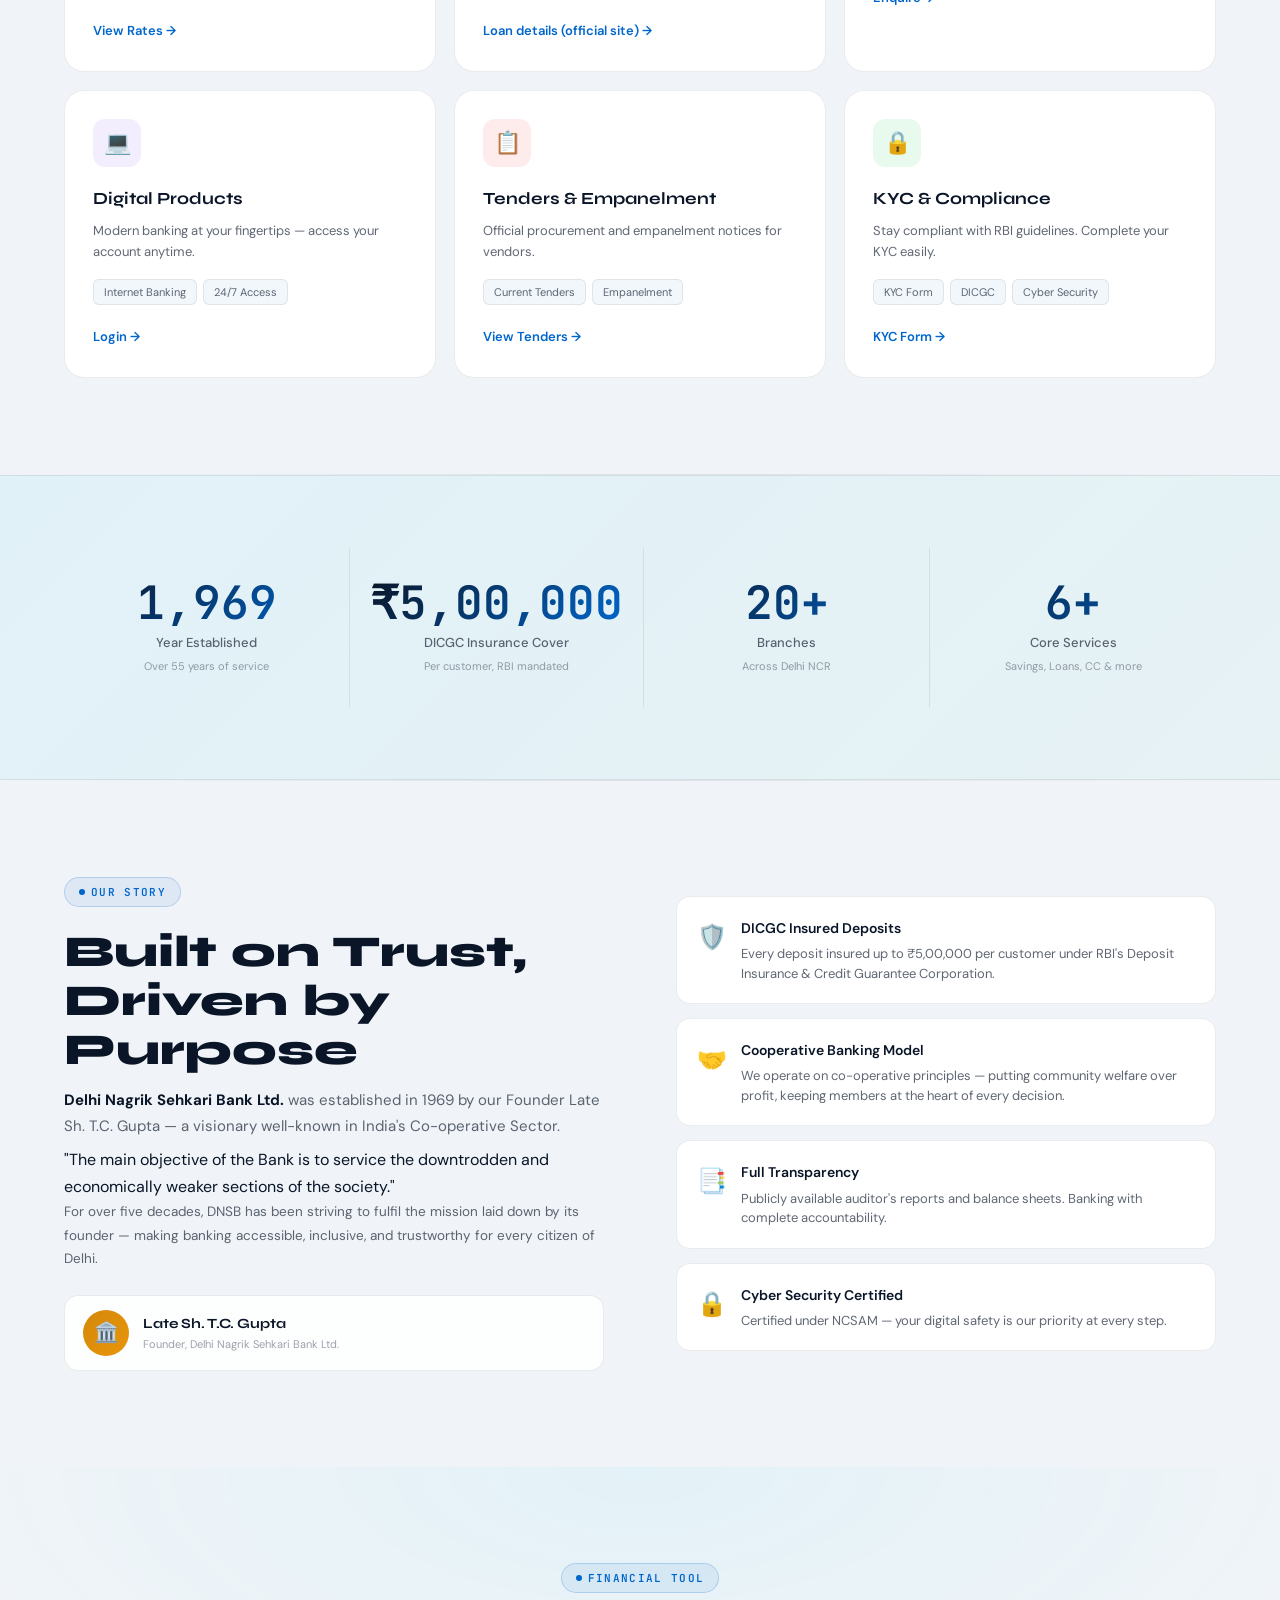
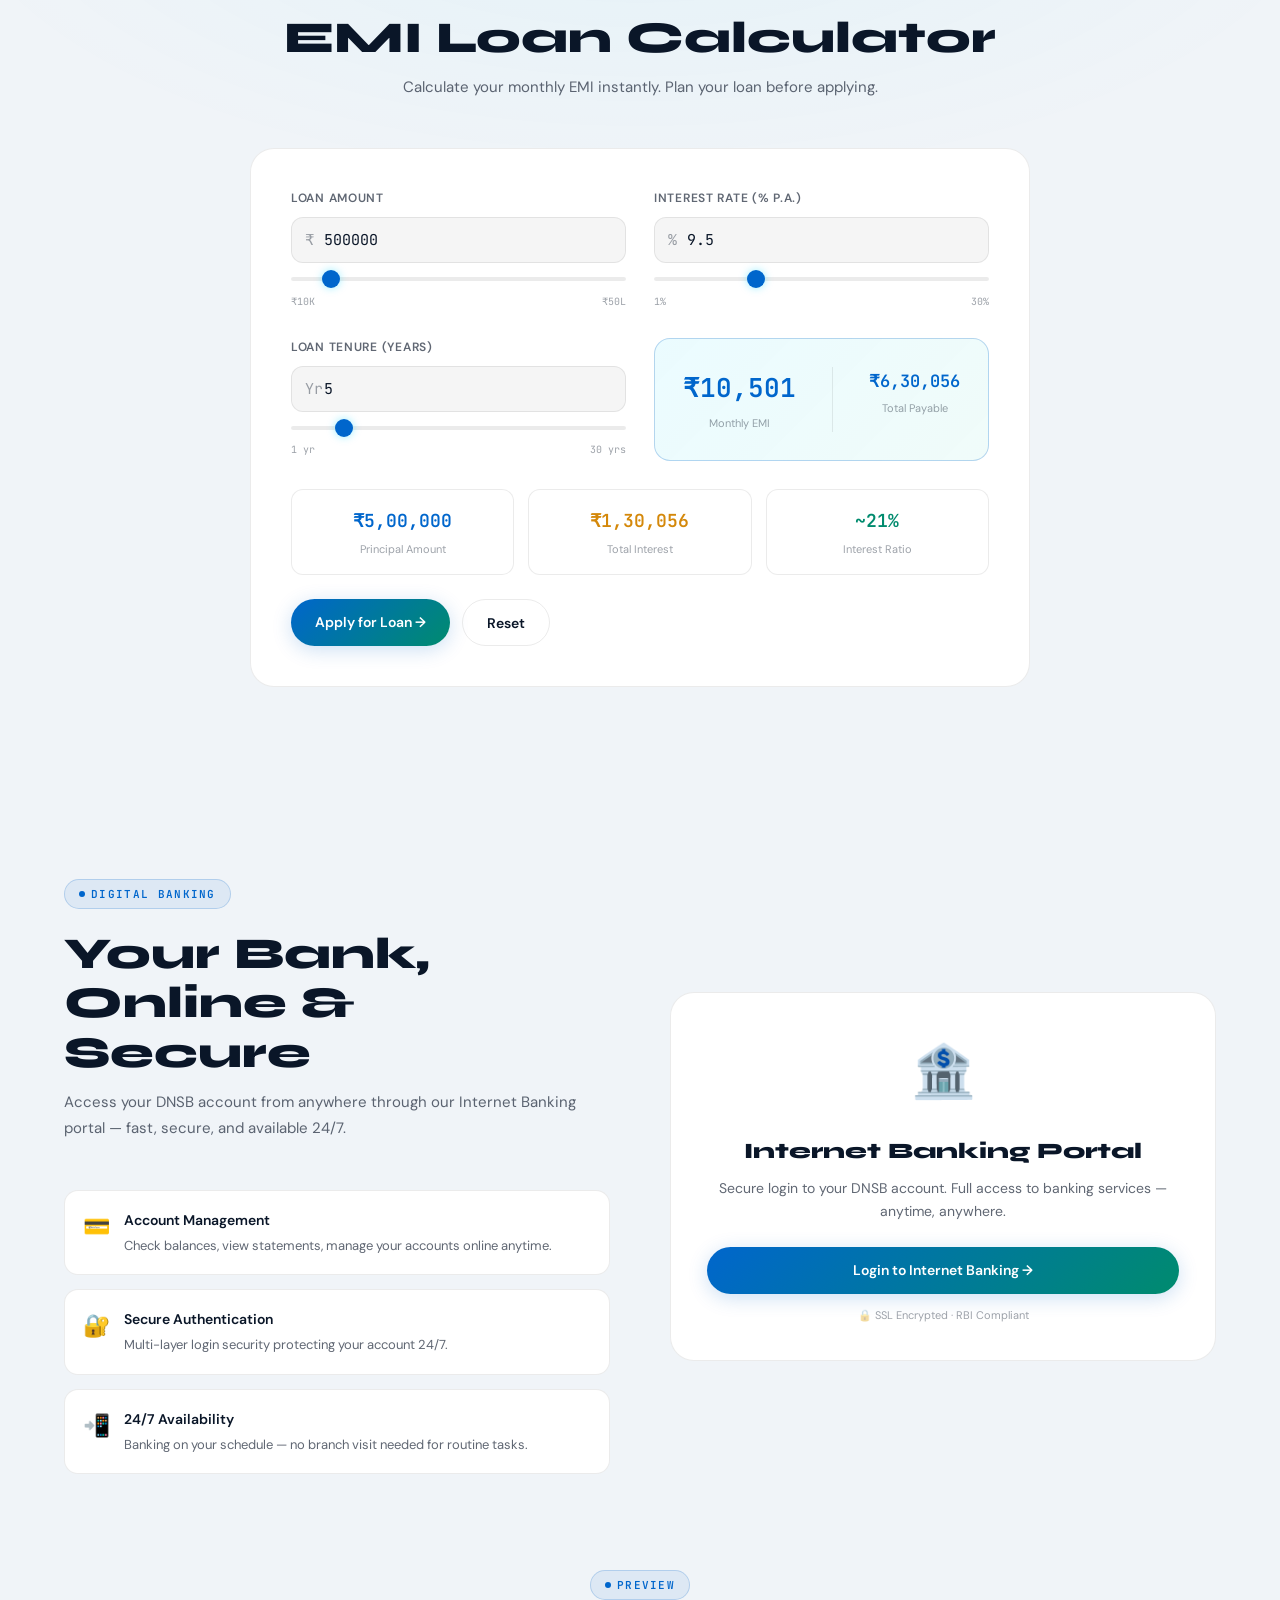
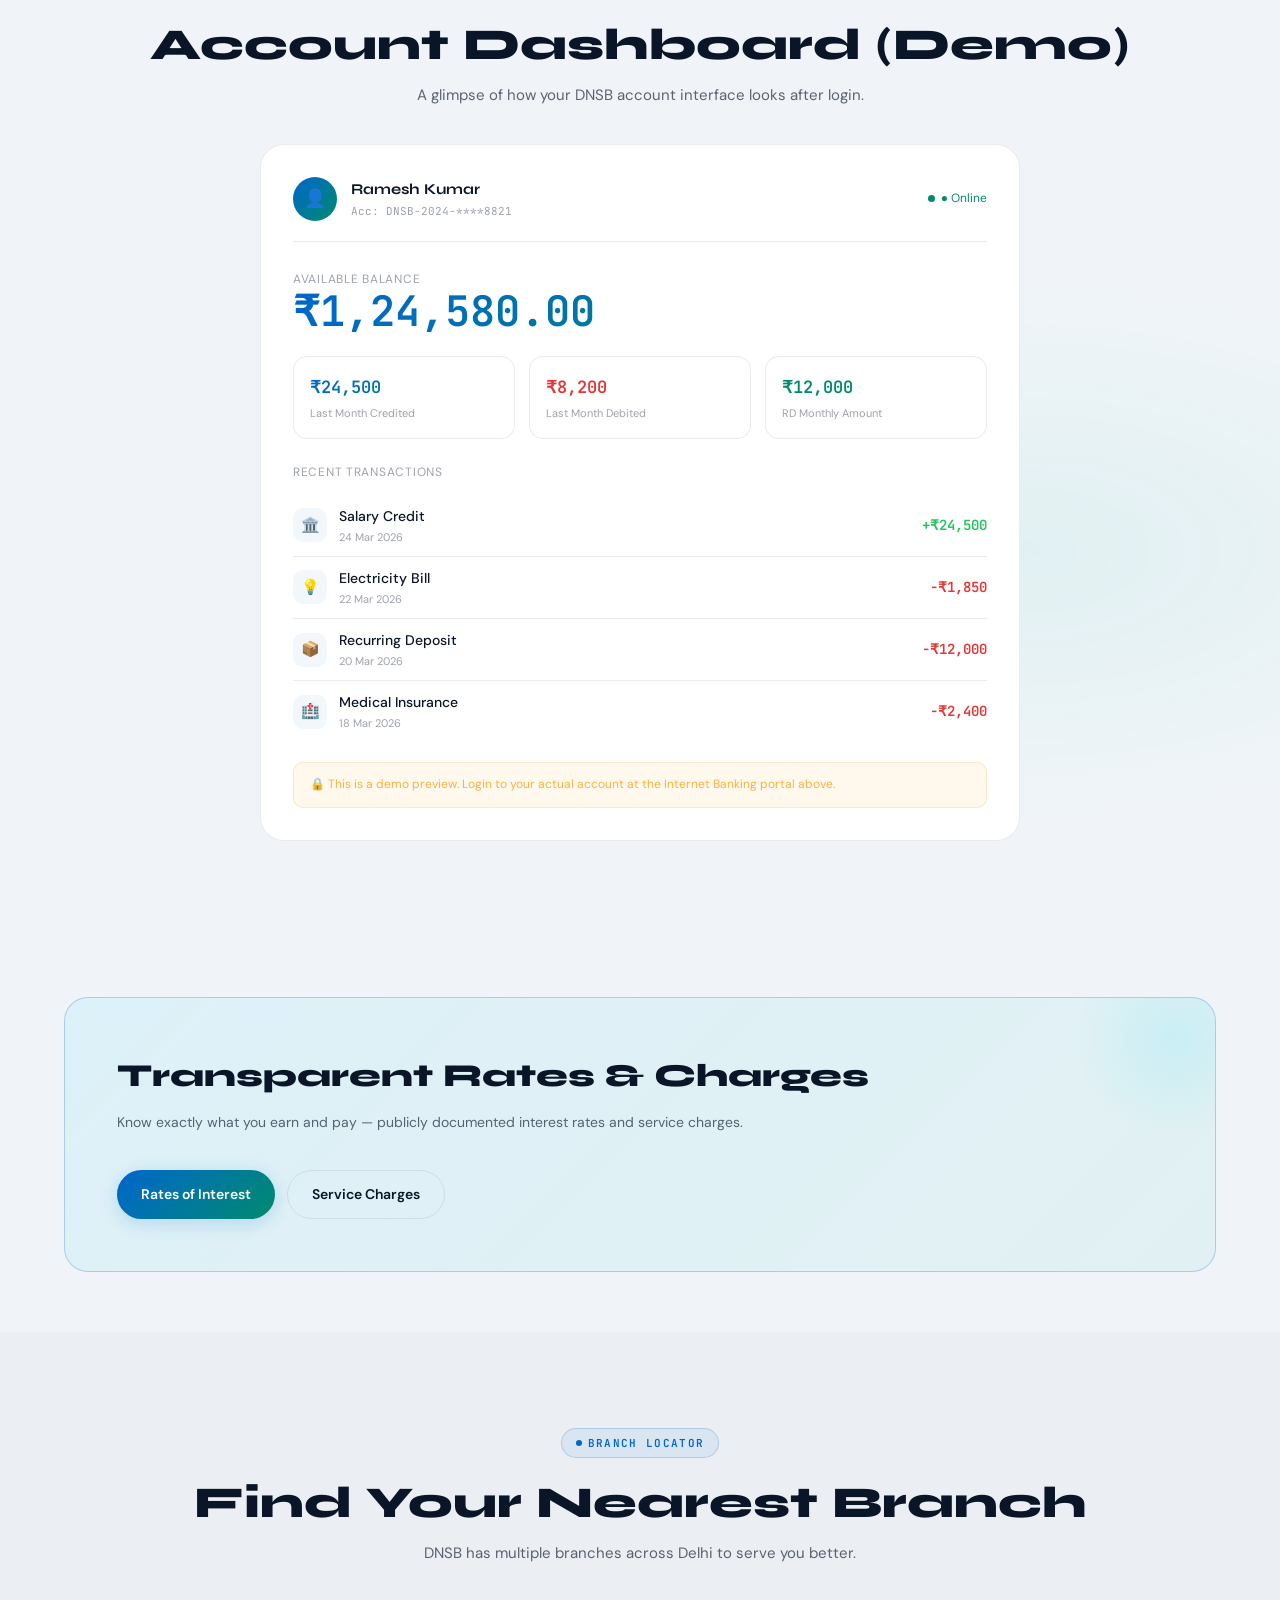
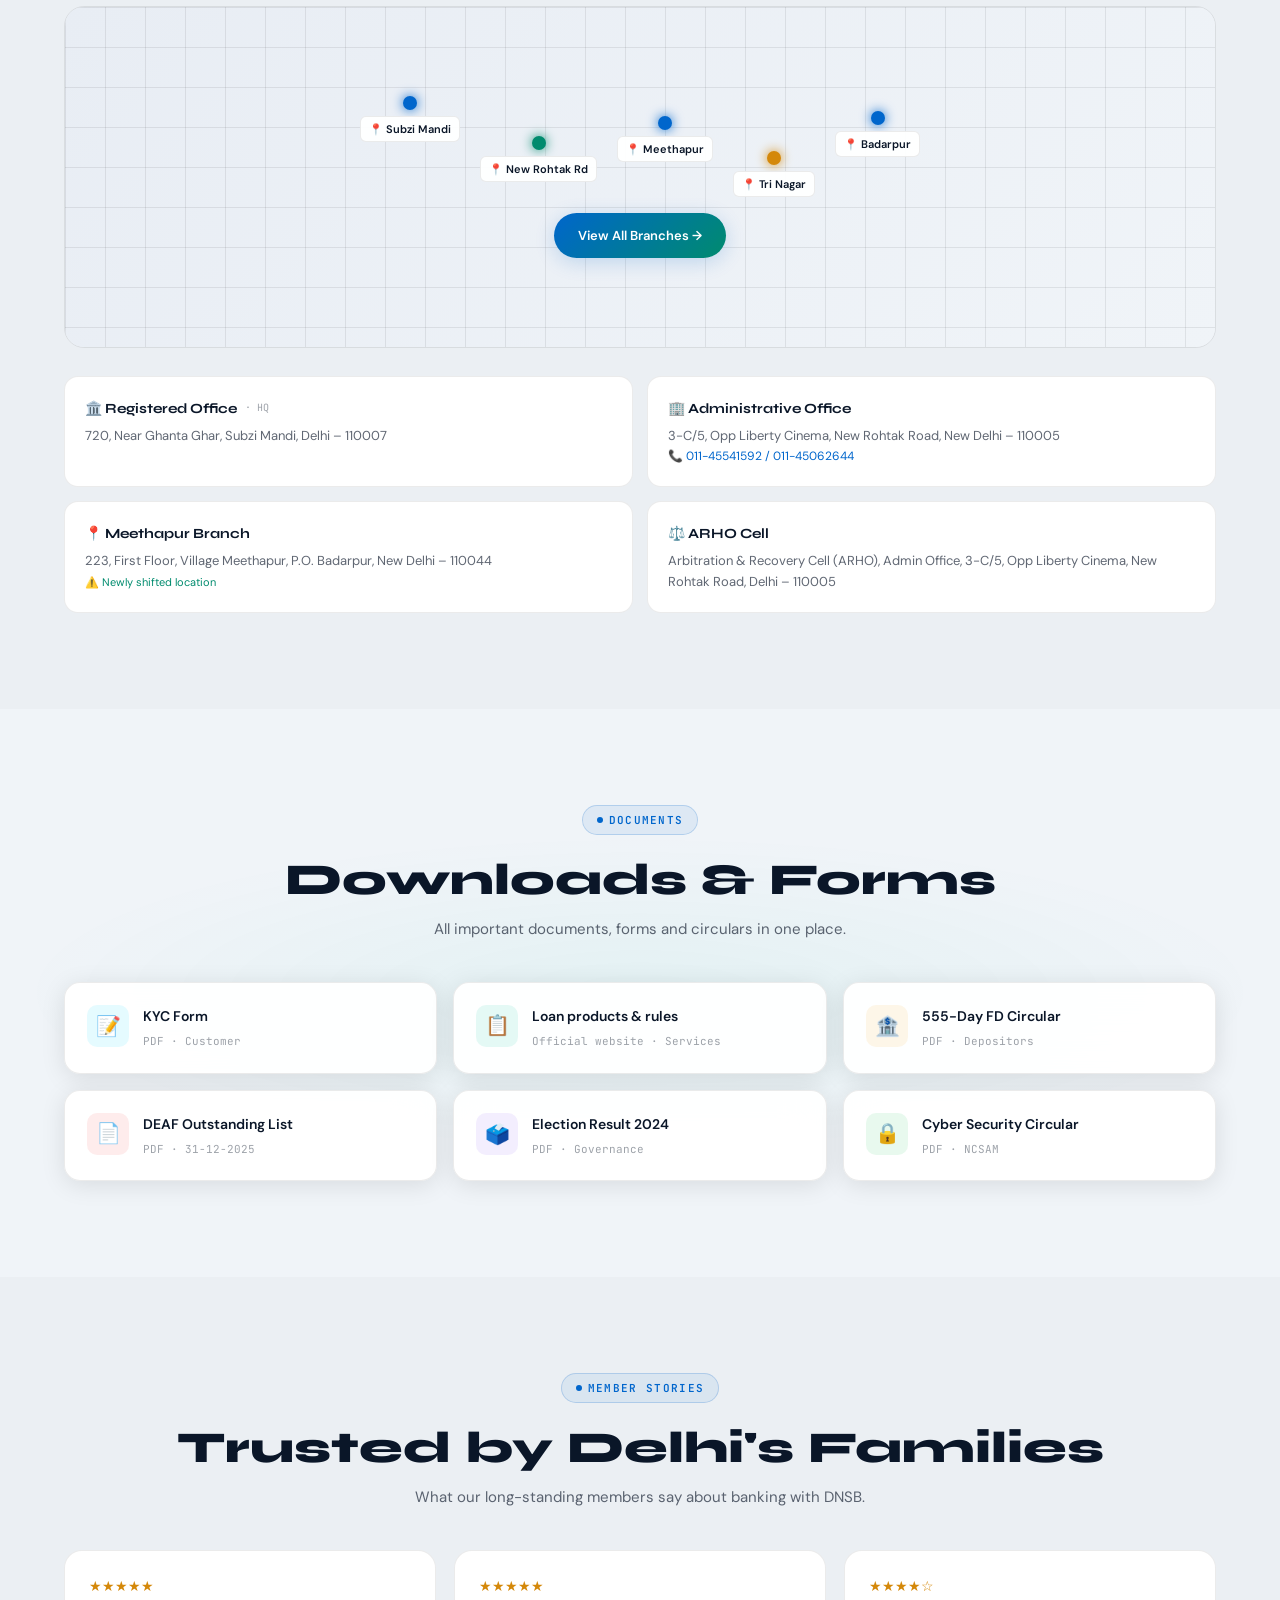
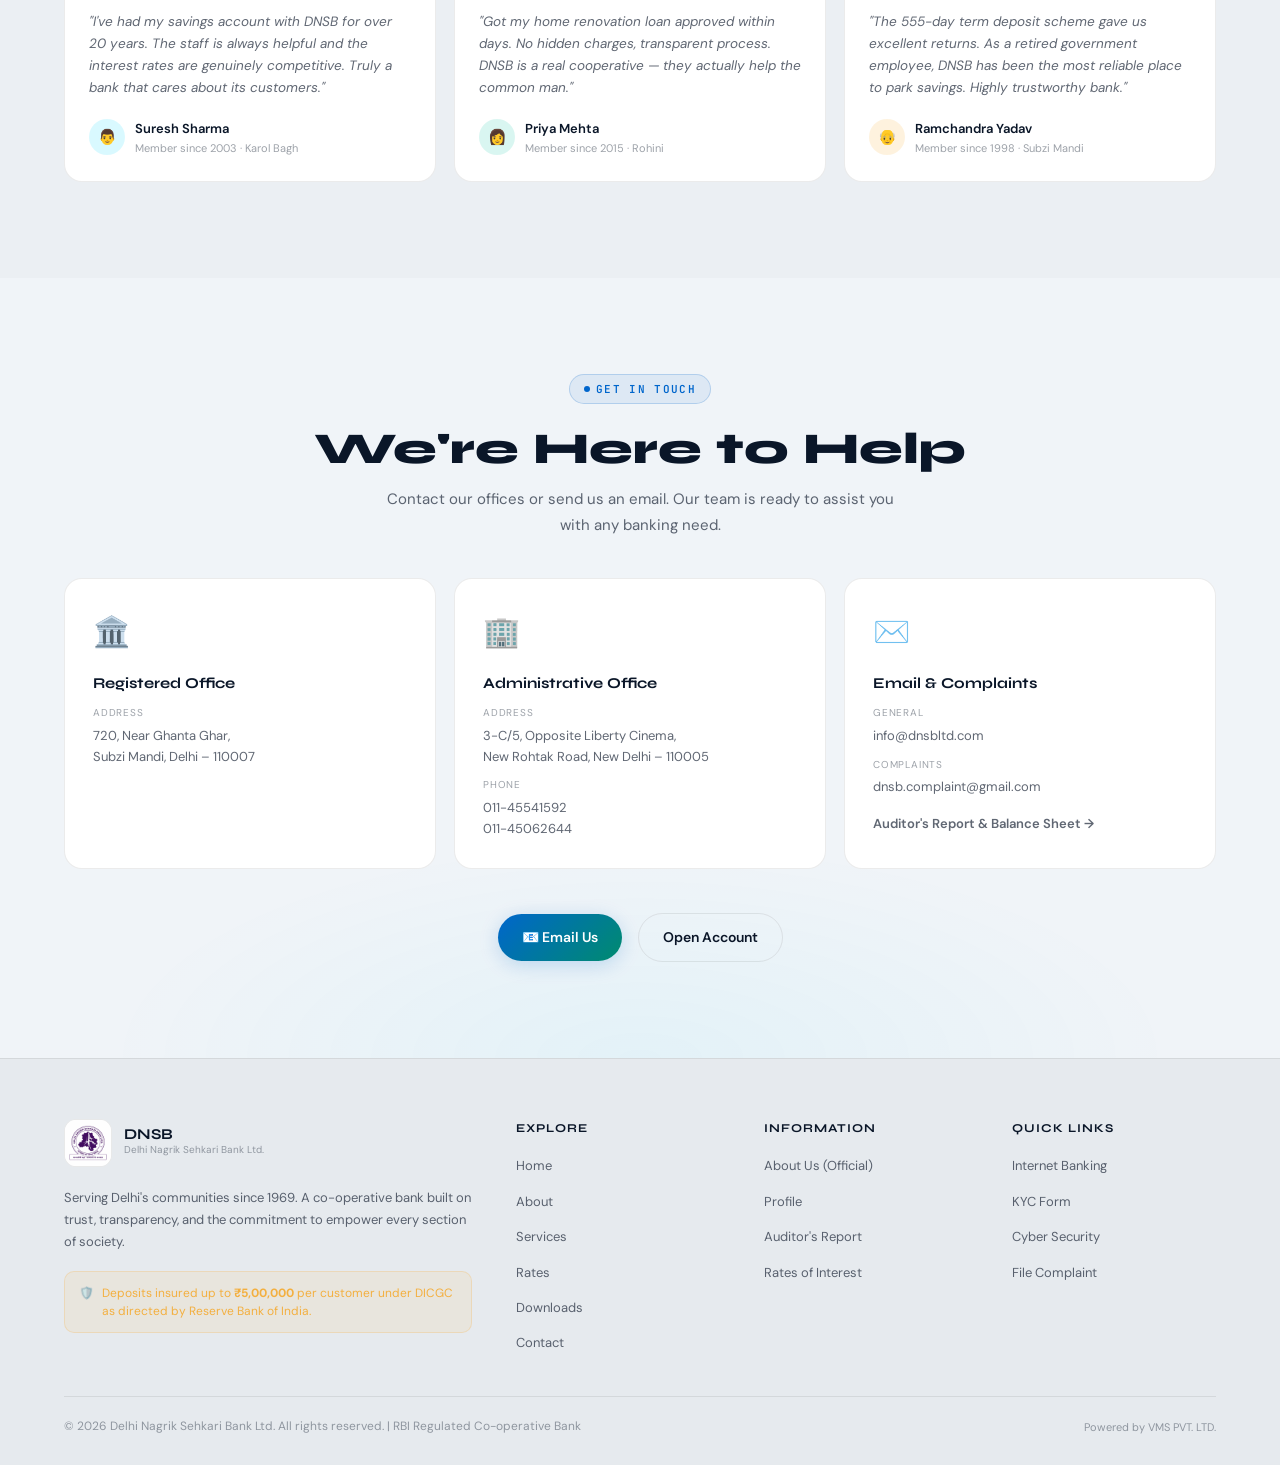
==== commit 9df7654c: "adding lan" ====
--- a/index.html
+++ b/index.html
@@ -1,5 +1,5 @@
 <!DOCTYPE html>
-<html lang="en" data-theme="light">
+<html lang="en" data-theme="dark">
 <head>
 <meta charset="UTF-8"/>
 <meta name="viewport" content="width=device-width, initial-scale=1.0"/>
@@ -7,13 +7,12 @@
 <link rel="preconnect" href="https://fonts.googleapis.com"/>
 <link rel="preconnect" href="https://fonts.gstatic.com" crossorigin/>
 <link href="https://fonts.googleapis.com/css2?family=Syne:wght@400;600;700;800&family=DM+Sans:ital,wght@0,300;0,400;0,500;0,600;1,400&family=JetBrains+Mono:wght@400;600&display=swap" rel="stylesheet"/>
-    <link rel="stylesheet" href="css/main.css"/>
+<link rel="stylesheet" href="css/main.css"/>
 </head>
 <body>
-
 <canvas id="bg-canvas"></canvas>
 
-<!-- Header: edit components/header.html (needs http://127.0.0.1 or similar — not file://) -->
+<!-- Header: edit components/header.html -->
 <div id="header-mount" class="components-mount"></div>
 
 <!-- ================================================================ HERO ================================================================ -->
@@ -21,43 +20,43 @@
   <div class="container">
     <div class="hero-grid">
       <div class="reveal-left">
-        <div style="margin-bottom:20px"><span class="tag">Delhi's Trusted Cooperative Bank</span></div>
-        <h1 class="hero-title">Banking With <span class="gradient-text">Purpose &amp; Precision</span></h1>
-        <p class="hero-desc">Delhi Nagrik Sehkari Bank Ltd. — serving Delhi since 1969. Honest, accessible co-operative banking for every citizen, with the strength of RBI oversight and DICGC protection.</p>
+        <div style="margin-bottom:20px"><span class="tag" data-i18n="hero.tag">Delhi's Trusted Cooperative Bank</span></div>
+        <h1 class="hero-title"><span data-i18n="hero.title1">Banking With</span> <span class="gradient-text" data-i18n="hero.title2">Purpose &amp; Precision</span></h1>
+        <p class="hero-desc" data-i18n="hero.desc">Delhi Nagrik Sehkari Bank Ltd. — serving the people of Delhi since 1969. Built to uplift economically weaker sections with honest, accessible cooperative banking.</p>
         <div class="hero-ctas">
-          <a href="https://online.dnsbltd.com/ibs-jsp/faces/pages/user/login.xhtml" target="_blank" rel="noopener noreferrer" class="btn btn-primary">Internet Banking</a>
-          <a href="about.html" class="btn btn-ghost">About DNSB</a>
-          <a href="services.html" class="btn btn-gold">Our Services</a>
+          <a href="https://online.dnsbltd.com/ibs-jsp/faces/pages/user/login.xhtml" target="_blank" class="btn btn-primary" data-i18n="hero.cta_ib">🔐 Internet Banking</a>
+          <a href="#services" class="btn btn-ghost" data-i18n="hero.cta_svc">Explore Services ↓</a>
+          <a href="#calculator" class="btn btn-gold" data-i18n="hero.cta_emi">📊 EMI Calculator</a>
         </div>
         <div class="hero-trust">
-          <div class="trust-pill"><span class="dot"></span> DICGC Insured ₹5L</div>
-          <div class="trust-pill"><span class="dot"></span> RBI Regulated</div>
-          <div class="trust-pill"><span class="dot"></span> Since 1969</div>
+          <div class="trust-pill"><span class="dot"></span> <span data-i18n="hero.trust1">DICGC Insured ₹5L</span></div>
+          <div class="trust-pill"><span class="dot"></span> <span data-i18n="hero.trust2">RBI Regulated</span></div>
+          <div class="trust-pill"><span class="dot"></span> <span data-i18n="hero.trust3">Since 1969</span></div>
         </div>
       </div>
       <div class="hero-visual reveal-right">
         <div class="h-card">
           <div class="hc-top">
             <div>
-              <div class="hc-label">Account Type</div>
-              <div class="hc-name">Savings Account</div>
+              <div class="hc-label" data-i18n="hero.card.acct">Account Type</div>
+              <div class="hc-name" data-i18n="hero.card.savings">Savings Account</div>
             </div>
             <div class="hc-chip"></div>
           </div>
-          <div class="hc-amount-label">INSURED AMOUNT PER CUSTOMER</div>
+          <div class="hc-amount-label" data-i18n="hero.card.ins">INSURED AMOUNT PER CUSTOMER</div>
           <div class="hc-amount gradient-text">₹5,00,000</div>
           <div class="hc-divider"></div>
           <div class="hc-row">
-            <div><div class="hc-stat-val">1969</div><div class="hc-stat-key">Founded</div></div>
-            <div><div class="hc-stat-val">Delhi</div><div class="hc-stat-key">Region</div></div>
-            <div><div class="hc-stat-val">RBI</div><div class="hc-stat-key">Regulated</div></div>
+            <div><div class="hc-stat-val">1969</div><div class="hc-stat-key" data-i18n="hero.card.founded">Founded</div></div>
+            <div><div class="hc-stat-val">Delhi</div><div class="hc-stat-key" data-i18n="hero.card.region">Region</div></div>
+            <div><div class="hc-stat-val">RBI</div><div class="hc-stat-key" data-i18n="hero.card.reg">Regulated</div></div>
           </div>
         </div>
         <div class="mini-float">
-          <div class="mf-title">Special Scheme</div>
-          <div class="mf-val">555 Days</div>
-          <div class="mf-sub">Term Deposit</div>
-          <div class="mf-badge">âœ¦ Active Now</div>
+          <div class="mf-title" data-i18n="hero.mini.scheme">Special Scheme</div>
+          <div class="mf-val" data-i18n="hero.mini.days">555 Days</div>
+          <div class="mf-sub" data-i18n="hero.mini.fd">Term Deposit</div>
+          <div class="mf-badge" data-i18n="hero.mini.now">✦ Active Now</div>
         </div>
       </div>
     </div>
@@ -66,19 +65,19 @@
 
 <!-- MARQUEE -->
 <div id="marquee-bar">
-  <div class="mq-label">📢 Notices</div>
+  <div class="mq-label" data-i18n="mq.label">📢 Notices</div>
   <div style="overflow:hidden">
     <div class="mq-track">
-      <span class="mq-item"><span class="mq-dot">▸</span><a href="https://dnsbltd.com/wp-content/uploads/2026/02/LIST-OF-DEAF-OUTSTANDING-31122025.pdf" target="_blank">DEAF Outstanding as on 31-12-2025</a></span>
-      <span class="mq-item"><span class="mq-dot">▸</span>Meethapur Branch shifted — 223, Village Meethapur, Badarpur, Delhi-110044</span>
-      <span class="mq-item"><span class="mq-dot">▸</span>ARHO shifted to Admin Office, 3-C/5, Opp Liberty Cinema, New Rohtak Road, Delhi-110005</span>
-      <span class="mq-item"><span class="mq-dot">▸</span><a href="https://dnsbltd.com/wp-content/uploads/2025/03/CIR872.pdf" target="_blank">Term Deposit Scheme for 555 Days — View Circular</a></span>
-      <span class="mq-item"><span class="mq-dot">▸</span><a href="https://dnsbltd.com/wp-content/uploads/2024/10/RESULT-OF-ELECTION-2024-DNSBL.pdf" target="_blank">Election Result 2024 — DNSBL Published</a></span>
-      <span class="mq-item"><span class="mq-dot">▸</span><a href="https://dnsbltd.com/wp-content/uploads/2026/02/LIST-OF-DEAF-OUTSTANDING-31122025.pdf" target="_blank">DEAF Outstanding as on 31-12-2025</a></span>
-      <span class="mq-item"><span class="mq-dot">▸</span>Meethapur Branch shifted — 223, Village Meethapur, Badarpur, Delhi-110044</span>
-      <span class="mq-item"><span class="mq-dot">▸</span>ARHO shifted to Admin Office, 3-C/5, Opp Liberty Cinema, New Rohtak Road, Delhi-110005</span>
-      <span class="mq-item"><span class="mq-dot">▸</span><a href="https://dnsbltd.com/wp-content/uploads/2025/03/CIR872.pdf" target="_blank">Term Deposit Scheme for 555 Days — View Circular</a></span>
-      <span class="mq-item"><span class="mq-dot">▸</span><a href="https://dnsbltd.com/wp-content/uploads/2024/10/RESULT-OF-ELECTION-2024-DNSBL.pdf" target="_blank">Election Result 2024 — DNSBL Published</a></span>
+      <span class="mq-item"><span class="mq-dot">▸</span><a href="https://dnsbltd.com/wp-content/uploads/2026/02/LIST-OF-DEAF-OUTSTANDING-31122025.pdf" target="_blank" data-i18n="mq.deaf">DEAF Outstanding as on 31-12-2025</a></span>
+      <span class="mq-item"><span class="mq-dot">▸</span><span data-i18n="mq.meethapur">Meethapur Branch shifted — 223, Village Meethapur, Badarpur, Delhi-110044</span></span>
+      <span class="mq-item"><span class="mq-dot">▸</span><span data-i18n="mq.arho">ARHO shifted to Admin Office, 3-C/5, Opp Liberty Cinema, New Rohtak Road, Delhi-110005</span></span>
+      <span class="mq-item"><span class="mq-dot">▸</span><a href="https://dnsbltd.com/wp-content/uploads/2025/03/CIR872.pdf" target="_blank" data-i18n="mq.fd">Term Deposit Scheme for 555 Days — View Circular</a></span>
+      <span class="mq-item"><span class="mq-dot">▸</span><a href="https://dnsbltd.com/wp-content/uploads/2024/10/RESULT-OF-ELECTION-2024-DNSBL.pdf" target="_blank" data-i18n="mq.election">Election Result 2024 — DNSBL Published</a></span>
+      <span class="mq-item"><span class="mq-dot">▸</span><a href="https://dnsbltd.com/wp-content/uploads/2026/02/LIST-OF-DEAF-OUTSTANDING-31122025.pdf" target="_blank" data-i18n="mq.deaf">DEAF Outstanding as on 31-12-2025</a></span>
+      <span class="mq-item"><span class="mq-dot">▸</span><span data-i18n="mq.meethapur">Meethapur Branch shifted — 223, Village Meethapur, Badarpur, Delhi-110044</span></span>
+      <span class="mq-item"><span class="mq-dot">▸</span><span data-i18n="mq.arho">ARHO shifted to Admin Office, 3-C/5, Opp Liberty Cinema, New Rohtak Road, Delhi-110005</span></span>
+      <span class="mq-item"><span class="mq-dot">▸</span><a href="https://dnsbltd.com/wp-content/uploads/2025/03/CIR872.pdf" target="_blank" data-i18n="mq.fd">Term Deposit Scheme for 555 Days — View Circular</a></span>
+      <span class="mq-item"><span class="mq-dot">▸</span><a href="https://dnsbltd.com/wp-content/uploads/2024/10/RESULT-OF-ELECTION-2024-DNSBL.pdf" target="_blank" data-i18n="mq.election">Election Result 2024 — DNSBL Published</a></span>
     </div>
   </div>
 </div>
@@ -87,17 +86,96 @@
 <section id="services" class="section">
   <div class="container">
     <div class="reveal" style="text-align:center;margin-bottom:48px">
-      <span class="tag">What We Offer</span>
-      <h2 class="section-title">Banking Services Designed for You</h2>
-      <p class="section-sub" style="margin:0 auto">From everyday savings to flexible loans — comprehensive financial solutions for every section of society.</p>
+      <span class="tag" data-i18n="svc.sec_tag">What We Offer</span>
+      <h2 class="section-title" data-i18n="svc.sec_title">Banking Services Designed for You</h2>
+      <p class="section-sub" style="margin:0 auto" data-i18n="svc.sec_sub">From everyday savings to flexible loans — comprehensive financial solutions for every section of society.</p>
     </div>
     <div class="svc-grid">
-      <div class="svc-card reveal"><div class="svc-icon" style="background:rgba(0,212,255,0.1)">💰</div><h3>Savings & Deposits</h3><p>Grow your wealth securely with our range of RBI-compliant deposit accounts.</p><div class="svc-tags"><span class="svc-tag">Savings Bank</span><span class="svc-tag">Current A/C</span><span class="svc-tag">Recurring</span><span class="svc-tag">Term Deposit</span><span class="svc-tag">No Frill A/C</span></div><a href="#rates-cta" class="svc-link">View Rates →</a></div>
-      <div class="svc-card reveal" style="transition-delay:.07s"><div class="svc-icon" style="background:rgba(0,196,160,0.1)">ðŸ </div><h3>Loans</h3><p>Affordable loan products for personal, housing and vehicle needs.</p><div class="svc-tags"><span class="svc-tag">Unsecured Loans</span><span class="svc-tag">Secured Loans</span><span class="svc-tag">Mortgage</span><span class="svc-tag">Vehicle Loan</span><span class="svc-tag">Renovation</span></div><a href="http://aptechdelhi.co.in/delhibanksss/wp-content/uploads/2018/07/LOAN-RULES-DNSBL.pdf" target="_blank" class="svc-link">Loan Rules →</a></div>
-      <div class="svc-card reveal" style="transition-delay:.14s"><div class="svc-icon" style="background:rgba(245,166,35,0.1)">📊</div><h3>Cash Credit &amp; OD</h3><p>Flexible credit facilities for businesses and individuals.</p><div class="svc-tags"><span class="svc-tag">Clean CC/OD</span><span class="svc-tag">Secured CC/OD</span></div><a href="#contact" class="svc-link">Enquire →</a></div>
-      <div class="svc-card reveal" style="transition-delay:.21s"><div class="svc-icon" style="background:rgba(139,92,246,0.1)">💻</div><h3>Digital Products</h3><p>Modern banking at your fingertips — access your account anytime.</p><div class="svc-tags"><span class="svc-tag">Internet Banking</span><span class="svc-tag">24/7 Access</span></div><a href="https://online.dnsbltd.com/ibs-jsp/faces/pages/user/login.xhtml" target="_blank" class="svc-link">Login →</a></div>
-      <div class="svc-card reveal" style="transition-delay:.28s"><div class="svc-icon" style="background:rgba(239,68,68,0.1)">📋</div><h3>Tenders &amp; Empanelment</h3><p>Official procurement and empanelment notices for vendors.</p><div class="svc-tags"><span class="svc-tag">Current Tenders</span><span class="svc-tag">Empanelment</span></div><a href="https://dnsbltd.com/" target="_blank" class="svc-link">View Tenders →</a></div>
-      <div class="svc-card reveal" style="transition-delay:.35s"><div class="svc-icon" style="background:rgba(34,197,94,0.1)">🔒</div><h3>KYC &amp; Compliance</h3><p>Stay compliant with RBI guidelines. Complete your KYC easily.</p><div class="svc-tags"><span class="svc-tag">KYC Form</span><span class="svc-tag">DICGC</span><span class="svc-tag">Cyber Security</span></div><a href="http://dnsbltd.com/wp-content/uploads/2018/04/KYC%20FORM.pdf" target="_blank" class="svc-link">KYC Form →</a></div>
+      <div class="svc-card reveal">
+        <a href="https://dnsbltd.com/services/" target="_blank" rel="noopener noreferrer" class="svc-card-overlay" data-i18n-aria="svc.aria.sav"></a>
+        <div class="svc-card-inner">
+          <div class="svc-icon" style="background:rgba(0,212,255,0.1)">💰</div>
+          <h3 data-i18n="svc.sav.t">Savings & Deposits</h3>
+          <p data-i18n="svc.sav.d">Grow your wealth securely with our range of RBI-compliant deposit accounts.</p>
+          <div class="svc-tags">
+            <a href="https://dnsbltd.com/services/" target="_blank" rel="noopener noreferrer" class="svc-tag">Savings Bank</a>
+            <a href="https://dnsbltd.com/services/" target="_blank" rel="noopener noreferrer" class="svc-tag">Current A/C</a>
+            <a href="https://dnsbltd.com/services/" target="_blank" rel="noopener noreferrer" class="svc-tag">Recurring</a>
+            <a href="https://dnsbltd.com/services/" target="_blank" rel="noopener noreferrer" class="svc-tag">Term Deposit</a>
+            <a href="https://dnsbltd.com/services/" target="_blank" rel="noopener noreferrer" class="svc-tag">No Frill A/C</a>
+          </div>
+          <a href="https://dnsbltd.com/rates-of-interest/" target="_blank" rel="noopener noreferrer" class="svc-link" data-i18n="svc.link_rates">View Rates →</a>
+        </div>
+      </div>
+      <div class="svc-card reveal" style="transition-delay:.07s">
+        <a href="https://dnsbltd.com/services/" target="_blank" rel="noopener noreferrer" class="svc-card-overlay" data-i18n-aria="svc.aria.loan"></a>
+        <div class="svc-card-inner">
+          <div class="svc-icon" style="background:rgba(0,196,160,0.1)">🏠</div>
+          <h3 data-i18n="svc.loan.t">Loans</h3>
+          <p data-i18n="svc.loan.d">Affordable loan products for personal, housing and vehicle needs.</p>
+          <div class="svc-tags">
+            <a href="https://dnsbltd.com/services/" target="_blank" rel="noopener noreferrer" class="svc-tag">Unsecured Loans</a>
+            <a href="https://dnsbltd.com/services/" target="_blank" rel="noopener noreferrer" class="svc-tag">Secured Loans</a>
+            <a href="https://dnsbltd.com/services/" target="_blank" rel="noopener noreferrer" class="svc-tag">Mortgage</a>
+            <a href="https://dnsbltd.com/services/" target="_blank" rel="noopener noreferrer" class="svc-tag">Vehicle Loan</a>
+            <a href="https://dnsbltd.com/services/" target="_blank" rel="noopener noreferrer" class="svc-tag">Renovation</a>
+          </div>
+          <a href="https://dnsbltd.com/services/" target="_blank" rel="noopener noreferrer" class="svc-link" data-i18n="svc.link_loans">Loan details (official site) →</a>
+        </div>
+      </div>
+      <div class="svc-card reveal" style="transition-delay:.14s">
+        <a href="https://dnsbltd.com/services/" target="_blank" rel="noopener noreferrer" class="svc-card-overlay" data-i18n-aria="svc.aria.cc"></a>
+        <div class="svc-card-inner">
+          <div class="svc-icon" style="background:rgba(245,166,35,0.1)">📊</div>
+          <h3 data-i18n="svc.cc.t">Cash Credit &amp; OD</h3>
+          <p data-i18n="svc.cc.d">Flexible credit facilities for businesses and individuals.</p>
+          <div class="svc-tags">
+            <a href="https://dnsbltd.com/services/" target="_blank" rel="noopener noreferrer" class="svc-tag">Clean CC/OD</a>
+            <a href="https://dnsbltd.com/services/" target="_blank" rel="noopener noreferrer" class="svc-tag">Secured CC/OD</a>
+          </div>
+          <a href="https://dnsbltd.com/contact-us/" target="_blank" rel="noopener noreferrer" class="svc-link" data-i18n="svc.link_enquire">Enquire →</a>
+        </div>
+      </div>
+      <div class="svc-card reveal" style="transition-delay:.21s">
+        <a href="https://dnsbltd.com/" target="_blank" rel="noopener noreferrer" class="svc-card-overlay" data-i18n-aria="svc.aria.dig"></a>
+        <div class="svc-card-inner">
+          <div class="svc-icon" style="background:rgba(139,92,246,0.1)">💻</div>
+          <h3 data-i18n="svc.dig.t">Digital Products</h3>
+          <p data-i18n="svc.dig.d">Modern banking at your fingertips — access your account anytime.</p>
+          <div class="svc-tags">
+            <a href="https://online.dnsbltd.com/ibs-jsp/faces/pages/user/login.xhtml" target="_blank" rel="noopener noreferrer" class="svc-tag">Internet Banking</a>
+            <a href="https://online.dnsbltd.com/ibs-jsp/faces/pages/user/login.xhtml" target="_blank" rel="noopener noreferrer" class="svc-tag">24/7 Access</a>
+          </div>
+          <a href="https://online.dnsbltd.com/ibs-jsp/faces/pages/user/login.xhtml" target="_blank" rel="noopener noreferrer" class="svc-link" data-i18n="svc.link_login">Login →</a>
+        </div>
+      </div>
+      <div class="svc-card reveal" style="transition-delay:.28s">
+        <a href="https://dnsbltd.com/" target="_blank" rel="noopener noreferrer" class="svc-card-overlay" data-i18n-aria="svc.aria.ten"></a>
+        <div class="svc-card-inner">
+          <div class="svc-icon" style="background:rgba(239,68,68,0.1)">📋</div>
+          <h3 data-i18n="svc.ten.t">Tenders &amp; Empanelment</h3>
+          <p data-i18n="svc.ten.d">Official procurement and empanelment notices for vendors.</p>
+          <div class="svc-tags">
+            <a href="https://dnsbltd.com/" target="_blank" rel="noopener noreferrer" class="svc-tag">Current Tenders</a>
+            <a href="https://dnsbltd.com/" target="_blank" rel="noopener noreferrer" class="svc-tag">Empanelment</a>
+          </div>
+          <a href="https://dnsbltd.com/" target="_blank" rel="noopener noreferrer" class="svc-link" data-i18n="svc.link_tenders">View Tenders →</a>
+        </div>
+      </div>
+      <div class="svc-card reveal" style="transition-delay:.35s">
+        <a href="https://dnsbltd.com/" target="_blank" rel="noopener noreferrer" class="svc-card-overlay" data-i18n-aria="svc.aria.kyc"></a>
+        <div class="svc-card-inner">
+          <div class="svc-icon" style="background:rgba(34,197,94,0.1)">🔒</div>
+          <h3 data-i18n="svc.kyc.t">KYC &amp; Compliance</h3>
+          <p data-i18n="svc.kyc.d">Stay compliant with RBI guidelines. Complete your KYC easily.</p>
+          <div class="svc-tags">
+            <a href="https://dnsbltd.com/wp-content/uploads/2018/04/KYC%20FORM.pdf" target="_blank" rel="noopener noreferrer" class="svc-tag">KYC Form</a>
+            <a href="https://dnsbltd.com/" target="_blank" rel="noopener noreferrer" class="svc-tag">DICGC</a>
+            <a href="https://dnsbltd.com/wp-content/uploads/2023/08/CIR780.pdf" target="_blank" rel="noopener noreferrer" class="svc-tag">Cyber Security</a>
+          </div>
+          <a href="https://dnsbltd.com/wp-content/uploads/2018/04/KYC%20FORM.pdf" target="_blank" rel="noopener noreferrer" class="svc-link" data-i18n="svc.link_kyc">KYC Form →</a>
+        </div>
+      </div>
     </div>
   </div>
 </section>
@@ -108,28 +186,36 @@
 <section id="stats" class="section" style="padding:72px 0">
   <div class="container">
     <div class="stats-grid">
-      <div class="stat-item reveal"><div class="stat-num" data-target="1969" data-type="year">0</div><div class="stat-label">Year Established</div><div class="stat-sub">Over 55 years of service</div></div>
-      <div class="stat-item reveal" style="transition-delay:.1s"><div class="stat-num" data-target="500000" data-prefix="₹" data-suffix="" data-format="inr">₹0</div><div class="stat-label">DICGC Insurance Cover</div><div class="stat-sub">Per customer, RBI mandated</div></div>
-      <div class="stat-item reveal" style="transition-delay:.2s"><div class="stat-num" data-target="20" data-suffix="+">0</div><div class="stat-label">Branches</div><div class="stat-sub">Across Delhi NCR</div></div>
-      <div class="stat-item reveal" style="transition-delay:.3s"><div class="stat-num" data-target="6" data-suffix="+">0</div><div class="stat-label">Core Services</div><div class="stat-sub">Savings, Loans, CC &amp; more</div></div>
+      <div class="stat-item reveal"><div class="stat-num" data-target="1969" data-type="year">0</div><div class="stat-label" data-i18n="stat.y">Year Established</div><div class="stat-sub" data-i18n="stat.y_sub">Over 55 years of service</div></div>
+      <div class="stat-item reveal" style="transition-delay:.1s"><div class="stat-num" data-target="500000" data-prefix="₹" data-suffix="" data-format="inr">₹0</div><div class="stat-label" data-i18n="stat.dicgc">DICGC Insurance Cover</div><div class="stat-sub" data-i18n="stat.dicgc_sub">Per customer, RBI mandated</div></div>
+      <div class="stat-item reveal" style="transition-delay:.2s"><div class="stat-num" data-target="20" data-suffix="+">0</div><div class="stat-label" data-i18n="stat.br">Branches</div><div class="stat-sub" data-i18n="stat.br_sub">Across Delhi NCR</div></div>
+      <div class="stat-item reveal" style="transition-delay:.3s"><div class="stat-num" data-target="6" data-suffix="+">0</div><div class="stat-label" data-i18n="stat.svc">Core Services</div><div class="stat-sub" data-i18n="stat.svc_sub">Savings, Loans, CC &amp; more</div></div>
     </div>
   </div>
 </section>
 
 <div class="section-divider"></div>
 
-<!-- ================================================================ ABOUT TEASER ================================================================ -->
-<section id="about" class="home-about-teaser section" style="padding-top:48px;padding-bottom:48px">
-  <div class="container">
-    <div class="teaser-inner reveal">
-      <div>
-        <span class="tag">Profile</span>
-        <h2>About DNSB</h2>
-        <p>Discover our history, mission, and the people behind Delhi Nagrik Sehkari Bank Ltd. — built on trust and driven by purpose since 1969.</p>
-        <a href="about.html" class="btn btn-primary">Read full profile</a>
-      </div>
-      <div style="text-align:center;padding:12px 0">
-        <img src="logo.png" alt="Delhi Nagrik Sehkari Bank Ltd." style="max-width:220px;width:100%;height:auto;object-fit:contain;filter:drop-shadow(0 12px 32px rgba(0,100,200,0.15))"/>
+<!-- ================================================================ ABOUT ================================================================ -->
+<section id="about" class="section">
+  <div class="container">
+    <div class="about-grid">
+      <div class="reveal-left">
+        <span class="tag">Our Story</span>
+        <h2 class="section-title">Built on Trust, Driven by Purpose</h2>
+        <p style="color:var(--text-secondary);font-size:15px;line-height:1.75;margin-bottom:8px;"><strong style="color:var(--text-primary)">Delhi Nagrik Sehkari Bank Ltd.</strong> was established in 1969 by our Founder Late Sh. T.C. Gupta — a visionary well-known in India's Co-operative Sector.</p>
+        <blockquote>"The main objective of the Bank is to service the downtrodden and economically weaker sections of the society."</blockquote>
+        <p style="color:var(--text-secondary);font-size:13.5px;line-height:1.75;">For over five decades, DNSB has been striving to fulfil the mission laid down by its founder — making banking accessible, inclusive, and trustworthy for every citizen of Delhi.</p>
+        <div class="founder-card">
+          <div class="founder-av">🏛️</div>
+          <div><div class="founder-name">Late Sh. T.C. Gupta</div><div class="founder-role">Founder, Delhi Nagrik Sehkari Bank Ltd.</div></div>
+        </div>
+      </div>
+      <div class="about-highlights reveal-right">
+        <div class="hl-card"><div class="hl-ico">🛡️</div><div><div class="hl-title">DICGC Insured Deposits</div><div class="hl-desc">Every deposit insured up to ₹5,00,000 per customer under RBI's Deposit Insurance &amp; Credit Guarantee Corporation.</div></div></div>
+        <div class="hl-card"><div class="hl-ico">🤝</div><div><div class="hl-title">Cooperative Banking Model</div><div class="hl-desc">We operate on co-operative principles — putting community welfare over profit, keeping members at the heart of every decision.</div></div></div>
+        <div class="hl-card"><div class="hl-ico">📑</div><div><div class="hl-title">Full Transparency</div><div class="hl-desc">Publicly available auditor's reports and balance sheets. Banking with complete accountability.</div></div></div>
+        <div class="hl-card"><div class="hl-ico">🔒</div><div><div class="hl-title">Cyber Security Certified</div><div class="hl-desc">Certified under NCSAM — your digital safety is our priority at every step.</div></div></div>
       </div>
     </div>
   </div>
@@ -139,15 +225,15 @@
 <section id="calculator" class="section" style="background:radial-gradient(ellipse 80% 50% at 50% 0%, rgba(0,212,255,0.05), transparent 70%)">
   <div class="container">
     <div class="reveal" style="text-align:center;margin-bottom:48px">
-      <span class="tag">Financial Tool</span>
-      <h2 class="section-title">EMI Loan Calculator</h2>
-      <p class="section-sub" style="margin:0 auto">Calculate your monthly EMI instantly. Plan your loan before applying.</p>
+      <span class="tag" data-i18n="calc.tag">Financial Tool</span>
+      <h2 class="section-title" data-i18n="calc.title">EMI Loan Calculator</h2>
+      <p class="section-sub" style="margin:0 auto" data-i18n="calc.sub">Calculate your monthly EMI instantly. Plan your loan before applying.</p>
     </div>
     <div class="calc-wrap">
       <div class="calc-card reveal">
         <div class="calc-grid">
           <div class="calc-group">
-            <label>Loan Amount</label>
+            <label data-i18n="calc.amt">Loan Amount</label>
             <div class="calc-input-wrap">
               <span class="calc-prefix">₹</span>
               <input type="number" id="loan-amount" value="500000" min="10000" max="10000000" oninput="calcEMI()"/>
@@ -156,7 +242,7 @@
             <div class="range-labels"><span>₹10K</span><span>₹50L</span></div>
           </div>
           <div class="calc-group">
-            <label>Interest Rate (% p.a.)</label>
+            <label data-i18n="calc.rate">Interest Rate (% p.a.)</label>
             <div class="calc-input-wrap">
               <span class="calc-prefix">%</span>
               <input type="number" id="loan-rate" value="9.5" min="1" max="30" step="0.1" oninput="calcEMI()"/>
@@ -165,7 +251,7 @@
             <div class="range-labels"><span>1%</span><span>30%</span></div>
           </div>
           <div class="calc-group">
-            <label>Loan Tenure (Years)</label>
+            <label data-i18n="calc.tenure">Loan Tenure (Years)</label>
             <div class="calc-input-wrap">
               <span class="calc-prefix">Yr</span>
               <input type="number" id="loan-tenure" value="5" min="1" max="30" oninput="calcEMI()"/>
@@ -175,29 +261,29 @@
           </div>
           <div class="calc-group" style="align-self:end">
             <div class="emi-result">
-              <div><div class="emi-val" id="emi-monthly">₹0</div><div class="emi-key">Monthly EMI</div></div>
+              <div><div class="emi-val" id="emi-monthly">₹0</div><div class="emi-key" data-i18n="calc.emi">Monthly EMI</div></div>
               <div class="emi-divider"></div>
-              <div><div class="emi-val" id="emi-total" style="font-size:17px">₹0</div><div class="emi-key">Total Payable</div></div>
+              <div><div class="emi-val" id="emi-total" style="font-size:17px">₹0</div><div class="emi-key" data-i18n="calc.total_paid">Total Payable</div></div>
             </div>
           </div>
         </div>
         <div style="display:grid;grid-template-columns:1fr 1fr 1fr;gap:14px;margin-bottom:24px">
           <div style="background:var(--bg-surface);border:1px solid var(--border);border-radius:12px;padding:16px;text-align:center">
             <div style="font-family:'JetBrains Mono',monospace;font-size:18px;font-weight:600;color:var(--accent)" id="emi-principal">₹0</div>
-            <div style="font-size:11px;color:var(--text-muted);margin-top:4px">Principal Amount</div>
+            <div style="font-size:11px;color:var(--text-muted);margin-top:4px" data-i18n="calc.principal">Principal Amount</div>
           </div>
           <div style="background:var(--bg-surface);border:1px solid var(--border);border-radius:12px;padding:16px;text-align:center">
             <div style="font-family:'JetBrains Mono',monospace;font-size:18px;font-weight:600;color:var(--accent-gold)" id="emi-interest">₹0</div>
-            <div style="font-size:11px;color:var(--text-muted);margin-top:4px">Total Interest</div>
+            <div style="font-size:11px;color:var(--text-muted);margin-top:4px" data-i18n="calc.interest_lbl">Total Interest</div>
           </div>
           <div style="background:var(--bg-surface);border:1px solid var(--border);border-radius:12px;padding:16px;text-align:center">
             <div style="font-family:'JetBrains Mono',monospace;font-size:18px;font-weight:600;color:var(--accent-2)" id="emi-savings">~0%</div>
-            <div style="font-size:11px;color:var(--text-muted);margin-top:4px">Interest Ratio</div>
+            <div style="font-size:11px;color:var(--text-muted);margin-top:4px" data-i18n="calc.ratio">Interest Ratio</div>
           </div>
         </div>
         <div style="display:flex;gap:12px;flex-wrap:wrap">
-          <a href="#contact" class="btn btn-primary">Apply for Loan →</a>
-          <button class="btn btn-ghost" onclick="resetCalc()">Reset</button>
+          <a href="#contact" class="btn btn-primary" data-i18n="calc.apply">Apply for Loan →</a>
+          <button type="button" class="btn btn-ghost" onclick="resetCalc()" data-i18n="calc.reset">Reset</button>
         </div>
       </div>
     </div>
@@ -214,13 +300,13 @@
         <p class="section-sub">Access your DNSB account from anywhere through our Internet Banking portal — fast, secure, and available 24/7.</p>
         <div class="d-features">
           <div class="d-feat"><div class="d-ico">💳</div><div><div class="d-title">Account Management</div><div class="d-desc">Check balances, view statements, manage your accounts online anytime.</div></div></div>
-          <div class="d-feat"><div class="d-ico">ðŸ”</div><div><div class="d-title">Secure Authentication</div><div class="d-desc">Multi-layer login security protecting your account 24/7.</div></div></div>
+          <div class="d-feat"><div class="d-ico">🔐</div><div><div class="d-title">Secure Authentication</div><div class="d-desc">Multi-layer login security protecting your account 24/7.</div></div></div>
           <div class="d-feat"><div class="d-ico">📲</div><div><div class="d-title">24/7 Availability</div><div class="d-desc">Banking on your schedule — no branch visit needed for routine tasks.</div></div></div>
         </div>
       </div>
       <div class="reveal-right">
         <div class="ib-card">
-          <div class="ib-ico">ðŸ¦</div>
+          <div class="ib-ico">🏦</div>
           <div class="ib-title">Internet Banking Portal</div>
           <div class="ib-desc">Secure login to your DNSB account. Full access to banking services — anytime, anywhere.</div>
           <a href="https://online.dnsbltd.com/ibs-jsp/faces/pages/user/login.xhtml" target="_blank" class="btn btn-primary" style="width:100%">Login to Internet Banking →</a>
@@ -245,7 +331,7 @@
           <div class="dash-avatar">👤</div>
           <div><div class="dash-name">Ramesh Kumar</div><div class="dash-id">Acc: DNSB-2024-****8821</div></div>
         </div>
-        <div class="dash-status">â— Online</div>
+        <div class="dash-status">● Online</div>
       </div>
       <div>
         <div class="dash-bal-label">Available Balance</div>
@@ -258,10 +344,10 @@
       </div>
       <div class="dash-txns">
         <div class="txn-title">Recent Transactions</div>
-        <div class="txn-item"><div class="txn-left"><div class="txn-ico">ðŸ›ï¸</div><div><div class="txn-name">Salary Credit</div><div class="txn-date">24 Mar 2026</div></div></div><div class="txn-amt cr">+₹24,500</div></div>
+        <div class="txn-item"><div class="txn-left"><div class="txn-ico">🏛️</div><div><div class="txn-name">Salary Credit</div><div class="txn-date">24 Mar 2026</div></div></div><div class="txn-amt cr">+₹24,500</div></div>
         <div class="txn-item"><div class="txn-left"><div class="txn-ico">💡</div><div><div class="txn-name">Electricity Bill</div><div class="txn-date">22 Mar 2026</div></div></div><div class="txn-amt dr">−₹1,850</div></div>
         <div class="txn-item"><div class="txn-left"><div class="txn-ico">📦</div><div><div class="txn-name">Recurring Deposit</div><div class="txn-date">20 Mar 2026</div></div></div><div class="txn-amt dr">−₹12,000</div></div>
-        <div class="txn-item"><div class="txn-left"><div class="txn-ico">ðŸ¥</div><div><div class="txn-name">Medical Insurance</div><div class="txn-date">18 Mar 2026</div></div></div><div class="txn-amt dr">−₹2,400</div></div>
+        <div class="txn-item"><div class="txn-left"><div class="txn-ico">🏥</div><div><div class="txn-name">Medical Insurance</div><div class="txn-date">18 Mar 2026</div></div></div><div class="txn-amt dr">−₹2,400</div></div>
       </div>
       <div class="dash-note">🔒 This is a demo preview. Login to your actual account at the Internet Banking portal above.</div>
     </div>
@@ -296,11 +382,11 @@
       <div class="branch-map-placeholder">
         <div class="map-grid"></div>
         <div class="map-pins">
-          <div class="map-pin"><div class="pin-dot"></div><div class="pin-label">ðŸ“ Subzi Mandi</div></div>
-          <div class="map-pin" style="margin-top:40px"><div class="pin-dot" style="background:var(--accent-2);box-shadow:0 0 12px var(--accent-2)"></div><div class="pin-label">ðŸ“ New Rohtak Rd</div></div>
-          <div class="map-pin" style="margin-top:20px"><div class="pin-dot"></div><div class="pin-label">ðŸ“ Meethapur</div></div>
-          <div class="map-pin" style="margin-top:55px"><div class="pin-dot" style="background:var(--accent-gold);box-shadow:0 0 12px var(--accent-gold)"></div><div class="pin-label">ðŸ“ Tri Nagar</div></div>
-          <div class="map-pin" style="margin-top:15px"><div class="pin-dot"></div><div class="pin-label">ðŸ“ Badarpur</div></div>
+          <div class="map-pin"><div class="pin-dot"></div><div class="pin-label">📍 Subzi Mandi</div></div>
+          <div class="map-pin" style="margin-top:40px"><div class="pin-dot" style="background:var(--accent-2);box-shadow:0 0 12px var(--accent-2)"></div><div class="pin-label">📍 New Rohtak Rd</div></div>
+          <div class="map-pin" style="margin-top:20px"><div class="pin-dot"></div><div class="pin-label">📍 Meethapur</div></div>
+          <div class="map-pin" style="margin-top:55px"><div class="pin-dot" style="background:var(--accent-gold);box-shadow:0 0 12px var(--accent-gold)"></div><div class="pin-label">📍 Tri Nagar</div></div>
+          <div class="map-pin" style="margin-top:15px"><div class="pin-dot"></div><div class="pin-label">📍 Badarpur</div></div>
         </div>
         <div class="map-cta">
           <a href="https://dnsbltd.com/contact-us/" target="_blank" class="btn btn-primary" style="font-size:13px">View All Branches →</a>
@@ -308,10 +394,10 @@
       </div>
     </div>
     <div class="branch-list">
-      <div class="b-card reveal"><div class="b-name">ðŸ›ï¸ Registered Office<span style="font-size:10px;font-weight:400;color:var(--text-muted);font-family:'JetBrains Mono',monospace"> · HQ</span></div><div class="b-addr">720, Near Ghanta Ghar, Subzi Mandi, Delhi – 110007</div></div>
-      <div class="b-card reveal" style="transition-delay:.08s"><div class="b-name">ðŸ¢ Administrative Office</div><div class="b-addr">3-C/5, Opp Liberty Cinema, New Rohtak Road, New Delhi – 110005<br/><span style="color:var(--accent);font-size:12px">📞 011-45541592 / 011-45062644</span></div></div>
-      <div class="b-card reveal" style="transition-delay:.16s"><div class="b-name">ðŸ“ Meethapur Branch</div><div class="b-addr">223, First Floor, Village Meethapur, P.O. Badarpur, New Delhi – 110044<br/><span style="color:var(--accent-2);font-size:11px">âš ï¸ Newly shifted location</span></div></div>
-      <div class="b-card reveal" style="transition-delay:.24s"><div class="b-name">âš–ï¸ ARHO Cell</div><div class="b-addr">Arbitration &amp; Recovery Cell (ARHO), Admin Office, 3-C/5, Opp Liberty Cinema, New Rohtak Road, Delhi – 110005</div></div>
+      <div class="b-card reveal"><div class="b-name">🏛️ Registered Office<span style="font-size:10px;font-weight:400;color:var(--text-muted);font-family:'JetBrains Mono',monospace"> · HQ</span></div><div class="b-addr">720, Near Ghanta Ghar, Subzi Mandi, Delhi – 110007</div></div>
+      <div class="b-card reveal" style="transition-delay:.08s"><div class="b-name">🏢 Administrative Office</div><div class="b-addr">3-C/5, Opp Liberty Cinema, New Rohtak Road, New Delhi – 110005<br/><span style="color:var(--accent);font-size:12px">📞 011-45541592 / 011-45062644</span></div></div>
+      <div class="b-card reveal" style="transition-delay:.16s"><div class="b-name">📍 Meethapur Branch</div><div class="b-addr">223, First Floor, Village Meethapur, P.O. Badarpur, New Delhi – 110044<br/><span style="color:var(--accent-2);font-size:11px">⚠️ Newly shifted location</span></div></div>
+      <div class="b-card reveal" style="transition-delay:.24s"><div class="b-name">⚖️ ARHO Cell</div><div class="b-addr">Arbitration &amp; Recovery Cell (ARHO), Admin Office, 3-C/5, Opp Liberty Cinema, New Rohtak Road, Delhi – 110005</div></div>
     </div>
   </div>
 </section>
@@ -320,34 +406,34 @@
 <section id="downloads" class="section" style="background:radial-gradient(ellipse 70% 40% at 50% 50%, rgba(0,196,160,0.05), transparent 70%)">
   <div class="container">
     <div class="reveal" style="text-align:center;margin-bottom:40px">
-      <span class="tag">Documents</span>
-      <h2 class="section-title">Downloads &amp; Forms</h2>
-      <p class="section-sub" style="margin:0 auto">All important documents, forms and circulars in one place.</p>
+      <span class="tag" data-i18n="dl.sec_tag">Documents</span>
+      <h2 class="section-title" data-i18n="dl.sec_title">Downloads &amp; Forms</h2>
+      <p class="section-sub" style="margin:0 auto" data-i18n="dl.sec_sub">All important documents, forms and circulars in one place.</p>
     </div>
     <div class="dl-grid">
-      <a href="http://dnsbltd.com/wp-content/uploads/2018/04/KYC%20FORM.pdf" target="_blank" class="dl-card reveal glass-card">
-        <div class="dl-ico" style="background:rgba(0,212,255,0.1)">ðŸ“</div>
-        <div><div class="dl-name">KYC Form</div><div class="dl-type">PDF · Customer</div></div>
+      <a href="https://dnsbltd.com/wp-content/uploads/2018/04/KYC%20FORM.pdf" target="_blank" rel="noopener noreferrer" class="dl-card reveal glass-card">
+        <div class="dl-ico" style="background:rgba(0,212,255,0.1)">📝</div>
+        <div><div class="dl-name" data-i18n="dl.kyc_name">KYC Form</div><div class="dl-type" data-i18n="dl.kyc_type">PDF · Customer</div></div>
       </a>
-      <a href="http://aptechdelhi.co.in/delhibanksss/wp-content/uploads/2018/07/LOAN-RULES-DNSBL.pdf" target="_blank" class="dl-card reveal glass-card" style="transition-delay:.07s">
+      <a href="https://dnsbltd.com/services/" target="_blank" rel="noopener noreferrer" class="dl-card reveal glass-card" style="transition-delay:.07s">
         <div class="dl-ico" style="background:rgba(0,196,160,0.1)">📋</div>
-        <div><div class="dl-name">Loan Rules</div><div class="dl-type">PDF · Loan Applicants</div></div>
+        <div><div class="dl-name" data-i18n="dl.loan_name">Loan products &amp; rules</div><div class="dl-type" data-i18n="dl.loan_type">Official website · Services</div></div>
       </a>
-      <a href="https://dnsbltd.com/wp-content/uploads/2025/03/CIR872.pdf" target="_blank" class="dl-card reveal glass-card" style="transition-delay:.14s">
-        <div class="dl-ico" style="background:rgba(245,166,35,0.1)">ðŸ¦</div>
-        <div><div class="dl-name">555-Day FD Circular</div><div class="dl-type">PDF · Depositors</div></div>
+      <a href="https://dnsbltd.com/wp-content/uploads/2025/03/CIR872.pdf" target="_blank" rel="noopener noreferrer" class="dl-card reveal glass-card" style="transition-delay:.14s">
+        <div class="dl-ico" style="background:rgba(245,166,35,0.1)">🏦</div>
+        <div><div class="dl-name" data-i18n="dl.fd_name">555-Day FD Circular</div><div class="dl-type" data-i18n="dl.fd_type">PDF · Depositors</div></div>
       </a>
-      <a href="https://dnsbltd.com/wp-content/uploads/2026/02/LIST-OF-DEAF-OUTSTANDING-31122025.pdf" target="_blank" class="dl-card reveal glass-card" style="transition-delay:.21s">
+      <a href="https://dnsbltd.com/wp-content/uploads/2026/02/LIST-OF-DEAF-OUTSTANDING-31122025.pdf" target="_blank" rel="noopener noreferrer" class="dl-card reveal glass-card" style="transition-delay:.21s">
         <div class="dl-ico" style="background:rgba(239,68,68,0.1)">📄</div>
-        <div><div class="dl-name">DEAF Outstanding List</div><div class="dl-type">PDF · 31-12-2025</div></div>
+        <div><div class="dl-name" data-i18n="dl.deaf_name">DEAF Outstanding List</div><div class="dl-type" data-i18n="dl.deaf_type">PDF · 31-12-2025</div></div>
       </a>
-      <a href="https://dnsbltd.com/wp-content/uploads/2024/10/RESULT-OF-ELECTION-2024-DNSBL.pdf" target="_blank" class="dl-card reveal glass-card" style="transition-delay:.28s">
-        <div class="dl-ico" style="background:rgba(139,92,246,0.1)">ðŸ—³ï¸</div>
-        <div><div class="dl-name">Election Result 2024</div><div class="dl-type">PDF · Governance</div></div>
+      <a href="https://dnsbltd.com/wp-content/uploads/2024/10/RESULT-OF-ELECTION-2024-DNSBL.pdf" target="_blank" rel="noopener noreferrer" class="dl-card reveal glass-card" style="transition-delay:.28s">
+        <div class="dl-ico" style="background:rgba(139,92,246,0.1)">🗳️</div>
+        <div><div class="dl-name" data-i18n="dl.elec_name">Election Result 2024</div><div class="dl-type" data-i18n="dl.elec_type">PDF · Governance</div></div>
       </a>
-      <a href="https://dnsbltd.com/wp-content/uploads/2023/08/CIR780.pdf" target="_blank" class="dl-card reveal glass-card" style="transition-delay:.35s">
+      <a href="https://dnsbltd.com/wp-content/uploads/2023/08/CIR780.pdf" target="_blank" rel="noopener noreferrer" class="dl-card reveal glass-card" style="transition-delay:.35s">
         <div class="dl-ico" style="background:rgba(34,197,94,0.1)">🔒</div>
-        <div><div class="dl-name">Cyber Security Circular</div><div class="dl-type">PDF · NCSAM</div></div>
+        <div><div class="dl-name" data-i18n="dl.cyber_name">Cyber Security Circular</div><div class="dl-type" data-i18n="dl.cyber_type">PDF · NCSAM</div></div>
       </a>
     </div>
   </div>
@@ -385,18 +471,18 @@
 <section id="contact" class="section" style="background:radial-gradient(ellipse 60% 40% at 50% 100%, rgba(0,212,255,0.05), transparent 70%)">
   <div class="container">
     <div class="reveal" style="text-align:center;margin-bottom:40px">
-      <span class="tag">Get in Touch</span>
-      <h2 class="section-title">We're Here to Help</h2>
-      <p class="section-sub" style="margin:0 auto">Contact our offices or send us an email. Our team is ready to assist you with any banking need.</p>
+      <span class="tag" data-i18n="contact.tag">Get in Touch</span>
+      <h2 class="section-title" data-i18n="contact.title">We're Here to Help</h2>
+      <p class="section-sub" style="margin:0 auto" data-i18n="contact.sub">Contact our offices or send us an email. Our team is ready to assist you with any banking need.</p>
     </div>
     <div class="contact-grid">
-      <div class="ct-card reveal"><div class="ct-ico">ðŸ›ï¸</div><h4>Registered Office</h4><div class="ct-label">Address</div><p>720, Near Ghanta Ghar,<br/>Subzi Mandi, Delhi – 110007</p></div>
-      <div class="ct-card reveal" style="transition-delay:.1s"><div class="ct-ico">ðŸ¢</div><h4>Administrative Office</h4><div class="ct-label">Address</div><p>3-C/5, Opposite Liberty Cinema,<br/>New Rohtak Road, New Delhi – 110005</p><div class="ct-label">Phone</div><a href="tel:01145541592">011-45541592</a><a href="tel:01145062644">011-45062644</a></div>
-      <div class="ct-card reveal" style="transition-delay:.2s"><div class="ct-ico">âœ‰ï¸</div><h4>Email &amp; Complaints</h4><div class="ct-label">General</div><a href="mailto:info@dnsbltd.com">info@dnsbltd.com</a><div class="ct-label">Complaints</div><a href="mailto:dnsb.complaint@gmail.com">dnsb.complaint@gmail.com</a><div style="margin-top:16px"><a href="https://dnsbltd.com/auditors-report-balance-sheet/" target="_blank" class="svc-link">Auditor's Report &amp; Balance Sheet →</a></div></div>
+      <div class="ct-card reveal"><div class="ct-ico">🏛️</div><h4>Registered Office</h4><div class="ct-label">Address</div><p>720, Near Ghanta Ghar,<br/>Subzi Mandi, Delhi – 110007</p></div>
+      <div class="ct-card reveal" style="transition-delay:.1s"><div class="ct-ico">🏢</div><h4>Administrative Office</h4><div class="ct-label">Address</div><p>3-C/5, Opposite Liberty Cinema,<br/>New Rohtak Road, New Delhi – 110005</p><div class="ct-label">Phone</div><a href="tel:01145541592">011-45541592</a><a href="tel:01145062644">011-45062644</a></div>
+      <div class="ct-card reveal" style="transition-delay:.2s"><div class="ct-ico">✉️</div><h4>Email &amp; Complaints</h4><div class="ct-label">General</div><a href="mailto:info@dnsbltd.com">info@dnsbltd.com</a><div class="ct-label">Complaints</div><a href="mailto:dnsb.complaint@gmail.com">dnsb.complaint@gmail.com</a><div style="margin-top:16px"><a href="https://dnsbltd.com/auditors-report-balance-sheet/" target="_blank" class="svc-link">Auditor's Report &amp; Balance Sheet →</a></div></div>
     </div>
     <div style="text-align:center;margin-top:44px" class="reveal">
-      <a href="mailto:info@dnsbltd.com" class="btn btn-primary" style="margin-right:12px">📧 Email Us</a>
-      <a href="https://dnsbltd.com/wp-content/uploads/2018/04/KYC%20FORM.pdf" target="_blank" class="btn btn-ghost">Open Account</a>
+      <a href="mailto:info@dnsbltd.com" class="btn btn-primary" style="margin-right:12px" data-i18n="contact.email_btn">📧 Email Us</a>
+      <a href="https://dnsbltd.com/wp-content/uploads/2018/04/KYC%20FORM.pdf" target="_blank" rel="noopener noreferrer" class="btn btn-ghost" data-i18n="contact.open">Open Account</a>
     </div>
   </div>
 </section>
@@ -405,36 +491,135 @@
 <div id="footer-mount" class="components-mount"></div>
 
 <!-- CHATBOT FAB -->
-<button id="chat-fab" onclick="toggleChat()" title="Chat with DNSB">
+<button type="button" id="chat-fab" onclick="toggleChat()" data-i18n-title="chat.fab">
   💬<span class="chat-notif">1</span>
 </button>
 
 <!-- CHAT WINDOW -->
 <div id="chat-window">
   <div class="chat-head">
-    <div class="chat-av">ðŸ¦</div>
-    <div><div class="chat-hname">DNSB Assistant</div><div class="chat-hstatus">Online · Powered by AI</div></div>
-    <button class="chat-hclose" onclick="toggleChat()">âœ•</button>
+    <div class="chat-av">🏦</div>
+    <div><div class="chat-hname" data-i18n="chat.name">DNSB Assistant</div><div class="chat-hstatus" data-i18n="chat.status">Online · Powered by AI</div></div>
+    <button type="button" class="chat-hclose" onclick="toggleChat()" data-i18n-aria="chat.close">✕</button>
   </div>
   <div class="chat-body" id="chat-body"></div>
   <div class="chat-faqs" id="chat-faqs">
-    <span class="chat-faq" onclick="sendFAQ(this,'How to open an account?')">Open Account</span>
-    <span class="chat-faq" onclick="sendFAQ(this,'What loans are available?')">Loan Info</span>
-    <span class="chat-faq" onclick="sendFAQ(this,'Where are the branches?')">Branch Details</span>
-    <span class="chat-faq" onclick="sendFAQ(this,'What is the DICGC insurance?')">DICGC Info</span>
-    <span class="chat-faq" onclick="sendFAQ(this,'What is the 555-day FD scheme?')">FD Scheme</span>
+    <span class="chat-faq" onclick="sendFAQ(this,'How to open an account?')" data-i18n="chat.faq1">Open Account</span>
+    <span class="chat-faq" onclick="sendFAQ(this,'What loans are available?')" data-i18n="chat.faq2">Loan Info</span>
+    <span class="chat-faq" onclick="sendFAQ(this,'Where are the branches?')" data-i18n="chat.faq3">Branch Details</span>
+    <span class="chat-faq" onclick="sendFAQ(this,'What is the DICGC insurance?')" data-i18n="chat.faq4">DICGC Info</span>
+    <span class="chat-faq" onclick="sendFAQ(this,'What is the 555-day FD scheme?')" data-i18n="chat.faq5">FD Scheme</span>
   </div>
   <div class="chat-foot">
-    <input type="text" id="chat-input" placeholder="Ask me anything..." onkeydown="if(event.key==='Enter')sendChat()"/>
-    <button id="chat-send" onclick="sendChat()">âž¤</button>
+    <input type="text" id="chat-input" data-i18n-placeholder="chat.ph" placeholder="Ask me anything..." autocomplete="off" onkeydown="if(event.key==='Enter')sendChat()"/>
+    <button type="button" id="chat-send" onclick="sendChat()">➤</button>
   </div>
 </div>
 
 <!-- SCROLL TOP -->
-<button type="button" id="to-top" onclick="window.scrollTo({top:0,behavior:'smooth'})" aria-label="Back to top">↑</button>
-
+<button type="button" id="to-top" onclick="window.scrollTo({top:0,behavior:'smooth'})" data-i18n-title="to_top">↑</button>
+
+<!-- ================================================================
+     SCRIPTS
+================================================================ -->
+<script src="js/i18n.js"></script>
 <script src="js/site-shared.js"></script>
 <script>
+// =========================================================
+// BG CANVAS
+// =========================================================
+const canvas = document.getElementById('bg-canvas');
+const ctx = canvas.getContext('2d');
+let W, H, pts = [];
+
+function resizeCanvas() {
+  W = canvas.width = window.innerWidth;
+  H = canvas.height = window.innerHeight;
+}
+resizeCanvas();
+window.addEventListener('resize', resizeCanvas);
+
+class Pt {
+  constructor() { this.reset(); }
+  reset() {
+    this.x = Math.random() * W; this.y = Math.random() * H;
+    this.vx = (Math.random()-0.5)*0.22; this.vy = (Math.random()-0.5)*0.22;
+    this.r = Math.random()*1.2+0.4; this.a = Math.random()*0.3+0.05;
+  }
+  tick() {
+    this.x += this.vx; this.y += this.vy;
+    if (this.x < 0 || this.x > W || this.y < 0 || this.y > H) this.reset();
+  }
+}
+for (let i=0;i<80;i++) pts.push(new Pt());
+
+function drawBg() {
+  ctx.clearRect(0,0,W,H);
+  const theme = document.documentElement.getAttribute('data-theme');
+  const col = theme === 'light' ? '0,80,180' : '0,212,255';
+
+  // ambient blobs
+  const g1 = ctx.createRadialGradient(W*0.25,H*0.2,0,W*0.25,H*0.2,W*0.6);
+  g1.addColorStop(0, theme==='light'?'rgba(0,100,200,0.06)':'rgba(0,60,120,0.12)');
+  g1.addColorStop(1,'rgba(0,0,0,0)');
+  ctx.fillStyle=g1; ctx.fillRect(0,0,W,H);
+
+  const g2 = ctx.createRadialGradient(W*0.8,H*0.75,0,W*0.8,H*0.75,W*0.45);
+  g2.addColorStop(0, theme==='light'?'rgba(0,139,110,0.04)':'rgba(0,196,160,0.07)');
+  g2.addColorStop(1,'rgba(0,0,0,0)');
+  ctx.fillStyle=g2; ctx.fillRect(0,0,W,H);
+
+  pts.forEach(p => {
+    p.tick();
+    ctx.beginPath(); ctx.arc(p.x,p.y,p.r,0,Math.PI*2);
+    ctx.fillStyle=`rgba(${col},${p.a})`; ctx.fill();
+  });
+  for (let i=0;i<pts.length;i++) {
+    for (let j=i+1;j<pts.length;j++) {
+      const dx=pts[i].x-pts[j].x, dy=pts[i].y-pts[j].y;
+      const d=Math.sqrt(dx*dx+dy*dy);
+      if (d<110) {
+        ctx.beginPath(); ctx.moveTo(pts[i].x,pts[i].y); ctx.lineTo(pts[j].x,pts[j].y);
+        ctx.strokeStyle=`rgba(${col},${0.055*(1-d/110)})`; ctx.lineWidth=0.5; ctx.stroke();
+      }
+    }
+  }
+  requestAnimationFrame(drawBg);
+}
+drawBg();
+
+// =========================================================
+// THEME
+// =========================================================
+function applyTheme(t) {
+  document.documentElement.setAttribute('data-theme', t);
+  localStorage.setItem('dnsb-theme', t);
+}
+function toggleTheme() {
+  const cur = document.documentElement.getAttribute('data-theme');
+  applyTheme(cur === 'dark' ? 'light' : 'dark');
+}
+(function initTheme() {
+  const saved = localStorage.getItem('dnsb-theme');
+  if (saved) { applyTheme(saved); return; }
+  const pref = window.matchMedia('(prefers-color-scheme: light)').matches ? 'light' : 'dark';
+  applyTheme(pref);
+})();
+
+// =========================================================
+// NAVBAR SCROLL
+// =========================================================
+window.addEventListener('scroll', () => {
+  document.getElementById('navbar').classList.toggle('scrolled', scrollY > 40);
+  document.getElementById('to-top').classList.toggle('vis', scrollY > 500);
+});
+
+// =========================================================
+// MOBILE NAV
+// =========================================================
+function openMob() { document.getElementById('mob-nav').classList.add('open'); document.body.style.overflow='hidden'; }
+function closeMob() { document.getElementById('mob-nav').classList.remove('open'); document.body.style.overflow=''; }
+
 // =========================================================
 // REVEAL ON SCROLL
 // =========================================================
@@ -460,12 +645,12 @@
     const ease = 1 - Math.pow(1 - t, 3);
     const val = Math.floor(startVal + ease * (target - startVal));
     if (fmt === 'inr') {
-      el.textContent = '\u20B9' + val.toLocaleString('en-IN');
+      el.textContent = '₹' + val.toLocaleString('en-IN');
     } else {
       el.textContent = prefix + val.toLocaleString() + (t < 1 ? '' : suffix);
     }
     if (t < 1) requestAnimationFrame(step);
-    else if (fmt === 'inr') el.textContent = '\u20B95,00,000';
+    else if (fmt === 'inr') el.textContent = '₹5,00,000';
     else el.textContent = prefix + target.toLocaleString() + suffix;
   }
   requestAnimationFrame(step);
@@ -485,7 +670,7 @@
 // EMI CALCULATOR
 // =========================================================
 function fmtINR(n) {
-  return '\u20B9' + Math.round(n).toLocaleString('en-IN');
+  return '₹' + Math.round(n).toLocaleString('en-IN');
 }
 
 function calcEMI() {
@@ -593,19 +778,19 @@
 
   // Rule-based quick answers for common queries
   if (lower.includes('branch') || lower.includes('location') || lower.includes('address') || lower.includes('kahan')) {
-    addBotMsg("ðŸ“ <strong>DNSB Branches:</strong><br/>â€¢ <b>Registered Office:</b> 720, Near Ghanta Ghar, Subzi Mandi, Delhi-110007<br/>â€¢ <b>Admin Office:</b> 3-C/5, Opp Liberty Cinema, New Rohtak Rd, Delhi-110005<br/>â€¢ <b>Meethapur Branch:</b> 223, Village Meethapur, Badarpur, Delhi-110044<br/><br/>📞 Call: 011-45541592");
+    addBotMsg("📍 <strong>DNSB Branches:</strong><br/>• <b>Registered Office:</b> 720, Near Ghanta Ghar, Subzi Mandi, Delhi-110007<br/>• <b>Admin Office:</b> 3-C/5, Opp Liberty Cinema, New Rohtak Rd, Delhi-110005<br/>• <b>Meethapur Branch:</b> 223, Village Meethapur, Badarpur, Delhi-110044<br/><br/>📞 Call: 011-45541592");
     return;
   }
   if (lower.includes('open account') || lower.includes('saving') || lower.includes('account kholna')) {
-    addBotMsg("ðŸ¦ <strong>Account Opening at DNSB:</strong><br/>1ï¸âƒ£ Visit your nearest branch<br/>2ï¸âƒ£ Fill the KYC form (download below)<br/>3ï¸âƒ£ Submit: Aadhaar, PAN, photo, address proof<br/>4ï¸âƒ£ Initial deposit as required<br/><br/>📄 <a href='http://dnsbltd.com/wp-content/uploads/2018/04/KYC%20FORM.pdf' target='_blank' style='color:var(--accent)'>Download KYC Form →</a>");
+    addBotMsg("🏦 <strong>Account Opening at DNSB:</strong><br/>1️⃣ Visit your nearest branch<br/>2️⃣ Fill the KYC form (download below)<br/>3️⃣ Submit: Aadhaar, PAN, photo, address proof<br/>4️⃣ Initial deposit as required<br/><br/>📄 <a href='https://dnsbltd.com/wp-content/uploads/2018/04/KYC%20FORM.pdf' target='_blank' rel='noopener noreferrer' style='color:var(--accent)'>Download KYC Form →</a>");
     return;
   }
   if (lower.includes('loan') || lower.includes('emi') || lower.includes('rin')) {
-    addBotMsg("💰 <strong>DNSB Loan Products:</strong><br/>â€¢ Unsecured Loans (no collateral)<br/>â€¢ Secured Loans (with collateral)<br/>â€¢ Registered Mortgage<br/>â€¢ Vehicle Loan<br/>â€¢ Home Renovation / Plot Purchase<br/><br/>Use our <a href='#calculator' style='color:var(--accent)' onclick='toggleChat()'>EMI Calculator</a> to plan your loan. Or visit any branch!");
+    addBotMsg("💰 <strong>DNSB Loan Products:</strong><br/>• Unsecured Loans (no collateral)<br/>• Secured Loans (with collateral)<br/>• Registered Mortgage<br/>• Vehicle Loan<br/>• Home Renovation / Plot Purchase<br/><br/>📋 <a href='https://dnsbltd.com/services/' target='_blank' rel='noopener noreferrer' style='color:var(--accent)'>Official loan details on dnsbltd.com →</a><br/><br/>Use our <a href='#calculator' style='color:var(--accent)' onclick='toggleChat()'>EMI Calculator</a> to plan your loan. Or visit any branch!");
     return;
   }
   if (lower.includes('dicgc') || lower.includes('insurance') || lower.includes('insure') || lower.includes('deposit safe')) {
-    addBotMsg("ðŸ›¡ï¸ <strong>DICGC Insurance:</strong><br/>Your deposits at DNSB are insured up to <strong>₹5,00,000 per customer</strong> under RBI's Deposit Insurance &amp; Credit Guarantee Corporation (DICGC). This means your money is safe even in unexpected situations.");
+    addBotMsg("🛡️ <strong>DICGC Insurance:</strong><br/>Your deposits at DNSB are insured up to <strong>₹5,00,000 per customer</strong> under RBI's Deposit Insurance &amp; Credit Guarantee Corporation (DICGC). This means your money is safe even in unexpected situations.");
     return;
   }
   if (lower.includes('fd') || lower.includes('fixed') || lower.includes('555') || lower.includes('term deposit')) {
@@ -617,7 +802,7 @@
     return;
   }
   if (lower.includes('kyc') || lower.includes('document')) {
-    addBotMsg("ðŸ“ <strong>KYC Requirements:</strong><br/>â€¢ Aadhaar Card<br/>â€¢ PAN Card<br/>â€¢ Passport-size photo<br/>â€¢ Address proof<br/><br/><a href='http://dnsbltd.com/wp-content/uploads/2018/04/KYC%20FORM.pdf' target='_blank' style='color:var(--accent)'>Download KYC Form →</a>");
+    addBotMsg("📝 <strong>KYC Requirements:</strong><br/>• Aadhaar Card<br/>• PAN Card<br/>• Passport-size photo<br/>• Address proof<br/><br/><a href='https://dnsbltd.com/wp-content/uploads/2018/04/KYC%20FORM.pdf' target='_blank' rel='noopener noreferrer' style='color:var(--accent)'>Download KYC Form →</a>");
     return;
   }
   if (lower.includes('phone') || lower.includes('call') || lower.includes('contact') || lower.includes('email')) {
--- a/css/main.css
+++ b/css/main.css
@@ -244,6 +244,32 @@
 
 .nav-right { display: flex; align-items: center; gap: 8px; }
 
+.lang-switch, .mob-lang {
+  display: inline-flex;
+  align-items: center;
+  border: 1px solid var(--border);
+  border-radius: 10px;
+  overflow: hidden;
+  flex-shrink: 0;
+}
+.mob-lang { margin-bottom: 4px; }
+.lang-btn {
+  font-family: inherit;
+  font-size: 11px;
+  font-weight: 600;
+  padding: 6px 10px;
+  border: none;
+  background: transparent;
+  color: var(--text-secondary);
+  cursor: pointer;
+  line-height: 1.2;
+}
+.lang-btn:hover { color: var(--text-primary); background: var(--bg-hover); }
+.lang-btn.lang-active {
+  background: var(--accent);
+  color: #fff;
+}
+
 /* Theme toggle */
 .theme-toggle {
   width: 44px; height: 24px; border-radius: 100px; cursor: pointer; border: none;
@@ -267,6 +293,7 @@
   .nav-links { display:none; }
   .hamburger { display:flex; }
   .nav-right .btn-ghost { display:none; }
+  .nav-right .lang-switch { display:none; }
 }
 
 /* ================================================================
@@ -281,6 +308,7 @@
 #mob-nav a { font-family:'Syne',sans-serif; font-size:24px; font-weight:700; color:var(--text-secondary); text-decoration:none; transition:color 0.2s; }
 #mob-nav a:hover { color:var(--accent); }
 #mob-close { position:absolute; top:20px; right:20px; font-size:24px; background:none; border:none; cursor:pointer; color:var(--text-muted); }
+#mob-nav .mob-lang { position:absolute; top:20px; left:20px; margin:0; }
 
 /* ================================================================
    HERO
@@ -386,7 +414,7 @@
 .svc-card::before {
   content:''; position:absolute; inset:0; border-radius:inherit;
   background: linear-gradient(135deg, rgba(0,212,255,0.06), transparent 60%);
-  opacity:0; transition: opacity 0.3s;
+  opacity:0; transition: opacity 0.3s; pointer-events:none; z-index:0;
 }
 .svc-card:hover { border-color: var(--border-accent); transform: translateY(-5px); box-shadow: var(--shadow-glow); }
 .svc-card:hover::before { opacity:1; }
@@ -396,6 +424,18 @@
 .svc-card p { font-size:13px; color:var(--text-secondary); line-height:1.6; margin-bottom:16px; }
 .svc-tags { display:flex; flex-wrap:wrap; gap:6px; margin-bottom:18px; }
 .svc-tag { font-size:11px; background:var(--bg-hover); border:1px solid var(--border); color:var(--text-secondary); border-radius:6px; padding:3px 10px; }
+a.svc-tag {
+  text-decoration:none; cursor:pointer;
+  transition: border-color 0.2s, color 0.2s, background 0.2s;
+}
+a.svc-tag:hover { border-color: var(--border-accent); color: var(--accent); background: var(--bg-card); }
+.svc-card-overlay {
+  position:absolute; inset:0; z-index:1; border-radius:inherit;
+  text-indent:-9999px; overflow:hidden; outline:none;
+}
+.svc-card-inner { position:relative; z-index:2; pointer-events:none; }
+.svc-card-inner .svc-tags a,
+.svc-card-inner .svc-link { pointer-events:auto; }
 .svc-link { font-size:13px; font-weight:600; color:var(--accent); text-decoration:none; display:inline-flex; align-items:center; gap:5px; transition:gap 0.2s; }
 .svc-link:hover { gap:9px; }
 
@@ -1082,12 +1122,31 @@
   .services-grid { grid-template-columns: 1fr; }
 }
 .service-card {
+  position: relative;
+  overflow: hidden;
   background: var(--bg-card);
   border: 1px solid var(--border);
   border-radius: 22px;
   padding: 28px 26px;
   transition: border-color 0.25s, box-shadow 0.25s, transform 0.25s;
   box-shadow: var(--shadow-card);
+}
+.service-card-overlay {
+  position: absolute;
+  inset: 0;
+  z-index: 1;
+  border-radius: inherit;
+  text-indent: -9999px;
+  overflow: hidden;
+  outline: none;
+}
+.service-card-inner {
+  position: relative;
+  z-index: 2;
+  pointer-events: none;
+}
+.service-card-inner a {
+  pointer-events: auto;
 }
 .service-card:hover {
   border-color: var(--border-accent);
@@ -1127,6 +1186,14 @@
   font-size: 14px;
   color: var(--text-secondary);
   line-height: 1.55;
+}
+.service-list li a {
+  color: inherit;
+  text-decoration: none;
+  transition: color 0.2s;
+}
+.service-list li a:hover {
+  color: var(--accent);
 }
 .service-list li::before {
   content: '';
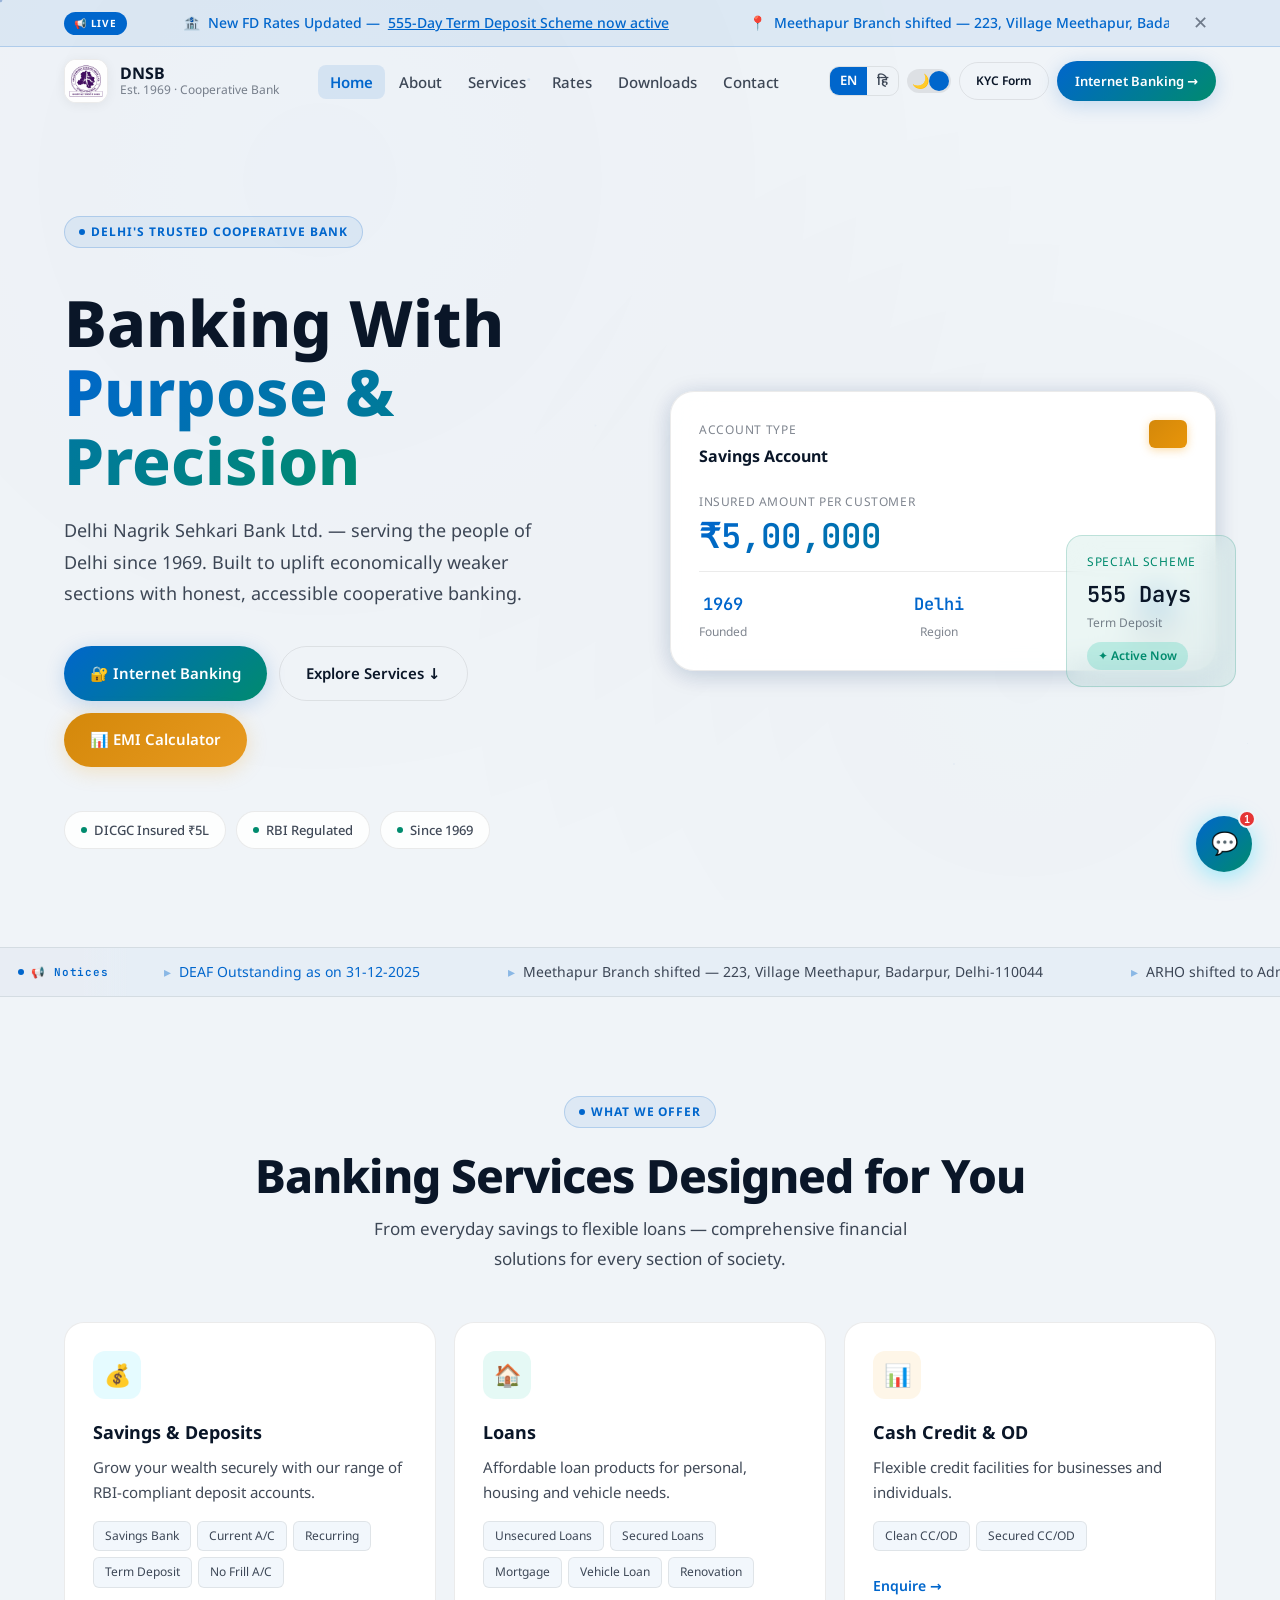
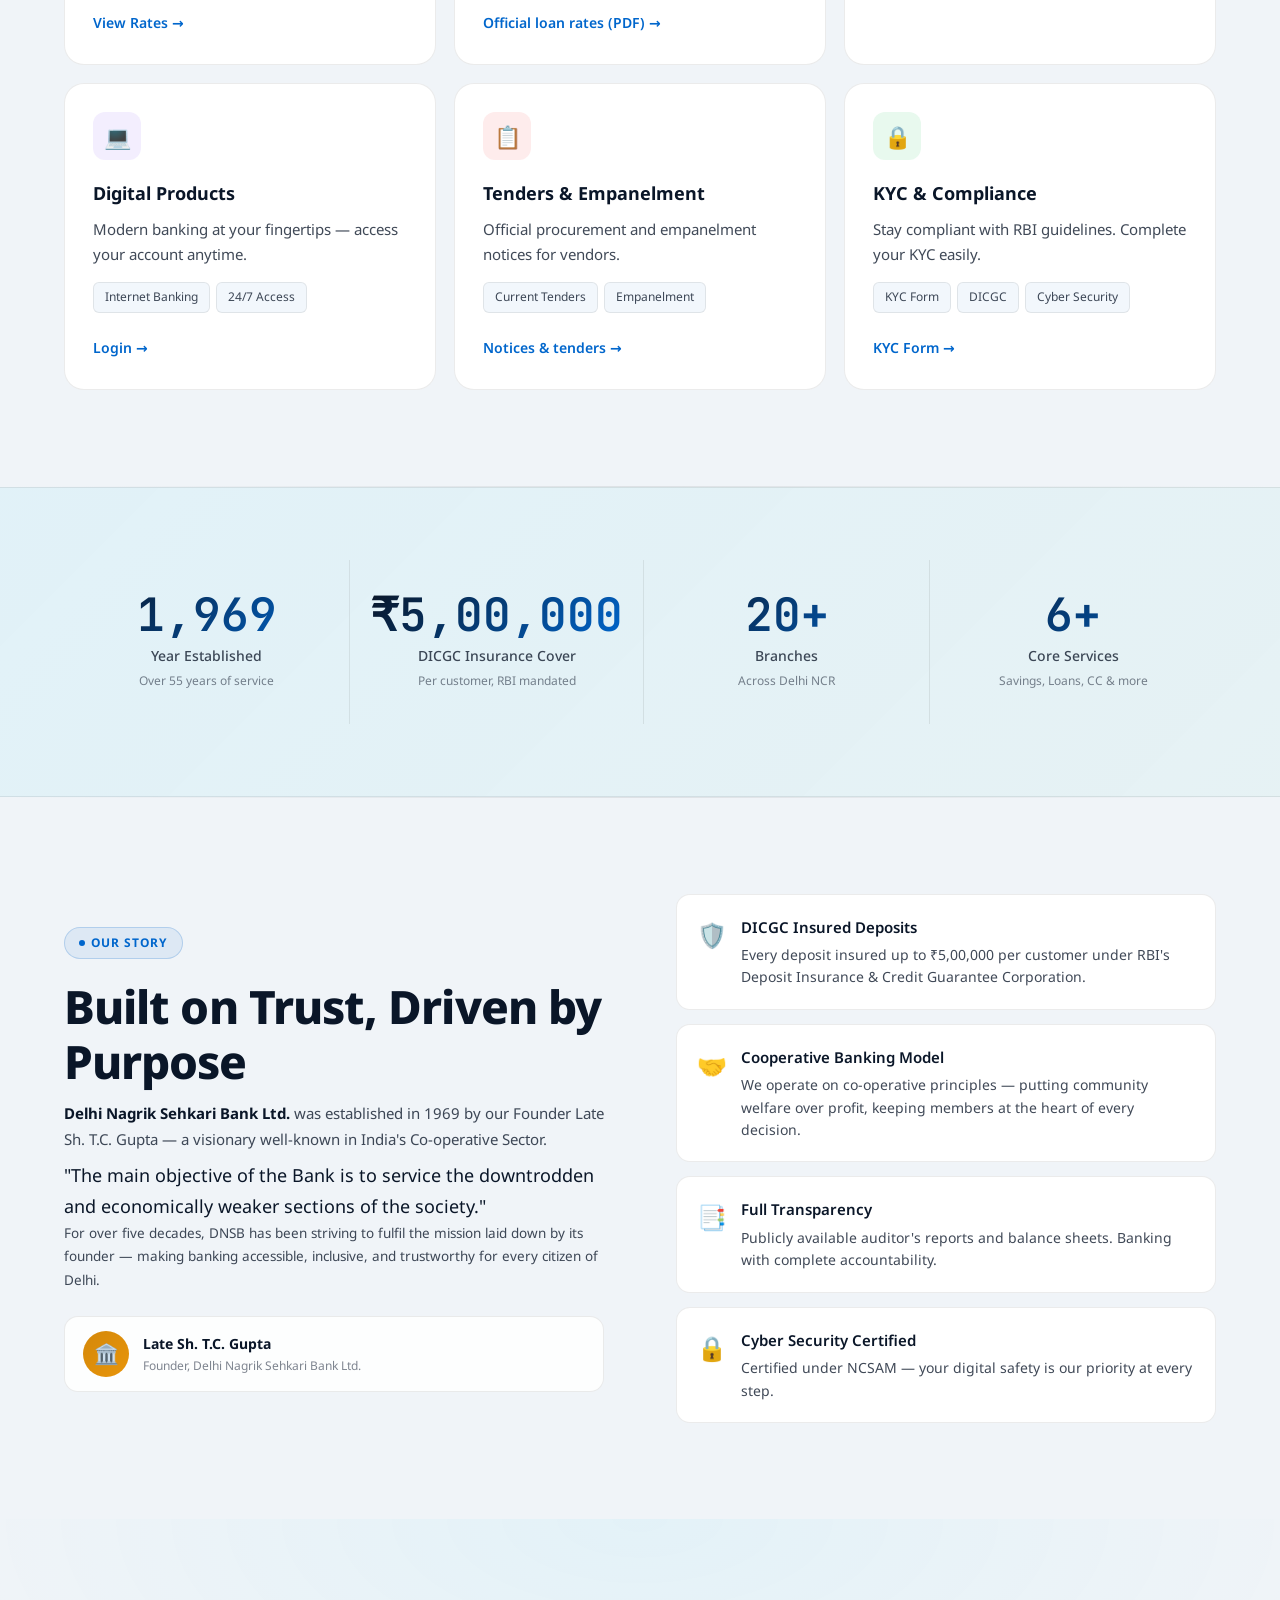
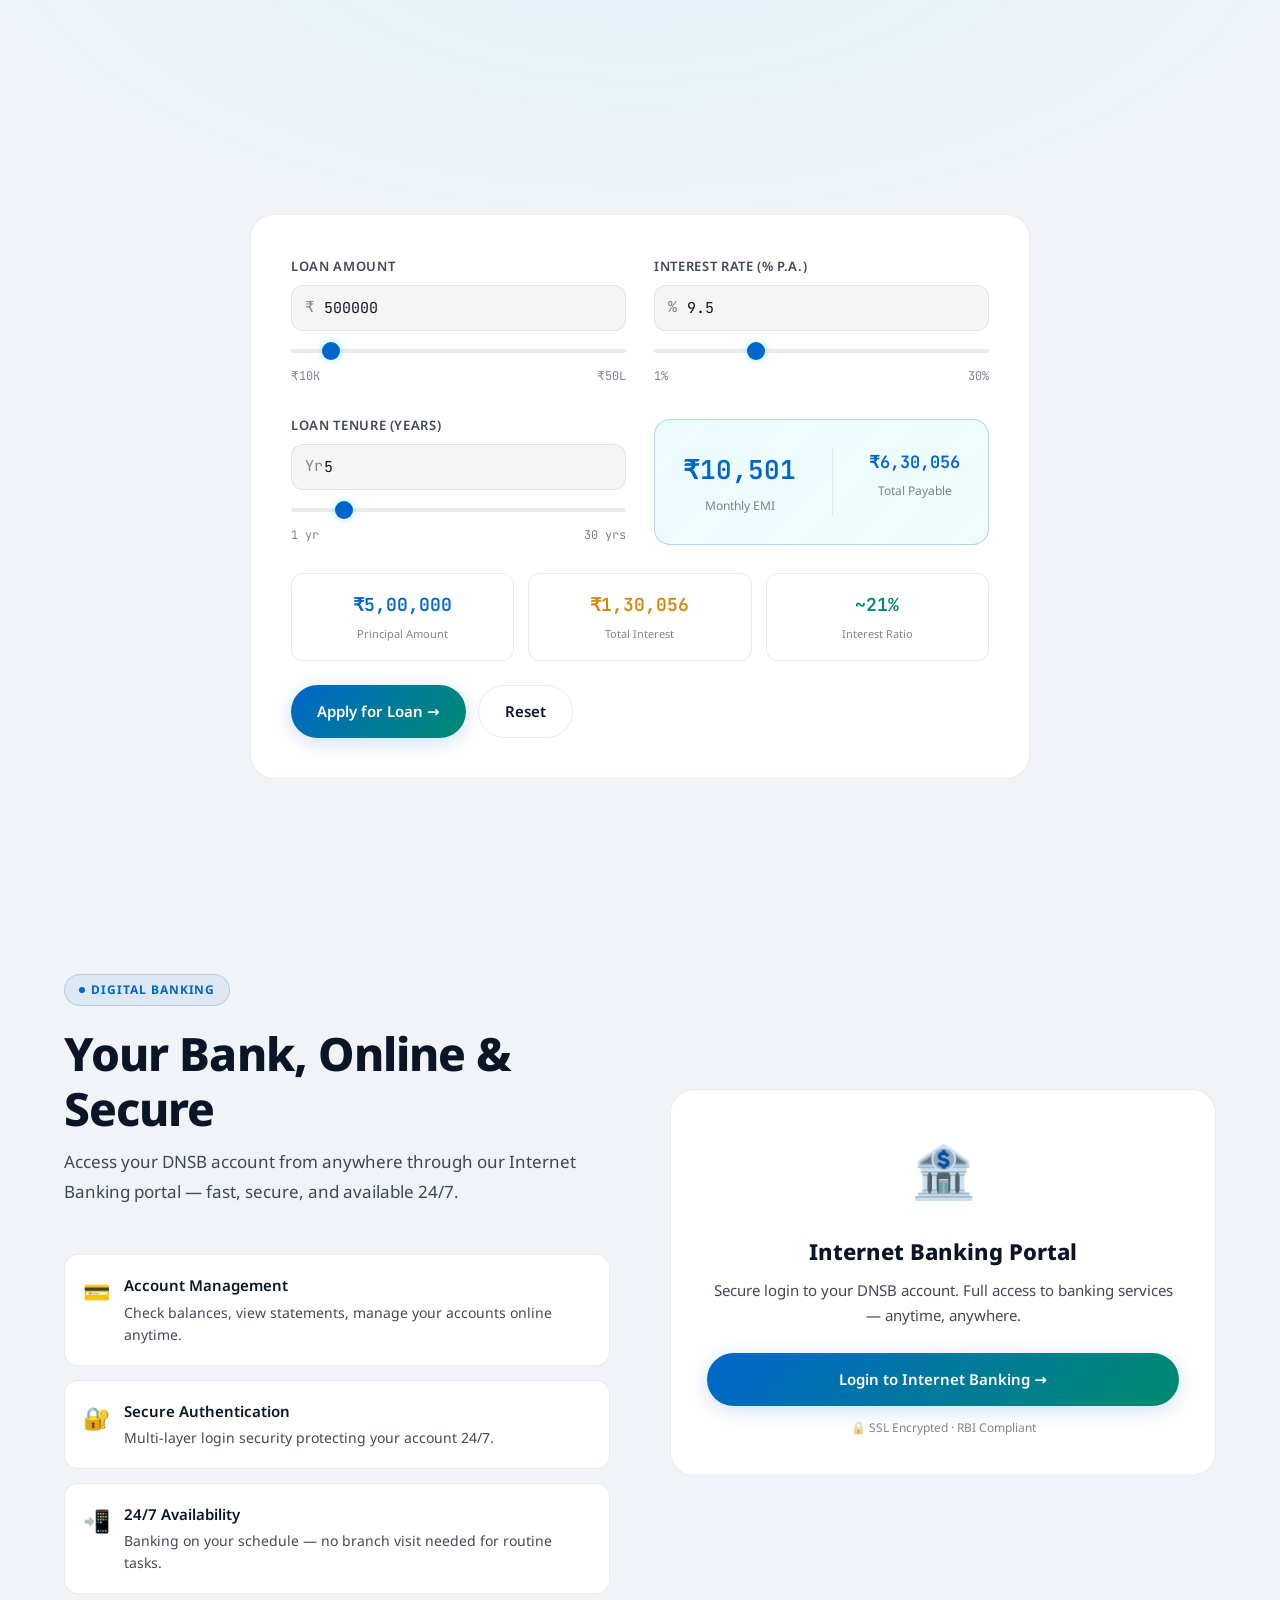
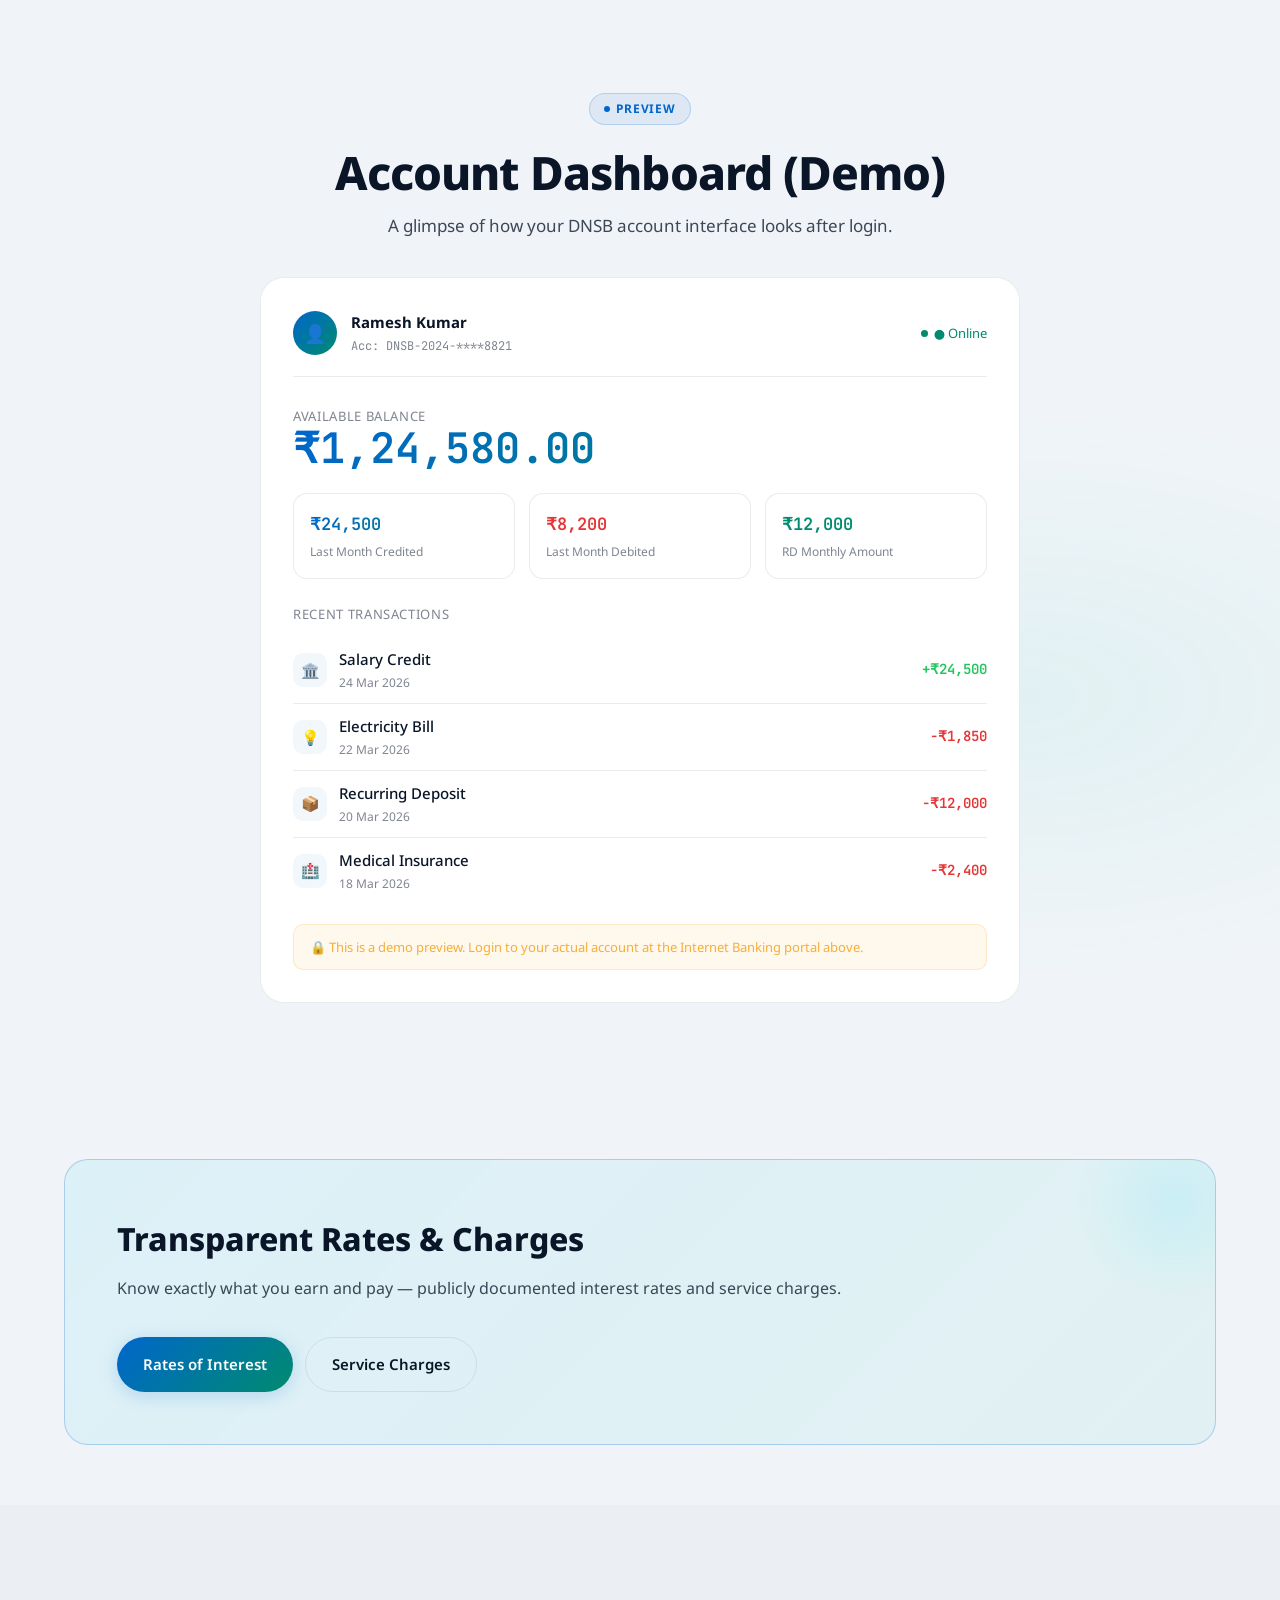
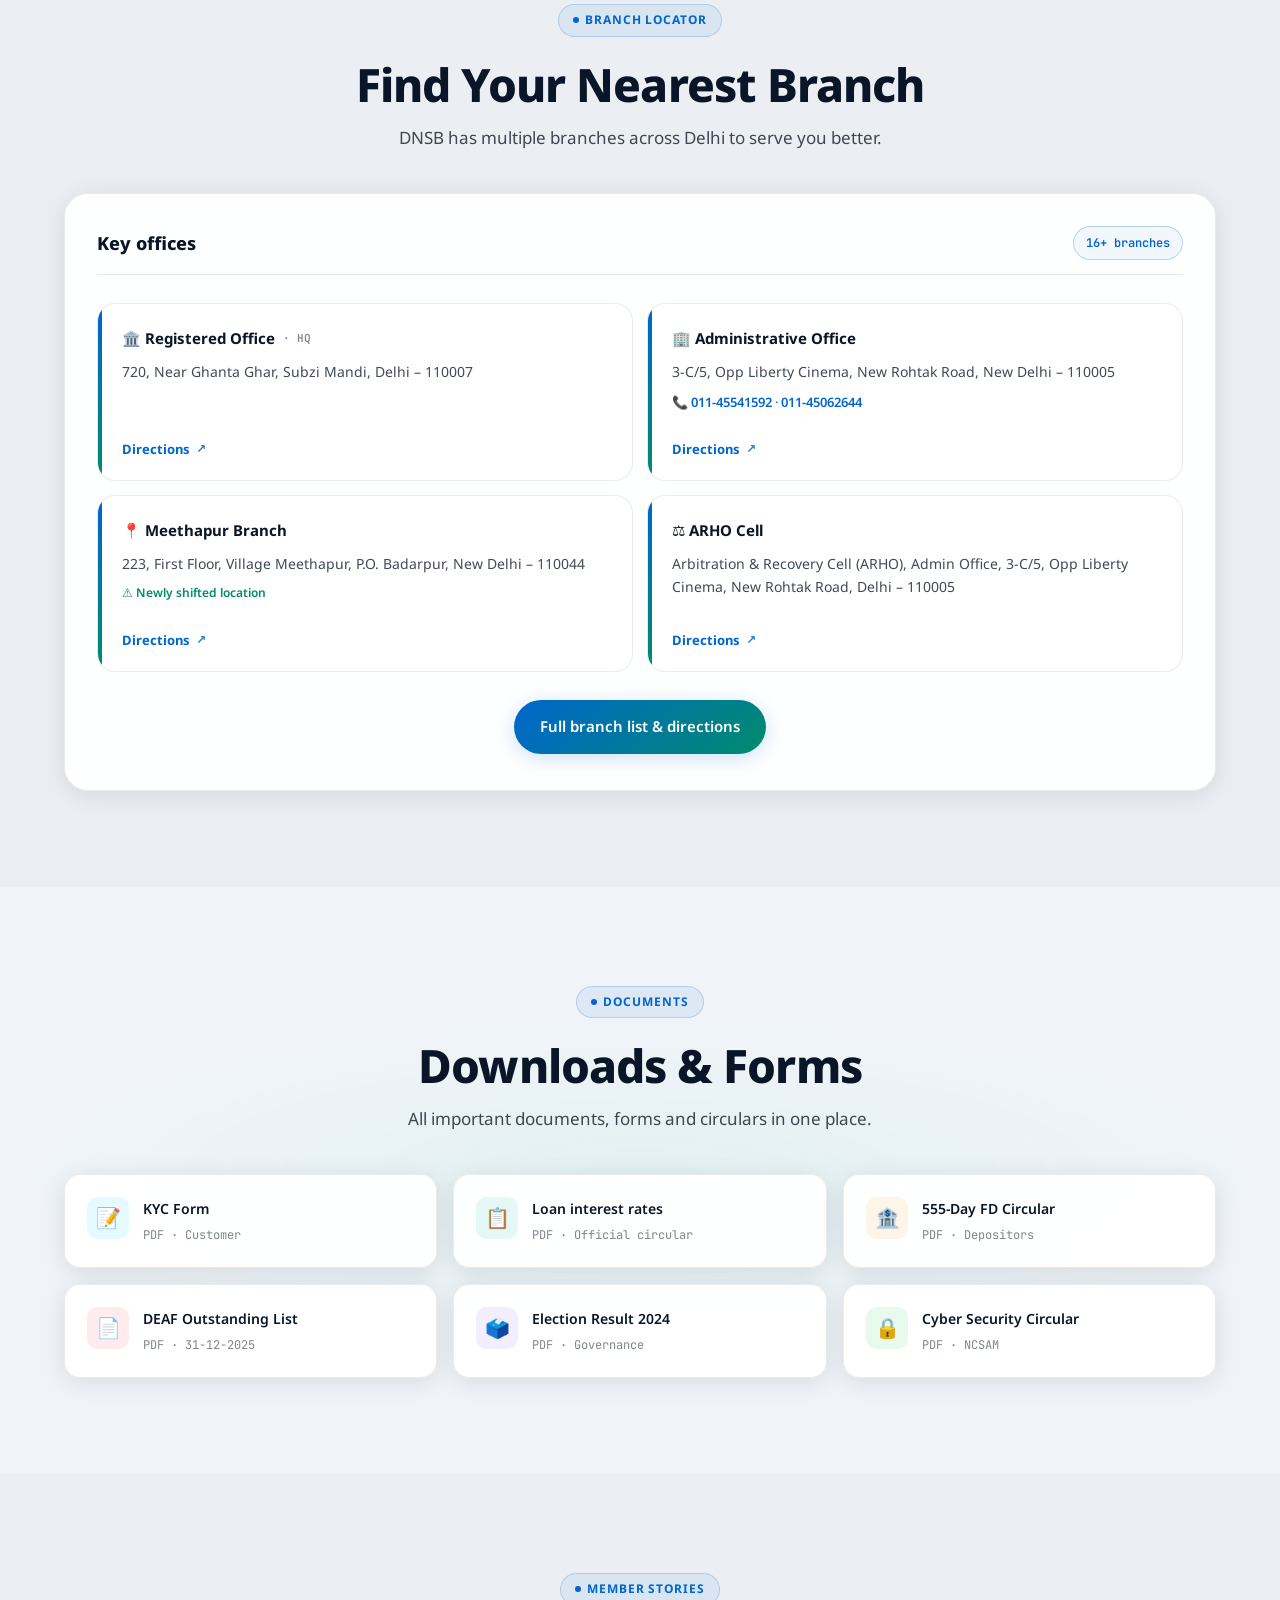
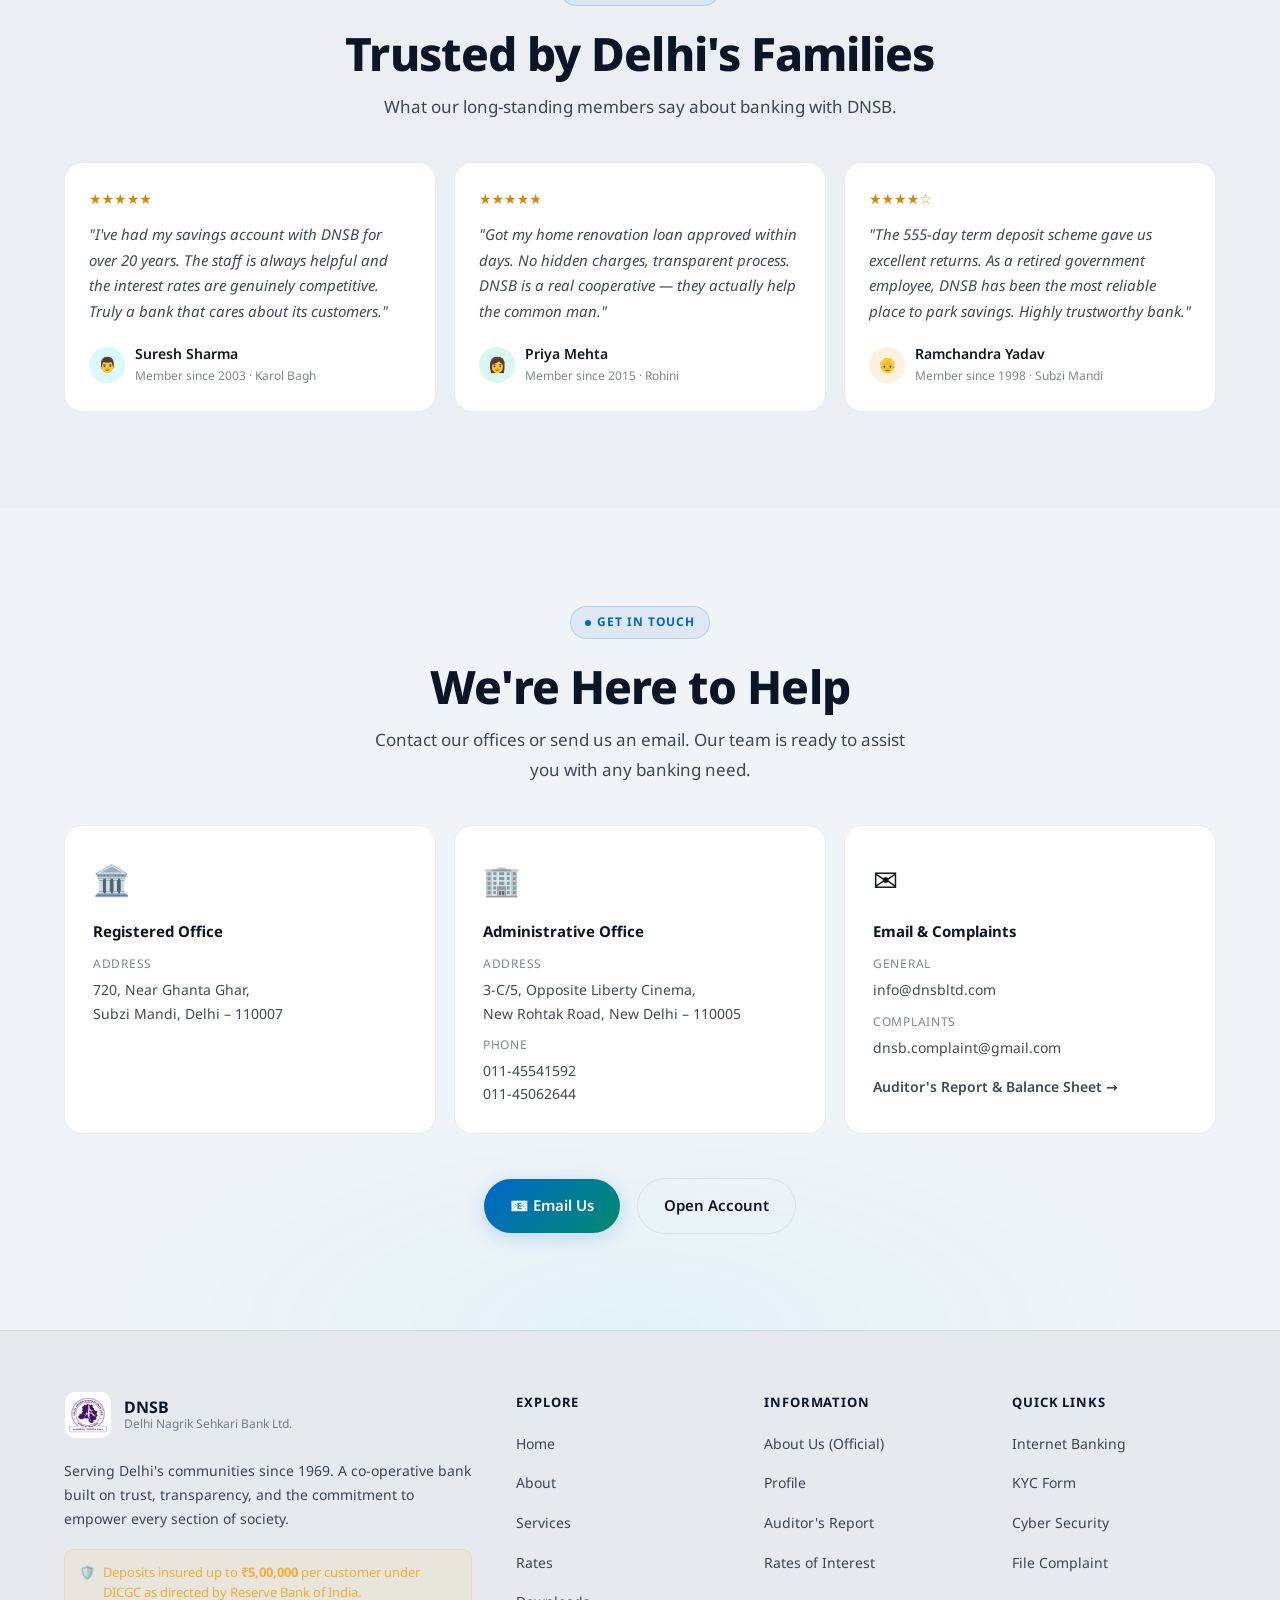
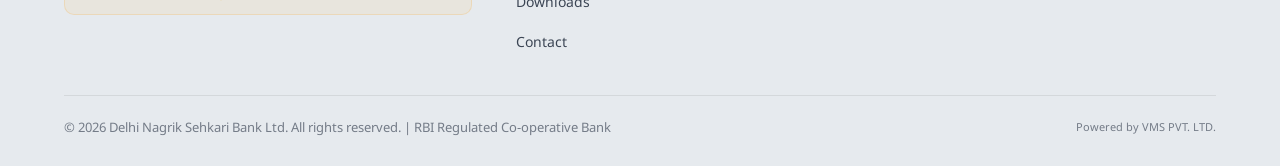
==== commit 2f67fa9d: "." ====
--- a/index.html
+++ b/index.html
@@ -6,7 +6,7 @@
 <title>Delhi Nagrik Sehkari Bank Ltd. — DNSB</title>
 <link rel="preconnect" href="https://fonts.googleapis.com"/>
 <link rel="preconnect" href="https://fonts.gstatic.com" crossorigin/>
-<link href="https://fonts.googleapis.com/css2?family=Syne:wght@400;600;700;800&family=DM+Sans:ital,wght@0,300;0,400;0,500;0,600;1,400&family=JetBrains+Mono:wght@400;600&display=swap" rel="stylesheet"/>
+<link href="https://fonts.googleapis.com/css2?family=JetBrains+Mono:wght@400;600&family=Noto+Sans+Devanagari:wght@400;500;600;700;800&family=Noto+Sans:ital,wght@0,400;0,500;0,600;0,700;0,800;1,400&display=swap" rel="stylesheet"/>
 <link rel="stylesheet" href="css/main.css"/>
 </head>
 <body>
@@ -92,35 +92,35 @@
     </div>
     <div class="svc-grid">
       <div class="svc-card reveal">
-        <a href="https://dnsbltd.com/services/" target="_blank" rel="noopener noreferrer" class="svc-card-overlay" data-i18n-aria="svc.aria.sav"></a>
+        <a href="https://dnsbltd.com/rates-of-interest/" target="_blank" rel="noopener noreferrer" class="svc-card-overlay" data-i18n-aria="svc.aria.sav"></a>
         <div class="svc-card-inner">
           <div class="svc-icon" style="background:rgba(0,212,255,0.1)">💰</div>
           <h3 data-i18n="svc.sav.t">Savings & Deposits</h3>
           <p data-i18n="svc.sav.d">Grow your wealth securely with our range of RBI-compliant deposit accounts.</p>
           <div class="svc-tags">
-            <a href="https://dnsbltd.com/services/" target="_blank" rel="noopener noreferrer" class="svc-tag">Savings Bank</a>
+            <a href="https://dnsbltd.com/wp-content/uploads/2025/12/RATES-OF-INTEREST-DEPOSIT.pdf" target="_blank" rel="noopener noreferrer" class="svc-tag">Savings Bank</a>
             <a href="https://dnsbltd.com/services/" target="_blank" rel="noopener noreferrer" class="svc-tag">Current A/C</a>
-            <a href="https://dnsbltd.com/services/" target="_blank" rel="noopener noreferrer" class="svc-tag">Recurring</a>
-            <a href="https://dnsbltd.com/services/" target="_blank" rel="noopener noreferrer" class="svc-tag">Term Deposit</a>
+            <a href="https://dnsbltd.com/wp-content/uploads/2025/12/RATES-OF-INTEREST-DEPOSIT.pdf" target="_blank" rel="noopener noreferrer" class="svc-tag">Recurring</a>
+            <a href="https://dnsbltd.com/wp-content/uploads/2025/12/RATES-OF-INTEREST-DEPOSIT.pdf" target="_blank" rel="noopener noreferrer" class="svc-tag">Term Deposit</a>
             <a href="https://dnsbltd.com/services/" target="_blank" rel="noopener noreferrer" class="svc-tag">No Frill A/C</a>
           </div>
           <a href="https://dnsbltd.com/rates-of-interest/" target="_blank" rel="noopener noreferrer" class="svc-link" data-i18n="svc.link_rates">View Rates →</a>
         </div>
       </div>
       <div class="svc-card reveal" style="transition-delay:.07s">
-        <a href="https://dnsbltd.com/services/" target="_blank" rel="noopener noreferrer" class="svc-card-overlay" data-i18n-aria="svc.aria.loan"></a>
+        <a href="https://dnsbltd.com/wp-content/uploads/2025/12/RATES-OF-INTEREST-LOANS.pdf" target="_blank" rel="noopener noreferrer" class="svc-card-overlay" data-i18n-aria="svc.aria.loan"></a>
         <div class="svc-card-inner">
           <div class="svc-icon" style="background:rgba(0,196,160,0.1)">🏠</div>
           <h3 data-i18n="svc.loan.t">Loans</h3>
           <p data-i18n="svc.loan.d">Affordable loan products for personal, housing and vehicle needs.</p>
           <div class="svc-tags">
-            <a href="https://dnsbltd.com/services/" target="_blank" rel="noopener noreferrer" class="svc-tag">Unsecured Loans</a>
-            <a href="https://dnsbltd.com/services/" target="_blank" rel="noopener noreferrer" class="svc-tag">Secured Loans</a>
-            <a href="https://dnsbltd.com/services/" target="_blank" rel="noopener noreferrer" class="svc-tag">Mortgage</a>
-            <a href="https://dnsbltd.com/services/" target="_blank" rel="noopener noreferrer" class="svc-tag">Vehicle Loan</a>
-            <a href="https://dnsbltd.com/services/" target="_blank" rel="noopener noreferrer" class="svc-tag">Renovation</a>
-          </div>
-          <a href="https://dnsbltd.com/services/" target="_blank" rel="noopener noreferrer" class="svc-link" data-i18n="svc.link_loans">Loan details (official site) →</a>
+            <a href="https://dnsbltd.com/wp-content/uploads/2025/12/RATES-OF-INTEREST-LOANS.pdf" target="_blank" rel="noopener noreferrer" class="svc-tag">Unsecured Loans</a>
+            <a href="https://dnsbltd.com/wp-content/uploads/2025/12/RATES-OF-INTEREST-LOANS.pdf" target="_blank" rel="noopener noreferrer" class="svc-tag">Secured Loans</a>
+            <a href="https://dnsbltd.com/wp-content/uploads/2025/12/RATES-OF-INTEREST-LOANS.pdf" target="_blank" rel="noopener noreferrer" class="svc-tag">Mortgage</a>
+            <a href="https://dnsbltd.com/wp-content/uploads/2025/12/RATES-OF-INTEREST-LOANS.pdf" target="_blank" rel="noopener noreferrer" class="svc-tag">Vehicle Loan</a>
+            <a href="https://dnsbltd.com/wp-content/uploads/2025/12/RATES-OF-INTEREST-LOANS.pdf" target="_blank" rel="noopener noreferrer" class="svc-tag">Renovation</a>
+          </div>
+          <a href="https://dnsbltd.com/wp-content/uploads/2025/12/RATES-OF-INTEREST-LOANS.pdf" target="_blank" rel="noopener noreferrer" class="svc-link" data-i18n="svc.link_loans">Official loan rates (PDF) →</a>
         </div>
       </div>
       <div class="svc-card reveal" style="transition-delay:.14s">
@@ -131,13 +131,13 @@
           <p data-i18n="svc.cc.d">Flexible credit facilities for businesses and individuals.</p>
           <div class="svc-tags">
             <a href="https://dnsbltd.com/services/" target="_blank" rel="noopener noreferrer" class="svc-tag">Clean CC/OD</a>
-            <a href="https://dnsbltd.com/services/" target="_blank" rel="noopener noreferrer" class="svc-tag">Secured CC/OD</a>
+            <a href="https://dnsbltd.com/wp-content/uploads/2025/12/RATES-OF-INTEREST-LOANS.pdf" target="_blank" rel="noopener noreferrer" class="svc-tag">Secured CC/OD</a>
           </div>
           <a href="https://dnsbltd.com/contact-us/" target="_blank" rel="noopener noreferrer" class="svc-link" data-i18n="svc.link_enquire">Enquire →</a>
         </div>
       </div>
       <div class="svc-card reveal" style="transition-delay:.21s">
-        <a href="https://dnsbltd.com/" target="_blank" rel="noopener noreferrer" class="svc-card-overlay" data-i18n-aria="svc.aria.dig"></a>
+        <a href="https://online.dnsbltd.com/ibs-jsp/faces/pages/user/login.xhtml" target="_blank" rel="noopener noreferrer" class="svc-card-overlay" data-i18n-aria="svc.aria.dig"></a>
         <div class="svc-card-inner">
           <div class="svc-icon" style="background:rgba(139,92,246,0.1)">💻</div>
           <h3 data-i18n="svc.dig.t">Digital Products</h3>
@@ -157,20 +157,20 @@
           <p data-i18n="svc.ten.d">Official procurement and empanelment notices for vendors.</p>
           <div class="svc-tags">
             <a href="https://dnsbltd.com/" target="_blank" rel="noopener noreferrer" class="svc-tag">Current Tenders</a>
-            <a href="https://dnsbltd.com/" target="_blank" rel="noopener noreferrer" class="svc-tag">Empanelment</a>
-          </div>
-          <a href="https://dnsbltd.com/" target="_blank" rel="noopener noreferrer" class="svc-link" data-i18n="svc.link_tenders">View Tenders →</a>
+            <a href="https://dnsbltd.com/contact-us/" target="_blank" rel="noopener noreferrer" class="svc-tag">Empanelment</a>
+          </div>
+          <a href="https://dnsbltd.com/" target="_blank" rel="noopener noreferrer" class="svc-link" data-i18n="svc.link_tenders">Notices &amp; tenders →</a>
         </div>
       </div>
       <div class="svc-card reveal" style="transition-delay:.35s">
-        <a href="https://dnsbltd.com/" target="_blank" rel="noopener noreferrer" class="svc-card-overlay" data-i18n-aria="svc.aria.kyc"></a>
+        <a href="https://dnsbltd.com/wp-content/uploads/2018/04/KYC%20FORM.pdf" target="_blank" rel="noopener noreferrer" class="svc-card-overlay" data-i18n-aria="svc.aria.kyc"></a>
         <div class="svc-card-inner">
           <div class="svc-icon" style="background:rgba(34,197,94,0.1)">🔒</div>
           <h3 data-i18n="svc.kyc.t">KYC &amp; Compliance</h3>
           <p data-i18n="svc.kyc.d">Stay compliant with RBI guidelines. Complete your KYC easily.</p>
           <div class="svc-tags">
             <a href="https://dnsbltd.com/wp-content/uploads/2018/04/KYC%20FORM.pdf" target="_blank" rel="noopener noreferrer" class="svc-tag">KYC Form</a>
-            <a href="https://dnsbltd.com/" target="_blank" rel="noopener noreferrer" class="svc-tag">DICGC</a>
+            <a href="https://www.dicgc.org.in/" target="_blank" rel="noopener noreferrer" class="svc-tag">DICGC</a>
             <a href="https://dnsbltd.com/wp-content/uploads/2023/08/CIR780.pdf" target="_blank" rel="noopener noreferrer" class="svc-tag">Cyber Security</a>
           </div>
           <a href="https://dnsbltd.com/wp-content/uploads/2018/04/KYC%20FORM.pdf" target="_blank" rel="noopener noreferrer" class="svc-link" data-i18n="svc.link_kyc">KYC Form →</a>
@@ -201,21 +201,21 @@
   <div class="container">
     <div class="about-grid">
       <div class="reveal-left">
-        <span class="tag">Our Story</span>
-        <h2 class="section-title">Built on Trust, Driven by Purpose</h2>
-        <p style="color:var(--text-secondary);font-size:15px;line-height:1.75;margin-bottom:8px;"><strong style="color:var(--text-primary)">Delhi Nagrik Sehkari Bank Ltd.</strong> was established in 1969 by our Founder Late Sh. T.C. Gupta — a visionary well-known in India's Co-operative Sector.</p>
-        <blockquote>"The main objective of the Bank is to service the downtrodden and economically weaker sections of the society."</blockquote>
-        <p style="color:var(--text-secondary);font-size:13.5px;line-height:1.75;">For over five decades, DNSB has been striving to fulfil the mission laid down by its founder — making banking accessible, inclusive, and trustworthy for every citizen of Delhi.</p>
+        <span class="tag" data-i18n="home.about.tag">Our Story</span>
+        <h2 class="section-title" data-i18n="home.about.title">Built on Trust, Driven by Purpose</h2>
+        <p style="color:var(--text-secondary);font-size:15px;line-height:1.75;margin-bottom:8px;" data-i18n-html="home.about.p1"><strong style="color:var(--text-primary)">Delhi Nagrik Sehkari Bank Ltd.</strong> was established in 1969 by our Founder Late Sh. T.C. Gupta — a visionary well-known in India's Co-operative Sector.</p>
+        <blockquote data-i18n="home.about.quote">"The main objective of the Bank is to service the downtrodden and economically weaker sections of the society."</blockquote>
+        <p style="color:var(--text-secondary);font-size:13.5px;line-height:1.75;" data-i18n="home.about.p2">For over five decades, DNSB has been striving to fulfil the mission laid down by its founder — making banking accessible, inclusive, and trustworthy for every citizen of Delhi.</p>
         <div class="founder-card">
           <div class="founder-av">🏛️</div>
-          <div><div class="founder-name">Late Sh. T.C. Gupta</div><div class="founder-role">Founder, Delhi Nagrik Sehkari Bank Ltd.</div></div>
+          <div><div class="founder-name" data-i18n="home.about.founder">Late Sh. T.C. Gupta</div><div class="founder-role" data-i18n="home.about.founder_role">Founder, Delhi Nagrik Sehkari Bank Ltd.</div></div>
         </div>
       </div>
       <div class="about-highlights reveal-right">
-        <div class="hl-card"><div class="hl-ico">🛡️</div><div><div class="hl-title">DICGC Insured Deposits</div><div class="hl-desc">Every deposit insured up to ₹5,00,000 per customer under RBI's Deposit Insurance &amp; Credit Guarantee Corporation.</div></div></div>
-        <div class="hl-card"><div class="hl-ico">🤝</div><div><div class="hl-title">Cooperative Banking Model</div><div class="hl-desc">We operate on co-operative principles — putting community welfare over profit, keeping members at the heart of every decision.</div></div></div>
-        <div class="hl-card"><div class="hl-ico">📑</div><div><div class="hl-title">Full Transparency</div><div class="hl-desc">Publicly available auditor's reports and balance sheets. Banking with complete accountability.</div></div></div>
-        <div class="hl-card"><div class="hl-ico">🔒</div><div><div class="hl-title">Cyber Security Certified</div><div class="hl-desc">Certified under NCSAM — your digital safety is our priority at every step.</div></div></div>
+        <div class="hl-card"><div class="hl-ico">🛡️</div><div><div class="hl-title" data-i18n="home.hl1.t">DICGC Insured Deposits</div><div class="hl-desc" data-i18n="home.hl1.d">Every deposit insured up to ₹5,00,000 per customer under RBI's Deposit Insurance &amp; Credit Guarantee Corporation.</div></div></div>
+        <div class="hl-card"><div class="hl-ico">🤝</div><div><div class="hl-title" data-i18n="home.hl2.t">Cooperative Banking Model</div><div class="hl-desc" data-i18n="home.hl2.d">We operate on co-operative principles — putting community welfare over profit, keeping members at the heart of every decision.</div></div></div>
+        <div class="hl-card"><div class="hl-ico">📑</div><div><div class="hl-title" data-i18n="home.hl3.t">Full Transparency</div><div class="hl-desc" data-i18n="home.hl3.d">Publicly available auditor's reports and balance sheets. Banking with complete accountability.</div></div></div>
+        <div class="hl-card"><div class="hl-ico">🔒</div><div><div class="hl-title" data-i18n="home.hl4.t">Cyber Security Certified</div><div class="hl-desc" data-i18n="home.hl4.d">Certified under NCSAM — your digital safety is our priority at every step.</div></div></div>
       </div>
     </div>
   </div>
@@ -295,22 +295,22 @@
   <div class="container">
     <div class="digital-grid">
       <div class="reveal-left">
-        <span class="tag">Digital Banking</span>
-        <h2 class="section-title">Your Bank, Online &amp; Secure</h2>
-        <p class="section-sub">Access your DNSB account from anywhere through our Internet Banking portal — fast, secure, and available 24/7.</p>
+        <span class="tag" data-i18n="home.digital.tag">Digital Banking</span>
+        <h2 class="section-title" data-i18n="home.digital.title">Your Bank, Online &amp; Secure</h2>
+        <p class="section-sub" data-i18n="home.digital.sub">Access your DNSB account from anywhere through our Internet Banking portal — fast, secure, and available 24/7.</p>
         <div class="d-features">
-          <div class="d-feat"><div class="d-ico">💳</div><div><div class="d-title">Account Management</div><div class="d-desc">Check balances, view statements, manage your accounts online anytime.</div></div></div>
-          <div class="d-feat"><div class="d-ico">🔐</div><div><div class="d-title">Secure Authentication</div><div class="d-desc">Multi-layer login security protecting your account 24/7.</div></div></div>
-          <div class="d-feat"><div class="d-ico">📲</div><div><div class="d-title">24/7 Availability</div><div class="d-desc">Banking on your schedule — no branch visit needed for routine tasks.</div></div></div>
+          <div class="d-feat"><div class="d-ico">💳</div><div><div class="d-title" data-i18n="home.digital.f1.t">Account Management</div><div class="d-desc" data-i18n="home.digital.f1.d">Check balances, view statements, manage your accounts online anytime.</div></div></div>
+          <div class="d-feat"><div class="d-ico">🔐</div><div><div class="d-title" data-i18n="home.digital.f2.t">Secure Authentication</div><div class="d-desc" data-i18n="home.digital.f2.d">Multi-layer login security protecting your account 24/7.</div></div></div>
+          <div class="d-feat"><div class="d-ico">📲</div><div><div class="d-title" data-i18n="home.digital.f3.t">24/7 Availability</div><div class="d-desc" data-i18n="home.digital.f3.d">Banking on your schedule — no branch visit needed for routine tasks.</div></div></div>
         </div>
       </div>
       <div class="reveal-right">
         <div class="ib-card">
           <div class="ib-ico">🏦</div>
-          <div class="ib-title">Internet Banking Portal</div>
-          <div class="ib-desc">Secure login to your DNSB account. Full access to banking services — anytime, anywhere.</div>
-          <a href="https://online.dnsbltd.com/ibs-jsp/faces/pages/user/login.xhtml" target="_blank" class="btn btn-primary" style="width:100%">Login to Internet Banking →</a>
-          <div class="ib-secure">🔒 SSL Encrypted · RBI Compliant</div>
+          <div class="ib-title" data-i18n="home.digital.ib_title">Internet Banking Portal</div>
+          <div class="ib-desc" data-i18n="home.digital.ib_desc">Secure login to your DNSB account. Full access to banking services — anytime, anywhere.</div>
+          <a href="https://online.dnsbltd.com/ibs-jsp/faces/pages/user/login.xhtml" target="_blank" class="btn btn-primary" style="width:100%" data-i18n="home.digital.ib_btn">Login to Internet Banking →</a>
+          <div class="ib-secure" data-i18n="home.digital.ib_secure">🔒 SSL Encrypted · RBI Compliant</div>
         </div>
       </div>
     </div>
@@ -321,9 +321,9 @@
 <section id="dashboard" class="section" style="padding-top:0">
   <div class="container">
     <div class="reveal" style="text-align:center;margin-bottom:36px">
-      <span class="tag">Preview</span>
-      <h2 class="section-title">Account Dashboard (Demo)</h2>
-      <p class="section-sub" style="margin:0 auto">A glimpse of how your DNSB account interface looks after login.</p>
+      <span class="tag" data-i18n="home.preview.tag">Preview</span>
+      <h2 class="section-title" data-i18n="home.preview.title">Account Dashboard (Demo)</h2>
+      <p class="section-sub" style="margin:0 auto" data-i18n="home.preview.sub">A glimpse of how your DNSB account interface looks after login.</p>
     </div>
     <div class="dashboard-card reveal">
       <div class="dash-header">
@@ -331,25 +331,25 @@
           <div class="dash-avatar">👤</div>
           <div><div class="dash-name">Ramesh Kumar</div><div class="dash-id">Acc: DNSB-2024-****8821</div></div>
         </div>
-        <div class="dash-status">● Online</div>
+        <div class="dash-status" data-i18n="home.dash.status">● Online</div>
       </div>
       <div>
-        <div class="dash-bal-label">Available Balance</div>
+        <div class="dash-bal-label" data-i18n="home.dash.bal_label">Available Balance</div>
         <div class="dash-bal gradient-text">₹1,24,580.00</div>
       </div>
       <div class="dash-cards">
-        <div class="dash-mini"><div class="dm-val gradient-text">₹24,500</div><div class="dm-key">Last Month Credited</div></div>
-        <div class="dash-mini"><div class="dm-val" style="color:var(--accent-danger)">₹8,200</div><div class="dm-key">Last Month Debited</div></div>
-        <div class="dash-mini"><div class="dm-val" style="color:var(--accent-2)">₹12,000</div><div class="dm-key">RD Monthly Amount</div></div>
+        <div class="dash-mini"><div class="dm-val gradient-text">₹24,500</div><div class="dm-key" data-i18n="home.dash.dm1">Last Month Credited</div></div>
+        <div class="dash-mini"><div class="dm-val" style="color:var(--accent-danger)">₹8,200</div><div class="dm-key" data-i18n="home.dash.dm2">Last Month Debited</div></div>
+        <div class="dash-mini"><div class="dm-val" style="color:var(--accent-2)">₹12,000</div><div class="dm-key" data-i18n="home.dash.dm3">RD Monthly Amount</div></div>
       </div>
       <div class="dash-txns">
-        <div class="txn-title">Recent Transactions</div>
-        <div class="txn-item"><div class="txn-left"><div class="txn-ico">🏛️</div><div><div class="txn-name">Salary Credit</div><div class="txn-date">24 Mar 2026</div></div></div><div class="txn-amt cr">+₹24,500</div></div>
-        <div class="txn-item"><div class="txn-left"><div class="txn-ico">💡</div><div><div class="txn-name">Electricity Bill</div><div class="txn-date">22 Mar 2026</div></div></div><div class="txn-amt dr">−₹1,850</div></div>
-        <div class="txn-item"><div class="txn-left"><div class="txn-ico">📦</div><div><div class="txn-name">Recurring Deposit</div><div class="txn-date">20 Mar 2026</div></div></div><div class="txn-amt dr">−₹12,000</div></div>
-        <div class="txn-item"><div class="txn-left"><div class="txn-ico">🏥</div><div><div class="txn-name">Medical Insurance</div><div class="txn-date">18 Mar 2026</div></div></div><div class="txn-amt dr">−₹2,400</div></div>
-      </div>
-      <div class="dash-note">🔒 This is a demo preview. Login to your actual account at the Internet Banking portal above.</div>
+        <div class="txn-title" data-i18n="home.dash.txn_title">Recent Transactions</div>
+        <div class="txn-item"><div class="txn-left"><div class="txn-ico">🏛️</div><div><div class="txn-name" data-i18n="home.dash.txn1">Salary Credit</div><div class="txn-date">24 Mar 2026</div></div></div><div class="txn-amt cr">+₹24,500</div></div>
+        <div class="txn-item"><div class="txn-left"><div class="txn-ico">💡</div><div><div class="txn-name" data-i18n="home.dash.txn2">Electricity Bill</div><div class="txn-date">22 Mar 2026</div></div></div><div class="txn-amt dr">−₹1,850</div></div>
+        <div class="txn-item"><div class="txn-left"><div class="txn-ico">📦</div><div><div class="txn-name" data-i18n="home.dash.txn3">Recurring Deposit</div><div class="txn-date">20 Mar 2026</div></div></div><div class="txn-amt dr">−₹12,000</div></div>
+        <div class="txn-item"><div class="txn-left"><div class="txn-ico">🏥</div><div><div class="txn-name" data-i18n="home.dash.txn4">Medical Insurance</div><div class="txn-date">18 Mar 2026</div></div></div><div class="txn-amt dr">−₹2,400</div></div>
+      </div>
+      <div class="dash-note" data-i18n="home.dash.note">🔒 This is a demo preview. Login to your actual account at the Internet Banking portal above.</div>
     </div>
   </div>
 </section>
@@ -359,12 +359,12 @@
   <div class="container">
     <div class="rates-box reveal">
       <div>
-        <h2>Transparent Rates &amp; Charges</h2>
-        <p>Know exactly what you earn and pay — publicly documented interest rates and service charges.</p>
+        <h2 data-i18n="home.rates_cta.title">Transparent Rates &amp; Charges</h2>
+        <p data-i18n="home.rates_cta.sub">Know exactly what you earn and pay — publicly documented interest rates and service charges.</p>
       </div>
       <div class="rates-actions">
-        <a href="https://dnsbltd.com/rates-of-interest/" target="_blank" class="btn btn-primary">Rates of Interest</a>
-        <a href="https://dnsbltd.com/services-charges/" target="_blank" class="btn btn-ghost">Service Charges</a>
+        <a href="https://dnsbltd.com/rates-of-interest/" target="_blank" class="btn btn-primary" data-i18n="home.rates_cta.btn_interest">Rates of Interest</a>
+        <a href="https://dnsbltd.com/services-charges/" target="_blank" class="btn btn-ghost" data-i18n="home.rates_cta.btn_charges">Service Charges</a>
       </div>
     </div>
   </div>
@@ -374,30 +374,42 @@
 <section id="branches" class="section">
   <div class="container">
     <div class="reveal" style="text-align:center;margin-bottom:40px">
-      <span class="tag">Branch Locator</span>
-      <h2 class="section-title">Find Your Nearest Branch</h2>
-      <p class="section-sub" style="margin:0 auto">DNSB has multiple branches across Delhi to serve you better.</p>
-    </div>
-    <div class="branch-map-wrap reveal">
-      <div class="branch-map-placeholder">
-        <div class="map-grid"></div>
-        <div class="map-pins">
-          <div class="map-pin"><div class="pin-dot"></div><div class="pin-label">📍 Subzi Mandi</div></div>
-          <div class="map-pin" style="margin-top:40px"><div class="pin-dot" style="background:var(--accent-2);box-shadow:0 0 12px var(--accent-2)"></div><div class="pin-label">📍 New Rohtak Rd</div></div>
-          <div class="map-pin" style="margin-top:20px"><div class="pin-dot"></div><div class="pin-label">📍 Meethapur</div></div>
-          <div class="map-pin" style="margin-top:55px"><div class="pin-dot" style="background:var(--accent-gold);box-shadow:0 0 12px var(--accent-gold)"></div><div class="pin-label">📍 Tri Nagar</div></div>
-          <div class="map-pin" style="margin-top:15px"><div class="pin-dot"></div><div class="pin-label">📍 Badarpur</div></div>
-        </div>
-        <div class="map-cta">
-          <a href="https://dnsbltd.com/contact-us/" target="_blank" class="btn btn-primary" style="font-size:13px">View All Branches →</a>
-        </div>
-      </div>
-    </div>
-    <div class="branch-list">
-      <div class="b-card reveal"><div class="b-name">🏛️ Registered Office<span style="font-size:10px;font-weight:400;color:var(--text-muted);font-family:'JetBrains Mono',monospace"> · HQ</span></div><div class="b-addr">720, Near Ghanta Ghar, Subzi Mandi, Delhi – 110007</div></div>
-      <div class="b-card reveal" style="transition-delay:.08s"><div class="b-name">🏢 Administrative Office</div><div class="b-addr">3-C/5, Opp Liberty Cinema, New Rohtak Road, New Delhi – 110005<br/><span style="color:var(--accent);font-size:12px">📞 011-45541592 / 011-45062644</span></div></div>
-      <div class="b-card reveal" style="transition-delay:.16s"><div class="b-name">📍 Meethapur Branch</div><div class="b-addr">223, First Floor, Village Meethapur, P.O. Badarpur, New Delhi – 110044<br/><span style="color:var(--accent-2);font-size:11px">⚠️ Newly shifted location</span></div></div>
-      <div class="b-card reveal" style="transition-delay:.24s"><div class="b-name">⚖️ ARHO Cell</div><div class="b-addr">Arbitration &amp; Recovery Cell (ARHO), Admin Office, 3-C/5, Opp Liberty Cinema, New Rohtak Road, Delhi – 110005</div></div>
+      <span class="tag" data-i18n="home.branch.tag">Branch Locator</span>
+      <h2 class="section-title" data-i18n="home.branch.title">Find Your Nearest Branch</h2>
+      <p class="section-sub" style="margin:0 auto" data-i18n="home.branch.sub">DNSB has multiple branches across Delhi to serve you better.</p>
+    </div>
+    <div class="branch-home-wrap glass-card reveal">
+      <div class="loc-branches-panel-head">
+        <h3 data-i18n="home.branch.key_title">Key offices</h3>
+        <span class="loc-branch-count" data-i18n="home.branch.key_count">16+ branches</span>
+      </div>
+      <div class="branch-list branch-list--home">
+        <div class="b-card reveal">
+          <div class="b-name">🏛️ Registered Office <span class="b-hq">· HQ</span></div>
+          <div class="b-addr">720, Near Ghanta Ghar, Subzi Mandi, Delhi – 110007</div>
+          <a class="bc-dir" href="#" target="_blank" rel="noopener noreferrer" data-i18n="page.ct.directions">Directions</a>
+        </div>
+        <div class="b-card reveal" style="transition-delay:.08s">
+          <div class="b-name">🏢 Administrative Office</div>
+          <div class="b-addr">3-C/5, Opp Liberty Cinema, New Rohtak Road, New Delhi – 110005</div>
+          <p class="b-phone-line">📞 <a href="tel:01145541592">011-45541592</a> · <a href="tel:01145062644">011-45062644</a></p>
+          <a class="bc-dir" href="#" target="_blank" rel="noopener noreferrer" data-i18n="page.ct.directions">Directions</a>
+        </div>
+        <div class="b-card reveal" style="transition-delay:.16s">
+          <div class="b-name">📍 Meethapur Branch</div>
+          <div class="b-addr">223, First Floor, Village Meethapur, P.O. Badarpur, New Delhi – 110044</div>
+          <p class="b-note" data-i18n="home.branch.meethapur_note">Newly shifted location</p>
+          <a class="bc-dir" href="#" target="_blank" rel="noopener noreferrer" data-i18n="page.ct.directions">Directions</a>
+        </div>
+        <div class="b-card reveal" style="transition-delay:.24s">
+          <div class="b-name">⚖️ ARHO Cell</div>
+          <div class="b-addr">Arbitration &amp; Recovery Cell (ARHO), Admin Office, 3-C/5, Opp Liberty Cinema, New Rohtak Road, Delhi – 110005</div>
+          <a class="bc-dir" href="#" target="_blank" rel="noopener noreferrer" data-i18n="page.ct.directions">Directions</a>
+        </div>
+      </div>
+      <div class="branch-home-cta">
+        <a href="contact.html#loc-network" class="btn btn-primary" data-i18n="home.branch.cta_full">Full branch list &amp; directions</a>
+      </div>
     </div>
   </div>
 </section>
@@ -415,9 +427,9 @@
         <div class="dl-ico" style="background:rgba(0,212,255,0.1)">📝</div>
         <div><div class="dl-name" data-i18n="dl.kyc_name">KYC Form</div><div class="dl-type" data-i18n="dl.kyc_type">PDF · Customer</div></div>
       </a>
-      <a href="https://dnsbltd.com/services/" target="_blank" rel="noopener noreferrer" class="dl-card reveal glass-card" style="transition-delay:.07s">
+      <a href="https://dnsbltd.com/wp-content/uploads/2025/12/RATES-OF-INTEREST-LOANS.pdf" target="_blank" rel="noopener noreferrer" class="dl-card reveal glass-card" style="transition-delay:.07s">
         <div class="dl-ico" style="background:rgba(0,196,160,0.1)">📋</div>
-        <div><div class="dl-name" data-i18n="dl.loan_name">Loan products &amp; rules</div><div class="dl-type" data-i18n="dl.loan_type">Official website · Services</div></div>
+        <div><div class="dl-name" data-i18n="dl.loan_name">Loan interest rates</div><div class="dl-type" data-i18n="dl.loan_type">PDF · Official circular</div></div>
       </a>
       <a href="https://dnsbltd.com/wp-content/uploads/2025/03/CIR872.pdf" target="_blank" rel="noopener noreferrer" class="dl-card reveal glass-card" style="transition-delay:.14s">
         <div class="dl-ico" style="background:rgba(245,166,35,0.1)">🏦</div>
@@ -443,9 +455,9 @@
 <section id="testimonials" class="section">
   <div class="container">
     <div class="reveal" style="text-align:center;margin-bottom:40px">
-      <span class="tag">Member Stories</span>
-      <h2 class="section-title">Trusted by Delhi's Families</h2>
-      <p class="section-sub" style="margin:0 auto">What our long-standing members say about banking with DNSB.</p>
+      <span class="tag" data-i18n="home.testi.tag">Member Stories</span>
+      <h2 class="section-title" data-i18n="home.testi.title">Trusted by Delhi's Families</h2>
+      <p class="section-sub" style="margin:0 auto" data-i18n="home.testi.sub">What our long-standing members say about banking with DNSB.</p>
     </div>
     <div class="testi-grid">
       <div class="testi-card reveal">
@@ -786,7 +798,7 @@
     return;
   }
   if (lower.includes('loan') || lower.includes('emi') || lower.includes('rin')) {
-    addBotMsg("💰 <strong>DNSB Loan Products:</strong><br/>• Unsecured Loans (no collateral)<br/>• Secured Loans (with collateral)<br/>• Registered Mortgage<br/>• Vehicle Loan<br/>• Home Renovation / Plot Purchase<br/><br/>📋 <a href='https://dnsbltd.com/services/' target='_blank' rel='noopener noreferrer' style='color:var(--accent)'>Official loan details on dnsbltd.com →</a><br/><br/>Use our <a href='#calculator' style='color:var(--accent)' onclick='toggleChat()'>EMI Calculator</a> to plan your loan. Or visit any branch!");
+    addBotMsg("💰 <strong>DNSB Loan Products:</strong><br/>• Unsecured Loans (no collateral)<br/>• Secured Loans (with collateral)<br/>• Registered Mortgage<br/>• Vehicle Loan<br/>• Home Renovation / Plot Purchase<br/><br/>📄 <a href='https://dnsbltd.com/wp-content/uploads/2025/12/RATES-OF-INTEREST-LOANS.pdf' target='_blank' rel='noopener noreferrer' style='color:var(--accent)'>Official loan interest rates (PDF) →</a><br/>📋 <a href='https://dnsbltd.com/services/' target='_blank' rel='noopener noreferrer' style='color:var(--accent)'>Product list on dnsbltd.com/services →</a><br/><br/>Use our <a href='#calculator' style='color:var(--accent)' onclick='toggleChat()'>EMI Calculator</a> to plan your loan. Or visit any branch!");
     return;
   }
   if (lower.includes('dicgc') || lower.includes('insurance') || lower.includes('insure') || lower.includes('deposit safe')) {
--- a/css/main.css
+++ b/css/main.css
@@ -3,6 +3,9 @@
 ================================================================ */
 :root {
   --transition-theme: background 0.4s ease, color 0.4s ease, border-color 0.4s ease, box-shadow 0.4s ease;
+  /* Readable on screen + Hindi (Devanagari); avoids thin display fonts for older readers */
+  --font-sans: "Noto Sans", "Noto Sans Devanagari", system-ui, -apple-system, "Segoe UI", Roboto, "Helvetica Neue", Arial, sans-serif;
+  --font-mono: "JetBrains Mono", ui-monospace, "Cascadia Code", monospace;
 }
 
 [data-theme="dark"] {
@@ -14,8 +17,8 @@
   --border:       rgba(255,255,255,0.08);
   --border-accent:rgba(0,212,255,0.2);
   --text-primary: #E8F4FD;
-  --text-secondary:rgba(232,244,253,0.62);
-  --text-muted:   rgba(232,244,253,0.36);
+  --text-secondary:rgba(232,244,253,0.78);
+  --text-muted:   rgba(232,244,253,0.5);
   --accent:       #00D4FF;
   --accent-2:     #00C4A0;
   --accent-gold:  #F5A623;
@@ -38,8 +41,8 @@
   --border:       rgba(0,0,0,0.08);
   --border-accent:rgba(0,100,200,0.25);
   --text-primary: #0A1628;
-  --text-secondary:rgba(10,22,40,0.65);
-  --text-muted:   rgba(10,22,40,0.4);
+  --text-secondary:rgba(10,22,40,0.78);
+  --text-muted:   rgba(10,22,40,0.52);
   --accent:       #0066CC;
   --accent-2:     #008B6E;
   --accent-gold:  #D4880A;
@@ -59,8 +62,11 @@
 body {
   background: var(--bg-base);
   color: var(--text-primary);
-  font-family: 'DM Sans', sans-serif;
-  font-size: 16px; line-height: 1.65;
+  font-family: var(--font-sans);
+  font-size: 18px;
+  line-height: 1.7;
+  -webkit-font-smoothing: antialiased;
+  text-rendering: optimizeLegibility;
   overflow-x: hidden;
   transition: var(--transition-theme);
 }
@@ -86,8 +92,8 @@
 
 .tag {
   display: inline-flex; align-items: center; gap: 6px;
-  font-family: 'JetBrains Mono', monospace; font-size: 11px; font-weight: 600;
-  letter-spacing: 0.12em; text-transform: uppercase;
+  font-family: var(--font-sans); font-size: 12px; font-weight: 700;
+  letter-spacing: 0.08em; text-transform: uppercase;
   color: var(--accent); background: rgba(0,212,255,0.08);
   border: 1px solid rgba(0,212,255,0.2); border-radius: 100px; padding: 5px 14px;
   margin-bottom: 20px;
@@ -97,10 +103,11 @@
 @keyframes blink { 0%,100%{opacity:1} 50%{opacity:0.3} }
 
 .section-title {
-  font-family: 'Syne', sans-serif; font-size: clamp(28px,4vw,44px); font-weight: 800;
-  line-height: 1.12; color: var(--text-primary); margin-bottom: 12px;
-}
-.section-sub { color: var(--text-secondary); font-size: 15px; max-width: 520px; line-height: 1.75; margin-bottom: 48px; }
+  font-family: var(--font-sans); font-size: clamp(30px,4.2vw,46px); font-weight: 800;
+  line-height: 1.18; color: var(--text-primary); margin-bottom: 12px;
+  letter-spacing: -0.02em;
+}
+.section-sub { color: var(--text-secondary); font-size: 17px; max-width: 560px; line-height: 1.75; margin-bottom: 48px; }
 .gradient-text {
   background: linear-gradient(135deg, var(--accent), var(--accent-2));
   -webkit-background-clip: text; -webkit-text-fill-color: transparent; background-clip: text;
@@ -108,8 +115,8 @@
 
 .btn {
   display: inline-flex; align-items: center; justify-content: center; gap: 8px;
-  font-family: 'DM Sans', sans-serif; font-weight: 600; font-size: 14px;
-  padding: 12px 24px; border-radius: 100px; cursor: pointer; border: none;
+  font-family: var(--font-sans); font-weight: 600; font-size: 15px;
+  padding: 14px 26px; border-radius: 100px; cursor: pointer; border: none;
   text-decoration: none; transition: all 0.3s cubic-bezier(0.4,0,0.2,1);
   white-space: nowrap; position: relative; overflow: hidden;
 }
@@ -173,7 +180,7 @@
 .notif-track { display:flex; animation: notif-move 30s linear infinite; }
 .notif-track:hover { animation-play-state: paused; }
 .notif-item {
-  white-space: nowrap; padding: 0 40px; font-size: 13px; color: var(--nb-text); font-weight: 500;
+  white-space: nowrap; padding: 0 40px; font-size: 14px; color: var(--nb-text); font-weight: 500;
   display: flex; align-items: center; gap: 8px;
 }
 .notif-item a { color: inherit; text-decoration: underline; }
@@ -222,14 +229,14 @@
   width: 38px; height: 38px; border-radius: 10px; flex-shrink:0;
   background: linear-gradient(135deg, var(--accent), var(--accent-2));
   display: flex; align-items: center; justify-content: center;
-  font-family: 'Syne', sans-serif; font-weight: 800; font-size: 14px; color: #fff;
-}
-.nav-logo-name { font-family: 'Syne', sans-serif; font-weight: 700; font-size: 15px; color: var(--text-primary); line-height: 1; }
-.nav-logo-sub { font-size: 10px; color: var(--text-muted); }
+  font-family: var(--font-sans); font-weight: 800; font-size: 14px; color: #fff;
+}
+.nav-logo-name { font-family: var(--font-sans); font-weight: 700; font-size: 16px; color: var(--text-primary); line-height: 1.15; }
+.nav-logo-sub { font-size: 12px; color: var(--text-muted); line-height: 1.3; }
 
 .nav-links { display: flex; align-items: center; gap: 2px; list-style: none; }
 .nav-links a {
-  color: var(--text-secondary); font-size: 13.5px; font-weight: 500;
+  color: var(--text-secondary); font-size: 15px; font-weight: 500;
   text-decoration: none; padding: 7px 12px; border-radius: 8px; transition: all 0.2s;
 }
 .nav-links a:hover { color: var(--text-primary); background: var(--bg-hover); }
@@ -255,7 +262,7 @@
 .mob-lang { margin-bottom: 4px; }
 .lang-btn {
   font-family: inherit;
-  font-size: 11px;
+  font-size: 13px;
   font-weight: 600;
   padding: 6px 10px;
   border: none;
@@ -305,7 +312,7 @@
   flex-direction:column; align-items:center; justify-content:center; gap:24px;
 }
 #mob-nav.open { display:flex; }
-#mob-nav a { font-family:'Syne',sans-serif; font-size:24px; font-weight:700; color:var(--text-secondary); text-decoration:none; transition:color 0.2s; }
+#mob-nav a { font-family:var(--font-sans); font-size:24px; font-weight:700; color:var(--text-secondary); text-decoration:none; transition:color 0.2s; }
 #mob-nav a:hover { color:var(--accent); }
 #mob-close { position:absolute; top:20px; right:20px; font-size:24px; background:none; border:none; cursor:pointer; color:var(--text-muted); }
 #mob-nav .mob-lang { position:absolute; top:20px; left:20px; margin:0; }
@@ -321,17 +328,17 @@
 .hero-grid { display: grid; grid-template-columns: 1fr 1fr; gap: 60px; align-items: center; }
 
 .hero-title {
-  font-family: 'Syne', sans-serif; font-size: clamp(36px,5.5vw,64px);
+  font-family: var(--font-sans); font-size: clamp(36px,5.5vw,64px);
   font-weight: 800; line-height: 1.08; margin-bottom: 20px; color: var(--text-primary);
 }
-.hero-desc { font-size: 16px; color: var(--text-secondary); max-width: 460px; line-height: 1.75; margin-bottom: 36px; }
+.hero-desc { font-size: 18px; color: var(--text-secondary); max-width: 480px; line-height: 1.75; margin-bottom: 36px; }
 .hero-ctas { display:flex; gap:12px; flex-wrap:wrap; margin-bottom:44px; }
 
 .hero-trust { display:flex; gap:10px; flex-wrap:wrap; }
 .trust-pill {
   display:flex; align-items:center; gap:7px;
   background: var(--bg-surface); border: 1px solid var(--border);
-  border-radius:100px; padding: 7px 16px; font-size: 12px; font-weight: 500;
+  border-radius:100px; padding: 7px 16px; font-size: 13px; font-weight: 500;
   color: var(--text-secondary); backdrop-filter:blur(12px);
 }
 .trust-pill .dot { width:6px; height:6px; border-radius:50%; background:var(--accent-2); }
@@ -348,14 +355,14 @@
 
 .hc-top { display:flex; justify-content:space-between; align-items:flex-start; margin-bottom:22px; }
 .hc-chip { width:38px; height:28px; border-radius:6px; background:linear-gradient(135deg,var(--accent-gold),#e8950a); box-shadow:0 2px 10px rgba(245,166,35,0.4); }
-.hc-label { font-size:11px; color:var(--text-muted); text-transform:uppercase; letter-spacing:0.08em; }
-.hc-name { font-family:'Syne',sans-serif; font-weight:700; font-size:15px; color:var(--text-primary); margin-top:3px; }
-.hc-amount { font-family:'JetBrains Mono',monospace; font-size:34px; font-weight:600; line-height:1; }
-.hc-amount-label { font-size:11px; color:var(--text-muted); margin-bottom:6px; letter-spacing:0.06em; }
+.hc-label { font-size:12px; color:var(--text-muted); text-transform:uppercase; letter-spacing:0.06em; }
+.hc-name { font-family:var(--font-sans); font-weight:700; font-size:16px; color:var(--text-primary); margin-top:3px; }
+.hc-amount { font-family:var(--font-mono); font-size:34px; font-weight:600; line-height:1; font-variant-numeric: tabular-nums; }
+.hc-amount-label { font-size:12px; color:var(--text-muted); margin-bottom:6px; letter-spacing:0.05em; }
 .hc-divider { height:1px; background:var(--border); margin:18px 0; }
 .hc-row { display:flex; justify-content:space-between; }
-.hc-stat-val { font-family:'JetBrains Mono',monospace; font-size:17px; font-weight:600; color:var(--accent); text-align:center; }
-.hc-stat-key { font-size:10px; color:var(--text-muted); text-align:center; margin-top:3px; }
+.hc-stat-val { font-family:var(--font-mono); font-size:17px; font-weight:600; color:var(--accent); text-align:center; }
+.hc-stat-key { font-size:12px; color:var(--text-muted); text-align:center; margin-top:3px; }
 
 .mini-float {
   position:absolute; bottom:-16px; right:-20px;
@@ -364,10 +371,10 @@
   animation: float-y 5s 1s ease-in-out infinite reverse;
 }
 [data-theme="light"] .mini-float { background: rgba(0,139,110,0.08); border-color: rgba(0,139,110,0.2); }
-.mf-title { font-size:10px; color:var(--accent-2); text-transform:uppercase; letter-spacing:0.08em; margin-bottom:4px; }
-.mf-val { font-family:'JetBrains Mono',monospace; font-size:22px; font-weight:600; color:var(--text-primary); }
-.mf-sub { font-size:11px; color:var(--text-muted); }
-.mf-badge { display:inline-block; margin-top:8px; background:rgba(0,196,160,0.2); color:var(--accent-2); border-radius:100px; font-size:10px; padding:3px 10px; font-weight:600; }
+.mf-title { font-size:12px; color:var(--accent-2); text-transform:uppercase; letter-spacing:0.06em; margin-bottom:4px; }
+.mf-val { font-family:var(--font-mono); font-size:22px; font-weight:600; color:var(--text-primary); font-variant-numeric: tabular-nums; }
+.mf-sub { font-size:12px; color:var(--text-muted); }
+.mf-badge { display:inline-block; margin-top:8px; background:rgba(0,196,160,0.2); color:var(--accent-2); border-radius:100px; font-size:12px; padding:4px 11px; font-weight:600; }
 
 @media(max-width:900px) { .hero-grid { grid-template-columns:1fr; } .hero-visual { display:none; } }
 
@@ -384,13 +391,13 @@
   position:absolute; left:0; top:0; bottom:0; z-index:2;
   display:flex; align-items:center; padding:0 18px;
   background: linear-gradient(90deg, var(--bg-mid) 65%, transparent);
-  font-family:'JetBrains Mono',monospace; font-size:10px; font-weight:600;
-  color:var(--accent); letter-spacing:0.1em; gap:7px; white-space:nowrap;
+  font-family:var(--font-mono); font-size:11px; font-weight:600;
+  color:var(--accent); letter-spacing:0.08em; gap:7px; white-space:nowrap;
 }
 .mq-label::before { content:''; width:6px; height:6px; background:var(--accent); border-radius:50%; animation:blink 1.5s infinite; }
 .mq-track { display:flex; animation: mq-scroll 40s linear infinite; padding-left:120px; }
 .mq-track:hover { animation-play-state:paused; }
-.mq-item { white-space:nowrap; padding:0 44px; font-size:13px; color:var(--text-secondary); display:flex; align-items:center; gap:8px; }
+.mq-item { white-space:nowrap; padding:0 44px; font-size:14px; color:var(--text-secondary); display:flex; align-items:center; gap:8px; }
 .mq-item a { color:var(--accent); text-decoration:none; }
 .mq-item a:hover { text-decoration:underline; }
 .mq-dot { color:var(--accent); opacity:0.4; }
@@ -420,10 +427,10 @@
 .svc-card:hover::before { opacity:1; }
 
 .svc-icon { width:48px; height:48px; border-radius:12px; display:flex; align-items:center; justify-content:center; font-size:22px; margin-bottom:18px; }
-.svc-card h3 { font-family:'Syne',sans-serif; font-weight:700; font-size:17px; margin-bottom:8px; color:var(--text-primary); }
-.svc-card p { font-size:13px; color:var(--text-secondary); line-height:1.6; margin-bottom:16px; }
+.svc-card h3 { font-family:var(--font-sans); font-weight:700; font-size:18px; margin-bottom:8px; color:var(--text-primary); }
+.svc-card p { font-size:15px; color:var(--text-secondary); line-height:1.65; margin-bottom:16px; }
 .svc-tags { display:flex; flex-wrap:wrap; gap:6px; margin-bottom:18px; }
-.svc-tag { font-size:11px; background:var(--bg-hover); border:1px solid var(--border); color:var(--text-secondary); border-radius:6px; padding:3px 10px; }
+.svc-tag { font-size:12px; background:var(--bg-hover); border:1px solid var(--border); color:var(--text-secondary); border-radius:6px; padding:4px 11px; }
 a.svc-tag {
   text-decoration:none; cursor:pointer;
   transition: border-color 0.2s, color 0.2s, background 0.2s;
@@ -436,7 +443,7 @@
 .svc-card-inner { position:relative; z-index:2; pointer-events:none; }
 .svc-card-inner .svc-tags a,
 .svc-card-inner .svc-link { pointer-events:auto; }
-.svc-link { font-size:13px; font-weight:600; color:var(--accent); text-decoration:none; display:inline-flex; align-items:center; gap:5px; transition:gap 0.2s; }
+.svc-link { font-size:14px; font-weight:600; color:var(--accent); text-decoration:none; display:inline-flex; align-items:center; gap:5px; transition:gap 0.2s; }
 .svc-link:hover { gap:9px; }
 
 @media(max-width:900px) { .svc-grid { grid-template-columns:1fr 1fr; } }
@@ -450,12 +457,12 @@
 .stat-item { padding:32px 20px; text-align:center; border-right:1px solid var(--border); }
 .stat-item:last-child { border-right:none; }
 .stat-num {
-  font-family:'JetBrains Mono',monospace; font-size:clamp(30px,4vw,46px); font-weight:600; line-height:1;
+  font-family:var(--font-mono); font-size:clamp(30px,4vw,46px); font-weight:600; line-height:1;
   background: linear-gradient(135deg, var(--text-primary), var(--accent));
   -webkit-background-clip:text; -webkit-text-fill-color:transparent; background-clip:text;
 }
-.stat-label { font-size:13px; color:var(--text-secondary); margin-top:6px; font-weight:500; }
-.stat-sub { font-size:11px; color:var(--text-muted); margin-top:3px; }
+.stat-label { font-size:14px; color:var(--text-secondary); margin-top:6px; font-weight:500; }
+.stat-sub { font-size:12px; color:var(--text-muted); margin-top:3px; }
 @media(max-width:680px) { .stats-grid { grid-template-columns:1fr 1fr; } .stat-item { border-right:none; border-bottom:1px solid var(--border); } .stat-item:last-child { border-bottom:none; } }
 
 /* ================================================================
@@ -472,15 +479,15 @@
   border:1px solid var(--border); border-radius:14px; padding:14px 18px; margin-top:24px;
 }
 .founder-av { width:46px; height:46px; border-radius:50%; background:linear-gradient(135deg,var(--accent-gold),#e8950a); display:flex; align-items:center; justify-content:center; font-size:20px; flex-shrink:0; }
-.founder-name { font-family:'Syne',sans-serif; font-weight:700; font-size:14px; color:var(--text-primary); }
-.founder-role { font-size:11px; color:var(--text-muted); }
+.founder-name { font-family:var(--font-sans); font-weight:700; font-size:14px; color:var(--text-primary); }
+.founder-role { font-size:12px; color:var(--text-muted); }
 
 .about-highlights { display:flex; flex-direction:column; gap:14px; }
 .hl-card { display:flex; gap:14px; background:var(--bg-card); border:1px solid var(--border); border-radius:14px; padding:20px; transition:all 0.25s; }
 .hl-card:hover { border-color:var(--border-accent); background:var(--bg-hover); }
 .hl-ico { font-size:24px; flex-shrink:0; }
-.hl-title { font-weight:600; font-size:14px; color:var(--text-primary); margin-bottom:4px; }
-.hl-desc { font-size:13px; color:var(--text-secondary); line-height:1.5; }
+.hl-title { font-weight:600; font-size:15px; color:var(--text-primary); margin-bottom:4px; }
+.hl-desc { font-size:14px; color:var(--text-secondary); line-height:1.6; }
 @media(max-width:900px) { .about-grid { grid-template-columns:1fr; gap:48px; } }
 
 /* ================================================================
@@ -490,13 +497,13 @@
 .calc-wrap { max-width: 780px; margin: 0 auto; }
 .calc-card { background:var(--bg-card); border:1px solid var(--border); border-radius:24px; padding:40px; }
 .calc-grid { display:grid; grid-template-columns:1fr 1fr; gap:28px; margin-bottom:28px; }
-.calc-group label { font-size:12px; font-weight:600; color:var(--text-secondary); text-transform:uppercase; letter-spacing:0.06em; display:block; margin-bottom:8px; }
+.calc-group label { font-size:13px; font-weight:600; color:var(--text-secondary); text-transform:uppercase; letter-spacing:0.05em; display:block; margin-bottom:8px; }
 .calc-input-wrap { position:relative; }
-.calc-prefix { position:absolute; left:14px; top:50%; transform:translateY(-50%); font-size:15px; color:var(--text-muted); font-family:'JetBrains Mono',monospace; }
+.calc-prefix { position:absolute; left:14px; top:50%; transform:translateY(-50%); font-size:15px; color:var(--text-muted); font-family:var(--font-mono); }
 input[type="number"], input[type="range"] { width:100%; }
 input[type="number"] {
   background: var(--input-bg); border:1px solid var(--border); color:var(--text-primary);
-  border-radius:12px; padding: 12px 14px 12px 32px; font-size:15px; font-family:'JetBrains Mono',monospace;
+  border-radius:12px; padding: 12px 14px 12px 32px; font-size:15px; font-family:var(--font-mono);
   outline:none; transition: border-color 0.2s;
   -moz-appearance: textfield; appearance: textfield;
 }
@@ -509,15 +516,15 @@
   -webkit-appearance:none; width:18px; height:18px; background:var(--accent);
   border-radius:50%; cursor:pointer; box-shadow:0 0 8px rgba(0,212,255,0.4);
 }
-.range-labels { display:flex; justify-content:space-between; font-size:10px; color:var(--text-muted); font-family:'JetBrains Mono',monospace; margin-top:4px; }
+.range-labels { display:flex; justify-content:space-between; font-size:12px; color:var(--text-muted); font-family:var(--font-mono); margin-top:4px; }
 
 .emi-result {
   background: linear-gradient(135deg, rgba(0,212,255,0.08), rgba(0,196,160,0.06));
   border: 1px solid var(--border-accent); border-radius:16px; padding:28px;
   display:grid; grid-template-columns:repeat(3,1fr); gap:16px; text-align:center;
 }
-.emi-val { font-family:'JetBrains Mono',monospace; font-size:clamp(18px,2.5vw,26px); font-weight:600; color:var(--accent); }
-.emi-key { font-size:11px; color:var(--text-muted); margin-top:4px; }
+.emi-val { font-family:var(--font-mono); font-size:clamp(18px,2.5vw,26px); font-weight:600; color:var(--accent); }
+.emi-key { font-size:12px; color:var(--text-muted); margin-top:4px; }
 .emi-divider { width:1px; background:var(--border); align-self:stretch; margin:0 auto; }
 @media(max-width:600px) { .calc-grid{grid-template-columns:1fr;} .emi-result{grid-template-columns:1fr;} .emi-divider{display:none;height:1px;width:100%;} }
 
@@ -529,14 +536,14 @@
 .d-feat { display:flex; gap:14px; background:var(--bg-card); border:1px solid var(--border); border-radius:14px; padding:18px; transition:all 0.25s; }
 .d-feat:hover { border-color:var(--border-accent); }
 .d-ico { font-size:22px; flex-shrink:0; }
-.d-title { font-weight:600; font-size:14px; color:var(--text-primary); margin-bottom:3px; }
-.d-desc { font-size:13px; color:var(--text-secondary); }
+.d-title { font-weight:600; font-size:15px; color:var(--text-primary); margin-bottom:3px; }
+.d-desc { font-size:14px; color:var(--text-secondary); line-height:1.6; }
 
 .ib-card { background:var(--bg-card); border:1px solid var(--border); border-radius:24px; padding:36px; text-align:center; }
 .ib-ico { font-size:52px; margin-bottom:18px; }
-.ib-title { font-family:'Syne',sans-serif; font-weight:800; font-size:22px; margin-bottom:8px; }
-.ib-desc { font-size:14px; color:var(--text-secondary); line-height:1.65; margin-bottom:24px; }
-.ib-secure { font-size:11px; color:var(--text-muted); margin-top:12px; display:flex; align-items:center; justify-content:center; gap:5px; }
+.ib-title { font-family:var(--font-sans); font-weight:800; font-size:22px; margin-bottom:8px; }
+.ib-desc { font-size:15px; color:var(--text-secondary); line-height:1.7; margin-bottom:24px; }
+.ib-secure { font-size:12px; color:var(--text-muted); margin-top:12px; display:flex; align-items:center; justify-content:center; gap:5px; }
 @media(max-width:900px) { .digital-grid{grid-template-columns:1fr;} }
 
 /* ================================================================
@@ -547,59 +554,152 @@
 .dash-header { display:flex; justify-content:space-between; align-items:center; margin-bottom:28px; padding-bottom:20px; border-bottom:1px solid var(--border); }
 .dash-user { display:flex; align-items:center; gap:14px; }
 .dash-avatar { width:44px; height:44px; border-radius:50%; background:linear-gradient(135deg,var(--accent),var(--accent-2)); display:flex; align-items:center; justify-content:center; font-size:18px; }
-.dash-name { font-family:'Syne',sans-serif; font-weight:700; font-size:15px; color:var(--text-primary); }
-.dash-id { font-size:11px; color:var(--text-muted); font-family:'JetBrains Mono',monospace; }
-.dash-status { display:flex; align-items:center; gap:6px; font-size:12px; color:var(--accent-2); }
+.dash-name { font-family:var(--font-sans); font-weight:700; font-size:15px; color:var(--text-primary); }
+.dash-id { font-size:12px; color:var(--text-muted); font-family:var(--font-mono); }
+.dash-status { display:flex; align-items:center; gap:6px; font-size:13px; color:var(--accent-2); }
 .dash-status::before { content:''; width:7px; height:7px; background:var(--accent-2); border-radius:50%; animation:blink 2s infinite; }
-.dash-bal { font-family:'JetBrains Mono',monospace; font-size:clamp(28px,4vw,42px); font-weight:600; line-height:1; margin-bottom:6px; }
-.dash-bal-label { font-size:12px; color:var(--text-muted); text-transform:uppercase; letter-spacing:0.06em; }
+.dash-bal { font-family:var(--font-mono); font-size:clamp(28px,4vw,42px); font-weight:600; line-height:1; margin-bottom:6px; }
+.dash-bal-label { font-size:13px; color:var(--text-muted); text-transform:uppercase; letter-spacing:0.05em; }
 .dash-cards { display:grid; grid-template-columns:repeat(3,1fr); gap:14px; margin-top:24px; }
 .dash-mini { background:var(--bg-surface); border:1px solid var(--border); border-radius:14px; padding:16px; }
-.dm-val { font-family:'JetBrains Mono',monospace; font-size:17px; font-weight:600; color:var(--text-primary); }
-.dm-key { font-size:11px; color:var(--text-muted); margin-top:3px; }
+.dm-val { font-family:var(--font-mono); font-size:17px; font-weight:600; color:var(--text-primary); }
+.dm-key { font-size:12px; color:var(--text-muted); margin-top:3px; }
 .dash-txns { margin-top:24px; }
-.txn-title { font-size:12px; color:var(--text-muted); text-transform:uppercase; letter-spacing:0.06em; margin-bottom:12px; }
+.txn-title { font-size:13px; color:var(--text-muted); text-transform:uppercase; letter-spacing:0.05em; margin-bottom:12px; }
 .txn-item { display:flex; justify-content:space-between; align-items:center; padding:10px 0; border-bottom:1px solid var(--border); }
 .txn-item:last-child { border-bottom:none; }
 .txn-left { display:flex; align-items:center; gap:12px; }
 .txn-ico { width:34px; height:34px; border-radius:10px; background:var(--bg-hover); display:flex; align-items:center; justify-content:center; font-size:15px; }
-.txn-name { font-size:14px; font-weight:500; color:var(--text-primary); }
-.txn-date { font-size:11px; color:var(--text-muted); }
-.txn-amt { font-family:'JetBrains Mono',monospace; font-size:14px; font-weight:600; }
+.txn-name { font-size:15px; font-weight:500; color:var(--text-primary); }
+.txn-date { font-size:12px; color:var(--text-muted); }
+.txn-amt { font-family:var(--font-mono); font-size:14px; font-weight:600; }
 .txn-amt.cr { color: #22c55e; }
 .txn-amt.dr { color: var(--accent-danger); }
-.dash-note { margin-top:20px; background:rgba(245,166,35,0.08); border:1px solid rgba(245,166,35,0.2); border-radius:10px; padding:12px 16px; font-size:12px; color:rgba(245,166,35,0.85); display:flex; gap:8px; }
+.dash-note { margin-top:20px; background:rgba(245,166,35,0.08); border:1px solid rgba(245,166,35,0.2); border-radius:10px; padding:12px 16px; font-size:13px; color:rgba(245,166,35,0.9); line-height:1.55; display:flex; gap:8px; }
 @media(max-width:600px) { .dash-cards{grid-template-columns:1fr 1fr;} }
 
 /* ================================================================
-   BRANCH LOCATOR
+   BRANCH LOCATOR (home)
 ================================================================ */
 #branches {}
-.branch-map-wrap { border-radius:20px; overflow:hidden; border:1px solid var(--border); }
-.branch-map-placeholder {
-  width:100%; height:340px;
-  background: linear-gradient(135deg, var(--bg-mid), var(--bg-base));
-  display:flex; flex-direction:column; align-items:center; justify-content:center; gap:16px;
-  position:relative; overflow:hidden;
-}
-.map-grid {
-  position:absolute; inset:0;
-  background-image: linear-gradient(var(--border) 1px, transparent 1px), linear-gradient(90deg, var(--border) 1px, transparent 1px);
-  background-size: 40px 40px;
-}
-.map-pins { display:flex; gap:20px; flex-wrap:wrap; justify-content:center; position:relative; z-index:1; }
-.map-pin { display:flex; flex-direction:column; align-items:center; gap:6px; cursor:pointer; }
-.pin-dot { width:14px; height:14px; border-radius:50%; background:var(--accent); box-shadow:0 0 12px var(--accent); animation:pin-pulse 2s ease-in-out infinite; }
-@keyframes pin-pulse { 0%,100%{box-shadow:0 0 6px var(--accent)} 50%{box-shadow:0 0 20px var(--accent),0 0 40px rgba(0,212,255,0.3)} }
-.pin-label { font-size:11px; font-weight:600; color:var(--text-primary); background:var(--bg-card); border:1px solid var(--border); border-radius:6px; padding:3px 8px; white-space:nowrap; }
-.map-cta { position:relative; z-index:1; }
-
-.branch-list { margin-top:28px; display:grid; grid-template-columns:1fr 1fr; gap:14px; }
-.b-card { background:var(--bg-card); border:1px solid var(--border); border-radius:14px; padding:20px; transition:all 0.25s; }
-.b-card:hover { border-color:var(--border-accent); }
-.b-name { font-family:'Syne',sans-serif; font-weight:700; font-size:14px; color:var(--text-primary); margin-bottom:6px; display:flex; align-items:center; gap:8px; }
-.b-addr { font-size:13px; color:var(--text-secondary); line-height:1.55; }
-@media(max-width:600px) { .branch-list{grid-template-columns:1fr;} }
+.branch-home-wrap {
+  border-radius: 24px;
+  padding: 28px 24px 32px;
+  background: var(--bg-card);
+  border: 1px solid var(--border);
+  box-shadow: var(--shadow-card);
+}
+@media (min-width: 640px) {
+  .branch-home-wrap {
+    padding: 32px 32px 36px;
+  }
+}
+#branches .loc-branches-panel-head {
+  margin-bottom: 20px;
+  padding-bottom: 14px;
+}
+.branch-list--home {
+  margin-top: 0;
+  display: grid;
+  grid-template-columns: repeat(2, 1fr);
+  gap: 18px;
+}
+@media (max-width: 700px) {
+  .branch-list--home {
+    grid-template-columns: 1fr;
+  }
+}
+#branches .branch-home-wrap .b-card {
+  position: relative;
+  display: flex;
+  flex-direction: column;
+  min-height: 100%;
+  padding: 22px 20px 20px 24px;
+  border-radius: 18px;
+  overflow: hidden;
+}
+#branches .branch-home-wrap .b-card::before {
+  content: "";
+  position: absolute;
+  top: 0;
+  left: 0;
+  width: 4px;
+  height: 100%;
+  background: linear-gradient(180deg, var(--accent), var(--accent-2));
+  border-radius: 18px 0 0 18px;
+}
+.b-card {
+  background: var(--bg-card);
+  border: 1px solid var(--border);
+  border-radius: 14px;
+  padding: 20px;
+  transition: all 0.25s;
+}
+.b-card:hover {
+  border-color: var(--border-accent);
+  box-shadow: var(--shadow-glow);
+}
+.b-name {
+  font-family: var(--font-sans);
+  font-weight: 700;
+  font-size: 15px;
+  color: var(--text-primary);
+  margin-bottom: 8px;
+  display: flex;
+  align-items: center;
+  gap: 8px;
+  flex-wrap: wrap;
+}
+.b-hq {
+  font-size: 11px;
+  font-weight: 600;
+  color: var(--text-muted);
+  font-family: var(--font-mono);
+}
+.b-addr {
+  font-size: 14px;
+  color: var(--text-secondary);
+  line-height: 1.65;
+  flex: 1;
+}
+.b-phone-line {
+  font-size: 13px;
+  color: var(--accent);
+  margin: 10px 0 0;
+  line-height: 1.5;
+}
+.b-phone-line a {
+  color: inherit;
+  font-weight: 600;
+  text-decoration: none;
+}
+.b-phone-line a:hover {
+  text-decoration: underline;
+}
+.b-note {
+  font-size: 12px;
+  color: var(--accent-2);
+  font-weight: 600;
+  margin: 8px 0 0;
+}
+#branches .branch-home-wrap .bc-dir {
+  margin-top: 14px;
+}
+.branch-home-cta {
+  margin-top: 28px;
+  text-align: center;
+}
+.branch-list {
+  margin-top: 28px;
+  display: grid;
+  grid-template-columns: 1fr 1fr;
+  gap: 14px;
+}
+@media (max-width: 600px) {
+  .branch-list {
+    grid-template-columns: 1fr;
+  }
+}
 
 /* ================================================================
    DOWNLOADS
@@ -609,7 +709,7 @@
 .dl-card:hover { border-color:var(--border-accent); transform:translateY(-3px); box-shadow:var(--shadow-glow); }
 .dl-ico { width:42px; height:42px; border-radius:10px; display:flex; align-items:center; justify-content:center; font-size:20px; flex-shrink:0; }
 .dl-name { font-size:14px; font-weight:600; color:var(--text-primary); margin-bottom:4px; }
-.dl-type { font-size:11px; color:var(--text-muted); font-family:'JetBrains Mono',monospace; }
+.dl-type { font-size:12px; color:var(--text-muted); font-family:var(--font-mono); }
 @media(max-width:700px) { .dl-grid{grid-template-columns:1fr 1fr;} }
 @media(max-width:460px) { .dl-grid{grid-template-columns:1fr;} }
 
@@ -619,7 +719,7 @@
   z-index: 1;
 }
 #downloads-page .downloads-section h2 {
-  font-family: 'Syne', sans-serif;
+  font-family: var(--font-sans);
   font-weight: 800;
   color: var(--text-primary);
   letter-spacing: -0.02em;
@@ -668,7 +768,7 @@
   min-width: min(100%, 220px);
 }
 #downloads-page .dl-title {
-  font-family: 'Syne', sans-serif;
+  font-family: var(--font-sans);
   font-weight: 700;
   font-size: 15px;
   color: var(--text-primary);
@@ -688,7 +788,7 @@
   gap: 10px;
   padding: 11px 20px;
   border-radius: 100px;
-  font-family: 'DM Sans', sans-serif;
+  font-family: var(--font-sans);
   font-weight: 600;
   font-size: 13px;
   text-decoration: none;
@@ -727,11 +827,11 @@
 .testi-card { background:var(--bg-card); border:1px solid var(--border); border-radius:18px; padding:24px; transition:all 0.25s; }
 .testi-card:hover { border-color:var(--border-accent); }
 .testi-stars { color:var(--accent-gold); font-size:14px; margin-bottom:12px; }
-.testi-text { font-size:13.5px; color:var(--text-secondary); line-height:1.65; margin-bottom:18px; font-style:italic; }
+.testi-text { font-size:15px; color:var(--text-secondary); line-height:1.7; margin-bottom:18px; font-style:italic; }
 .testi-author { display:flex; align-items:center; gap:10px; }
 .testi-av { width:36px; height:36px; border-radius:50%; display:flex; align-items:center; justify-content:center; font-size:15px; flex-shrink:0; }
-.testi-name { font-size:13px; font-weight:600; color:var(--text-primary); }
-.testi-since { font-size:11px; color:var(--text-muted); }
+.testi-name { font-size:14px; font-weight:600; color:var(--text-primary); }
+.testi-since { font-size:12px; color:var(--text-muted); }
 @media(max-width:800px) { .testi-grid{grid-template-columns:1fr;} }
 
 /* ================================================================
@@ -744,8 +844,8 @@
   position:relative; overflow:hidden;
 }
 .rates-box::before { content:''; position:absolute; top:-60px; right:-60px; width:200px; height:200px; border-radius:50%; background:radial-gradient(circle,rgba(0,212,255,0.1),transparent 70%); }
-.rates-box h2 { font-family:'Syne',sans-serif; font-size:clamp(20px,3vw,32px); font-weight:800; margin-bottom:8px; }
-.rates-box p { color:var(--text-secondary); font-size:14px; }
+.rates-box h2 { font-family:var(--font-sans); font-size:clamp(20px,3vw,32px); font-weight:800; margin-bottom:8px; }
+.rates-box p { color:var(--text-secondary); font-size:16px; line-height:1.65; }
 .rates-actions { display:flex; gap:12px; flex-wrap:wrap; flex-shrink:0; }
 
 /* ================================================================
@@ -755,9 +855,9 @@
 .ct-card { background:var(--bg-card); border:1px solid var(--border); border-radius:18px; padding:28px; transition:all 0.25s; }
 .ct-card:hover { border-color:var(--border-accent); }
 .ct-ico { font-size:30px; margin-bottom:14px; }
-.ct-card h4 { font-family:'Syne',sans-serif; font-weight:700; font-size:15px; color:var(--text-primary); margin-bottom:10px; }
-.ct-label { font-size:10px; color:var(--text-muted); text-transform:uppercase; letter-spacing:0.08em; margin-bottom:4px; margin-top:10px; }
-.ct-card p, .ct-card a { font-size:13px; color:var(--text-secondary); line-height:1.6; text-decoration:none; display:block; }
+.ct-card h4 { font-family:var(--font-sans); font-weight:700; font-size:15px; color:var(--text-primary); margin-bottom:10px; }
+.ct-label { font-size:12px; color:var(--text-muted); text-transform:uppercase; letter-spacing:0.06em; margin-bottom:4px; margin-top:10px; }
+.ct-card p, .ct-card a { font-size:14px; color:var(--text-secondary); line-height:1.65; text-decoration:none; display:block; }
 .ct-card a:hover { color:var(--accent); }
 @media(max-width:900px) { .contact-grid{grid-template-columns:1fr;} }
 
@@ -767,14 +867,14 @@
 #footer { background: rgba(0,0,0,0.25); border-top:1px solid var(--border); padding:60px 0 28px; position:relative; z-index:1; }
 [data-theme="light"] #footer { background: rgba(0,0,0,0.04); }
 .footer-grid { display:grid; grid-template-columns:2fr 1fr 1fr 1fr; gap:44px; margin-bottom:40px; }
-.footer-tagline { font-size:13px; color:var(--text-secondary); line-height:1.7; margin:12px 0 18px; }
-.dicgc-box { background:rgba(245,166,35,0.08); border:1px solid rgba(245,166,35,0.2); border-radius:10px; padding:12px 14px; font-size:12px; color:rgba(245,166,35,0.85); line-height:1.5; display:flex; gap:8px; }
-.footer-col h5 { font-family:'Syne',sans-serif; font-size:12px; font-weight:700; color:var(--text-primary); text-transform:uppercase; letter-spacing:0.08em; margin-bottom:14px; }
+.footer-tagline { font-size:14px; color:var(--text-secondary); line-height:1.7; margin:12px 0 18px; }
+.dicgc-box { background:rgba(245,166,35,0.08); border:1px solid rgba(245,166,35,0.2); border-radius:10px; padding:12px 14px; font-size:13px; color:rgba(245,166,35,0.9); line-height:1.55; display:flex; gap:8px; }
+.footer-col h5 { font-family:var(--font-sans); font-size:13px; font-weight:700; color:var(--text-primary); text-transform:uppercase; letter-spacing:0.07em; margin-bottom:14px; }
 .footer-col ul { list-style:none; display:flex; flex-direction:column; gap:9px; }
-.footer-col ul a { font-size:13px; color:var(--text-secondary); text-decoration:none; transition:color 0.2s; }
+.footer-col ul a { font-size:14px; color:var(--text-secondary); text-decoration:none; transition:color 0.2s; }
 .footer-col ul a:hover { color:var(--accent); }
 .footer-bottom { display:flex; justify-content:space-between; align-items:center; padding-top:20px; border-top:1px solid var(--border); flex-wrap:wrap; gap:12px; }
-.footer-copy { font-size:12px; color:var(--text-muted); }
+.footer-copy { font-size:13px; color:var(--text-muted); }
 @media(max-width:900px) { .footer-grid{grid-template-columns:1fr 1fr;} }
 @media(max-width:500px) { .footer-grid{grid-template-columns:1fr;} }
 
@@ -812,13 +912,13 @@
   border-bottom:1px solid var(--border); flex-shrink:0;
 }
 .chat-av { width:36px; height:36px; border-radius:50%; background:linear-gradient(135deg,var(--accent),var(--accent-2)); display:flex; align-items:center; justify-content:center; font-size:17px; }
-.chat-hname { font-family:'Syne',sans-serif; font-weight:700; font-size:14px; color:var(--text-primary); }
-.chat-hstatus { font-size:11px; color:var(--accent-2); display:flex; align-items:center; gap:4px; }
+.chat-hname { font-family:var(--font-sans); font-weight:700; font-size:14px; color:var(--text-primary); }
+.chat-hstatus { font-size:12px; color:var(--accent-2); display:flex; align-items:center; gap:4px; }
 .chat-hstatus::before { content:''; width:6px; height:6px; background:var(--accent-2); border-radius:50%; animation:blink 2s infinite; }
 .chat-hclose { margin-left:auto; background:none; border:none; cursor:pointer; color:var(--text-muted); font-size:18px; }
 
 .chat-body { flex:1; overflow-y:auto; padding:16px; display:flex; flex-direction:column; gap:12px; }
-.chat-msg { max-width:82%; padding:10px 14px; border-radius:14px; font-size:13.5px; line-height:1.55; }
+.chat-msg { max-width:82%; padding:10px 14px; border-radius:14px; font-size:15px; line-height:1.6; }
 .chat-msg.bot { background:var(--bg-surface); color:var(--text-primary); border:1px solid var(--border); align-self:flex-start; border-bottom-left-radius:4px; }
 .chat-msg.user { background:linear-gradient(135deg,var(--accent),var(--accent-2)); color:#fff; align-self:flex-end; border-bottom-right-radius:4px; }
 .chat-msg.typing { display:flex; align-items:center; gap:4px; padding: 12px 16px; }
@@ -834,7 +934,7 @@
 .chat-foot { display:flex; gap:8px; padding:12px 14px; border-top:1px solid var(--border); flex-shrink:0; }
 #chat-input {
   flex:1; background:var(--input-bg); border:1px solid var(--border); color:var(--text-primary);
-  border-radius:100px; padding:9px 16px; font-size:13px; outline:none; font-family:'DM Sans',sans-serif;
+  border-radius:100px; padding:10px 18px; font-size:15px; outline:none; font-family:var(--font-sans);
   transition: border-color 0.2s;
 }
 #chat-input:focus { border-color:var(--accent); }
@@ -886,19 +986,19 @@
 }
 .page-hero .container { position: relative; z-index: 1; }
 .page-kicker {
-  font-family: 'JetBrains Mono', monospace;
-  font-size: 11px; font-weight: 600; letter-spacing: 0.16em;
+  font-family: var(--font-mono);
+  font-size: 12px; font-weight: 600; letter-spacing: 0.12em;
   text-transform: uppercase; color: var(--accent); margin-bottom: 14px;
 }
 .page-title {
-  font-family: 'Syne', sans-serif;
+  font-family: var(--font-sans);
   font-size: clamp(32px, 5vw, 52px);
   font-weight: 800; line-height: 1.08; margin-bottom: 16px;
   color: var(--text-primary);
 }
 .page-lead {
-  font-size: 17px; color: var(--text-secondary);
-  max-width: 560px; line-height: 1.75;
+  font-size: 18px; color: var(--text-secondary);
+  max-width: 580px; line-height: 1.75;
 }
 
 .about-story {
@@ -928,12 +1028,12 @@
   content: '"';
   position: absolute;
   top: 8px; left: 20px;
-  font-family: 'Syne', sans-serif; font-size: 72px; font-weight: 800;
+  font-family: var(--font-sans); font-size: 72px; font-weight: 800;
   line-height: 1; color: var(--accent); opacity: 0.2;
 }
 .story-quote {
-  font-size: clamp(17px, 2.2vw, 20px);
-  line-height: 1.7;
+  font-size: clamp(18px, 2.3vw, 21px);
+  line-height: 1.75;
   color: var(--text-primary);
   font-style: italic;
   padding-top: 20px;
@@ -961,10 +1061,10 @@
   box-shadow: 0 8px 24px rgba(245,166,35,0.25);
 }
 .founder-spotlight h3 {
-  font-family: 'Syne', sans-serif; font-weight: 700; font-size: 18px;
+  font-family: var(--font-sans); font-weight: 700; font-size: 18px;
   margin-bottom: 4px; color: var(--text-primary);
 }
-.founder-spotlight p { font-size: 13px; color: var(--text-secondary); }
+.founder-spotlight p { font-size: 14px; color: var(--text-secondary); line-height: 1.6; }
 
 .pillars-grid {
   display: grid;
@@ -991,11 +1091,11 @@
   border: 1px solid var(--border);
 }
 .pillar-card h4 {
-  font-family: 'Syne', sans-serif; font-size: 15px; font-weight: 700;
+  font-family: var(--font-sans); font-size: 16px; font-weight: 700;
   margin-bottom: 6px; color: var(--text-primary);
 }
 .pillar-card p {
-  font-size: 13.5px; color: var(--text-secondary); line-height: 1.6;
+  font-size: 15px; color: var(--text-secondary); line-height: 1.65;
 }
 
 .board-section {
@@ -1010,7 +1110,7 @@
 .board-date {
   display: inline-flex; align-items: center; gap: 8px;
   margin-top: 12px;
-  font-family: 'JetBrains Mono', monospace; font-size: 12px;
+  font-family: var(--font-mono); font-size: 12px;
   color: var(--accent); font-weight: 600;
   padding: 6px 14px; border-radius: 100px;
   border: 1px solid var(--border-accent);
@@ -1048,7 +1148,7 @@
 }
 .director-av {
   width: 48px; height: 48px; border-radius: 14px;
-  font-family: 'Syne', sans-serif; font-weight: 800; font-size: 14px;
+  font-family: var(--font-sans); font-weight: 800; font-size: 14px;
   display: flex; align-items: center; justify-content: center;
   color: #fff;
   background: linear-gradient(145deg, var(--accent), var(--accent-2));
@@ -1056,16 +1156,16 @@
   letter-spacing: -0.02em;
 }
 .director-name {
-  font-family: 'Syne', sans-serif; font-weight: 700; font-size: 15px;
+  font-family: var(--font-sans); font-weight: 700; font-size: 15px;
   color: var(--text-primary); line-height: 1.25; margin-bottom: 6px;
 }
 .director-role {
-  font-size: 12px; color: var(--accent-2); font-weight: 600;
+  font-size: 13px; color: var(--accent-2); font-weight: 600;
   margin-bottom: 14px; min-height: 2.4em;
 }
 .director-phone {
   display: inline-flex; align-items: center; gap: 8px;
-  font-family: 'JetBrains Mono', monospace; font-size: 12px;
+  font-family: var(--font-mono); font-size: 13px;
   color: var(--text-secondary);
   text-decoration: none;
   padding: 8px 12px; border-radius: 10px;
@@ -1078,7 +1178,7 @@
   padding: 100px 0 120px; text-align: center;
 }
 .placeholder-block h1 {
-  font-family: 'Syne', sans-serif; font-size: clamp(28px, 4vw, 40px);
+  font-family: var(--font-sans); font-size: clamp(28px, 4vw, 40px);
   margin-bottom: 12px;
 }
 .placeholder-block p { color: var(--text-secondary); margin-bottom: 24px; }
@@ -1101,7 +1201,7 @@
 }
 @media (max-width: 900px) { .teaser-inner { grid-template-columns: 1fr; padding: 36px 28px; } }
 .teaser-inner h2 {
-  font-family: 'Syne', sans-serif; font-size: clamp(24px, 3vw, 34px);
+  font-family: var(--font-sans); font-size: clamp(24px, 3vw, 34px);
   font-weight: 800; margin-bottom: 14px;
 }
 .teaser-inner p { color: var(--text-secondary); font-size: 15px; line-height: 1.75; margin-bottom: 20px; }
@@ -1154,7 +1254,7 @@
   transform: translateY(-4px);
 }
 .service-card h3 {
-  font-family: 'Syne', sans-serif;
+  font-family: var(--font-sans);
   font-size: clamp(1rem, 2.2vw, 1.2rem);
   font-weight: 700;
   color: var(--text-primary);
@@ -1220,7 +1320,7 @@
   background: linear-gradient(135deg, rgba(0,100,200,0.1), rgba(0,139,110,0.06));
 }
 .cyber-security-banner h3 {
-  font-family: 'Syne', sans-serif;
+  font-family: var(--font-sans);
   font-size: clamp(1.1rem, 2.5vw, 1.35rem);
   font-weight: 700;
   margin-bottom: 10px;
@@ -1269,7 +1369,7 @@
   margin-bottom: 36px;
 }
 .rc-tab {
-  font-family: 'Syne', sans-serif;
+  font-family: var(--font-sans);
   font-weight: 700;
   font-size: 14px;
   padding: 12px 26px;
@@ -1317,7 +1417,7 @@
   align-items: center;
   gap: 12px;
   padding: 16px 22px;
-  font-family: 'Syne', sans-serif;
+  font-family: var(--font-sans);
   font-weight: 800;
   font-size: 14px;
   letter-spacing: 0.02em;
@@ -1341,7 +1441,7 @@
 .rt-table th {
   text-align: left;
   padding: 14px 20px;
-  font-family: 'Syne', sans-serif;
+  font-family: var(--font-sans);
   font-weight: 700;
   font-size: 11px;
   text-transform: uppercase;
@@ -1363,14 +1463,14 @@
   background: var(--bg-hover);
 }
 .rt-val {
-  font-family: 'JetBrains Mono', monospace;
+  font-family: var(--font-mono);
   font-size: 13px;
   font-weight: 600;
   color: var(--text-primary);
   white-space: normal;
 }
 .rt-val-acc {
-  font-family: 'JetBrains Mono', monospace;
+  font-family: var(--font-mono);
   font-weight: 700;
   color: var(--accent);
   font-size: 14px;
@@ -1379,7 +1479,7 @@
   display: block;
   font-size: 11px;
   font-weight: 400;
-  font-family: 'DM Sans', sans-serif;
+  font-family: var(--font-sans);
   color: var(--text-muted);
   margin-top: 6px;
   line-height: 1.4;
@@ -1453,7 +1553,7 @@
   background: linear-gradient(145deg, rgba(0,100,200,0.1), rgba(0,139,110,0.06));
 }
 .contact-box h3 {
-  font-family: 'Syne', sans-serif;
+  font-family: var(--font-sans);
   font-weight: 700;
   font-size: 16px;
   color: var(--text-primary);
@@ -1481,6 +1581,8 @@
 }
 .branch-card {
   position: relative;
+  display: flex;
+  flex-direction: column;
   background: var(--bg-card);
   border: 1px solid var(--border);
   border-radius: 18px;
@@ -1509,16 +1611,16 @@
   position: absolute;
   top: 14px;
   right: 16px;
-  font-family: 'JetBrains Mono', monospace;
+  font-family: var(--font-mono);
   font-size: 11px;
   font-weight: 600;
   color: var(--text-muted);
   opacity: 0.85;
 }
 .bc-title {
-  font-family: 'Syne', sans-serif;
+  font-family: var(--font-sans);
   font-weight: 800;
-  font-size: 12px;
+  font-size: 13px;
   letter-spacing: 0.06em;
   color: var(--accent);
   margin-bottom: 12px;
@@ -1535,7 +1637,7 @@
   display: flex;
   flex-wrap: wrap;
   gap: 8px 14px;
-  font-family: 'JetBrains Mono', monospace;
+  font-family: var(--font-mono);
   font-size: 12px;
 }
 .bc-phone a {
@@ -1551,3 +1653,96 @@
   color: var(--accent);
   border-color: var(--border-accent);
 }
+
+/* Contact page — branch network (cards only) */
+.loc-network {
+  margin-top: 56px;
+  padding-top: 56px;
+  border-top: 1px solid var(--border);
+}
+.loc-network-inner {
+  border-radius: 24px;
+  padding: 36px 28px 40px;
+  background: var(--bg-card);
+  border: 1px solid var(--border);
+  box-shadow: var(--shadow-card);
+}
+@media (min-width: 640px) {
+  .loc-network-inner {
+    padding: 40px 36px 44px;
+  }
+}
+.loc-network-head {
+  text-align: center;
+  margin-bottom: 28px;
+}
+.loc-network-head .tag {
+  margin-bottom: 16px;
+}
+.loc-network-sub {
+  margin-left: auto !important;
+  margin-right: auto !important;
+  margin-bottom: 0 !important;
+}
+.loc-branches-panel-head {
+  display: flex;
+  align-items: center;
+  justify-content: space-between;
+  gap: 12px;
+  flex-wrap: wrap;
+  margin-bottom: 22px;
+  padding-bottom: 14px;
+  border-bottom: 1px solid var(--border);
+}
+.loc-branches-panel-head h3 {
+  font-family: var(--font-sans);
+  font-size: 18px;
+  font-weight: 800;
+  color: var(--text-primary);
+  margin: 0;
+}
+.loc-branch-count {
+  font-family: var(--font-mono);
+  font-size: 12px;
+  font-weight: 600;
+  color: var(--accent);
+  padding: 6px 12px;
+  border-radius: 100px;
+  border: 1px solid var(--border-accent);
+  background: var(--bg-hover);
+}
+#contact-page .branch-grid--contact {
+  display: grid;
+  grid-template-columns: repeat(auto-fill, minmax(300px, 1fr));
+  gap: 20px;
+}
+@media (max-width: 400px) {
+  #contact-page .branch-grid--contact {
+    grid-template-columns: 1fr;
+  }
+}
+#contact-page .branch-grid--contact .branch-card {
+  min-height: 100%;
+  padding: 24px 22px 22px 26px;
+}
+.bc-dir {
+  margin-top: auto;
+  padding-top: 12px;
+  font-size: 13px;
+  font-weight: 700;
+  color: var(--accent);
+  text-decoration: none;
+  display: inline-flex;
+  align-items: center;
+  gap: 6px;
+  width: fit-content;
+}
+.bc-dir::after {
+  content: "↗";
+  font-size: 12px;
+  opacity: 0.85;
+}
+.bc-dir:hover {
+  text-decoration: underline;
+  color: var(--accent-2);
+}
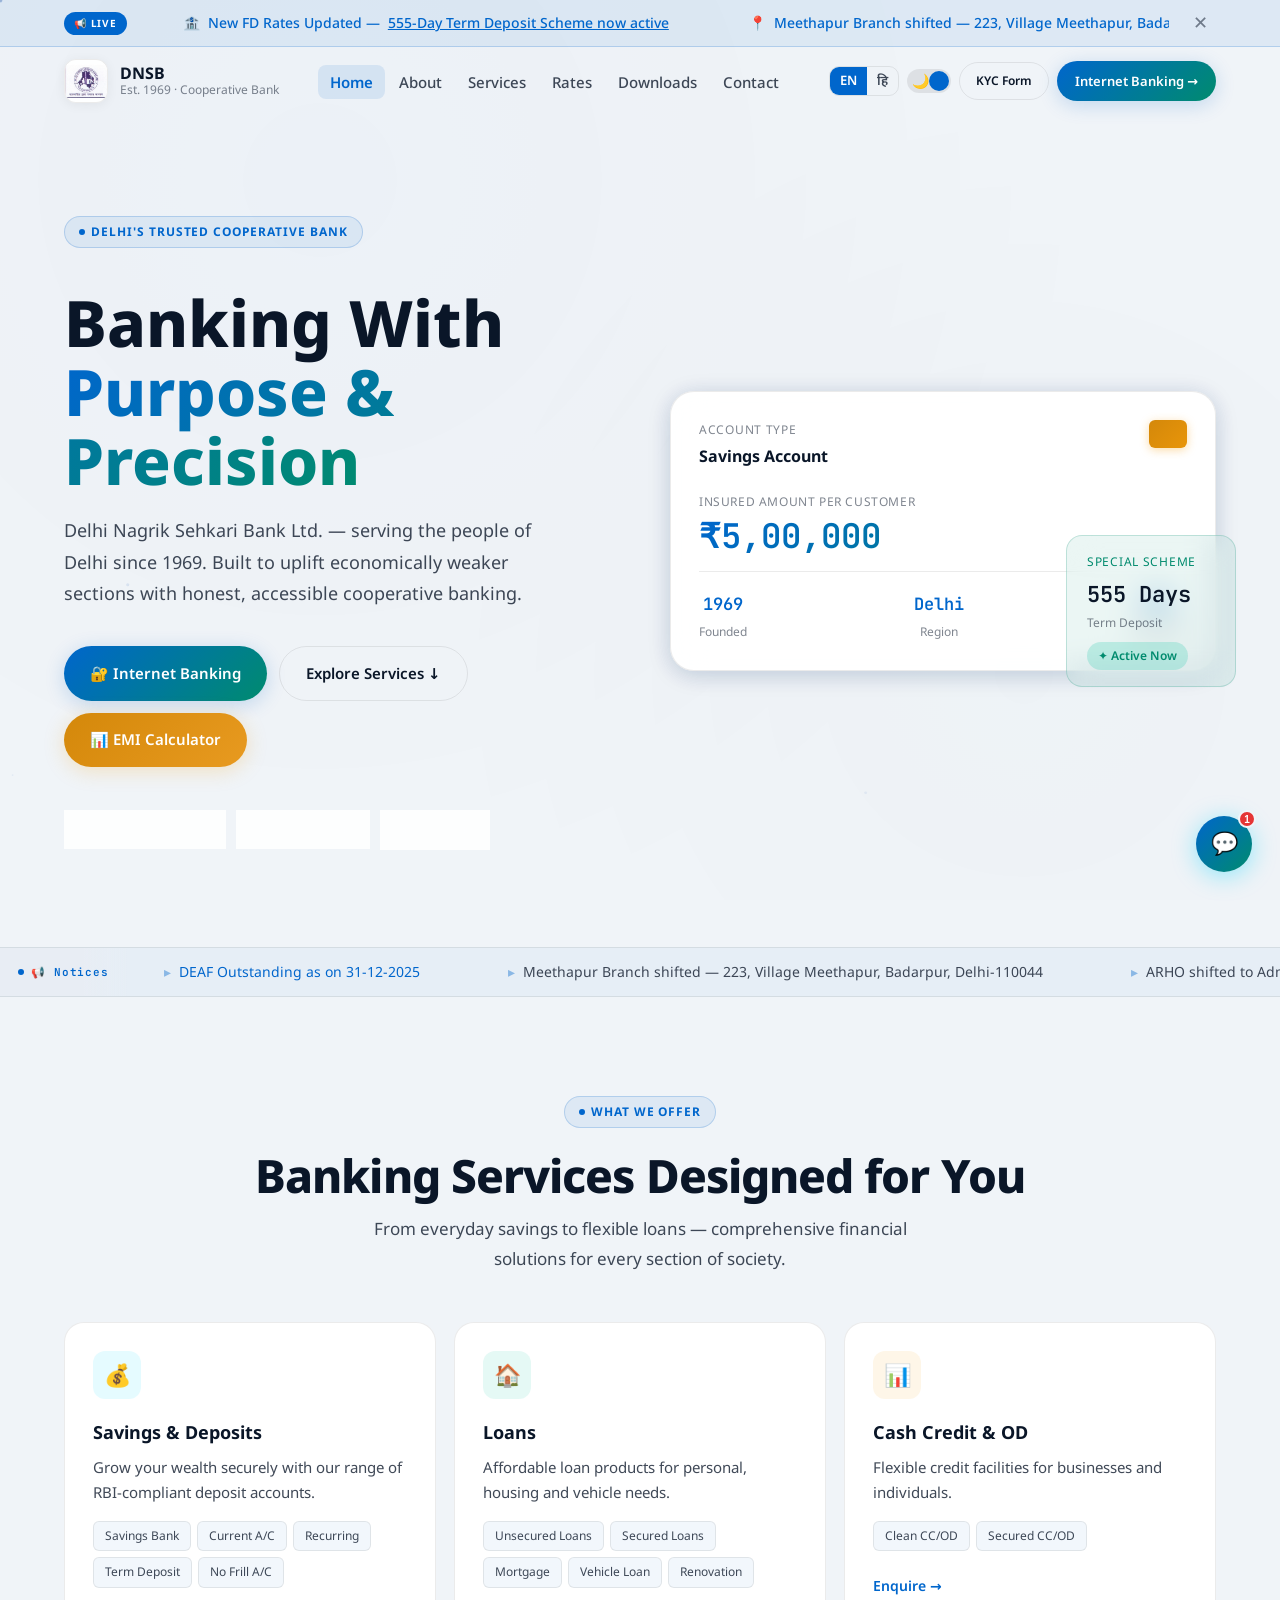
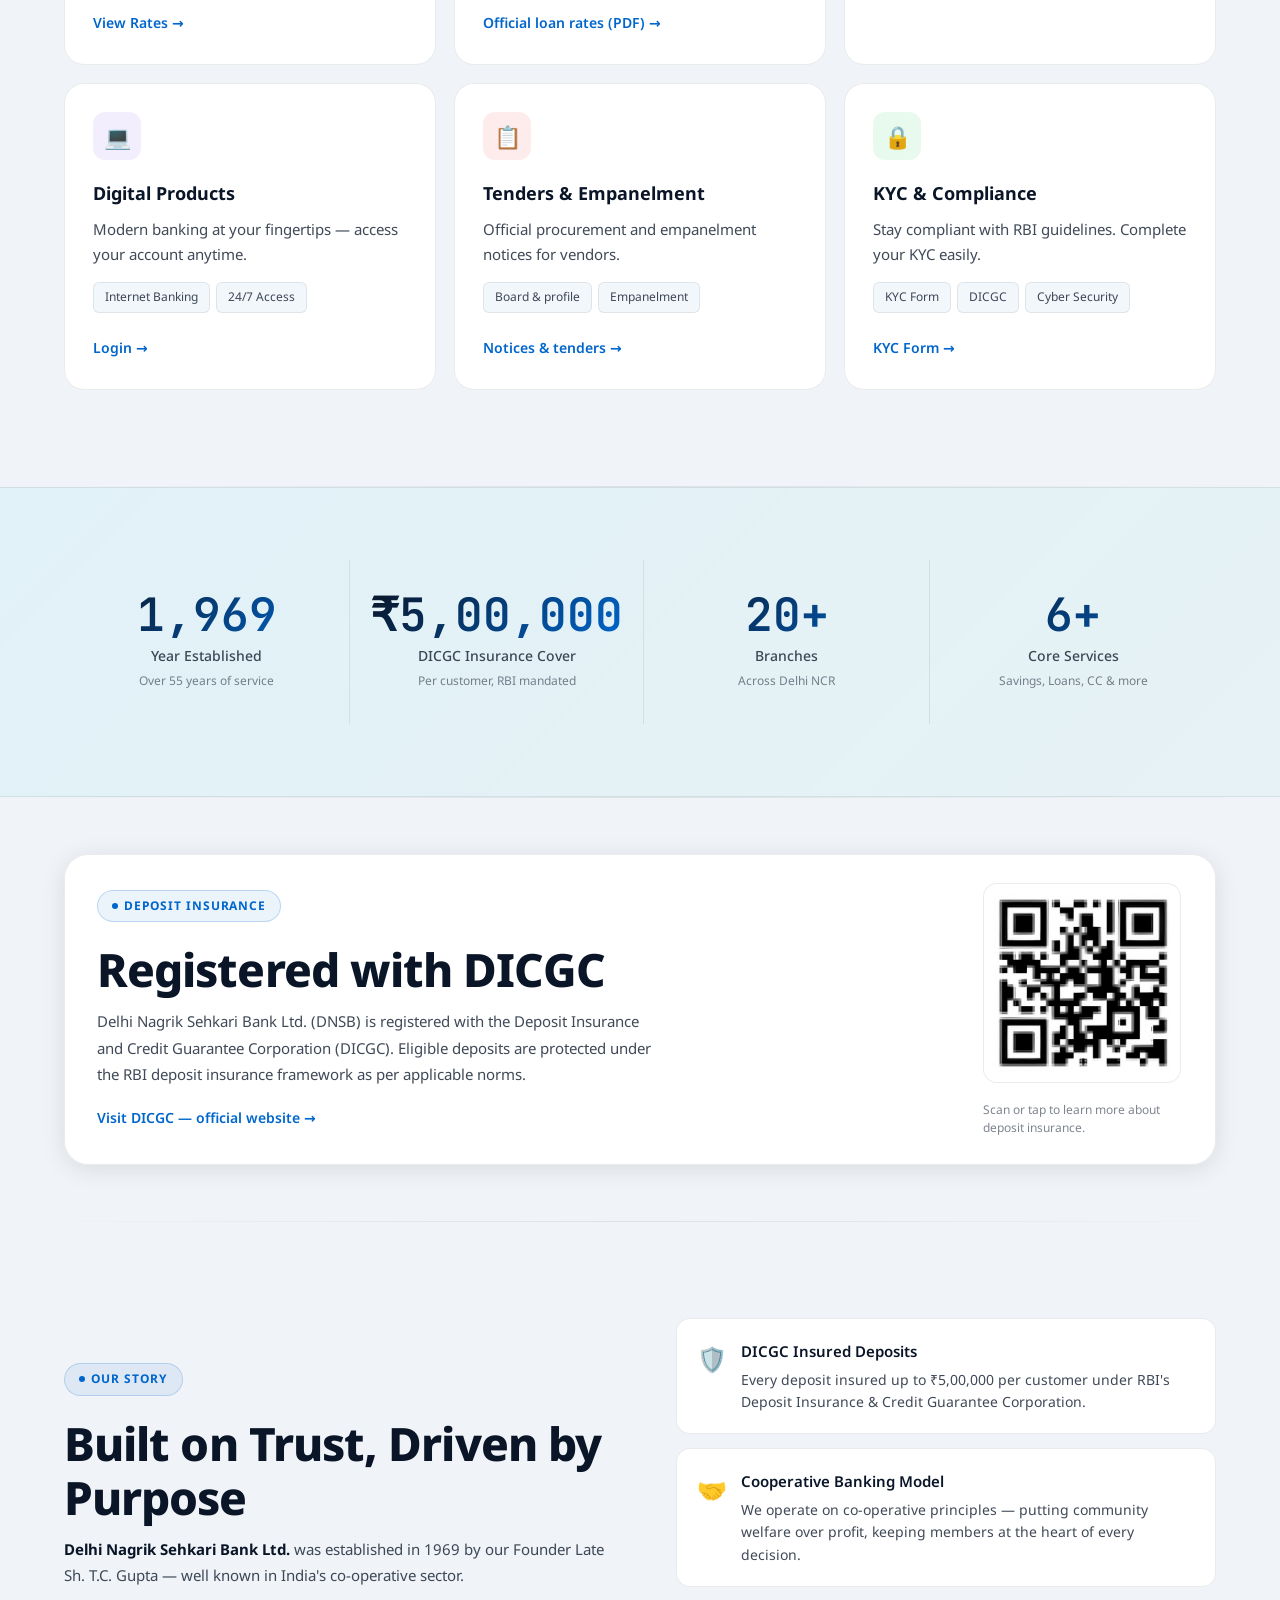
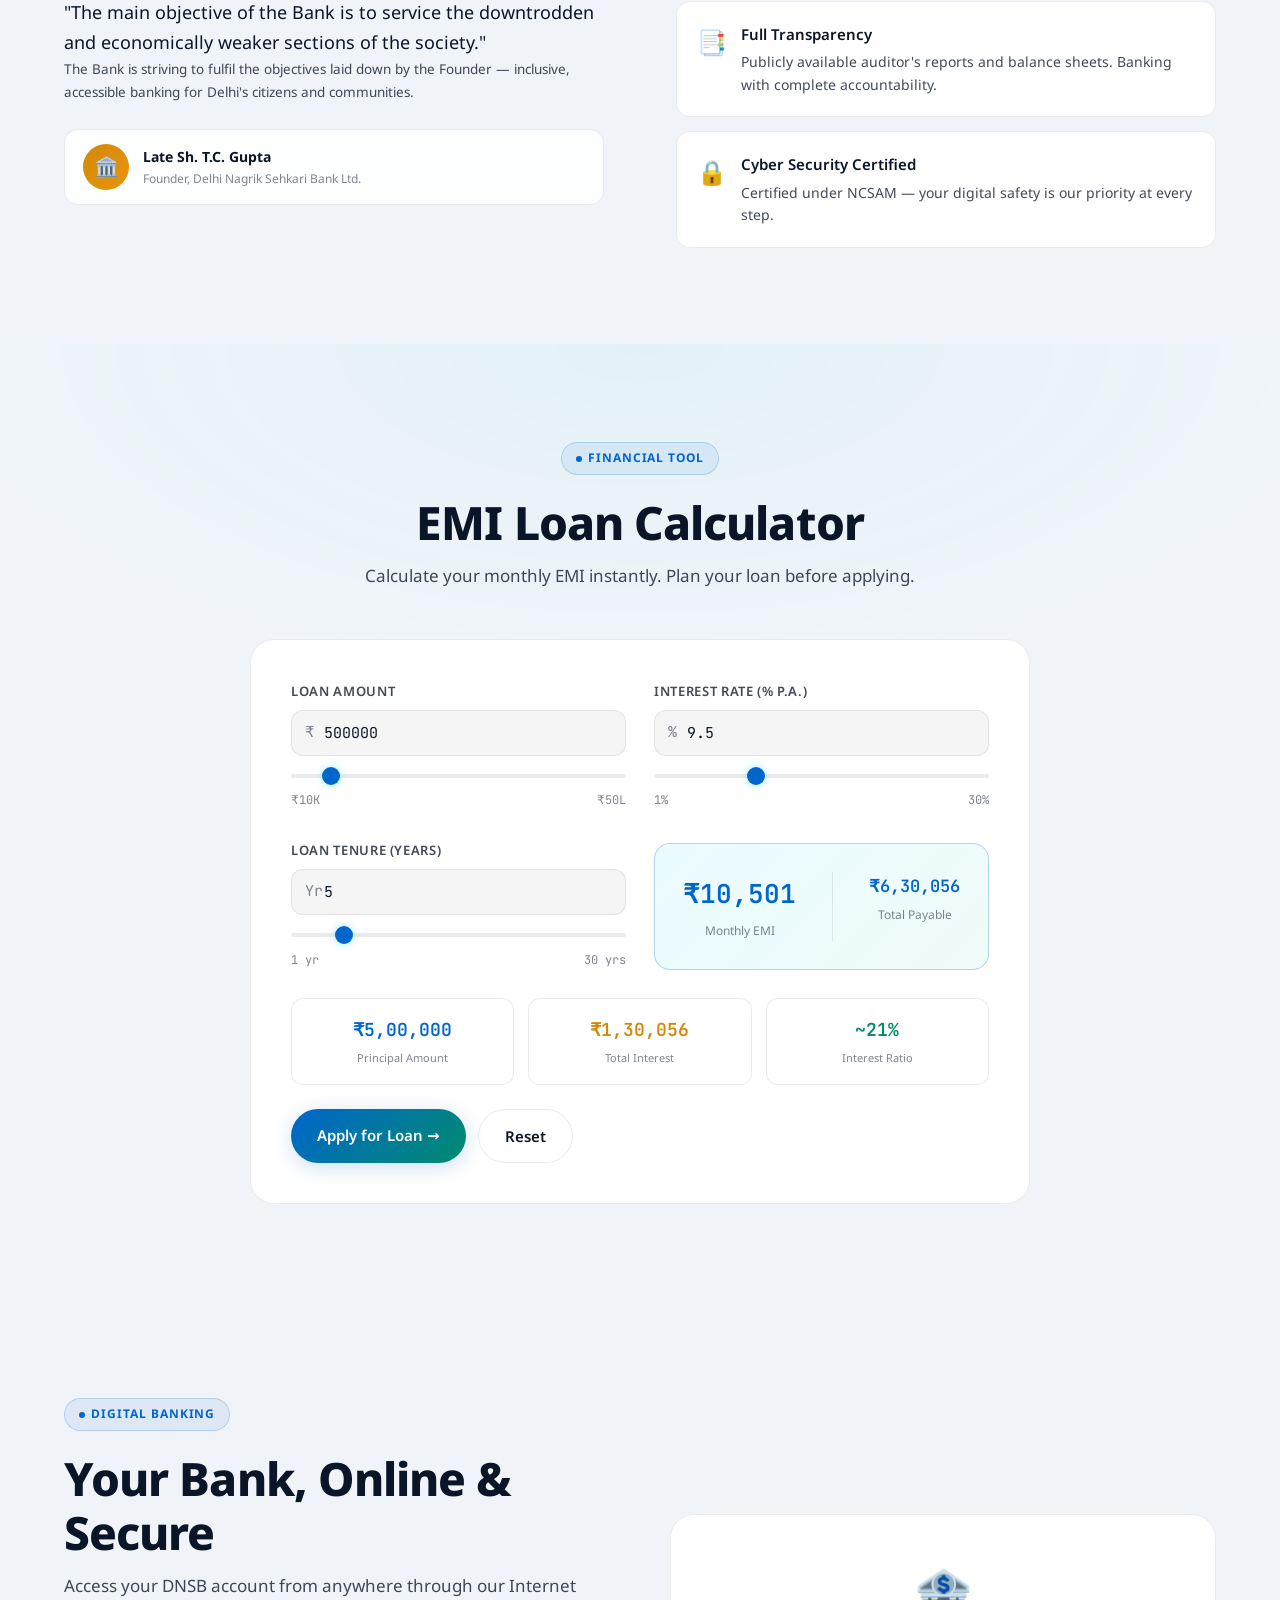
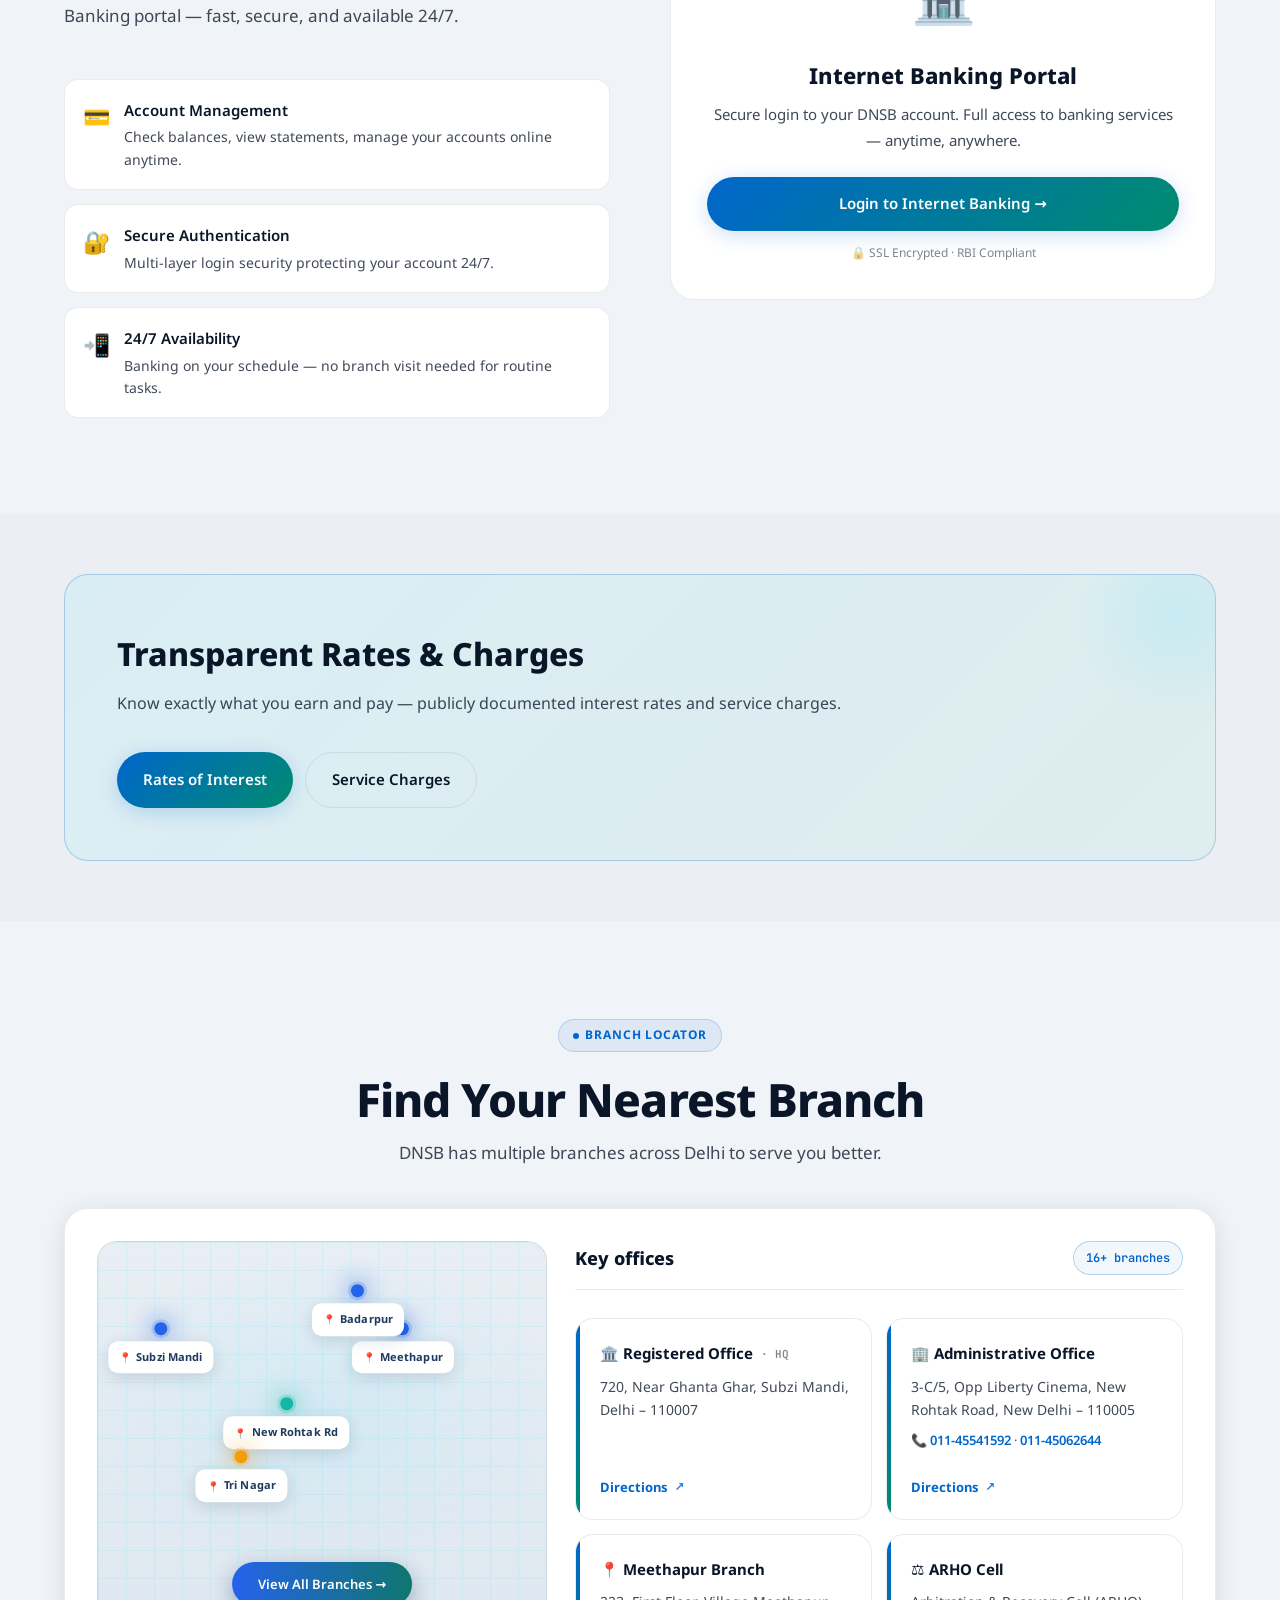
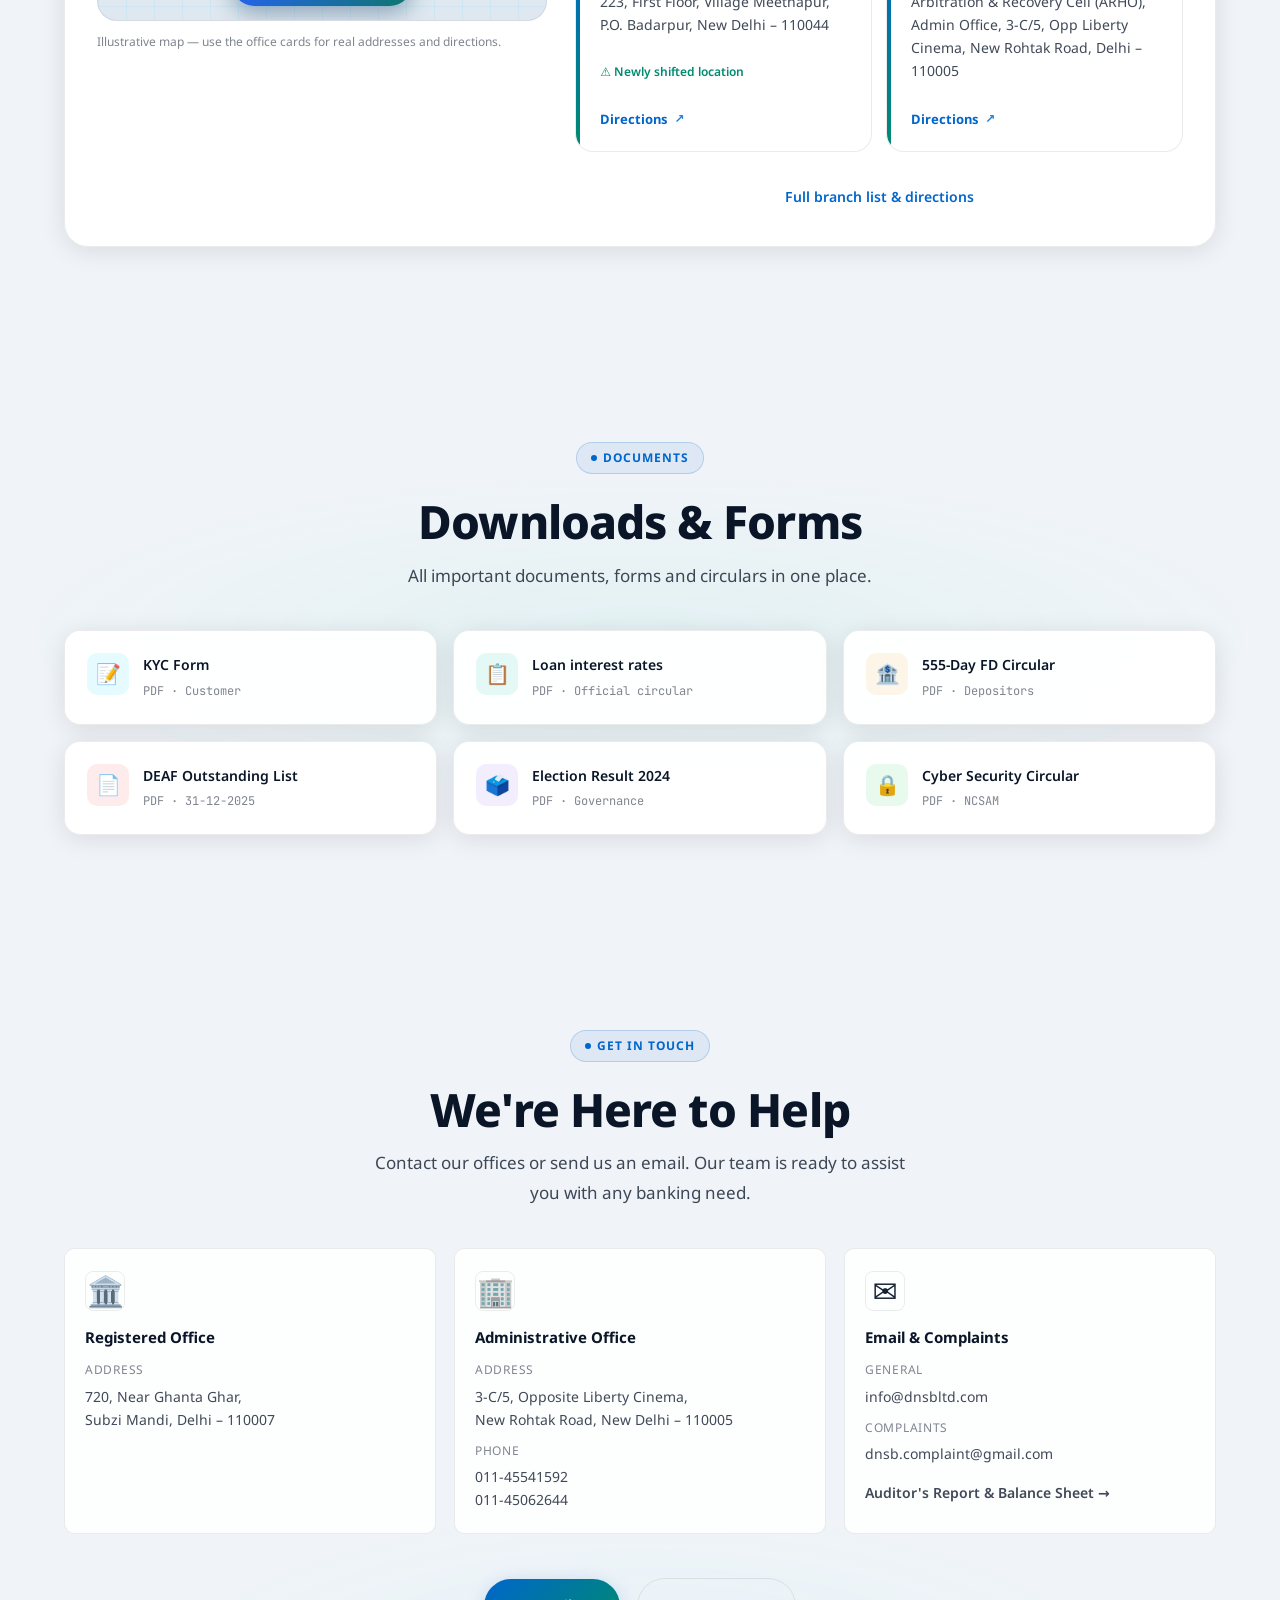
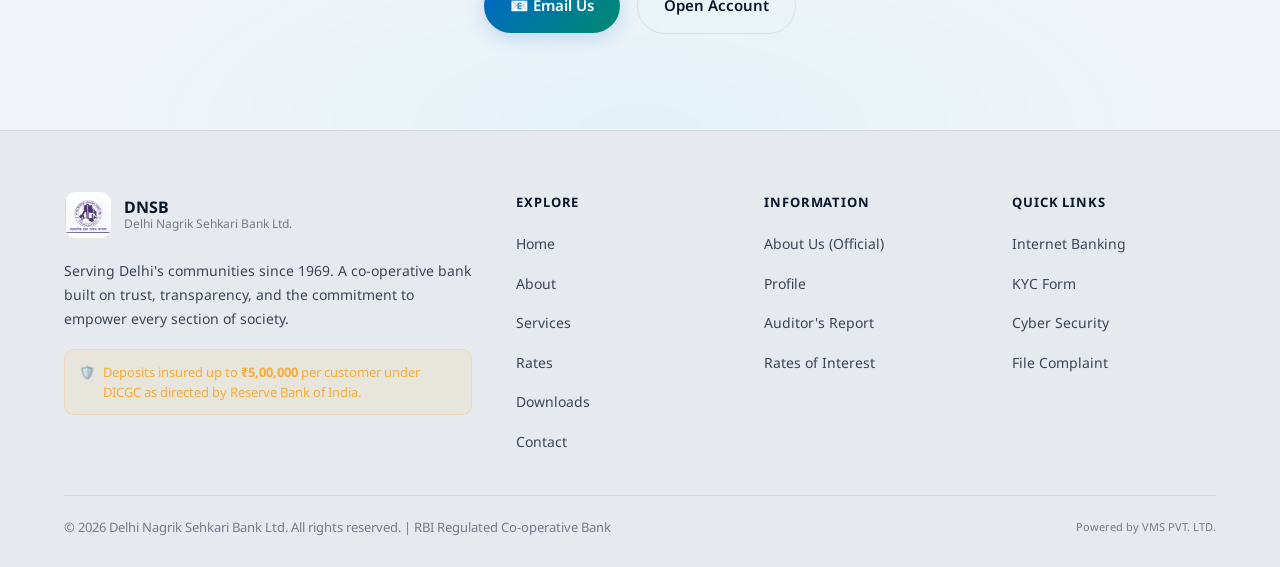
==== commit e5a06814: "last commit" ====
--- a/index.html
+++ b/index.html
@@ -92,19 +92,19 @@
     </div>
     <div class="svc-grid">
       <div class="svc-card reveal">
-        <a href="https://dnsbltd.com/rates-of-interest/" target="_blank" rel="noopener noreferrer" class="svc-card-overlay" data-i18n-aria="svc.aria.sav"></a>
+        <a href="rates.html" class="svc-card-overlay" data-i18n-aria="svc.aria.sav"></a>
         <div class="svc-card-inner">
           <div class="svc-icon" style="background:rgba(0,212,255,0.1)">💰</div>
           <h3 data-i18n="svc.sav.t">Savings & Deposits</h3>
           <p data-i18n="svc.sav.d">Grow your wealth securely with our range of RBI-compliant deposit accounts.</p>
           <div class="svc-tags">
-            <a href="https://dnsbltd.com/wp-content/uploads/2025/12/RATES-OF-INTEREST-DEPOSIT.pdf" target="_blank" rel="noopener noreferrer" class="svc-tag">Savings Bank</a>
-            <a href="https://dnsbltd.com/services/" target="_blank" rel="noopener noreferrer" class="svc-tag">Current A/C</a>
-            <a href="https://dnsbltd.com/wp-content/uploads/2025/12/RATES-OF-INTEREST-DEPOSIT.pdf" target="_blank" rel="noopener noreferrer" class="svc-tag">Recurring</a>
-            <a href="https://dnsbltd.com/wp-content/uploads/2025/12/RATES-OF-INTEREST-DEPOSIT.pdf" target="_blank" rel="noopener noreferrer" class="svc-tag">Term Deposit</a>
-            <a href="https://dnsbltd.com/services/" target="_blank" rel="noopener noreferrer" class="svc-tag">No Frill A/C</a>
-          </div>
-          <a href="https://dnsbltd.com/rates-of-interest/" target="_blank" rel="noopener noreferrer" class="svc-link" data-i18n="svc.link_rates">View Rates →</a>
+            <a href="rates.html" class="svc-tag">Savings Bank</a>
+            <a href="services.html" class="svc-tag">Current A/C</a>
+            <a href="rates.html" class="svc-tag">Recurring</a>
+            <a href="rates.html" class="svc-tag">Term Deposit</a>
+            <a href="services.html" class="svc-tag">No Frill A/C</a>
+          </div>
+          <a href="rates.html" class="svc-link" data-i18n="svc.link_rates">View Rates →</a>
         </div>
       </div>
       <div class="svc-card reveal" style="transition-delay:.07s">
@@ -124,16 +124,16 @@
         </div>
       </div>
       <div class="svc-card reveal" style="transition-delay:.14s">
-        <a href="https://dnsbltd.com/services/" target="_blank" rel="noopener noreferrer" class="svc-card-overlay" data-i18n-aria="svc.aria.cc"></a>
+        <a href="contact.html" class="svc-card-overlay" data-i18n-aria="svc.aria.cc"></a>
         <div class="svc-card-inner">
           <div class="svc-icon" style="background:rgba(245,166,35,0.1)">📊</div>
           <h3 data-i18n="svc.cc.t">Cash Credit &amp; OD</h3>
           <p data-i18n="svc.cc.d">Flexible credit facilities for businesses and individuals.</p>
           <div class="svc-tags">
-            <a href="https://dnsbltd.com/services/" target="_blank" rel="noopener noreferrer" class="svc-tag">Clean CC/OD</a>
-            <a href="https://dnsbltd.com/wp-content/uploads/2025/12/RATES-OF-INTEREST-LOANS.pdf" target="_blank" rel="noopener noreferrer" class="svc-tag">Secured CC/OD</a>
-          </div>
-          <a href="https://dnsbltd.com/contact-us/" target="_blank" rel="noopener noreferrer" class="svc-link" data-i18n="svc.link_enquire">Enquire →</a>
+            <a href="services.html" class="svc-tag">Clean CC/OD</a>
+            <a href="rates.html" class="svc-tag">Secured CC/OD</a>
+          </div>
+          <a href="contact.html" class="svc-link" data-i18n="svc.link_enquire">Enquire →</a>
         </div>
       </div>
       <div class="svc-card reveal" style="transition-delay:.21s">
@@ -150,16 +150,16 @@
         </div>
       </div>
       <div class="svc-card reveal" style="transition-delay:.28s">
-        <a href="https://dnsbltd.com/" target="_blank" rel="noopener noreferrer" class="svc-card-overlay" data-i18n-aria="svc.aria.ten"></a>
+        <a href="about.html#profile" class="svc-card-overlay" data-i18n-aria="svc.aria.ten"></a>
         <div class="svc-card-inner">
           <div class="svc-icon" style="background:rgba(239,68,68,0.1)">📋</div>
           <h3 data-i18n="svc.ten.t">Tenders &amp; Empanelment</h3>
           <p data-i18n="svc.ten.d">Official procurement and empanelment notices for vendors.</p>
           <div class="svc-tags">
-            <a href="https://dnsbltd.com/" target="_blank" rel="noopener noreferrer" class="svc-tag">Current Tenders</a>
-            <a href="https://dnsbltd.com/contact-us/" target="_blank" rel="noopener noreferrer" class="svc-tag">Empanelment</a>
-          </div>
-          <a href="https://dnsbltd.com/" target="_blank" rel="noopener noreferrer" class="svc-link" data-i18n="svc.link_tenders">Notices &amp; tenders →</a>
+            <a href="about.html#profile" class="svc-tag">Board &amp; profile</a>
+            <a href="contact.html" class="svc-tag">Empanelment</a>
+          </div>
+          <a href="about.html#profile" class="svc-link" data-i18n="svc.link_tenders">Notices &amp; tenders →</a>
         </div>
       </div>
       <div class="svc-card reveal" style="transition-delay:.35s">
@@ -170,7 +170,7 @@
           <p data-i18n="svc.kyc.d">Stay compliant with RBI guidelines. Complete your KYC easily.</p>
           <div class="svc-tags">
             <a href="https://dnsbltd.com/wp-content/uploads/2018/04/KYC%20FORM.pdf" target="_blank" rel="noopener noreferrer" class="svc-tag">KYC Form</a>
-            <a href="https://www.dicgc.org.in/" target="_blank" rel="noopener noreferrer" class="svc-tag">DICGC</a>
+            <a href="https://dicgc.org.in/" target="_blank" rel="noopener noreferrer" class="svc-tag">DICGC</a>
             <a href="https://dnsbltd.com/wp-content/uploads/2023/08/CIR780.pdf" target="_blank" rel="noopener noreferrer" class="svc-tag">Cyber Security</a>
           </div>
           <a href="https://dnsbltd.com/wp-content/uploads/2018/04/KYC%20FORM.pdf" target="_blank" rel="noopener noreferrer" class="svc-link" data-i18n="svc.link_kyc">KYC Form →</a>
@@ -190,6 +190,28 @@
       <div class="stat-item reveal" style="transition-delay:.1s"><div class="stat-num" data-target="500000" data-prefix="₹" data-suffix="" data-format="inr">₹0</div><div class="stat-label" data-i18n="stat.dicgc">DICGC Insurance Cover</div><div class="stat-sub" data-i18n="stat.dicgc_sub">Per customer, RBI mandated</div></div>
       <div class="stat-item reveal" style="transition-delay:.2s"><div class="stat-num" data-target="20" data-suffix="+">0</div><div class="stat-label" data-i18n="stat.br">Branches</div><div class="stat-sub" data-i18n="stat.br_sub">Across Delhi NCR</div></div>
       <div class="stat-item reveal" style="transition-delay:.3s"><div class="stat-num" data-target="6" data-suffix="+">0</div><div class="stat-label" data-i18n="stat.svc">Core Services</div><div class="stat-sub" data-i18n="stat.svc_sub">Savings, Loans, CC &amp; more</div></div>
+    </div>
+  </div>
+</section>
+
+<div class="section-divider"></div>
+
+<!-- ================================================================ DICGC TRUST ================================================================ -->
+<section id="dicgc-trust" class="section dicgc-trust-section" aria-labelledby="dicgc-heading">
+  <div class="container">
+    <div class="dicgc-trust-grid reveal">
+      <div class="dicgc-trust-copy">
+        <span class="tag" data-i18n="home.dicgc.tag">Deposit Insurance</span>
+        <h2 id="dicgc-heading" class="section-title" style="margin-bottom:12px;text-align:left" data-i18n="home.dicgc.title">Registered with DICGC</h2>
+        <p class="dicgc-trust-text" data-i18n="home.dicgc.body">Delhi Nagrik Sehkari Bank Ltd. (DNSB) is registered with the Deposit Insurance and Credit Guarantee Corporation (DICGC). Eligible deposits are protected under the RBI’s deposit insurance framework as per applicable norms.</p>
+        <a href="https://dicgc.org.in/" target="_blank" rel="noopener noreferrer" class="dicgc-trust-link" data-i18n="home.dicgc.link">Visit DICGC — official website →</a>
+      </div>
+      <div class="dicgc-trust-qr">
+        <a href="https://dicgc.org.in/" target="_blank" rel="noopener noreferrer" class="dicgc-qr-wrap" aria-label="DICGC official website — Deposit Insurance and Credit Guarantee Corporation">
+          <img src="dicgc-qr.png" alt="DICGC QR code — scan to verify deposit insurance information" width="180" height="180" loading="lazy" decoding="async"/>
+        </a>
+        <p class="dicgc-qr-hint" data-i18n="home.dicgc.qr_hint">Scan or tap to learn more about deposit insurance.</p>
+      </div>
     </div>
   </div>
 </section>
@@ -317,43 +339,6 @@
   </div>
 </section>
 
-<!-- ================================================================ DEMO DASHBOARD ================================================================ -->
-<section id="dashboard" class="section" style="padding-top:0">
-  <div class="container">
-    <div class="reveal" style="text-align:center;margin-bottom:36px">
-      <span class="tag" data-i18n="home.preview.tag">Preview</span>
-      <h2 class="section-title" data-i18n="home.preview.title">Account Dashboard (Demo)</h2>
-      <p class="section-sub" style="margin:0 auto" data-i18n="home.preview.sub">A glimpse of how your DNSB account interface looks after login.</p>
-    </div>
-    <div class="dashboard-card reveal">
-      <div class="dash-header">
-        <div class="dash-user">
-          <div class="dash-avatar">👤</div>
-          <div><div class="dash-name">Ramesh Kumar</div><div class="dash-id">Acc: DNSB-2024-****8821</div></div>
-        </div>
-        <div class="dash-status" data-i18n="home.dash.status">● Online</div>
-      </div>
-      <div>
-        <div class="dash-bal-label" data-i18n="home.dash.bal_label">Available Balance</div>
-        <div class="dash-bal gradient-text">₹1,24,580.00</div>
-      </div>
-      <div class="dash-cards">
-        <div class="dash-mini"><div class="dm-val gradient-text">₹24,500</div><div class="dm-key" data-i18n="home.dash.dm1">Last Month Credited</div></div>
-        <div class="dash-mini"><div class="dm-val" style="color:var(--accent-danger)">₹8,200</div><div class="dm-key" data-i18n="home.dash.dm2">Last Month Debited</div></div>
-        <div class="dash-mini"><div class="dm-val" style="color:var(--accent-2)">₹12,000</div><div class="dm-key" data-i18n="home.dash.dm3">RD Monthly Amount</div></div>
-      </div>
-      <div class="dash-txns">
-        <div class="txn-title" data-i18n="home.dash.txn_title">Recent Transactions</div>
-        <div class="txn-item"><div class="txn-left"><div class="txn-ico">🏛️</div><div><div class="txn-name" data-i18n="home.dash.txn1">Salary Credit</div><div class="txn-date">24 Mar 2026</div></div></div><div class="txn-amt cr">+₹24,500</div></div>
-        <div class="txn-item"><div class="txn-left"><div class="txn-ico">💡</div><div><div class="txn-name" data-i18n="home.dash.txn2">Electricity Bill</div><div class="txn-date">22 Mar 2026</div></div></div><div class="txn-amt dr">−₹1,850</div></div>
-        <div class="txn-item"><div class="txn-left"><div class="txn-ico">📦</div><div><div class="txn-name" data-i18n="home.dash.txn3">Recurring Deposit</div><div class="txn-date">20 Mar 2026</div></div></div><div class="txn-amt dr">−₹12,000</div></div>
-        <div class="txn-item"><div class="txn-left"><div class="txn-ico">🏥</div><div><div class="txn-name" data-i18n="home.dash.txn4">Medical Insurance</div><div class="txn-date">18 Mar 2026</div></div></div><div class="txn-amt dr">−₹2,400</div></div>
-      </div>
-      <div class="dash-note" data-i18n="home.dash.note">🔒 This is a demo preview. Login to your actual account at the Internet Banking portal above.</div>
-    </div>
-  </div>
-</section>
-
 <!-- ================================================================ RATES CTA ================================================================ -->
 <section id="rates-cta" class="section" style="padding:60px 0">
   <div class="container">
@@ -363,8 +348,8 @@
         <p data-i18n="home.rates_cta.sub">Know exactly what you earn and pay — publicly documented interest rates and service charges.</p>
       </div>
       <div class="rates-actions">
-        <a href="https://dnsbltd.com/rates-of-interest/" target="_blank" class="btn btn-primary" data-i18n="home.rates_cta.btn_interest">Rates of Interest</a>
-        <a href="https://dnsbltd.com/services-charges/" target="_blank" class="btn btn-ghost" data-i18n="home.rates_cta.btn_charges">Service Charges</a>
+        <a href="rates.html#tab-rates" class="btn btn-primary" data-i18n="home.rates_cta.btn_interest">Rates of Interest</a>
+        <a href="rates.html#tab-charges" class="btn btn-ghost" data-i18n="home.rates_cta.btn_charges">Service Charges</a>
       </div>
     </div>
   </div>
@@ -379,6 +364,37 @@
       <p class="section-sub" style="margin:0 auto" data-i18n="home.branch.sub">DNSB has multiple branches across Delhi to serve you better.</p>
     </div>
     <div class="branch-home-wrap glass-card reveal">
+      <div class="branch-home-inner">
+      <div class="branch-map-col">
+        <div class="branch-map-placeholder loc-scatter-board" role="img" aria-label="" data-i18n-aria="home.branch.map_aria">
+          <div class="bm-grid" aria-hidden="true"></div>
+          <div class="loc-scatter-inner">
+            <div class="loc-marker loc-marker--blue" style="left:14%;top:28%">
+              <span class="loc-dot" aria-hidden="true"></span>
+              <span class="loc-tag"><span class="loc-pin" aria-hidden="true">📍</span> Subzi Mandi</span>
+            </div>
+            <div class="loc-marker loc-marker--teal" style="left:42%;top:48%">
+              <span class="loc-dot" aria-hidden="true"></span>
+              <span class="loc-tag"><span class="loc-pin" aria-hidden="true">📍</span> New Rohtak Rd</span>
+            </div>
+            <div class="loc-marker loc-marker--blue" style="left:68%;top:28%">
+              <span class="loc-dot" aria-hidden="true"></span>
+              <span class="loc-tag"><span class="loc-pin" aria-hidden="true">📍</span> Meethapur</span>
+            </div>
+            <div class="loc-marker loc-marker--amber" style="left:32%;top:62%">
+              <span class="loc-dot" aria-hidden="true"></span>
+              <span class="loc-tag"><span class="loc-pin" aria-hidden="true">📍</span> Tri Nagar</span>
+            </div>
+            <div class="loc-marker loc-marker--blue" style="left:58%;top:18%">
+              <span class="loc-dot" aria-hidden="true"></span>
+              <span class="loc-tag"><span class="loc-pin" aria-hidden="true">📍</span> Badarpur</span>
+            </div>
+          </div>
+          <a href="contact.html#loc-network" class="loc-scatter-cta" data-i18n="home.branch.view_all">View All Branches →</a>
+        </div>
+        <p class="branch-map-caption" data-i18n="home.branch.map_caption">Illustrative map — explore real addresses in the list.</p>
+      </div>
+      <div class="branch-cards-col">
       <div class="loc-branches-panel-head">
         <h3 data-i18n="home.branch.key_title">Key offices</h3>
         <span class="loc-branch-count" data-i18n="home.branch.key_count">16+ branches</span>
@@ -408,7 +424,9 @@
         </div>
       </div>
       <div class="branch-home-cta">
-        <a href="contact.html#loc-network" class="btn btn-primary" data-i18n="home.branch.cta_full">Full branch list &amp; directions</a>
+        <a href="contact.html#loc-network" class="branch-home-cta-link" data-i18n="home.branch.cta_full">Full branch list &amp; directions →</a>
+      </div>
+      </div>
       </div>
     </div>
   </div>
@@ -451,34 +469,6 @@
   </div>
 </section>
 
-<!-- ================================================================ TESTIMONIALS ================================================================ -->
-<section id="testimonials" class="section">
-  <div class="container">
-    <div class="reveal" style="text-align:center;margin-bottom:40px">
-      <span class="tag" data-i18n="home.testi.tag">Member Stories</span>
-      <h2 class="section-title" data-i18n="home.testi.title">Trusted by Delhi's Families</h2>
-      <p class="section-sub" style="margin:0 auto" data-i18n="home.testi.sub">What our long-standing members say about banking with DNSB.</p>
-    </div>
-    <div class="testi-grid">
-      <div class="testi-card reveal">
-        <div class="testi-stars">★★★★★</div>
-        <div class="testi-text">"I've had my savings account with DNSB for over 20 years. The staff is always helpful and the interest rates are genuinely competitive. Truly a bank that cares about its customers."</div>
-        <div class="testi-author"><div class="testi-av" style="background:rgba(0,212,255,0.15)">👨</div><div><div class="testi-name">Suresh Sharma</div><div class="testi-since">Member since 2003 · Karol Bagh</div></div></div>
-      </div>
-      <div class="testi-card reveal" style="transition-delay:.1s">
-        <div class="testi-stars">★★★★★</div>
-        <div class="testi-text">"Got my home renovation loan approved within days. No hidden charges, transparent process. DNSB is a real cooperative — they actually help the common man."</div>
-        <div class="testi-author"><div class="testi-av" style="background:rgba(0,196,160,0.15)">👩</div><div><div class="testi-name">Priya Mehta</div><div class="testi-since">Member since 2015 · Rohini</div></div></div>
-      </div>
-      <div class="testi-card reveal" style="transition-delay:.2s">
-        <div class="testi-stars">★★★★☆</div>
-        <div class="testi-text">"The 555-day term deposit scheme gave us excellent returns. As a retired government employee, DNSB has been the most reliable place to park savings. Highly trustworthy bank."</div>
-        <div class="testi-author"><div class="testi-av" style="background:rgba(245,166,35,0.15)">👴</div><div><div class="testi-name">Ramchandra Yadav</div><div class="testi-since">Member since 1998 · Subzi Mandi</div></div></div>
-      </div>
-    </div>
-  </div>
-</section>
-
 <!-- ================================================================ CONTACT ================================================================ -->
 <section id="contact" class="section" style="background:radial-gradient(ellipse 60% 40% at 50% 100%, rgba(0,212,255,0.05), transparent 70%)">
   <div class="container">
@@ -488,9 +478,9 @@
       <p class="section-sub" style="margin:0 auto" data-i18n="contact.sub">Contact our offices or send us an email. Our team is ready to assist you with any banking need.</p>
     </div>
     <div class="contact-grid">
-      <div class="ct-card reveal"><div class="ct-ico">🏛️</div><h4>Registered Office</h4><div class="ct-label">Address</div><p>720, Near Ghanta Ghar,<br/>Subzi Mandi, Delhi – 110007</p></div>
-      <div class="ct-card reveal" style="transition-delay:.1s"><div class="ct-ico">🏢</div><h4>Administrative Office</h4><div class="ct-label">Address</div><p>3-C/5, Opposite Liberty Cinema,<br/>New Rohtak Road, New Delhi – 110005</p><div class="ct-label">Phone</div><a href="tel:01145541592">011-45541592</a><a href="tel:01145062644">011-45062644</a></div>
-      <div class="ct-card reveal" style="transition-delay:.2s"><div class="ct-ico">✉️</div><h4>Email &amp; Complaints</h4><div class="ct-label">General</div><a href="mailto:info@dnsbltd.com">info@dnsbltd.com</a><div class="ct-label">Complaints</div><a href="mailto:dnsb.complaint@gmail.com">dnsb.complaint@gmail.com</a><div style="margin-top:16px"><a href="https://dnsbltd.com/auditors-report-balance-sheet/" target="_blank" class="svc-link">Auditor's Report &amp; Balance Sheet →</a></div></div>
+      <div class="ct-card ct-card--plain reveal"><div class="ct-ico ct-ico--plain">🏛️</div><h4>Registered Office</h4><div class="ct-label">Address</div><p>720, Near Ghanta Ghar,<br/>Subzi Mandi, Delhi – 110007</p></div>
+      <div class="ct-card ct-card--plain reveal" style="transition-delay:.1s"><div class="ct-ico ct-ico--plain">🏢</div><h4>Administrative Office</h4><div class="ct-label">Address</div><p>3-C/5, Opposite Liberty Cinema,<br/>New Rohtak Road, New Delhi – 110005</p><div class="ct-label">Phone</div><a href="tel:01145541592">011-45541592</a><a href="tel:01145062644">011-45062644</a></div>
+      <div class="ct-card ct-card--plain reveal" style="transition-delay:.2s"><div class="ct-ico ct-ico--plain">✉️</div><h4>Email &amp; Complaints</h4><div class="ct-label">General</div><a href="mailto:info@dnsbltd.com">info@dnsbltd.com</a><div class="ct-label">Complaints</div><a href="mailto:dnsb.complaint@gmail.com">dnsb.complaint@gmail.com</a><div style="margin-top:16px"><a href="https://dnsbltd.com/auditors-report-balance-sheet/" target="_blank" class="svc-link">Auditor's Report &amp; Balance Sheet →</a></div></div>
     </div>
     <div style="text-align:center;margin-top:44px" class="reveal">
       <a href="mailto:info@dnsbltd.com" class="btn btn-primary" style="margin-right:12px" data-i18n="contact.email_btn">📧 Email Us</a>
--- a/css/main.css
+++ b/css/main.css
@@ -547,38 +547,6 @@
 @media(max-width:900px) { .digital-grid{grid-template-columns:1fr;} }
 
 /* ================================================================
-   DEMO DASHBOARD
-================================================================ */
-#dashboard { background: radial-gradient(ellipse 60% 40% at 80% 60%, rgba(0,196,160,0.06), transparent 70%); }
-.dashboard-card { background:var(--bg-card); border:1px solid var(--border); border-radius:24px; padding:32px; max-width:760px; margin:0 auto; }
-.dash-header { display:flex; justify-content:space-between; align-items:center; margin-bottom:28px; padding-bottom:20px; border-bottom:1px solid var(--border); }
-.dash-user { display:flex; align-items:center; gap:14px; }
-.dash-avatar { width:44px; height:44px; border-radius:50%; background:linear-gradient(135deg,var(--accent),var(--accent-2)); display:flex; align-items:center; justify-content:center; font-size:18px; }
-.dash-name { font-family:var(--font-sans); font-weight:700; font-size:15px; color:var(--text-primary); }
-.dash-id { font-size:12px; color:var(--text-muted); font-family:var(--font-mono); }
-.dash-status { display:flex; align-items:center; gap:6px; font-size:13px; color:var(--accent-2); }
-.dash-status::before { content:''; width:7px; height:7px; background:var(--accent-2); border-radius:50%; animation:blink 2s infinite; }
-.dash-bal { font-family:var(--font-mono); font-size:clamp(28px,4vw,42px); font-weight:600; line-height:1; margin-bottom:6px; }
-.dash-bal-label { font-size:13px; color:var(--text-muted); text-transform:uppercase; letter-spacing:0.05em; }
-.dash-cards { display:grid; grid-template-columns:repeat(3,1fr); gap:14px; margin-top:24px; }
-.dash-mini { background:var(--bg-surface); border:1px solid var(--border); border-radius:14px; padding:16px; }
-.dm-val { font-family:var(--font-mono); font-size:17px; font-weight:600; color:var(--text-primary); }
-.dm-key { font-size:12px; color:var(--text-muted); margin-top:3px; }
-.dash-txns { margin-top:24px; }
-.txn-title { font-size:13px; color:var(--text-muted); text-transform:uppercase; letter-spacing:0.05em; margin-bottom:12px; }
-.txn-item { display:flex; justify-content:space-between; align-items:center; padding:10px 0; border-bottom:1px solid var(--border); }
-.txn-item:last-child { border-bottom:none; }
-.txn-left { display:flex; align-items:center; gap:12px; }
-.txn-ico { width:34px; height:34px; border-radius:10px; background:var(--bg-hover); display:flex; align-items:center; justify-content:center; font-size:15px; }
-.txn-name { font-size:15px; font-weight:500; color:var(--text-primary); }
-.txn-date { font-size:12px; color:var(--text-muted); }
-.txn-amt { font-family:var(--font-mono); font-size:14px; font-weight:600; }
-.txn-amt.cr { color: #22c55e; }
-.txn-amt.dr { color: var(--accent-danger); }
-.dash-note { margin-top:20px; background:rgba(245,166,35,0.08); border:1px solid rgba(245,166,35,0.2); border-radius:10px; padding:12px 16px; font-size:13px; color:rgba(245,166,35,0.9); line-height:1.55; display:flex; gap:8px; }
-@media(max-width:600px) { .dash-cards{grid-template-columns:1fr 1fr;} }
-
-/* ================================================================
    BRANCH LOCATOR (home)
 ================================================================ */
 #branches {}
@@ -589,6 +557,291 @@
   border: 1px solid var(--border);
   box-shadow: var(--shadow-card);
 }
+.branch-home-inner {
+  display: grid;
+  grid-template-columns: minmax(0, 1fr) minmax(0, 1.35fr);
+  gap: 28px;
+  align-items: start;
+}
+@media (max-width: 960px) {
+  .branch-home-inner {
+    grid-template-columns: 1fr;
+  }
+}
+.branch-map-col {
+  position: relative;
+}
+.branch-map-placeholder {
+  position: relative;
+  height: min(300px, 42vw);
+  min-height: 220px;
+  border-radius: 20px;
+  overflow: hidden;
+  border: 1px solid var(--border);
+  background:
+    radial-gradient(ellipse 80% 60% at 30% 40%, rgba(0, 212, 255, 0.14), transparent 55%),
+    radial-gradient(ellipse 70% 50% at 75% 65%, rgba(0, 196, 160, 0.1), transparent 50%),
+    linear-gradient(165deg, var(--bg-surface) 0%, var(--bg-card) 100%);
+}
+.bm-grid {
+  position: absolute;
+  inset: 0;
+  opacity: 0.22;
+  background-image:
+    linear-gradient(rgba(0, 212, 255, 0.35) 1px, transparent 1px),
+    linear-gradient(90deg, rgba(0, 212, 255, 0.35) 1px, transparent 1px);
+  background-size: 28px 28px;
+}
+.bm-shine {
+  position: absolute;
+  inset: -40% -20%;
+  background: linear-gradient(115deg, transparent 40%, rgba(255, 255, 255, 0.06) 50%, transparent 60%);
+  animation: mapShine 8s ease-in-out infinite;
+}
+@keyframes mapShine {
+  0%, 100% { transform: translateX(-8%) rotate(0deg); }
+  50% { transform: translateX(8%) rotate(0deg); }
+}
+.map-pin {
+  position: absolute;
+  width: 11px;
+  height: 11px;
+  border-radius: 50%;
+  background: var(--accent);
+  box-shadow: 0 0 0 4px rgba(0, 212, 255, 0.18);
+  animation: pinPulse 2.4s ease-in-out infinite;
+}
+.map-pin::after {
+  content: "";
+  position: absolute;
+  left: 50%;
+  top: 100%;
+  width: 2px;
+  height: 14px;
+  margin-left: -1px;
+  background: linear-gradient(180deg, rgba(0, 212, 255, 0.55), transparent);
+}
+.pin-1 { left: 22%; top: 38%; animation-delay: 0s; }
+.pin-2 { left: 48%; top: 52%; animation-delay: 0.4s; }
+.pin-3 { left: 68%; top: 34%; animation-delay: 0.8s; }
+.pin-4 { left: 38%; top: 68%; animation-delay: 1.2s; }
+.pin-5 { left: 58%; top: 22%; animation-delay: 1.6s; }
+@keyframes pinPulse {
+  0%, 100% { transform: scale(1); opacity: 1; }
+  50% { transform: scale(1.15); opacity: 0.85; }
+}
+.map-cta-badge {
+  position: absolute;
+  right: 14px;
+  bottom: 14px;
+  font-size: 11px;
+  font-weight: 700;
+  letter-spacing: 0.06em;
+  text-transform: uppercase;
+  padding: 8px 12px;
+  border-radius: 999px;
+  background: rgba(0, 0, 0, 0.35);
+  border: 1px solid rgba(255, 255, 255, 0.12);
+  color: var(--text-primary);
+  font-family: var(--font-mono);
+}
+.branch-map-caption {
+  margin: 12px 0 0;
+  font-size: 12px;
+  color: var(--text-muted);
+  line-height: 1.5;
+}
+
+/* Scatter-style branch map (glowing pins + labels) */
+.branch-map-placeholder.loc-scatter-board {
+  height: min(380px, 52vw);
+  min-height: 280px;
+  background:
+    radial-gradient(ellipse 90% 70% at 50% 45%, rgba(0, 212, 255, 0.08), transparent 60%),
+    linear-gradient(180deg, #e8eef4 0%, #dfe8f0 100%);
+}
+[data-theme="dark"] .branch-map-placeholder.loc-scatter-board {
+  background:
+    radial-gradient(ellipse 80% 60% at 40% 40%, rgba(0, 212, 255, 0.12), transparent 55%),
+    linear-gradient(165deg, var(--bg-surface) 0%, var(--bg-card) 100%);
+}
+.loc-scatter-inner {
+  position: absolute;
+  inset: 0;
+  pointer-events: none;
+}
+.loc-marker {
+  position: absolute;
+  transform: translate(-50%, -50%);
+  display: flex;
+  flex-direction: column;
+  align-items: center;
+  gap: 6px;
+  z-index: 2;
+}
+.loc-dot {
+  width: 13px;
+  height: 13px;
+  border-radius: 50%;
+  flex-shrink: 0;
+}
+.loc-marker--blue .loc-dot {
+  background: #2563eb;
+  box-shadow:
+    0 0 0 3px rgba(37, 99, 235, 0.2),
+    0 0 22px 5px rgba(37, 99, 235, 0.45);
+}
+.loc-marker--teal .loc-dot {
+  background: #14b8a6;
+  box-shadow:
+    0 0 0 3px rgba(20, 184, 166, 0.22),
+    0 0 22px 5px rgba(20, 184, 166, 0.42);
+}
+.loc-marker--amber .loc-dot {
+  background: #f59e0b;
+  box-shadow:
+    0 0 0 3px rgba(245, 158, 11, 0.22),
+    0 0 22px 5px rgba(245, 158, 11, 0.4);
+}
+.loc-tag {
+  display: inline-flex;
+  align-items: center;
+  gap: 5px;
+  white-space: nowrap;
+  background: #fff;
+  color: #1e3a5f;
+  font-weight: 700;
+  font-size: 11px;
+  letter-spacing: 0.01em;
+  padding: 7px 11px;
+  border-radius: 10px;
+  box-shadow: 0 4px 16px rgba(15, 40, 70, 0.14);
+  pointer-events: auto;
+}
+[data-theme="dark"] .loc-tag {
+  background: var(--bg-card);
+  color: var(--text-primary);
+  border: 1px solid var(--border);
+  box-shadow: 0 6px 20px rgba(0, 0, 0, 0.35);
+}
+.loc-pin {
+  font-size: 10px;
+  line-height: 1;
+  filter: saturate(1.1);
+}
+.loc-scatter-cta {
+  position: absolute;
+  bottom: 14px;
+  left: 50%;
+  transform: translateX(-50%);
+  z-index: 4;
+  padding: 11px 26px;
+  border-radius: 999px;
+  font-weight: 600;
+  font-size: 13px;
+  color: #fff;
+  text-decoration: none;
+  white-space: nowrap;
+  background: linear-gradient(90deg, #2563eb, #0f766e);
+  box-shadow: 0 8px 22px rgba(15, 60, 100, 0.38);
+  pointer-events: auto;
+  transition: filter 0.2s, transform 0.2s;
+}
+.loc-scatter-cta:hover {
+  filter: brightness(1.07);
+  transform: translateX(-50%) translateY(-1px);
+}
+.branch-home-cta {
+  margin-top: 18px;
+  text-align: center;
+}
+.branch-home-cta-link {
+  font-size: 14px;
+  font-weight: 600;
+  color: var(--accent);
+  text-decoration: none;
+}
+.branch-home-cta-link:hover {
+  text-decoration: underline;
+}
+
+/* DICGC trust strip (home) */
+.dicgc-trust-section {
+  padding: 56px 0;
+}
+.dicgc-trust-grid {
+  display: grid;
+  grid-template-columns: 1fr auto;
+  gap: 36px;
+  align-items: center;
+  padding: 28px 32px;
+  border-radius: 24px;
+  border: 1px solid var(--border);
+  background: var(--bg-card);
+  box-shadow: var(--shadow-card);
+}
+@media (max-width: 720px) {
+  .dicgc-trust-grid {
+    grid-template-columns: 1fr;
+    text-align: center;
+  }
+  .dicgc-trust-copy .section-title {
+    text-align: center !important;
+  }
+  .dicgc-trust-qr {
+    justify-self: center;
+  }
+}
+.dicgc-trust-text {
+  margin: 0 0 14px;
+  font-size: 15px;
+  line-height: 1.75;
+  color: var(--text-secondary);
+  max-width: 560px;
+}
+.dicgc-trust-link {
+  font-weight: 600;
+  font-size: 14px;
+  color: var(--accent);
+  text-decoration: none;
+}
+.dicgc-trust-link:hover {
+  text-decoration: underline;
+}
+.dicgc-qr-wrap {
+  display: inline-block;
+  padding: 10px;
+  border-radius: 14px;
+  background: #fff;
+  border: 1px solid var(--border);
+  line-height: 0;
+  transition: box-shadow 0.2s, border-color 0.2s;
+}
+[data-theme="dark"] .dicgc-qr-wrap {
+  background: var(--bg-surface);
+}
+.dicgc-qr-wrap:hover {
+  border-color: var(--border-accent);
+  box-shadow: var(--shadow-glow);
+}
+.dicgc-qr-wrap img {
+  width: min(176px, 42vw);
+  height: auto;
+  display: block;
+}
+.dicgc-qr-hint {
+  margin: 10px 0 0;
+  font-size: 12px;
+  color: var(--text-muted);
+  max-width: 200px;
+  line-height: 1.45;
+}
+@media (max-width: 720px) {
+  .dicgc-qr-hint {
+    max-width: none;
+  }
+}
+
 @media (min-width: 640px) {
   .branch-home-wrap {
     padding: 32px 32px 36px;
@@ -854,6 +1107,29 @@
 .contact-grid { display:grid; grid-template-columns:repeat(3,1fr); gap:18px; }
 .ct-card { background:var(--bg-card); border:1px solid var(--border); border-radius:18px; padding:28px; transition:all 0.25s; }
 .ct-card:hover { border-color:var(--border-accent); }
+.ct-card--plain {
+  border-radius: 10px;
+  padding: 22px 20px;
+  background: var(--bg-surface);
+  box-shadow: none;
+}
+.ct-card--plain:hover {
+  border-color: var(--border);
+  box-shadow: none;
+}
+.ct-ico--plain {
+  display: inline-flex;
+  align-items: center;
+  justify-content: center;
+  width: 40px;
+  height: 40px;
+  border-radius: 8px;
+  font-size: 20px;
+  background: transparent;
+  border: 1px solid var(--border);
+  opacity: 0.95;
+  margin-bottom: 12px;
+}
 .ct-ico { font-size:30px; margin-bottom:14px; }
 .ct-card h4 { font-family:var(--font-sans); font-weight:700; font-size:15px; color:var(--text-primary); margin-bottom:10px; }
 .ct-label { font-size:12px; color:var(--text-muted); text-transform:uppercase; letter-spacing:0.06em; margin-bottom:4px; margin-top:10px; }
@@ -1154,6 +1430,83 @@
   background: linear-gradient(145deg, var(--accent), var(--accent-2));
   margin-bottom: 14px;
   letter-spacing: -0.02em;
+  flex-shrink: 0;
+}
+.director-av--photo {
+  padding: 0;
+  overflow: hidden;
+  background: var(--bg-hover);
+}
+.director-av--photo img {
+  width: 100%;
+  height: 100%;
+  object-fit: cover;
+  display: block;
+}
+
+/* Profile / board — large photo cards */
+.director-card--profile {
+  display: flex;
+  flex-direction: column;
+  padding: 0;
+}
+.director-card--profile::before {
+  z-index: 1;
+  border-radius: 20px 20px 0 0;
+}
+.director-card--profile .director-av {
+  width: 100%;
+  margin: 0;
+  border-radius: 0;
+  border-top-left-radius: 19px;
+  border-top-right-radius: 19px;
+  min-height: 200px;
+  max-height: none;
+  height: auto;
+}
+/* Show full portrait without cropping faces (contain inside padded frame) */
+.director-card--profile .director-av--photo {
+  display: flex;
+  align-items: center;
+  justify-content: center;
+  padding: 12px 14px;
+  box-sizing: border-box;
+  background: linear-gradient(180deg, var(--bg-surface) 0%, var(--bg-hover) 100%);
+  overflow: hidden;
+}
+.director-card--profile .director-av--photo img {
+  display: block;
+  width: 100%;
+  max-width: 100%;
+  height: auto;
+  max-height: min(300px, 55vw);
+  object-fit: contain;
+  object-position: center top;
+}
+.director-card--profile .director-name {
+  padding: 18px 20px 0;
+  margin-bottom: 6px;
+}
+.director-card--profile .director-role {
+  padding: 0 20px;
+  margin-bottom: 12px;
+  min-height: 0;
+}
+.director-card--profile .director-phone {
+  margin: 0 20px 20px;
+  align-self: flex-start;
+}
+.board-official {
+  margin: 12px 0 0;
+  font-size: 14px;
+}
+.board-official a {
+  color: var(--accent);
+  font-weight: 600;
+  text-decoration: none;
+}
+.board-official a:hover {
+  text-decoration: underline;
 }
 .director-name {
   font-family: var(--font-sans); font-weight: 700; font-size: 15px;
@@ -1523,6 +1876,111 @@
   gap: 24px;
   margin-bottom: 80px;
 }
+.contact-cards-grid--pro {
+  gap: 22px;
+}
+/* Contact page — polished channel cards */
+.contact-card-pro {
+  position: relative;
+  border-radius: 18px;
+  overflow: hidden;
+  background: var(--bg-card);
+  border: 1px solid var(--border);
+  box-shadow:
+    0 2px 8px rgba(0, 40, 80, 0.06),
+    0 12px 40px rgba(0, 60, 120, 0.08);
+  transition: transform 0.28s ease, border-color 0.28s, box-shadow 0.28s;
+}
+[data-theme="dark"] .contact-card-pro {
+  box-shadow: 0 8px 32px rgba(0, 0, 0, 0.35);
+}
+.contact-card-pro:hover {
+  transform: translateY(-5px);
+  border-color: var(--border-accent);
+  box-shadow:
+    0 4px 16px rgba(0, 80, 160, 0.1),
+    0 20px 48px rgba(0, 100, 180, 0.12);
+}
+.contact-card-pro__accent {
+  height: 5px;
+  background: linear-gradient(90deg, #0ea5e9, #06b6d4 45%, #059669);
+  opacity: 0.95;
+}
+.contact-card-pro__body {
+  padding: 22px 22px 26px;
+}
+.contact-card-pro__icon {
+  width: 56px;
+  height: 56px;
+  border-radius: 16px;
+  display: flex;
+  align-items: center;
+  justify-content: center;
+  font-size: 26px;
+  line-height: 1;
+  margin-bottom: 16px;
+  background: linear-gradient(145deg, rgba(0, 212, 255, 0.14), rgba(0, 196, 160, 0.1));
+  border: 1px solid var(--border);
+  box-shadow: inset 0 1px 0 rgba(255, 255, 255, 0.06);
+}
+[data-theme="light"] .contact-card-pro__icon {
+  background: linear-gradient(145deg, rgba(0, 100, 200, 0.12), rgba(0, 139, 110, 0.08));
+}
+.contact-card-pro h3 {
+  font-family: var(--font-sans);
+  font-weight: 800;
+  font-size: 17px;
+  color: var(--text-primary);
+  margin: 0 0 12px;
+  line-height: 1.25;
+  letter-spacing: -0.02em;
+}
+.contact-card-pro p {
+  font-size: 14px;
+  color: var(--text-secondary);
+  line-height: 1.7;
+  margin: 0;
+}
+.contact-card-pro__phones {
+  display: flex;
+  flex-direction: column;
+  gap: 8px;
+}
+.contact-card-pro__phones a {
+  font-family: var(--font-mono);
+  font-size: 15px;
+  font-weight: 600;
+  color: var(--accent);
+  text-decoration: none;
+}
+.contact-card-pro__phones a:hover {
+  text-decoration: underline;
+}
+.contact-card-pro__emails {
+  display: flex;
+  flex-direction: column;
+  gap: 4px;
+}
+.contact-card-pro__label {
+  font-size: 11px;
+  font-weight: 700;
+  text-transform: uppercase;
+  letter-spacing: 0.08em;
+  color: var(--text-muted);
+  margin-top: 10px;
+}
+.contact-card-pro__label:first-child {
+  margin-top: 0;
+}
+.contact-card-pro__emails a {
+  font-size: 14px;
+  font-weight: 600;
+  color: var(--accent);
+  text-decoration: none;
+}
+.contact-card-pro__emails a:hover {
+  text-decoration: underline;
+}
 .contact-box {
   background: var(--bg-card);
   border: 1px solid var(--border);
@@ -1574,6 +2032,35 @@
 .contact-box a:hover {
   text-decoration: underline;
 }
+.contact-box--plain {
+  border-radius: 8px;
+  padding: 20px 18px;
+  box-shadow: none;
+  background: var(--bg-surface);
+  border: 1px solid rgba(0, 0, 0, 0.12);
+}
+[data-theme="dark"] .contact-box--plain {
+  border-color: var(--border);
+}
+.contact-box--plain:hover {
+  transform: none;
+  box-shadow: none;
+  border-color: rgba(0, 0, 0, 0.18);
+}
+[data-theme="dark"] .contact-box--plain:hover {
+  border-color: var(--border-accent);
+}
+.cb-icon--plain {
+  width: auto;
+  height: auto;
+  padding: 0;
+  margin-bottom: 10px;
+  font-size: 22px;
+  line-height: 1;
+  border: none;
+  border-radius: 0;
+  background: none;
+}
 .branch-grid {
   display: grid;
   grid-template-columns: repeat(auto-fill, minmax(280px, 1fr));
